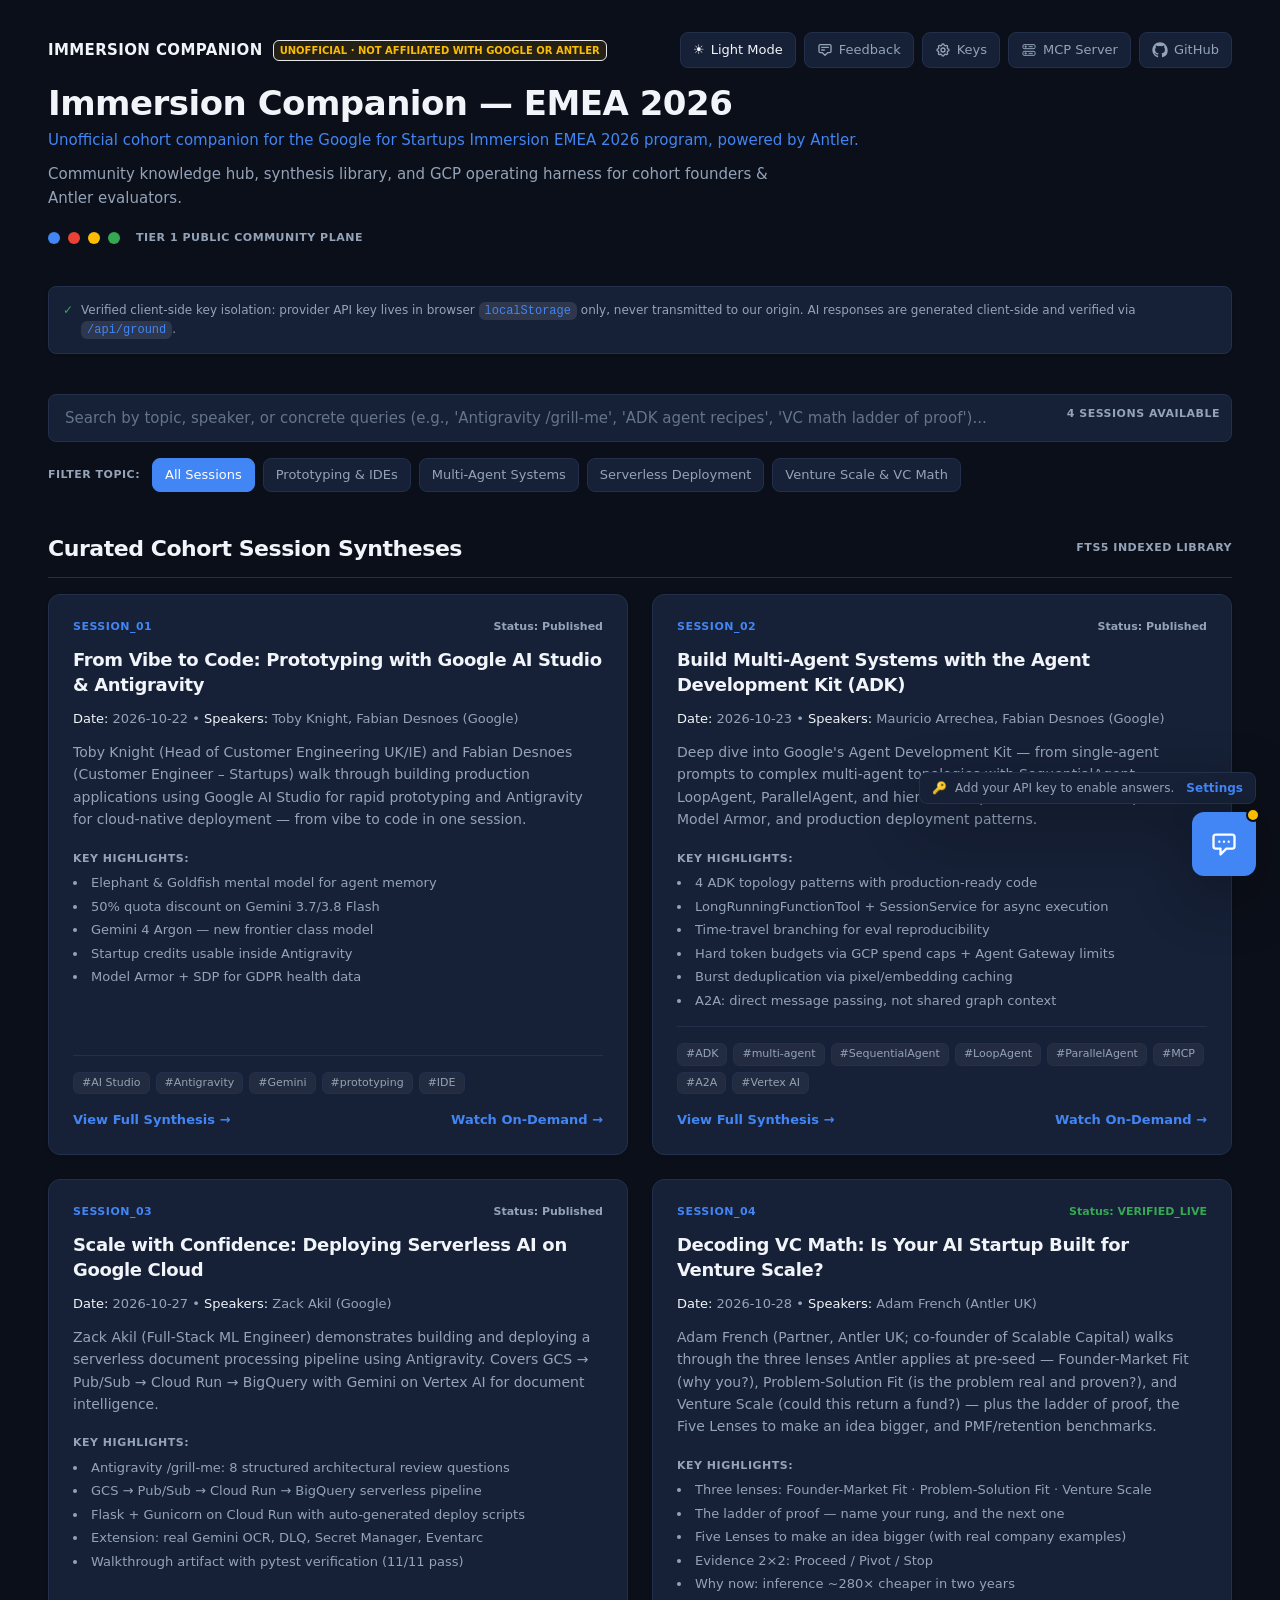
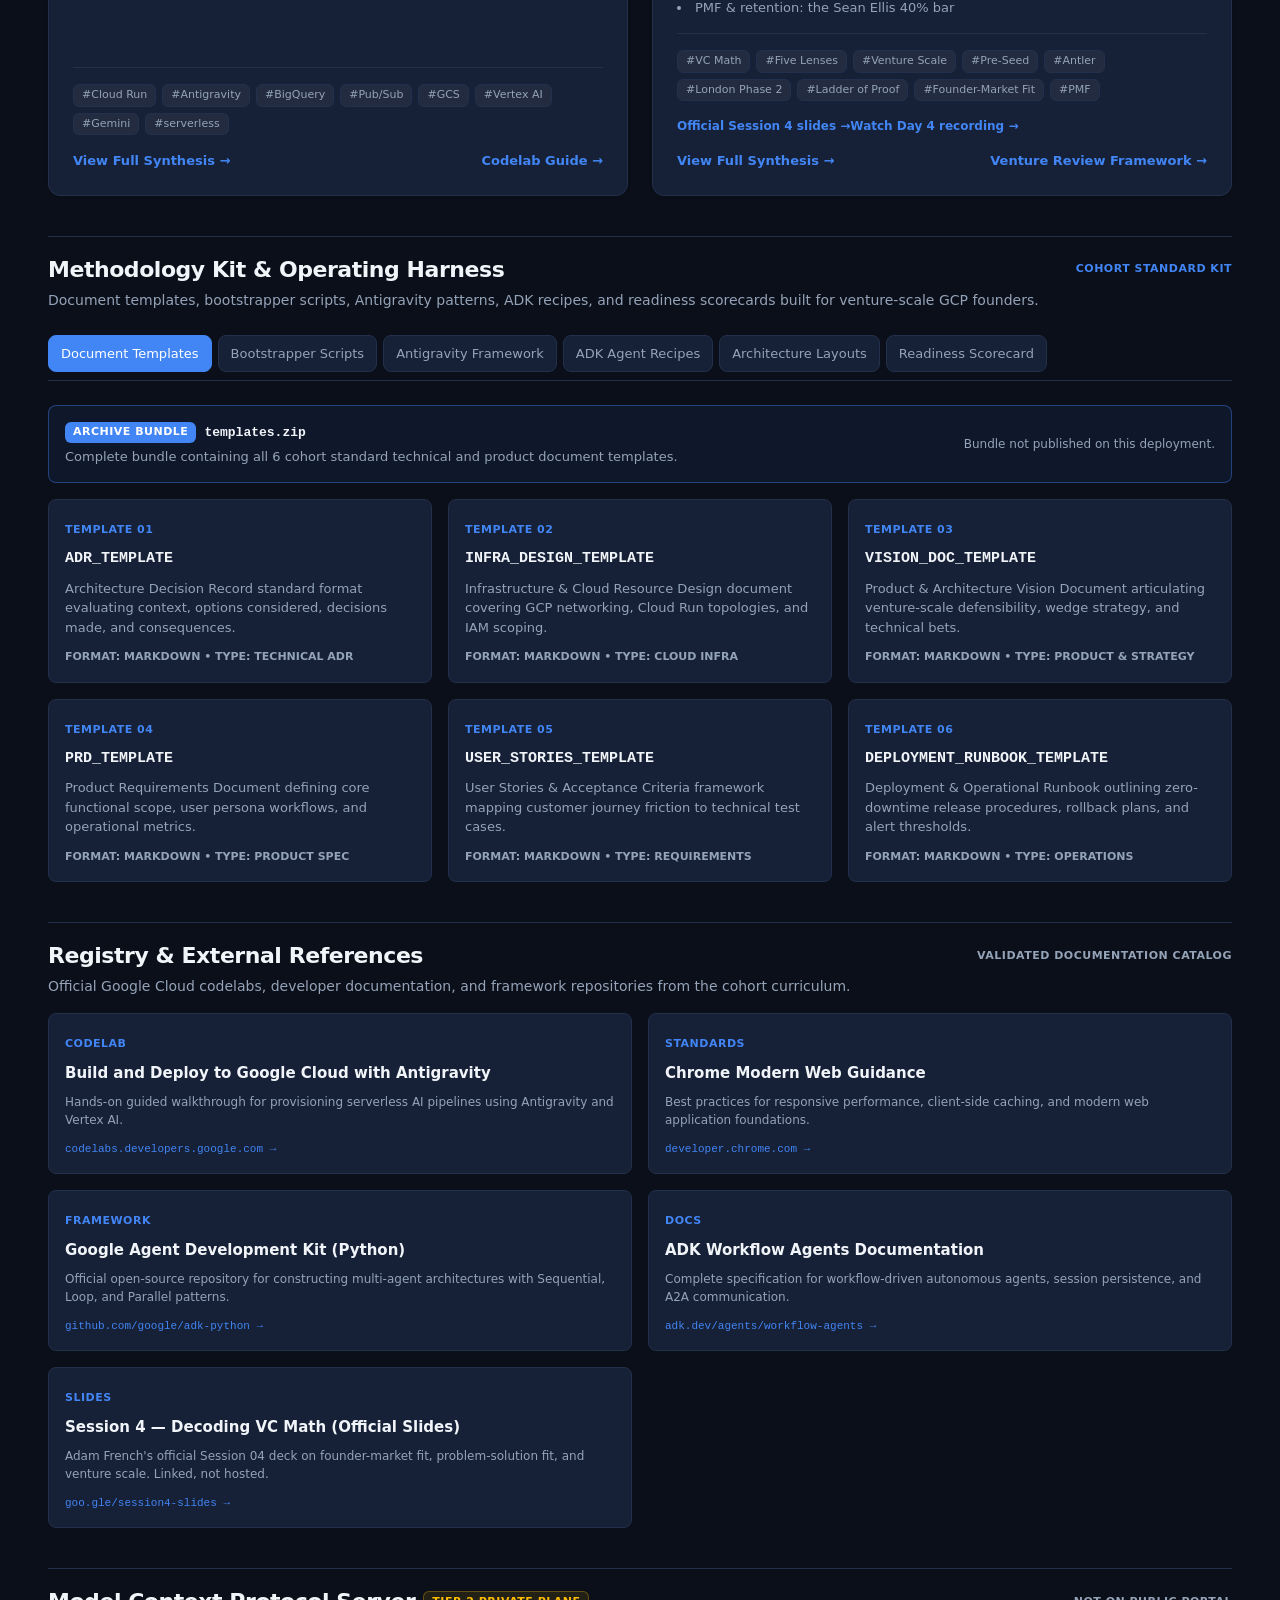
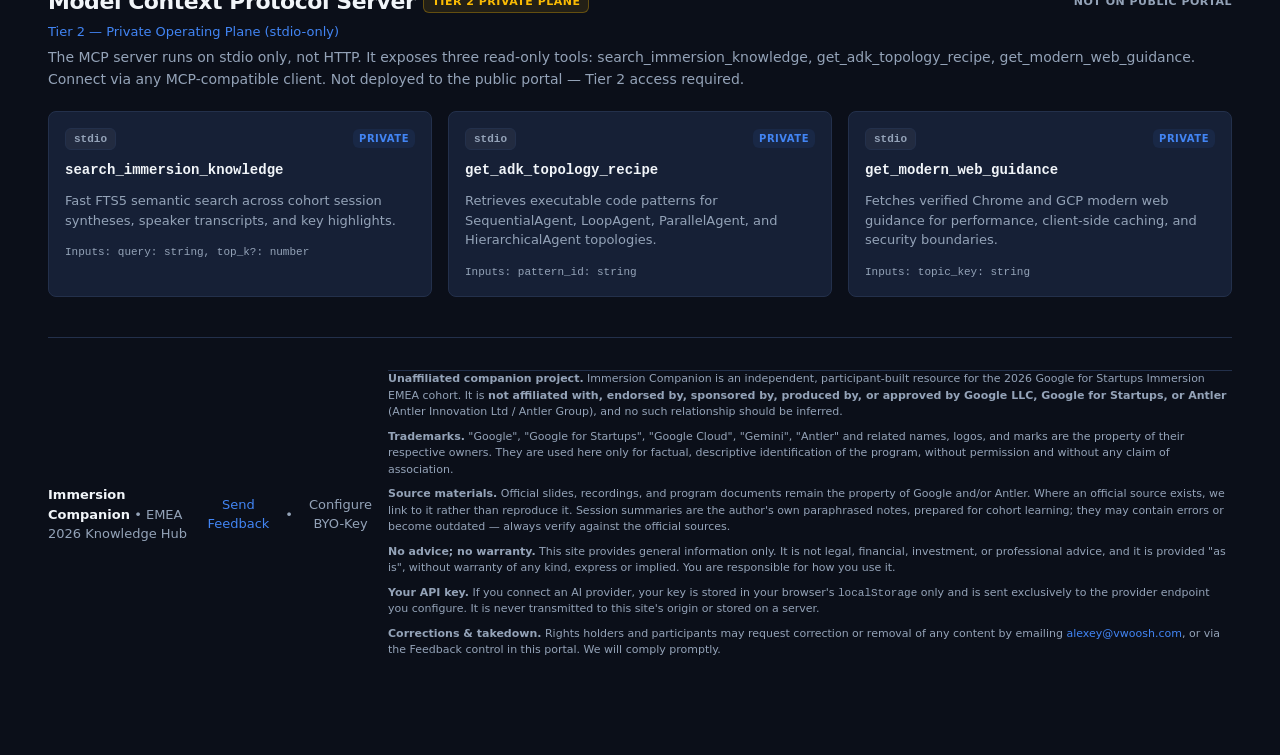
==== site/index.html @ 1f76edd1 "Sprint 12: restore the BYOK key boundary and the publish allowlist Single credential path: providerE" ====
<!DOCTYPE html>

<html data-theme="dark" lang="en"><head>
<meta charset="utf-8"/>
<meta content="width=device-width, initial-scale=1.0" name="viewport"/>
<title>Immersion Companion — EMEA 2026 | Unofficial cohort hub</title>
<!-- Self-hosted Tailwind CSS (compiled from the same config below) — no third-party CDN dependency -->
<link rel="stylesheet" href="compiled.css?v=20261106-local1">
<style>
    :root {
      --bg-canvas: #F8FAFC;
      --bg-surface: #FFFFFF;
      --bg-surface-raised: #FFFFFF;
      --border-color: #E2E8F0;
      --text-primary: #0F172A;
      --text-secondary: #475569;
      --text-muted: #94A3B8;
      --chat-asst-bg: #E8F0FE;
      --chat-asst-text: #0F172A;
    }
    html[data-theme="dark"] {
      --bg-canvas: #0B0F19;
      --bg-surface: #162036;
      --bg-surface-raised: #1E2B48;
      --border-color: #23304B;
      --text-primary: #F1F5F9;
      --text-secondary: #94A3B8;
      --text-muted: #64748B;
      --chat-asst-bg: #162036;
      --chat-asst-text: #F1F5F9;
    }
    body {
      background-color: var(--bg-canvas);
      color: var(--text-primary);
      font-family: 'Roboto', system-ui, -apple-system, sans-serif;
      margin: 0;
      padding: 0;
      min-height: 100vh;
      -webkit-font-smoothing: antialiased;
    }
    .custom-scroll::-webkit-scrollbar {
      width: 6px;
      height: 6px;
    }
    .custom-scroll::-webkit-scrollbar-track {
      background: transparent;
    }
    .custom-scroll::-webkit-scrollbar-thumb {
      background: #475569;
      border-radius: 4px;
    }
  </style>
</head>
<body class="transition-colors duration-200">
<!-- TOP WORDMARK: portal's own identity + always-visible Unofficial badge (doc 06 D-02/D-03). No Google/Antler marks. -->
<header class="max-w-[1440px] mx-auto px-6 md:px-12 pt-8 pb-4"><div class="flex items-center justify-between">
<div class="flex items-center gap-2.5 select-none">
<div class="text-[15px] font-semibold tracking-wide text-text-primary uppercase">
      Immersion Companion
    </div>
<span class="text-[10px] font-semibold px-1.5 py-0.5 rounded-sm border border-warning/40 bg-warning/10 text-warning uppercase tracking-[0.4px]">Unofficial · not affiliated with Google or Antler</span>
</div>
<div class="flex items-center gap-2">
<button class="h-9 px-3 rounded-[8px] border border-border bg-surface hover:border-accent text-text-primary text-[13px] font-medium flex items-center gap-1.5 transition-colors" id="theme-toggle-btn" onclick="toggleTheme()" title="Toggle Light / Dark mode">
<span class="" id="theme-icon">☀️</span>
<span class="" id="theme-text">Light Mode</span>
</button>
<button class="h-9 px-3 rounded-[8px] border border-border bg-surface hover:border-accent text-text-secondary hover:text-text-primary text-[13px] font-medium flex items-center gap-1.5 transition-colors" onclick="openFeedbackModal()" title="Send Feedback">
<svg class="w-4 h-4" fill="none" stroke="currentColor" viewbox="0 0 24 24">
<path d="M7 8h10M7 12h4m1 8l-4-4H5a2 2 0 01-2-2V6a2 2 0 012-2h14a2 2 0 012 2v8a2 2 0 01-2 2h-3l-4 4z" stroke-linecap="round" stroke-linejoin="round" stroke-width="2"></path>
</svg>
<span class="">Feedback</span>
</button>
<button class="h-9 px-3 rounded-[8px] border border-border bg-surface hover:border-accent text-text-secondary hover:text-text-primary text-[13px] font-medium flex items-center gap-1.5 transition-colors" onclick="openSettingsModal()" title="Configure Provider &amp; API Key">
<svg class="w-4 h-4" fill="none" stroke="currentColor" viewbox="0 0 24 24">
<path d="M10.325 4.317c.426-1.756 2.924-1.756 3.35 0a1.724 1.724 0 002.573 1.066c1.543-.94 3.31.826 2.37 2.37a1.724 1.724 0 001.065 2.572c1.756.426 1.756 2.924 0 3.35a1.724 1.724 0 00-1.066 2.573c.94 1.543-.826 3.31-2.37 2.37a1.724 1.724 0 00-2.572 1.065c-.426 1.756-2.924 1.756-3.35 0a1.724 1.724 0 00-2.573-1.066c-1.543.94-3.31-.826-2.37-2.37a1.724 1.724 0 00-1.065-2.572c-1.756-.426-1.756-2.924 0-3.35a1.724 1.724 0 001.066-2.573c-.94-1.543.826-3.31 2.37-2.37.996.608 2.296.07 2.572-1.065z" stroke-linecap="round" stroke-linejoin="round" stroke-width="2"></path>
<path d="M15 12a3 3 0 11-6 0 3 3 0 016 0z" stroke-linecap="round" stroke-linejoin="round" stroke-width="2"></path>
</svg>
<span class="">Keys</span>
</button>
<button class="h-9 px-3 rounded-[8px] border border-border bg-surface hover:border-accent text-text-secondary hover:text-text-primary text-[13px] font-medium flex items-center gap-1.5 transition-colors" onclick="document.getElementById('mcp-server')?.scrollIntoView({behavior: 'smooth'})" title="View Model Context Protocol Server Details">
<svg class="w-4 h-4" fill="none" stroke="currentColor" stroke-width="1.5" viewbox="0 0 24 24">
<rect height="6" rx="1.5" width="18" x="3" y="4"></rect>
<rect height="6" rx="1.5" width="18" x="3" y="14"></rect>
<circle cx="7" cy="7" fill="currentColor" r="1"></circle>
<circle cx="7" cy="17" fill="currentColor" r="1"></circle>
<path d="M12 7h5M12 17h5" stroke-linecap="round"></path>
</svg>
<span class="">MCP Server</span>
</button>
<a class="h-9 px-3 rounded-[8px] border border-border bg-surface hover:border-accent text-text-secondary hover:text-text-primary text-[13px] font-medium flex items-center gap-1.5 transition-colors" href="https://github.com/asoshnin/gfs_immersion_2026" target="_blank" rel="noopener" title="Source repository (MIT-licensed)">
<svg class="w-4 h-4" fill="currentColor" viewbox="0 0 24 24" aria-hidden="true"><path d="M12 .5C5.73.5.5 5.73.5 12c0 5.08 3.29 9.39 7.86 10.91.58.11.79-.25.79-.56v-2.17c-3.2.7-3.88-1.37-3.88-1.37-.53-1.34-1.29-1.7-1.29-1.7-1.05-.72.08-.7.08-.7 1.16.08 1.77 1.19 1.77 1.19 1.03 1.77 2.7 1.26 3.36.96.1-.75.4-1.26.73-1.55-2.55-.29-5.23-1.28-5.23-5.7 0-1.26.45-2.29 1.19-3.1-.12-.29-.52-1.46.11-3.05 0 0 .97-.31 3.18 1.18a11 11 0 0 1 5.79 0c2.2-1.49 3.17-1.18 3.17-1.18.63 1.59.23 2.76.11 3.05.74.81 1.19 1.84 1.19 3.1 0 4.43-2.69 5.41-5.25 5.69.41.36.78 1.06.78 2.14v3.17c0 .31.21.68.8.56A10.5 10.5 0 0 0 23.5 12C23.5 5.73 18.27.5 12 .5Z"/></svg>
<span class="">GitHub</span>
</a>
</div>
</div></header>
<!-- MAIN VIEWPORT CONTAINER -->
<main class="max-w-[1440px] mx-auto px-6 md:px-12 pb-24 space-y-10">
<!-- HERO SECTION -->
<section class="space-y-4">
<div class="flex flex-col gap-1.5">
<h1 class="text-[28px] md:text-[34px] font-bold leading-[1.15] tracking-[-0.5px] text-text-primary">
          Immersion Companion — EMEA 2026
        </h1>
<div class="text-[15px] font-medium text-accent">
          Unofficial cohort companion for the Google for Startups Immersion EMEA 2026 program, powered by Antler.
        </div>
<p class="text-[15px] leading-[1.6] text-text-secondary max-w-3xl pt-1">
          Community knowledge hub, synthesis library, and GCP operating harness for cohort founders &amp; Antler evaluators.
        </p>
</div>
<!-- GCP DOTS ROW -->
<div aria-label="GCP ecosystem markers" class="flex items-center gap-2 pt-1">
<span class="w-3 h-3 rounded-full bg-[#4285F4] inline-block" title="Google Blue"></span>
<span class="w-3 h-3 rounded-full bg-[#EA4335] inline-block" title="Google Red"></span>
<span class="w-3 h-3 rounded-full bg-[#FBBC04] inline-block" title="Google Yellow"></span>
<span class="w-3 h-3 rounded-full bg-[#34A853] inline-block" title="Google Green"></span>
<span class="text-[11px] font-semibold uppercase tracking-[0.5px] text-text-muted ml-2">Tier 1 Public Community Plane</span>
</div>
</section>
<!-- DISCLAIMER & VERIFIED ARCHITECTURE NOTE -->
<section class="p-3.5 rounded-md border border-border bg-surface text-[12px] leading-[1.5] text-text-secondary flex items-start gap-2 shadow-subtle">
<span class="text-success font-bold select-none">✓</span>
<div class="">
        Verified client-side key isolation: provider API key lives in browser <code class="px-1.5 py-0.5 rounded-sm bg-black/10 dark:bg-white/10 font-mono text-accent">localStorage</code> only, never transmitted to our origin. AI responses are generated client-side and verified via <code class="px-1.5 py-0.5 rounded-sm bg-black/10 dark:bg-white/10 font-mono text-accent">/api/ground</code>.
      </div>
</section>
<!-- SC-01 SEARCH & FILTER INTERACTION STRIP -->
<section class="space-y-4">
<div class="relative">
<label class="sr-only" for="session-search">Search syntheses and codelabs</label>
<input class="w-full h-12 px-4 rounded-md border border-border bg-surface text-text-primary placeholder:text-text-muted text-[15px] focus:outline-none focus:border-accent focus:ring-1 focus:ring-accent transition-colors duration-150" id="session-search" oninput="handleSearch(this.value)" placeholder="Search by topic, speaker, or concrete queries (e.g., 'Antigravity /grill-me', 'ADK agent recipes', 'VC math ladder of proof')..." type="text"/>
<div class="absolute right-3 top-3 text-[11px] font-semibold uppercase tracking-[0.5px] text-text-muted" id="search-count">
          4 sessions available
        </div>
</div>
<!-- EXACT TOPIC FILTER PILLS FROM CATALOG.JSON -->
<div class="flex items-center flex-wrap gap-2 text-[13px]">
<span class="text-[11px] font-semibold uppercase tracking-[0.5px] text-text-muted mr-1">Filter topic:</span>
<button class="topic-pill px-3 py-1.5 rounded-md border border-accent bg-accent text-white font-medium transition-colors duration-150" data-topic="all" onclick="filterTopic('all')">
          All Sessions
        </button>
<button class="topic-pill px-3 py-1.5 rounded-md border border-border bg-surface text-text-secondary hover:border-accent transition-colors duration-150" data-topic="Prototyping &amp; IDEs" onclick="filterTopic('Prototyping &amp; IDEs')">
          Prototyping &amp; IDEs
        </button>
<button class="topic-pill px-3 py-1.5 rounded-md border border-border bg-surface text-text-secondary hover:border-accent transition-colors duration-150" data-topic="Multi-Agent Systems" onclick="filterTopic('Multi-Agent Systems')">
          Multi-Agent Systems
        </button>
<button class="topic-pill px-3 py-1.5 rounded-md border border-border bg-surface text-text-secondary hover:border-accent transition-colors duration-150" data-topic="Serverless Deployment" onclick="filterTopic('Serverless Deployment')">
          Serverless Deployment
        </button>
<button class="topic-pill px-3 py-1.5 rounded-md border border-border bg-surface text-text-secondary hover:border-accent transition-colors duration-150" data-topic="Venture Scale &amp; VC Math" onclick="filterTopic('Venture Scale &amp; VC Math')">
          Venture Scale &amp; VC Math
        </button>
</div>
</section>
<!-- SC-01 SESSIONS GRID (Content Order: session id → title → meta → summary → highlights → tags → links) -->
<section class="space-y-4">
<div class="flex items-center justify-between border-b border-border pb-3">
<h2 class="text-[22px] font-bold tracking-[-0.45px] text-text-primary">
          Curated Cohort Session Syntheses
        </h2>
<span class="text-[11px] font-semibold uppercase tracking-[0.5px] text-text-secondary">
          FTS5 Indexed Library
        </span>
</div>
<!-- CARDS GRID -->
<div class="grid grid-cols-1 md:grid-cols-2 lg:grid-cols-2 gap-6" id="sessions-grid">
<!-- CARD 1: SESSION_01 -->
<article class="session-card p-6 rounded-lg border border-border bg-surface hover:border-accent transition-all duration-150 flex flex-col justify-between space-y-4 shadow-subtle group" data-search-content="session_01 toby knight fabian desnoes prototyping google ai studio antigravity elephant goldfish mental model 50% quota discount gemini 3.7 3.8 flash gemini 4 argon frontier model armor sdp gdpr health data" data-topic-category="Prototyping &amp; IDEs">
<div class="space-y-3">
<div class="flex items-center justify-between">
<span class="text-[11px] font-bold uppercase tracking-[0.5px] text-accent">SESSION_01</span>
<span class="text-[11px] font-semibold text-text-muted">Status: Published</span>
</div>
<h3 class="text-[18px] font-bold leading-[1.4] tracking-[-0.35px] text-text-primary group-hover:text-accent transition-colors cursor-pointer" onclick="openSessionModal('SESSION_01')">
              From Vibe to Code: Prototyping with Google AI Studio &amp; Antigravity
            </h3>
<div class="text-[13px] text-text-secondary">
<span class="font-medium text-text-primary">Date:</span> 2026-10-22 • 
              <span class="font-medium text-text-primary">Speakers:</span> Toby Knight, Fabian Desnoes (Google)
            </div>
<p class="text-[14px] leading-[1.6] text-text-secondary">
              Toby Knight (Head of Customer Engineering UK/IE) and Fabian Desnoes (Customer Engineer – Startups) walk through building production applications using Google AI Studio for rapid prototyping and Antigravity for cloud-native deployment — from vibe to code in one session.
            </p>
<div class="space-y-1.5 pt-2">
<div class="text-[11px] font-semibold uppercase tracking-[0.5px] text-text-muted">Key Highlights:</div>
<ul class="text-[13px] text-text-secondary space-y-1 list-disc list-inside">
<li class="">Elephant &amp; Goldfish mental model for agent memory</li>
<li class="">50% quota discount on Gemini 3.7/3.8 Flash</li>
<li class="">Gemini 4 Argon — new frontier class model</li>
<li class="">Startup credits usable inside Antigravity</li>
<li class="">Model Armor + SDP for GDPR health data</li>
</ul>
</div>
</div>
<div class="pt-4 border-t border-border space-y-3">
<div class="flex flex-wrap gap-1.5">
<span class="text-[11px] px-2 py-0.5 rounded-sm bg-black/5 dark:bg-white/5 border border-border text-text-secondary">#AI Studio</span>
<span class="text-[11px] px-2 py-0.5 rounded-sm bg-black/5 dark:bg-white/5 border border-border text-text-secondary">#Antigravity</span>
<span class="text-[11px] px-2 py-0.5 rounded-sm bg-black/5 dark:bg-white/5 border border-border text-text-secondary">#Gemini</span>
<span class="text-[11px] px-2 py-0.5 rounded-sm bg-black/5 dark:bg-white/5 border border-border text-text-secondary">#prototyping</span>
<span class="text-[11px] px-2 py-0.5 rounded-sm bg-black/5 dark:bg-white/5 border border-border text-text-secondary">#IDE</span>
</div>
<div class="flex items-center justify-between pt-1">
<button class="text-[13px] font-semibold text-accent hover:underline" onclick="openSessionModal('SESSION_01')">
                View Full Synthesis →
              </button>
<a class="text-[13px] font-semibold text-accent hover:underline" href="https://cloudonair.withgoogle.com/events/google-for-startups-x-antler-immersion/watch?talk=day1-session1" rel="noopener" target="_blank">
                Watch On-Demand →
              </a>
</div>
</div>
</article>
<!-- CARD 2: SESSION_02 -->
<article class="session-card p-6 rounded-lg border border-border bg-surface hover:border-accent transition-all duration-150 flex flex-col justify-between space-y-4 shadow-subtle group" data-search-content="session_02 mauricio arrechea fabian desnoes adk agent development kit multi-agent sequentialagent loopagent parallelagent mcp a2a vertex ai longrunningfunctiontool sessionservice time-travel token budgets spend caps burst deduplication" data-topic-category="Multi-Agent Systems">
<div class="space-y-3">
<div class="flex items-center justify-between">
<span class="text-[11px] font-bold uppercase tracking-[0.5px] text-accent">SESSION_02</span>
<span class="text-[11px] font-semibold text-text-muted">Status: Published</span>
</div>
<h3 class="text-[18px] font-bold leading-[1.4] tracking-[-0.35px] text-text-primary group-hover:text-accent transition-colors cursor-pointer" onclick="openSessionModal('SESSION_02')">
              Build Multi-Agent Systems with the Agent Development Kit (ADK)
            </h3>
<div class="text-[13px] text-text-secondary">
<span class="font-medium text-text-primary">Date:</span> 2026-10-23 • 
              <span class="font-medium text-text-primary">Speakers:</span> Mauricio Arrechea, Fabian Desnoes (Google)
            </div>
<p class="text-[14px] leading-[1.6] text-text-secondary">
              Deep dive into Google's Agent Development Kit — from single-agent prompts to complex multi-agent topologies with SequentialAgent, LoopAgent, ParallelAgent, and hierarchical patterns. Covers A2A protocol, Model Armor, and production deployment patterns.
            </p>
<div class="space-y-1.5 pt-2">
<div class="text-[11px] font-semibold uppercase tracking-[0.5px] text-text-muted">Key Highlights:</div>
<ul class="text-[13px] text-text-secondary space-y-1 list-disc list-inside">
<li class="">4 ADK topology patterns with production-ready code</li>
<li class="">LongRunningFunctionTool + SessionService for async execution</li>
<li class="">Time-travel branching for eval reproducibility</li>
<li class="">Hard token budgets via GCP spend caps + Agent Gateway limits</li>
<li class="">Burst deduplication via pixel/embedding caching</li>
<li class="">A2A: direct message passing, not shared graph context</li>
</ul>
</div>
</div>
<div class="pt-4 border-t border-border space-y-3">
<div class="flex flex-wrap gap-1.5">
<span class="text-[11px] px-2 py-0.5 rounded-sm bg-black/5 dark:bg-white/5 border border-border text-text-secondary">#ADK</span>
<span class="text-[11px] px-2 py-0.5 rounded-sm bg-black/5 dark:bg-white/5 border border-border text-text-secondary">#multi-agent</span>
<span class="text-[11px] px-2 py-0.5 rounded-sm bg-black/5 dark:bg-white/5 border border-border text-text-secondary">#SequentialAgent</span>
<span class="text-[11px] px-2 py-0.5 rounded-sm bg-black/5 dark:bg-white/5 border border-border text-text-secondary">#LoopAgent</span>
<span class="text-[11px] px-2 py-0.5 rounded-sm bg-black/5 dark:bg-white/5 border border-border text-text-secondary">#ParallelAgent</span>
<span class="text-[11px] px-2 py-0.5 rounded-sm bg-black/5 dark:bg-white/5 border border-border text-text-secondary">#MCP</span>
<span class="text-[11px] px-2 py-0.5 rounded-sm bg-black/5 dark:bg-white/5 border border-border text-text-secondary">#A2A</span>
<span class="text-[11px] px-2 py-0.5 rounded-sm bg-black/5 dark:bg-white/5 border border-border text-text-secondary">#Vertex AI</span>
</div>
<div class="flex items-center justify-between pt-1">
<button class="text-[13px] font-semibold text-accent hover:underline" onclick="openSessionModal('SESSION_02')">
                View Full Synthesis →
              </button>
<a class="text-[13px] font-semibold text-accent hover:underline" href="https://cloudonair.withgoogle.com/events/google-for-startups-x-antler-immersion/watch?talk=day2-session2" rel="noopener" target="_blank">
                Watch On-Demand →
              </a>
</div>
</div>
</article>
<!-- CARD 3: SESSION_03 -->
<article class="session-card p-6 rounded-lg border border-border bg-surface hover:border-accent transition-all duration-150 flex flex-col justify-between space-y-4 shadow-subtle group" data-search-content="session_03 zack akil antigravity cloud run bigquery pubsub gcs vertex ai gemini serverless document processing pipeline /grill-me 8 questions flask gunicorn pytest verification" data-topic-category="Serverless Deployment">
<div class="space-y-3">
<div class="flex items-center justify-between">
<span class="text-[11px] font-bold uppercase tracking-[0.5px] text-accent">SESSION_03</span>
<span class="text-[11px] font-semibold text-text-muted">Status: Published</span>
</div>
<h3 class="text-[18px] font-bold leading-[1.4] tracking-[-0.35px] text-text-primary group-hover:text-accent transition-colors cursor-pointer" onclick="openSessionModal('SESSION_03')">
              Scale with Confidence: Deploying Serverless AI on Google Cloud
            </h3>
<div class="text-[13px] text-text-secondary">
<span class="font-medium text-text-primary">Date:</span> 2026-10-27 • 
              <span class="font-medium text-text-primary">Speakers:</span> Zack Akil (Google)
            </div>
<p class="text-[14px] leading-[1.6] text-text-secondary">
              Zack Akil (Full-Stack ML Engineer) demonstrates building and deploying a serverless document processing pipeline using Antigravity. Covers GCS → Pub/Sub → Cloud Run → BigQuery with Gemini on Vertex AI for document intelligence.
            </p>
<div class="space-y-1.5 pt-2">
<div class="text-[11px] font-semibold uppercase tracking-[0.5px] text-text-muted">Key Highlights:</div>
<ul class="text-[13px] text-text-secondary space-y-1 list-disc list-inside">
<li class="">Antigravity /grill-me: 8 structured architectural review questions</li>
<li class="">GCS → Pub/Sub → Cloud Run → BigQuery serverless pipeline</li>
<li class="">Flask + Gunicorn on Cloud Run with auto-generated deploy scripts</li>
<li class="">Extension: real Gemini OCR, DLQ, Secret Manager, Eventarc</li>
<li class="">Walkthrough artifact with pytest verification (11/11 pass)</li>
</ul>
</div>
</div>
<div class="pt-4 border-t border-border space-y-3">
<div class="flex flex-wrap gap-1.5">
<span class="text-[11px] px-2 py-0.5 rounded-sm bg-black/5 dark:bg-white/5 border border-border text-text-secondary">#Cloud Run</span>
<span class="text-[11px] px-2 py-0.5 rounded-sm bg-black/5 dark:bg-white/5 border border-border text-text-secondary">#Antigravity</span>
<span class="text-[11px] px-2 py-0.5 rounded-sm bg-black/5 dark:bg-white/5 border border-border text-text-secondary">#BigQuery</span>
<span class="text-[11px] px-2 py-0.5 rounded-sm bg-black/5 dark:bg-white/5 border border-border text-text-secondary">#Pub/Sub</span>
<span class="text-[11px] px-2 py-0.5 rounded-sm bg-black/5 dark:bg-white/5 border border-border text-text-secondary">#GCS</span>
<span class="text-[11px] px-2 py-0.5 rounded-sm bg-black/5 dark:bg-white/5 border border-border text-text-secondary">#Vertex AI</span>
<span class="text-[11px] px-2 py-0.5 rounded-sm bg-black/5 dark:bg-white/5 border border-border text-text-secondary">#Gemini</span>
<span class="text-[11px] px-2 py-0.5 rounded-sm bg-black/5 dark:bg-white/5 border border-border text-text-secondary">#serverless</span>
</div>
<div class="flex items-center justify-between pt-1">
<button class="text-[13px] font-semibold text-accent hover:underline" onclick="openSessionModal('SESSION_03')">
                View Full Synthesis →
              </button>
<a class="text-[13px] font-semibold text-accent hover:underline" href="https://codelabs.developers.google.com/build-and-deploy-gcp-with-antigravity#0" rel="noopener" target="_blank">
                Codelab Guide →
              </a>
</div>
</div>
</article>
<!-- CARD 4: SESSION_04 -->
<article class="session-card p-6 rounded-lg border border-border bg-surface hover:border-accent transition-all duration-150 flex flex-col justify-between space-y-4 shadow-subtle group" data-search-content="session_04 adam french antler uk vc math five lenses venture scale pre-seed london phase 2 ladder of proof problem archetypes sean ellis power law retention mom test founder-market fit problem-solution fit earned secret" data-topic-category="Venture Scale &amp; VC Math">
<div class="space-y-3">
<div class="flex items-center justify-between">
<span class="text-[11px] font-bold uppercase tracking-[0.5px] text-accent">SESSION_04</span>
<span class="text-[11px] font-semibold text-success">Status: VERIFIED_LIVE</span>
</div>
<h3 class="text-[18px] font-bold leading-[1.4] tracking-[-0.35px] text-text-primary group-hover:text-accent transition-colors cursor-pointer" onclick="openSessionModal('SESSION_04')">
              Decoding VC Math: Is Your AI Startup Built for Venture Scale?
            </h3>
<div class="text-[13px] text-text-secondary">
<span class="font-medium text-text-primary">Date:</span> 2026-10-28 • 
              <span class="font-medium text-text-primary">Speakers:</span> Adam French (Antler UK)
            </div>
<p class="text-[14px] leading-[1.6] text-text-secondary">
              Adam French (Partner, Antler UK; co-founder of Scalable Capital) walks through the three lenses Antler applies at pre-seed — Founder-Market Fit (why you?), Problem-Solution Fit (is the problem real and proven?), and Venture Scale (could this return a fund?) — plus the ladder of proof, the Five Lenses to make an idea bigger, and PMF/retention benchmarks.
            </p>
<div class="space-y-1.5 pt-2">
<div class="text-[11px] font-semibold uppercase tracking-[0.5px] text-text-muted">Key Highlights:</div>
<ul class="text-[13px] text-text-secondary space-y-1 list-disc list-inside">
<li class="">Three lenses: Founder-Market Fit · Problem-Solution Fit · Venture Scale</li>
<li class="">The ladder of proof — name your rung, and the next one</li>
<li class="">Five Lenses to make an idea bigger (with real company examples)</li>
<li class="">Evidence 2×2: Proceed / Pivot / Stop</li>
<li class="">Why now: inference ~280× cheaper in two years</li>
<li class="">PMF &amp; retention: the Sean Ellis 40% bar</li>
</ul>
</div>
</div>
<div class="pt-4 border-t border-border space-y-3">
<div class="flex flex-wrap gap-1.5">
<span class="text-[11px] px-2 py-0.5 rounded-sm bg-black/5 dark:bg-white/5 border border-border text-text-secondary">#VC Math</span>
<span class="text-[11px] px-2 py-0.5 rounded-sm bg-black/5 dark:bg-white/5 border border-border text-text-secondary">#Five Lenses</span>
<span class="text-[11px] px-2 py-0.5 rounded-sm bg-black/5 dark:bg-white/5 border border-border text-text-secondary">#Venture Scale</span>
<span class="text-[11px] px-2 py-0.5 rounded-sm bg-black/5 dark:bg-white/5 border border-border text-text-secondary">#Pre-Seed</span>
<span class="text-[11px] px-2 py-0.5 rounded-sm bg-black/5 dark:bg-white/5 border border-border text-text-secondary">#Antler</span>
<span class="text-[11px] px-2 py-0.5 rounded-sm bg-black/5 dark:bg-white/5 border border-border text-text-secondary">#London Phase 2</span>
<span class="text-[11px] px-2 py-0.5 rounded-sm bg-black/5 dark:bg-white/5 border border-border text-text-secondary">#Ladder of Proof</span>
<span class="text-[11px] px-2 py-0.5 rounded-sm bg-black/5 dark:bg-white/5 border border-border text-text-secondary">#Founder-Market Fit</span>
<span class="text-[11px] px-2 py-0.5 rounded-sm bg-black/5 dark:bg-white/5 border border-border text-text-secondary">#PMF</span>
</div>
<div class="flex flex-wrap items-center gap-x-4 gap-y-1 pt-1 text-[12px]">
<a class="font-semibold text-accent hover:underline" href="https://goo.gle/session4-slides" rel="noopener" target="_blank">Official Session 4 slides →</a>
<a class="font-semibold text-accent hover:underline" href="https://cloudonair.withgoogle.com/events/google-for-startups-x-antler-immersion/watch?talk=day4-session4" rel="noopener" target="_blank">Watch Day 4 recording →</a>
</div>
<div class="flex items-center justify-between pt-1">
<button class="text-[13px] font-semibold text-accent hover:underline" onclick="openSessionModal('SESSION_04')">
                View Full Synthesis →
              </button>
<button class="text-[13px] font-semibold text-accent hover:underline" onclick="openSessionModal('SESSION_04')">
                Venture Review Framework →
              </button>
</div>
</div>
</article>
</div>
<!-- EMPTY STATE (Hidden by default) -->
<div class="hidden p-8 rounded-lg border border-border bg-surface text-center space-y-2" id="no-sessions-empty">
<p class="text-[16px] font-semibold text-text-primary">No sessions match your search criteria.</p>
<p class="text-[13px] text-text-secondary">Try searching for other terms like "Antigravity", "ADK", or "VC Math".</p>
<button class="mt-2 px-3 py-1.5 rounded-md border border-accent bg-accent text-white text-[13px] font-medium" onclick="resetFilters()">
          Reset Search Filters
        </button>
</div>
</section>
<!-- SC-03 METHODOLOGY KIT TABS SECTION (Exact 6 Tabs) -->
<section class="space-y-6 pt-4 border-t border-border">
<div class="space-y-1">
<div class="flex items-center justify-between">
<h2 class="text-[22px] font-bold tracking-[-0.45px] text-text-primary">
            Methodology Kit &amp; Operating Harness
          </h2>
<span class="text-[11px] font-semibold uppercase tracking-[0.5px] text-accent">Cohort Standard Kit</span>
</div>
<p class="text-[14px] text-text-secondary">
          Document templates, bootstrapper scripts, Antigravity patterns, ADK recipes, and readiness scorecards built for venture-scale GCP founders.
        </p>
</div>
<!-- 6-TAB SEGMENTED PILLS -->
<div class="flex items-center gap-1.5 overflow-x-auto pb-2 border-b border-border text-[13px] custom-scroll">
<button class="tab-btn px-3 py-2 rounded-md font-medium border border-accent bg-accent text-white whitespace-nowrap transition-colors" id="tab-btn-templates" onclick="switchTab('templates')">
          Document Templates
        </button>
<button class="tab-btn px-3 py-2 rounded-md font-medium border border-border bg-surface text-text-secondary hover:border-accent whitespace-nowrap transition-colors" id="tab-btn-bootstrapper" onclick="switchTab('bootstrapper')">
          Bootstrapper Scripts
        </button>
<button class="tab-btn px-3 py-2 rounded-md font-medium border border-border bg-surface text-text-secondary hover:border-accent whitespace-nowrap transition-colors" id="tab-btn-antigravity" onclick="switchTab('antigravity')">
          Antigravity Framework
        </button>
<button class="tab-btn px-3 py-2 rounded-md font-medium border border-border bg-surface text-text-secondary hover:border-accent whitespace-nowrap transition-colors" id="tab-btn-adk" onclick="switchTab('adk')">
          ADK Agent Recipes
        </button>
<button class="tab-btn px-3 py-2 rounded-md font-medium border border-border bg-surface text-text-secondary hover:border-accent whitespace-nowrap transition-colors" id="tab-btn-layout" onclick="switchTab('layout')">
          Architecture Layouts
        </button>
<button class="tab-btn px-3 py-2 rounded-md font-medium border border-border bg-surface text-text-secondary hover:border-accent whitespace-nowrap transition-colors" id="tab-btn-scorecard" onclick="switchTab('scorecard')">
          Readiness Scorecard
        </button>
</div>
<!-- TAB 1: TEMPLATES -->
<div class="tab-pane space-y-4" id="tab-content-templates"><div class="p-4 rounded-md border border-accent/40 bg-accent-tint flex flex-col md:flex-row items-start md:items-center justify-between gap-3"><div class="space-y-1"><div class="flex items-center gap-2"><span class="text-[11px] font-bold uppercase tracking-[0.5px] px-2 py-0.5 rounded-sm bg-accent text-white">Archive Bundle</span><span class="font-mono text-[13px] font-bold text-text-primary">templates.zip</span></div><p class="text-[13px] text-text-secondary">Complete bundle containing all 6 cohort standard technical and product document templates.</p></div><span class="text-[12px] text-text-muted">Bundle not published on this deployment.</span></div><div class="grid grid-cols-1 md:grid-cols-2 lg:grid-cols-3 gap-4"><div class="p-4 rounded-md border border-border bg-surface space-y-2"><span class="text-[11px] font-bold uppercase tracking-[0.5px] text-accent">TEMPLATE 01</span><h4 class="text-[15px] font-bold text-text-primary font-mono">ADR_TEMPLATE</h4><p class="text-[13px] text-text-secondary">Architecture Decision Record standard format evaluating context, options considered, decisions made, and consequences.</p><div class="pt-1 text-[11px] font-semibold text-text-muted uppercase">Format: Markdown • Type: Technical ADR</div></div><div class="p-4 rounded-md border border-border bg-surface space-y-2"><span class="text-[11px] font-bold uppercase tracking-[0.5px] text-accent">TEMPLATE 02</span><h4 class="text-[15px] font-bold text-text-primary font-mono">INFRA_DESIGN_TEMPLATE</h4><p class="text-[13px] text-text-secondary">Infrastructure &amp; Cloud Resource Design document covering GCP networking, Cloud Run topologies, and IAM scoping.</p><div class="pt-1 text-[11px] font-semibold text-text-muted uppercase">Format: Markdown • Type: Cloud Infra</div></div><div class="p-4 rounded-md border border-border bg-surface space-y-2"><span class="text-[11px] font-bold uppercase tracking-[0.5px] text-accent">TEMPLATE 03</span><h4 class="text-[15px] font-bold text-text-primary font-mono">VISION_DOC_TEMPLATE</h4><p class="text-[13px] text-text-secondary">Product &amp; Architecture Vision Document articulating venture-scale defensibility, wedge strategy, and technical bets.</p><div class="pt-1 text-[11px] font-semibold text-text-muted uppercase">Format: Markdown • Type: Product &amp; Strategy</div></div><div class="p-4 rounded-md border border-border bg-surface space-y-2"><span class="text-[11px] font-bold uppercase tracking-[0.5px] text-accent">TEMPLATE 04</span><h4 class="text-[15px] font-bold text-text-primary font-mono">PRD_TEMPLATE</h4><p class="text-[13px] text-text-secondary">Product Requirements Document defining core functional scope, user persona workflows, and operational metrics.</p><div class="pt-1 text-[11px] font-semibold text-text-muted uppercase">Format: Markdown • Type: Product Spec</div></div><div class="p-4 rounded-md border border-border bg-surface space-y-2"><span class="text-[11px] font-bold uppercase tracking-[0.5px] text-accent">TEMPLATE 05</span><h4 class="text-[15px] font-bold text-text-primary font-mono">USER_STORIES_TEMPLATE</h4><p class="text-[13px] text-text-secondary">User Stories &amp; Acceptance Criteria framework mapping customer journey friction to technical test cases.</p><div class="pt-1 text-[11px] font-semibold text-text-muted uppercase">Format: Markdown • Type: Requirements</div></div><div class="p-4 rounded-md border border-border bg-surface space-y-2"><span class="text-[11px] font-bold uppercase tracking-[0.5px] text-accent">TEMPLATE 06</span><h4 class="text-[15px] font-bold text-text-primary font-mono">DEPLOYMENT_RUNBOOK_TEMPLATE</h4><p class="text-[13px] text-text-secondary">Deployment &amp; Operational Runbook outlining zero-downtime release procedures, rollback plans, and alert thresholds.</p><div class="pt-1 text-[11px] font-semibold text-text-muted uppercase">Format: Markdown • Type: Operations</div></div></div></div>
<!-- TAB 2: BOOTSTRAPPER -->
<div class="tab-pane hidden space-y-4" id="tab-content-bootstrapper"><div class="grid grid-cols-1 md:grid-cols-2 gap-4"><div class="p-5 rounded-md border border-border bg-surface space-y-3"><div class="flex items-center justify-between"><span class="font-mono font-bold text-[14px] text-accent">gcp-project-init.sh</span><span class="text-[11px] font-semibold px-2 py-0.5 rounded-sm bg-black/5 dark:bg-white/5 border border-border text-text-muted font-mono">bash</span></div><h4 class="text-[15px] font-bold text-text-primary">GCP Project Setup &amp; Provisioning</h4><p class="text-[13px] text-text-secondary">Automates initial Google Cloud project configuration, enables Vertex AI and Cloud Run APIs, establishes IAM service accounts, and provisions least-privilege credentials.</p><pre class="p-3 rounded-md bg-black/90 text-[#34A853] font-mono text-[12px] overflow-x-auto">./scripts/gcp-project-init.sh --project-id=my-startup-2026 --region=europe-west1</pre></div><div class="p-5 rounded-md border border-border bg-surface space-y-3"><div class="flex items-center justify-between"><span class="font-mono font-bold text-[14px] text-accent">deploy-cloud-run.sh</span><span class="text-[11px] font-semibold px-2 py-0.5 rounded-sm bg-black/5 dark:bg-white/5 border border-border text-text-muted font-mono">bash</span></div><h4 class="text-[15px] font-bold text-text-primary">Zero-Ops Container Deployment</h4><p class="text-[13px] text-text-secondary">Automated build and zero-ops deployment container pipeline for Cloud Run microservices with environment secret injection and Cloud Build trigger verification.</p><pre class="p-3 rounded-md bg-black/90 text-[#34A853] font-mono text-[12px] overflow-x-auto">./scripts/deploy-cloud-run.sh --service=ai-processor --min-instances=0 --max-instances=5</pre></div></div></div>
<!-- TAB 3: ANTIGRAVITY -->
<div class="tab-pane hidden space-y-4" id="tab-content-antigravity"><div class="space-y-4"><div class="p-4 rounded-md border border-border bg-surface"><h4 class="text-[15px] font-bold text-text-primary">Antigravity 8-Question Review Harness (/grill-me)</h4><p class="text-[13px] text-text-secondary mt-1">Four production review modules derived from Session 03 (Zack Akil) to stress-test architecture before deploying to Google Cloud.</p></div><div class="grid grid-cols-1 md:grid-cols-2 gap-4"><div class="p-4 rounded-md border border-border bg-surface space-y-2"><div class="flex items-center justify-between"><span class="font-mono font-bold text-[13px] text-accent">grill-me-deploy-readiness</span><span class="text-[11px] font-semibold text-text-muted">Module 01</span></div><p class="text-[13px] text-text-secondary">Validates Cloud Run service configurations, container packaging size, startup probe readiness, and cold-start latency thresholds under traffic bursts.</p></div><div class="p-4 rounded-md border border-border bg-surface space-y-2"><div class="flex items-center justify-between"><span class="font-mono font-bold text-[13px] text-accent">grill-me-security</span><span class="text-[11px] font-semibold text-text-muted">Module 02</span></div><p class="text-[13px] text-text-secondary">Enforces IAM least-privilege scoping, dedicated non-root service accounts, Secret Manager isolation, and ingress network firewall rules.</p></div><div class="p-4 rounded-md border border-border bg-surface space-y-2"><div class="flex items-center justify-between"><span class="font-mono font-bold text-[13px] text-accent">grill-me-observability</span><span class="text-[11px] font-semibold text-text-muted">Module 03</span></div><p class="text-[13px] text-text-secondary">Inspects structured JSON Cloud Logging, OpenTelemetry tracing context propagation, and Cloud Monitoring alert policies for error budgets.</p></div><div class="p-4 rounded-md border border-border bg-surface space-y-2"><div class="flex items-center justify-between"><span class="font-mono font-bold text-[13px] text-accent">grill-me-architecture</span><span class="text-[11px] font-semibold text-text-muted">Module 04</span></div><p class="text-[13px] text-text-secondary">Evaluates Pub/Sub dead-letter queue (DLQ) topology, Eventarc event schema versioning, and BigQuery streaming sink partition design.</p></div></div></div></div>
<!-- TAB 4: ADK -->
<div class="tab-pane hidden space-y-4" id="tab-content-adk"><div class="space-y-4"><div class="p-4 rounded-md border border-border bg-surface"><h4 class="text-[15px] font-bold text-text-primary">ADK Production Topology Starters</h4><p class="text-[13px] text-text-secondary mt-1">Official starters based on Google's Agent Development Kit (Mauricio Arrechea &amp; Fabian Desnoes, Session 02) with state reconciliation and tool gating.</p></div><div class="grid grid-cols-1 md:grid-cols-2 gap-4"><div class="p-4 rounded-md border border-border bg-surface space-y-2"><div class="flex items-center justify-between"><span class="font-mono font-bold text-[13px] text-accent">sequential_agent_starter.py</span><span class="text-[11px] font-semibold text-text-muted">Pattern 1</span></div><p class="text-[13px] text-text-secondary">Linear step-by-step pipeline execution passing typed session state forward with deterministic validation gates between transitions.</p><div class="text-[11px] font-mono text-text-muted">Topologies: Linear • Stateful • Guarded</div></div><div class="p-4 rounded-md border border-border bg-surface space-y-2"><div class="flex items-center justify-between"><span class="font-mono font-bold text-[13px] text-accent">loop_agent_starter.py</span><span class="text-[11px] font-semibold text-text-muted">Pattern 2</span></div><p class="text-[13px] text-text-secondary">Iterative convergence and validation loop agent with hard iteration bounds, criteria evaluators, and backtrack support.</p><div class="text-[11px] font-mono text-text-muted">Topologies: Cyclic • Self-Refining • Bounded</div></div><div class="p-4 rounded-md border border-border bg-surface space-y-2"><div class="flex items-center justify-between"><span class="font-mono font-bold text-[13px] text-accent">parallel_agent_starter.py</span><span class="text-[11px] font-semibold text-text-muted">Pattern 3</span></div><p class="text-[13px] text-text-secondary">Concurrent sub-agent dispatch and fan-in result aggregation utilizing LongRunningFunctionTool for async execution.</p><div class="text-[11px] font-mono text-text-muted">Topologies: Fan-out • Concurrent • Fan-in</div></div><div class="p-4 rounded-md border border-border bg-surface space-y-2"><div class="flex items-center justify-between"><span class="font-mono font-bold text-[13px] text-accent">hierarchical_agent_starter.py</span><span class="text-[11px] font-semibold text-text-muted">Pattern 4</span></div><p class="text-[13px] text-text-secondary">Supervisor agent orchestrating specialized sub-agents with A2A protocol point-to-point messaging and centralized token spend caps.</p><div class="text-[11px] font-mono text-text-muted">Topologies: Supervisor • Delegation • A2A</div></div></div></div></div>
<!-- TAB 5: LAYOUT -->
<div class="tab-pane hidden space-y-4" id="tab-content-layout"><div class="space-y-4"><div class="p-4 rounded-md border border-border bg-surface"><h4 class="text-[15px] font-bold text-text-primary">Standard Cohort 7-Zone Repository Layout</h4><p class="text-[13px] text-text-secondary mt-1">Standardized project directory convention ensuring clean separation of architecture contracts, agent code, cloud infra, and evaluation test suites.</p></div><div class="grid grid-cols-1 md:grid-cols-2 lg:grid-cols-3 gap-3"><div class="p-3 rounded-md border border-border bg-surface space-y-1"><span class="font-mono text-accent font-bold text-[13px]">specs/</span><p class="text-[12px] text-text-secondary">Architecture Decision Records (ADRs), interface RFCs, requirements, and system boundary contracts.</p></div><div class="p-3 rounded-md border border-border bg-surface space-y-1"><span class="font-mono text-accent font-bold text-[13px]">design/</span><p class="text-[12px] text-text-secondary">System architecture diagrams, data models, interface wireframes, and schema specifications.</p></div><div class="p-3 rounded-md border border-border bg-surface space-y-1"><span class="font-mono text-accent font-bold text-[13px]">src/</span><p class="text-[12px] text-text-secondary">Core application source code, ADK multi-agent definitions, runtime handlers, and model clients.</p></div><div class="p-3 rounded-md border border-border bg-surface space-y-1"><span class="font-mono text-accent font-bold text-[13px]">infra/</span><p class="text-[12px] text-text-secondary">Terraform modules, IAM policies, and GCP infrastructure declarations for Cloud Run and Pub/Sub.</p></div><div class="p-3 rounded-md border border-border bg-surface space-y-1"><span class="font-mono text-accent font-bold text-[13px]">tests/</span><p class="text-[12px] text-text-secondary">Pytest test suites, eval verification harnesses, agent benchmark runs, and synthetic mock fixtures.</p></div><div class="p-3 rounded-md border border-border bg-surface space-y-1"><span class="font-mono text-accent font-bold text-[13px]">deploy/</span><p class="text-[12px] text-text-secondary">Container Dockerfiles, Cloud Run configurations, CI/CD pipeline triggers, and operational deploy scripts.</p></div><div class="p-3 rounded-md border border-border bg-surface space-y-1 md:col-span-2 lg:col-span-3"><span class="font-mono text-accent font-bold text-[13px]">docs/</span><p class="text-[12px] text-text-secondary">Operational runbooks, API specifications, developer onboarding guides, and Antler submission dossiers.</p></div></div></div></div>
<!-- TAB 6: SCORECARD -->
<div class="tab-pane hidden space-y-4" id="tab-content-scorecard"><div class="p-5 rounded-md border border-border bg-surface space-y-4"><div class="flex items-center justify-between"><h4 class="text-[16px] font-bold text-text-primary">Round-2 Self-Assessment — Adam French's Three Questions</h4></div><p class="text-[13px] text-text-secondary">A self-check based on the three lenses Adam French presented in Session 04. Not an Antler-published rubric.</p><div class="grid grid-cols-1 md:grid-cols-2 lg:grid-cols-4 gap-3 pt-2"><div class="p-4 rounded border border-border space-y-1"><div class="text-[14px] font-bold text-accent">Why you?</div><div class="text-[11px] font-bold uppercase text-text-primary">Founder-Market Fit</div><p class="text-[12px] text-text-secondary mt-1">What is your earned secret, in one sentence?</p></div><div class="p-4 rounded border border-border space-y-1"><div class="text-[14px] font-bold text-accent">Is it proven?</div><div class="text-[11px] font-bold uppercase text-text-primary">Problem-Solution Fit</div><p class="text-[12px] text-text-secondary mt-1">Name your rung on the ladder of proof, and the next one.</p></div><div class="p-4 rounded border border-border space-y-1"><div class="text-[14px] font-bold text-accent">Return a fund?</div><div class="text-[11px] font-bold uppercase text-text-primary">Venture Scale</div><p class="text-[12px] text-text-secondary mt-1">What does the wedge grow into — a credible path to hundreds of millions in revenue?</p></div><div class="p-4 rounded border border-border space-y-1"><div class="text-[14px] font-bold text-accent">Fake PMF?</div><div class="text-[11px] font-bold uppercase text-text-primary">Unit-Economics Check</div><p class="text-[12px] text-text-secondary mt-1">Do your costs grow linearly with revenue? If so, it's fake PMF.</p></div></div></div></div>
</section>
<!-- SC-04 REGISTRY & EXTERNAL REFERENCES (catalog items + Session 04 official slides; link, don't host) -->
<section class="space-y-4 pt-4 border-t border-border" id="registry">
<div class="space-y-1">
<div class="flex items-center justify-between">
<h2 class="text-[22px] font-bold tracking-[-0.45px] text-text-primary">
            Registry &amp; External References
          </h2>
<span class="text-[11px] font-semibold uppercase tracking-[0.5px] text-text-secondary">
            Validated Documentation Catalog
          </span>
</div>
<p class="text-[14px] text-text-secondary">
          Official Google Cloud codelabs, developer documentation, and framework repositories from the cohort curriculum.
        </p>
</div>
<div class="grid grid-cols-1 md:grid-cols-2 gap-4">
<!-- Item 1 -->
<a class="p-4 rounded-md border border-border bg-surface hover:border-accent transition-colors space-y-2 block" href="https://codelabs.developers.google.com/build-and-deploy-gcp-with-antigravity" rel="noopener" target="_blank">
<span class="text-[11px] font-bold uppercase tracking-[0.5px] text-accent">CODELAB</span>
<h4 class="text-[15px] font-bold text-text-primary">Build and Deploy to Google Cloud with Antigravity</h4>
<p class="text-[12px] text-text-secondary">Hands-on guided walkthrough for provisioning serverless AI pipelines using Antigravity and Vertex AI.</p>
<div class="text-[11px] font-mono text-accent pt-1">codelabs.developers.google.com →</div>
</a>
<!-- Item 2 -->
<a class="p-4 rounded-md border border-border bg-surface hover:border-accent transition-colors space-y-2 block" href="https://developer.chrome.com/docs/modern-web-guidance" rel="noopener" target="_blank">
<span class="text-[11px] font-bold uppercase tracking-[0.5px] text-accent">STANDARDS</span>
<h4 class="text-[15px] font-bold text-text-primary">Chrome Modern Web Guidance</h4>
<p class="text-[12px] text-text-secondary">Best practices for responsive performance, client-side caching, and modern web application foundations.</p>
<div class="text-[11px] font-mono text-accent pt-1">developer.chrome.com →</div>
</a>
<!-- Item 3 -->
<a class="p-4 rounded-md border border-border bg-surface hover:border-accent transition-colors space-y-2 block" href="https://github.com/google/adk-python" rel="noopener" target="_blank">
<span class="text-[11px] font-bold uppercase tracking-[0.5px] text-accent">FRAMEWORK</span>
<h4 class="text-[15px] font-bold text-text-primary">Google Agent Development Kit (Python)</h4>
<p class="text-[12px] text-text-secondary">Official open-source repository for constructing multi-agent architectures with Sequential, Loop, and Parallel patterns.</p>
<div class="text-[11px] font-mono text-accent pt-1">github.com/google/adk-python →</div>
</a>
<!-- Item 4 -->
<a class="p-4 rounded-md border border-border bg-surface hover:border-accent transition-colors space-y-2 block" href="https://adk.dev/agents/workflow-agents/" rel="noopener" target="_blank">
<span class="text-[11px] font-bold uppercase tracking-[0.5px] text-accent">DOCS</span>
<h4 class="text-[15px] font-bold text-text-primary">ADK Workflow Agents Documentation</h4>
<p class="text-[12px] text-text-secondary">Complete specification for workflow-driven autonomous agents, session persistence, and A2A communication.</p>
<div class="text-[11px] font-mono text-accent pt-1">adk.dev/agents/workflow-agents →</div>
</a>
<!-- Item 5 -->
<a class="p-4 rounded-md border border-border bg-surface hover:border-accent transition-colors space-y-2 block" href="https://goo.gle/session4-slides" rel="noopener" target="_blank">
<span class="text-[11px] font-bold uppercase tracking-[0.5px] text-accent">SLIDES</span>
<h4 class="text-[15px] font-bold text-text-primary">Session 4 — Decoding VC Math (Official Slides)</h4>
<p class="text-[12px] text-text-secondary">Adam French's official Session 04 deck on founder-market fit, problem-solution fit, and venture scale. Linked, not hosted.</p>
<div class="text-[11px] font-mono text-accent pt-1">goo.gle/session4-slides →</div>
</a>
</div>
</section><section class="space-y-4 pt-4 border-t border-border" id="mcp-server"><div class="space-y-1"><div class="flex items-center justify-between"><div class="flex items-center gap-2"><h2 class="text-[22px] font-bold tracking-[-0.45px] text-text-primary">Model Context Protocol Server</h2><span class="text-[11px] font-bold uppercase tracking-[0.5px] px-2 py-0.5 rounded-sm bg-warning/10 text-warning border border-warning/30">Tier 2 Private Plane</span></div><span class="text-[11px] font-semibold uppercase tracking-[0.5px] text-text-muted">Not on public portal</span></div><div class="text-[13px] font-medium text-accent">Tier 2 — Private Operating Plane (stdio-only)</div><p class="text-[14px] text-text-secondary leading-[1.6]">The MCP server runs on stdio only, not HTTP. It exposes three read-only tools: search_immersion_knowledge, get_adk_topology_recipe, get_modern_web_guidance. Connect via any MCP-compatible client. Not deployed to the public portal — Tier 2 access required.</p></div><div class="grid grid-cols-1 md:grid-cols-3 gap-4 pt-1"><div class="p-4 rounded-md border border-border bg-surface space-y-2.5"><div class="flex items-center justify-between"><span class="text-[11px] font-mono px-2 py-0.5 rounded-sm bg-black/5 dark:bg-white/5 border border-border text-text-secondary font-semibold">stdio</span><span class="text-[10px] font-bold uppercase tracking-[0.5px] px-1.5 py-0.5 rounded-sm bg-accent-tint text-accent">private</span></div><h4 class="font-mono font-bold text-[14px] text-text-primary">search_immersion_knowledge</h4><p class="text-[13px] text-text-secondary leading-[1.5]">Fast FTS5 semantic search across cohort session syntheses, speaker transcripts, and key highlights.</p><div class="text-[11px] text-text-muted font-mono pt-1">Inputs: query: string, top_k?: number</div></div><div class="p-4 rounded-md border border-border bg-surface space-y-2.5"><div class="flex items-center justify-between"><span class="text-[11px] font-mono px-2 py-0.5 rounded-sm bg-black/5 dark:bg-white/5 border border-border text-text-secondary font-semibold">stdio</span><span class="text-[10px] font-bold uppercase tracking-[0.5px] px-1.5 py-0.5 rounded-sm bg-accent-tint text-accent">private</span></div><h4 class="font-mono font-bold text-[14px] text-text-primary">get_adk_topology_recipe</h4><p class="text-[13px] text-text-secondary leading-[1.5]">Retrieves executable code patterns for SequentialAgent, LoopAgent, ParallelAgent, and HierarchicalAgent topologies.</p><div class="text-[11px] text-text-muted font-mono pt-1">Inputs: pattern_id: string</div></div><div class="p-4 rounded-md border border-border bg-surface space-y-2.5"><div class="flex items-center justify-between"><span class="text-[11px] font-mono px-2 py-0.5 rounded-sm bg-black/5 dark:bg-white/5 border border-border text-text-secondary font-semibold">stdio</span><span class="text-[10px] font-bold uppercase tracking-[0.5px] px-1.5 py-0.5 rounded-sm bg-accent-tint text-accent">private</span></div><h4 class="font-mono font-bold text-[14px] text-text-primary">get_modern_web_guidance</h4><p class="text-[13px] text-text-secondary leading-[1.5]">Fetches verified Chrome and GCP modern web guidance for performance, client-side caching, and security boundaries.</p><div class="text-[11px] text-text-muted font-mono pt-1">Inputs: topic_key: string</div></div></div></section>
<!-- FOOTER (Negative Block Compliant: minimal, no decorative claims or invented fiction) -->
<footer class="pt-8 border-t border-border flex flex-col md:flex-row items-center justify-between text-[13px] text-text-secondary gap-4">
<div class="">
<span class="font-semibold text-text-primary">Immersion Companion</span> • EMEA 2026 Knowledge Hub
      </div>
<div class="flex items-center gap-4">
<button class="text-accent hover:underline font-medium" onclick="openFeedbackModal()">
          Send Feedback
        </button>
<span class="text-text-muted">•</span>
<button class="text-text-secondary hover:text-text-primary" onclick="openSettingsModal()">
          Configure BYO-Key
        </button>
</div>
<!-- LEGAL / DISCLAIMER BLOCK (doc 06 D-07) -->
<section class="mt-8 pt-6 border-t border-border space-y-2 text-[11px] leading-[1.55] text-text-muted" id="disclaimer">
<p><strong class="text-text-secondary">Unaffiliated companion project.</strong> Immersion Companion is an independent, participant-built resource for the 2026 Google for Startups Immersion EMEA cohort. It is <strong>not affiliated with, endorsed by, sponsored by, produced by, or approved by Google LLC, Google for Startups, or Antler</strong> (Antler Innovation Ltd / Antler Group), and no such relationship should be inferred.</p>
<p><strong class="text-text-secondary">Trademarks.</strong> "Google", "Google for Startups", "Google Cloud", "Gemini", "Antler" and related names, logos, and marks are the property of their respective owners. They are used here only for factual, descriptive identification of the program, without permission and without any claim of association.</p>
<p><strong class="text-text-secondary">Source materials.</strong> Official slides, recordings, and program documents remain the property of Google and/or Antler. Where an official source exists, we link to it rather than reproduce it. Session summaries are the author's own paraphrased notes, prepared for cohort learning; they may contain errors or become outdated — always verify against the official sources.</p>
<p><strong class="text-text-secondary">No advice; no warranty.</strong> This site provides general information only. It is not legal, financial, investment, or professional advice, and it is provided "as is", without warranty of any kind, express or implied. You are responsible for how you use it.</p>
<p><strong class="text-text-secondary">Your API key.</strong> If you connect an AI provider, your key is stored in your browser's <code class="font-mono">localStorage</code> only and is sent exclusively to the provider endpoint you configure. It is never transmitted to this site's origin or stored on a server.</p>
<p><strong class="text-text-secondary">Corrections &amp; takedown.</strong> Rights holders and participants may request correction or removal of any content by emailing <a class="text-accent hover:underline" href="mailto:alexey@vwoosh.com">alexey@vwoosh.com</a>, or via the Feedback control in this portal. We will comply promptly.</p>
</section>
</footer>
</main>
<!-- ========================================================================= -->
<!-- FLOATING CHROME CONTROLS (SC-06 THEME TOGGLE & SC-02 CHAT FAB)            -->
<!-- ========================================================================= -->
<!-- SC-02 CHAT TRIGGER FAB & BYO-KEY STATUS -->
<aside class="fixed bottom-6 right-6 z-40 flex flex-col items-end gap-2" id="chat-fab-aside">
<!-- NO-KEY STATUS PILL (Shown when no API key is saved) -->
<div class="px-3 py-1.5 rounded-md border border-border bg-surface text-text-secondary text-[12px] shadow-ceiling flex items-center gap-2" id="no-key-status-pill">
<span class="text-warning">🔑</span>
<span class="">Add your API key to enable answers.</span>
<button class="text-accent font-semibold hover:underline ml-1" onclick="openSettingsModal()">Settings</button>
</div>
<!-- CHAT FAB (64px bottom-right) -->
<button aria-label="Toggle AI Assistant Panel" class="w-16 h-16 rounded-lg bg-accent hover:bg-accent-hover active:bg-accent-active text-white flex items-center justify-center shadow-ceiling transition-all duration-150 relative" id="chat-fab-btn" onclick="toggleChatPanel()">
<!-- Chat Icon SVG -->
<svg class="w-7 h-7" fill="none" stroke="currentColor" viewbox="0 0 24 24" xmlns="http://www.w3.org/2000/svg">
<path d="M8 10h.01M12 10h.01M16 10h.01M9 16H5a2 2 0 01-2-2V6a2 2 0 012-2h14a2 2 0 012 2v8a2 2 0 01-2 2h-5l-5 5v-5z" stroke-linecap="round" stroke-linejoin="round" stroke-width="2"></path>
</svg>
<span class="absolute -top-1 -right-1 w-3.5 h-3.5 rounded-full bg-warning border-2 border-white dark:border-[#0B0F19]" id="fab-key-indicator" title="Key not configured"></span>
</button>
</aside>
<!-- ========================================================================= -->
<!-- SC-02 CHAT ANSWER PANEL                                                   -->
<!-- ========================================================================= -->
<aside class="hidden fixed bottom-24 right-6 w-[92vw] sm:w-[460px] max-h-[70vh] rounded-lg border border-border bg-surface shadow-ceiling z-50 flex flex-col overflow-hidden transition-all duration-200" id="chat-panel">
<!-- CHAT HEADER -->
<div class="p-4 border-b border-border bg-surface-raised flex items-center justify-between">
<div class="flex items-center gap-2.5">
<div class="w-3 h-3 rounded-full bg-accent"></div>
<div>
<h3 class="text-[14px] font-bold text-text-primary leading-tight">GFS Immersion Assistant</h3>
<p class="text-[11px] text-text-muted" id="chat-header-model">google/gemini-2.5-flash-lite:free</p>
</div>
</div>
<div class="flex items-center gap-2">
          <!-- Clear Conversation -->
          <button class="p-1.5 rounded hover:bg-black/5 dark:hover:bg-white/5 text-text-secondary hover:text-text-primary transition-colors" onclick="clearChatSession()" title="Clear conversation" aria-label="Clear conversation">
            <svg class="w-4 h-4" fill="none" stroke="currentColor" viewbox="0 0 24 24"><path d="M3 6h18M8 6V4h8v2m-9 0 1 14h8l1-14" stroke-linecap="round" stroke-linejoin="round" stroke-width="2"></path></svg>
          </button>
          <!-- Settings Gear Icon -->
          <button class="p-1.5 rounded hover:bg-black/5 dark:hover:bg-white/5 text-text-secondary hover:text-text-primary transition-colors" onclick="openSettingsModal()" title="Configure Provider &amp; API Key">
<svg class="w-4 h-4" fill="none" stroke="currentColor" viewbox="0 0 24 24">
<path d="M10.325 4.317c.426-1.756 2.924-1.756 3.35 0a1.724 1.724 0 002.573 1.066c1.543-.94 3.31.826 2.37 2.37a1.724 1.724 0 001.065 2.572c1.756.426 1.756 2.924 0 3.35a1.724 1.724 0 00-1.066 2.573c.94 1.543-.826 3.31-2.37 2.37a1.724 1.724 0 00-2.572 1.065c-.426 1.756-2.924 1.756-3.35 0a1.724 1.724 0 00-2.573-1.066c-1.543.94-3.31-.826-2.37-2.37a1.724 1.724 0 00-1.065-2.572c-1.756-.426-1.756-2.924 0-3.35a1.724 1.724 0 001.066-2.573c-.94-1.543.826-3.31 2.37-2.37.996.608 2.296.07 2.572-1.065z" stroke-linecap="round" stroke-linejoin="round" stroke-width="2"></path>
<path d="M15 12a3 3 0 11-6 0 3 3 0 016 0z" stroke-linecap="round" stroke-linejoin="round" stroke-width="2"></path>
</svg>
</button>
<!-- Close Panel Button -->
<button class="p-1.5 rounded hover:bg-black/5 dark:hover:bg-white/5 text-text-secondary hover:text-text-primary transition-colors" onclick="toggleChatPanel()" title="Close Panel">
<svg class="w-4 h-4" fill="none" stroke="currentColor" viewbox="0 0 24 24">
<path d="M6 18L18 6M6 6l12 12" stroke-linecap="round" stroke-linejoin="round" stroke-width="2"></path>
</svg>
</button>
</div>
</div>
<!-- CHAT MESSAGES AREA -->
<div class="flex-1 p-4 overflow-y-auto space-y-3 custom-scroll text-[13px] leading-[1.5]" id="chat-messages">
<!-- Status Notice -->
<div class="p-2.5 rounded bg-warning/10 border border-warning/30 text-text-primary text-[12px] flex items-center justify-between" id="chat-status-banner">
<span class="">🔑 Add your API key to enable live grounding answers.</span>
<button class="text-accent font-semibold hover:underline ml-2" onclick="openSettingsModal()">Configure</button>
</div>
<!-- Assistant Welcome Message (lists the four real sessions) -->
<div class="flex items-start gap-2.5" id="chat-welcome">
<div class="w-6 h-6 rounded-full bg-accent text-white flex-shrink-0 flex items-center justify-center text-[10px] font-bold">G</div>
<div class="p-3 rounded-lg bg-[var(--chat-asst-bg)] text-[var(--chat-asst-text)] max-w-[85%] space-y-2 border border-border">
<p class="font-medium">Welcome to the GFS Immersion Assistant. I cite verified cohort knowledge across all four curriculum tracks:</p>
<ol class="list-decimal list-inside space-y-1 text-[12px] text-text-secondary">
<li class=""><strong>SESSION_01:</strong> Prototyping with Google AI Studio &amp; Antigravity (Toby Knight &amp; Fabian Desnoes)</li>
<li class=""><strong>SESSION_02:</strong> Build Multi-Agent Systems with the ADK (Mauricio Arrechea &amp; Fabian Desnoes)</li>
<li class=""><strong>SESSION_03:</strong> Deploying Serverless AI on Google Cloud (Zack Akil)</li>
<li class=""><strong>SESSION_04:</strong> Decoding VC Math: Built for Venture Scale? (Adam French)</li>
</ol>
<p class="text-[11px] text-text-muted">Ask any technical architecture, ADK recipe, or VC math query below.</p>
</div>
</div>
</div>
<!-- CHAT INPUT BAR -->
<div class="p-3 border-t border-border bg-surface space-y-2">
<div class="flex items-center gap-2">
<input class="flex-1 h-10 px-3 rounded-md border border-border bg-canvas text-text-primary placeholder:text-text-muted text-[13px] focus:outline-none focus:border-accent" id="chat-input" onkeydown="if(event.key==='Enter') sendMessage()" placeholder="Ask a question across the 4 syntheses..." type="text"/>
<button class="h-10 px-3.5 rounded-md bg-accent hover:bg-accent-hover text-white text-[13px] font-medium transition-colors disabled:opacity-50 disabled:cursor-not-allowed" id="chat-send-btn" onclick="sendMessage()">
          Send
        </button>
</div>
<div class="flex items-center justify-between text-[10px] text-text-muted">
<span class="">Security: Client-side retrieval • Server verification via /api/ground</span>
<span class="" id="chat-ground-state">Ground-check ready</span>
</div>
</div>
</aside>
<!-- ========================================================================= -->
<!-- MODAL 1: PROVIDER & API KEY MODAL                                          -->
<!-- ========================================================================= -->
<div aria-hidden="true" aria-modal="true" class="hidden fixed inset-0 z-50 bg-black/60 flex items-center justify-center p-4" id="settings-modal" role="dialog">
<div class="w-full max-w-[480px] rounded-lg border border-border bg-surface shadow-ceiling p-6 space-y-5">
<div class="flex items-center justify-between border-b border-border pb-3">
<h3 class="text-[18px] font-bold text-text-primary">Provider &amp; API Key</h3>
<button class="text-text-muted hover:text-text-primary" onclick="closeSettingsModal()">
<svg class="w-5 h-5" fill="none" stroke="currentColor" viewbox="0 0 24 24"><path d="M6 18L18 6M6 6l12 12" stroke-linecap="round" stroke-linejoin="round" stroke-width="2"></path></svg>
</button>
</div>
<div class="space-y-4 text-[13px]">
<div class="p-3 rounded bg-accent-tint border border-accent-border text-text-secondary text-[12px]">
<strong>Security guarantee:</strong> the key lives in localStorage only and is sent exclusively to your provider base URL. Never transmitted to our origin.
        </div>
<!-- Field 1: Provider Base URL -->
<div class="space-y-1">
<label class="block font-medium text-text-primary" for="provider-url">Provider Base URL</label>
<input class="w-full h-9 px-3 rounded-md border border-border bg-canvas text-text-primary font-mono text-[12px] focus:outline-none focus:border-accent" id="provider-url" type="text" value="https://openrouter.ai/api/v1"/>
</div>
<!-- Field 2: Model -->
<div class="space-y-1">
<label class="block font-medium text-text-primary" for="provider-model">Model ID</label>
<input class="w-full h-9 px-3 rounded-md border border-border bg-canvas text-text-primary font-mono text-[12px] focus:outline-none focus:border-accent" id="provider-model" type="text" value="google/gemini-2.5-flash-lite:free"/>
</div>
<!-- Field 3: API Key -->
<div class="space-y-1">
<label class="block font-medium text-text-primary" for="llm-key">API Key (Masked Password Field)</label>
<input class="w-full h-9 px-3 rounded-md border border-border bg-canvas text-text-primary font-mono text-[12px] focus:outline-none focus:border-accent" id="llm-key" placeholder="sk-or-v1-..." type="password" onkeydown="if(event.key==='Enter'){event.preventDefault();saveKeySettings();}"/>
</div>
<div class="text-[11px] text-text-muted" id="settings-status">Leave a field empty to keep its current value.</div>
</div>
<div class="flex items-center justify-between pt-2 border-t border-border">
<button class="px-3 py-1.5 rounded-md border border-danger/40 text-danger hover:bg-danger/10 text-[13px] font-medium transition-colors" onclick="forgetKey()">
          Forget Key
        </button>
<div class="flex items-center gap-2">
<button class="px-3 py-1.5 rounded-md border border-border text-text-secondary hover:text-text-primary text-[13px] font-medium" onclick="closeSettingsModal()">
            Cancel
          </button>
<button class="px-4 py-1.5 rounded-md bg-accent hover:bg-accent-hover text-white text-[13px] font-medium transition-colors" onclick="saveKeySettings()">
            Save Key
          </button>
</div>
</div>
</div>
</div>
<!-- ========================================================================= -->
<!-- MODAL 2: SC-05 FEEDBACK MODAL                                              -->
<!-- ========================================================================= -->
<div aria-hidden="true" aria-modal="true" class="hidden fixed inset-0 z-50 bg-black/60 flex items-center justify-center p-4" id="feedback-modal" role="dialog">
<div class="w-full max-w-[500px] rounded-lg border border-border bg-surface shadow-ceiling p-6 space-y-4">
<div class="flex items-center justify-between border-b border-border pb-3">
<h3 class="text-[18px] font-bold text-text-primary">Cohort Feedback</h3>
<button class="text-text-muted hover:text-text-primary" onclick="closeFeedbackModal()">
<svg class="w-5 h-5" fill="none" stroke="currentColor" viewbox="0 0 24 24"><path d="M6 18L18 6M6 6l12 12" stroke-linecap="round" stroke-linejoin="round" stroke-width="2"></path></svg>
</button>
</div>
<p class="text-[13px] text-text-secondary">
        Share feedback regarding synthesis accuracy, codelab recipes, or feature requests with the Google for Startups EMEA immersion operators.
      </p>
<div class="space-y-1">
<label class="block text-[12px] font-semibold uppercase text-text-muted" for="feedback-text">What's on your mind?</label>
<textarea class="w-full p-3 rounded-md border border-border bg-canvas text-text-primary placeholder:text-text-muted text-[13px] focus:outline-none focus:border-accent" id="feedback-text" placeholder="What's on your mind?" rows="4"></textarea>
</div>
<div class="text-[12px] text-text-muted" id="feedback-status">
        Status: Ready to submit
      </div>
<div class="flex items-center justify-end gap-2 pt-2 border-t border-border">
<button class="px-3 py-1.5 rounded-md border border-border text-text-secondary hover:text-text-primary text-[13px] font-medium" onclick="closeFeedbackModal()">
          Cancel
        </button>
<button class="px-4 py-1.5 rounded-md bg-accent hover:bg-accent-hover text-white text-[13px] font-medium transition-colors" id="feedback-submit-btn" onclick="submitFeedback()">
          Send
        </button>
</div>
</div>
</div>
<!-- ========================================================================= -->
<!-- MODAL 3: SESSION FULL DETAIL MODAL                                        -->
<!-- ========================================================================= -->
<div aria-hidden="true" aria-modal="true" class="hidden fixed inset-0 z-50 bg-black/60 flex items-center justify-center p-4" id="session-modal" role="dialog">
<div class="w-full max-w-[720px] max-h-[85vh] rounded-lg border border-border bg-surface shadow-ceiling p-6 flex flex-col space-y-4 overflow-hidden">
<div class="flex items-center justify-between border-b border-border pb-3">
<div>
<span class="text-[11px] font-bold uppercase tracking-[0.5px] text-accent" id="modal-session-id">SESSION_01</span>
<h3 class="text-[20px] font-bold text-text-primary mt-0.5" id="modal-session-title">Session Details</h3>
</div>
<button class="text-text-muted hover:text-text-primary" onclick="closeSessionModal()">
<svg class="w-5 h-5" fill="none" stroke="currentColor" viewbox="0 0 24 24"><path d="M6 18L18 6M6 6l12 12" stroke-linecap="round" stroke-linejoin="round" stroke-width="2"></path></svg>
</button>
</div>
<div class="flex-1 overflow-y-auto pr-2 space-y-4 custom-scroll text-[14px] leading-[1.6] text-text-secondary" id="modal-session-body">
<!-- Injected via openSessionModal() -->
</div>
<div class="pt-3 border-t border-border flex items-center justify-between">
<button class="px-4 py-1.5 rounded-md border border-border text-text-secondary hover:text-text-primary text-[13px] font-medium" onclick="closeSessionModal()">
          Close Synthesis
        </button>
<button class="px-4 py-1.5 rounded-md bg-accent hover:bg-accent-hover text-white text-[13px] font-medium" onclick="askAboutCurrentSession()">
          Ask Assistant About This Session →
        </button>
</div>
</div>
</div>
<!-- ========================================================================= -->
<!-- CLIENT-SIDE SCRIPT LOGIC                                                  -->
<!-- ========================================================================= -->
<script>
    // 1. THEME TOGGLE (SC-06: Persists to localStorage('gfs_theme'))
    // --- Safe storage ------------------------------------------------------
    // localStorage throws in private mode / blocked-site contexts; an
    // unguarded getItem here would abort initialisation for the whole page.
    const memStore = {};
    const store = {
      get(k) { try { return localStorage.getItem(k); } catch (e) { return memStore[k] !== undefined ? memStore[k] : null; } },
      set(k, v) { try { localStorage.setItem(k, v); } catch (e) { memStore[k] = v; } },
      del(k) { try { localStorage.removeItem(k); } catch (e) { delete memStore[k]; } }
    };

    function initTheme() {
      const savedTheme = store.get('gfs_theme') || 'dark';
      applyTheme(savedTheme);
    }

    function applyTheme(theme) {
      document.documentElement.setAttribute('data-theme', theme);
      store.set('gfs_theme', theme);
      const icon = document.getElementById('theme-icon');
      const text = document.getElementById('theme-text');
      if (!icon || !text) return;
      if (theme === 'dark') {
        icon.textContent = '☀️';
        text.textContent = 'Light Mode';
      } else {
        icon.textContent = '🌙';
        text.textContent = 'Dark Mode';
      }
    }

    function toggleTheme() {
      const current = document.documentElement.getAttribute('data-theme') || 'dark';
      const next = current === 'dark' ? 'light' : 'dark';
      applyTheme(next);
    }

    // 2. BYO-KEY SETTINGS — one namespace, one credential path.
    const LLM_STORAGE = { key: 'gfs_llm_key', base: 'gfs_llm_base', model: 'gfs_llm_model', origin: 'gfs_llm_origin' };

    // Legacy names are read once, folded into LLM_STORAGE, then removed so no
    // orphaned plaintext secret survives the rename.
    const LEGACY_STORAGE = {
      'gfs_llm_key': LLM_STORAGE.key,
      'gfs_llm_base': LLM_STORAGE.base,
      'gfs_llm_model': LLM_STORAGE.model,
      'gfs_llm_origin': LLM_STORAGE.origin,
      'gfs_last_origin': LLM_STORAGE.origin
    };
    let legacyMigrationDone = false;

    function migrateLegacyKeyStorage() {
      if (legacyMigrationDone) return;
      legacyMigrationDone = true;
      Object.keys(LEGACY_STORAGE).forEach((legacy) => {
        const target = LEGACY_STORAGE[legacy];
        let value = null;
        try { value = localStorage.getItem(legacy); } catch (e) { value = null; }
        if (value !== null && value !== '' && target !== legacy) {
          try { localStorage.setItem(target, value); } catch (e) {}
        }
        if (target !== legacy) {
          try { localStorage.removeItem(legacy); } catch (e) {}
        }
      });
    }

    function providerEndpoint(base) {
      const b = String(base || '').trim();
      let u;
      try { u = new URL(b); } catch (e) {
        throw new Error('provider base URL must be absolute');
      }
      const loopback = (u.hostname === 'localhost' || u.hostname === '127.0.0.1' || u.hostname === '[::1]');
      if (u.protocol !== 'https:' && !(u.protocol === 'http:' && loopback)) {
        throw new Error('provider base URL must be https (http allowed for loopback only)');
      }
      const n = b.replace(/\/+$/, '');
      return /\/chat\/completions$/.test(n) ? n : n + '/chat/completions';
    }

    function callProvider(cfg, body) {
      return fetch(providerEndpoint(cfg.base), {
        method: 'POST',
        headers: {
          'Content-Type': 'application/json',
          'Authorization': 'Bearer ' + cfg.key,
          'HTTP-Referer': location.origin,
          'X-Title': 'GFS Immersion Assistant'
        },
        body: JSON.stringify(body),
        signal: cfg.signal
      });
    }

    function setKeyStatus(state) {
      const el = document.getElementById('settings-status');
      if (!el) return;
      el.textContent = state === 'saved' ? 'Key saved' : 'Ready to submit';
      el.className = 'text-[12px] text-text-muted';
    }

    function initKeyStatus() {
      migrateLegacyKeyStorage();
      const storedKey = localStorage.getItem(LLM_STORAGE.key) || '';
      const url = localStorage.getItem(LLM_STORAGE.base) || 'https://openrouter.ai/api/v1';
      const model = localStorage.getItem(LLM_STORAGE.model) || 'google/gemini-2.5-flash-lite:free';

      const elUrl = document.getElementById('provider-url');
      const elModel = document.getElementById('provider-model');
      const llmKey = document.getElementById('llm-key');
      if (elUrl) elUrl.value = url;
      if (elModel) elModel.value = model;
      if (llmKey) llmKey.value = '';
      if (storedKey) setKeyStatus('saved');

      const pill = document.getElementById('no-key-status-pill');
      const indicator = document.getElementById('fab-key-indicator');
      const banner = document.getElementById('chat-status-banner');
      const headerModel = document.getElementById('chat-header-model');

      if (storedKey) {
        if (pill) pill.classList.add('hidden');
        if (indicator) {
          indicator.classList.remove('bg-warning');
          indicator.classList.add('bg-success');
          indicator.title = 'Key active';
        }
        if (banner) {
          banner.innerHTML = '<span>✅ API key configured for <code class="font-mono">' + escapeHtml(model) + '</code>.</span>'
            + '<button class="text-accent font-semibold hover:underline ml-2" onclick="openSettingsModal()">Change</button>';
          banner.className = 'p-2.5 rounded bg-success/10 border border-success/30 text-success text-[12px] flex items-center justify-between';
        }
      } else {
        if (pill) pill.classList.remove('hidden');
        if (indicator) {
          indicator.classList.add('bg-warning');
          indicator.classList.remove('bg-success');
          indicator.title = 'Key not configured';
        }
        if (banner) {
          banner.innerHTML = '<span>🔑 Add your API key to enable live grounding answers.</span>'
            + '<button class="text-accent font-semibold hover:underline ml-2" onclick="openSettingsModal()">Configure</button>';
          banner.className = 'p-2.5 rounded bg-warning/10 border border-warning/30 text-text-primary text-[12px] flex items-center justify-between';
        }
      }
      if (headerModel) headerModel.textContent = model;
      const active = document.getElementById('chat-active-model');
      if (active) active.textContent = storedKey ? ('Active: ' + model) : 'No provider key';
    }

    function saveKeySettings() {
      const urlEl = document.getElementById('provider-url');
      const modelEl = document.getElementById('provider-model');
      const llmKey = document.getElementById('llm-key');
      const url = urlEl ? urlEl.value.trim() : '';
      const model = modelEl ? modelEl.value.trim() : '';
      const keyInput = llmKey ? llmKey.value.trim() : '';

      // Normalise: strip trailing slashes; reject anything that is not http(s).
      if (url && !/^https?:\/\//i.test(url)) {
        showSettingsStatus('Base URL must start with http:// or https://', 'danger');
        return;
      }
      if (model && !/^[A-Za-z0-9._\-\/:@]+$/.test(model)) {
        showSettingsStatus('Model id contains unsupported characters.', 'danger');
        return;
      }

      if (url) localStorage.setItem(LLM_STORAGE.base, url.replace(/\/+$/, ''));
      if (model) localStorage.setItem(LLM_STORAGE.model, model);
      if (keyInput) localStorage.setItem(LLM_STORAGE.key, keyInput);
      localStorage.setItem(LLM_STORAGE.origin, location.origin);

      initKeyStatus();
      showSettingsStatus('Saved — ' + (model || 'default model') + ' is now active.', 'success');
      setTimeout(closeSettingsModal, 700);
    }

    function showSettingsStatus(msg, tone) {
      const el = document.getElementById('settings-status');
      if (!el) return;
      el.textContent = msg;
      el.className = 'text-[12px] ' + (tone === 'danger' ? 'text-danger' : 'text-success');
    }

    function forgetKey() {
      localStorage.removeItem(LLM_STORAGE.key);
      initKeyStatus();
      closeSettingsModal();
    }

    function openSettingsModal() {
      const m = document.getElementById('settings-modal');
      if (!m) return;
      m.classList.remove('hidden');
      m.setAttribute('aria-hidden', 'false');
      const first = m.querySelector('input');
      if (first) first.focus();
    }

    function closeSettingsModal() {
      const m = document.getElementById('settings-modal');
      if (!m) return;
      m.classList.add('hidden');
      m.setAttribute('aria-hidden', 'true');
    }

    // 3. CHAT PANEL INTERACTIONS
    function toggleChatPanel() {
      const panel = document.getElementById('chat-panel');
      if (!panel) return;
      const willOpen = panel.classList.contains('hidden');
      panel.classList.toggle('hidden');
      // Hide the floating launcher while the panel is open: it is anchored to
      // the viewport and would otherwise sit on top of the panel footer.
      document.body.classList.toggle('chat-open', willOpen);
      if (willOpen) {
        const input = document.getElementById('chat-input');
        if (input) input.focus();
      }
    }

    // Escape closes any open dialog; clicking the backdrop closes it too.
    document.addEventListener('keydown', (e) => {
      if (e.key !== 'Escape') return;
      ['settings-modal', 'feedback-modal', 'session-modal'].forEach((id) => {
        const el = document.getElementById(id);
        if (el && !el.classList.contains('hidden')) el.classList.add('hidden');
      });
    });
    document.addEventListener('click', (e) => {
      if (e.target && e.target.id && e.target.id.endsWith('-modal')) {
        e.target.classList.add('hidden');
      }
    });

    // --- Chat state -------------------------------------------------------
    // One in-flight request at a time. Each request owns unique DOM ids so
    // concurrent renders can never remove or overwrite each other's bubbles.
    let activeRequest = null;   // { id, controller }
    const RETRIEVAL_TIMEOUT_MS = 15000;
    const PROVIDER_TIMEOUT_MS = 45000;

    function newRequestId() {
      return (window.crypto && crypto.randomUUID)
        ? crypto.randomUUID()
        : 'r' + Date.now().toString(36) + Math.random().toString(36).slice(2, 8);
    }

    function getSendBtn() { return document.getElementById('chat-send-btn'); }

    function setSendState(busy) {
      const btn = getSendBtn();
      if (btn) {
        btn.disabled = busy;
        btn.textContent = busy ? 'Working…' : 'Send';
      }
    }

    function assistantBubble(html) {
      const wrap = document.createElement('div');
      wrap.className = 'flex items-start gap-2.5';
      wrap.innerHTML = '<div class="w-6 h-6 rounded-full bg-accent text-white flex-shrink-0 flex items-center justify-center text-[10px] font-bold">G</div>'
        + '<div class="p-3 rounded-lg bg-[var(--chat-asst-bg)] text-[var(--chat-asst-text)] max-w-[85%] space-y-1.5 border border-border">' + html + '</div>';
      return wrap;
    }

    function appendAssistant(html) {
      const box = document.getElementById('chat-messages');
      const el = assistantBubble(html);
      box.appendChild(el);
      box.scrollTop = box.scrollHeight;
      return el;
    }

    function clearChatSession() {
      if (activeRequest) {
        try { activeRequest.controller.abort(); } catch (e) {}
        activeRequest = null;
      }
      const box = document.getElementById('chat-messages');
      const welcome = document.getElementById('chat-welcome');
      const welcomeHTML = welcome ? welcome.outerHTML : '';
      box.innerHTML = welcomeHTML;   // capture BEFORE clearing the container
      setSendState(false);
      const input = document.getElementById('chat-input');
      if (input) { input.value = ''; input.focus(); }
      const state = document.getElementById('chat-ground-state');
      if (state) state.textContent = 'Ground-check ready';
    }

    function sendMessage() {
      const input = document.getElementById('chat-input');
      const query = input.value.trim();
      if (!query) return;
      if (activeRequest) return;              // one in-flight request at a time

      const messagesContainer = document.getElementById('chat-messages');

      // User bubble — escaped, never interpolated raw
      const userBubble = document.createElement('div');
      userBubble.className = 'flex justify-end';
      const userInner = document.createElement('div');
      userInner.className = 'p-3 rounded-lg bg-accent text-white max-w-[85%]';
      userInner.textContent = query;
      userBubble.appendChild(userInner);
      messagesContainer.appendChild(userBubble);
      input.value = '';
      messagesContainer.scrollTop = messagesContainer.scrollHeight;

      const key = localStorage.getItem(LLM_STORAGE.key);
      const base = (localStorage.getItem(LLM_STORAGE.base) || 'https://openrouter.ai/api/v1').trim();
      const model = (localStorage.getItem(LLM_STORAGE.model) || 'google/gemini-2.5-flash-lite:free').trim();

      const reqId = newRequestId();
      const controller = new AbortController();
      activeRequest = { id: reqId, controller };
      setSendState(true);

      const loadingBubble = assistantBubble(
        '<div class="flex items-center gap-1 text-[11px] text-accent font-medium animate-pulse"><span>●</span><span>Retrieving knowledge…</span></div>'
      );
      loadingBubble.dataset.reqId = reqId;
      messagesContainer.appendChild(loadingBubble);
      messagesContainer.scrollTop = messagesContainer.scrollHeight;

      const finish = () => {
        if (loadingBubble.isConnected) loadingBubble.remove();
        if (activeRequest && activeRequest.id === reqId) {
          activeRequest = null;
          setSendState(false);
        }
      };

      const withTimeout = (ms) => {
        const t = setTimeout(() => controller.abort(), ms);
        return () => clearTimeout(t);
      };

      (async () => {
        const stopRetrievalTimer = withTimeout(RETRIEVAL_TIMEOUT_MS);
        let data;
        try {
          const res = await fetch('/api/chat', {
            method: 'POST',
            headers: { 'Content-Type': 'application/json' },
            body: JSON.stringify({ message: query }),
            signal: controller.signal
          });
          stopRetrievalTimer();
          if (!res.ok) {
            throw new Error(res.status === 404 || res.status === 501
              ? 'The knowledge service is not available on this deployment (HTTP ' + res.status + ').'
              : 'Knowledge retrieval failed (HTTP ' + res.status + ').');
          }
          const ct = res.headers.get('content-type') || '';
          if (!ct.includes('application/json')) {
            throw new Error('The knowledge service returned an unexpected response (expected JSON).');
          }
          data = await res.json();
        } catch (err) {
          stopRetrievalTimer();
          finish();
          const msg = (err && err.name === 'AbortError')
            ? 'Knowledge retrieval timed out after ' + (RETRIEVAL_TIMEOUT_MS / 1000) + 's.'
            : (err && err.message) || 'Unknown retrieval error.';
          appendAssistant('<p class="font-medium text-danger">⚠️ Retrieval unavailable</p>'
            + '<p class="text-[12px] text-text-secondary">' + escapeHtml(msg) + '</p>'
            + '<p class="text-[11px] text-text-muted">This portal needs a /api/chat backend. Without it the assistant runs in static mode — the session syntheses above are the source of truth.</p>');
          return;
        }

        if (!data || !data.answerable) {
          finish();
          appendAssistant('<p class="font-medium text-warning">🔍 No grounded material found</p>'
            + '<p class="text-[12px] text-text-secondary">There is not enough verified knowledge in this hub to answer that reliably. Try asking about ADK, SequentialAgent, Cloud Run, Antigravity, or VC math.</p>');
          return;
        }

        if (!key) {
          finish();
          appendAssistant('<p class="font-medium text-warning">🔑 Missing provider API key</p>'
            + '<p class="text-[12px] text-text-secondary">Add your API key in Settings to generate answers with your own key.</p>'
            + '<button onclick="openSettingsModal()" class="text-accent text-[12px] font-bold hover:underline">Open Settings →</button>');
          return;
        }

        const excerpts = data.excerpts || [];
        const sources = data.sources || [];
        const systemPrompt = data.system_prompt || '';
        const promptVersion = data.prompt_version || '';

        const fullSystemPrompt = 'You are an unofficial cohort companion tool. Never state or imply that you are an official Google or Antler product, and always attribute official material to its source.\n\n' + systemPrompt + '\n\nGround every claim in the excerpts above. Cite each claim with the excerpt\'s fusion_key in square brackets (e.g. [doc:655f3836#0000]) or its excerpt number (e.g. [1]). Never invent a citation or a URL. If the excerpts do not support an answer, say so instead of guessing.';

        loadingBubble.remove();
        if (!loadingBubble.isConnected) { /* already replaced */ }

        const genBubble = assistantBubble(
          '<div class="flex items-center gap-1 text-[11px] text-accent font-medium animate-pulse"><span>●</span><span>Generating grounded answer…</span></div>'
        );
        genBubble.dataset.reqId = reqId;
        messagesContainer.appendChild(genBubble);

        if (excerpts.length) {
          const hintBox = document.createElement('div');
          hintBox.className = 'flex flex-wrap gap-1';
          excerpts.slice(0, 5).forEach(function (excerpt, idx) {
            const chip = document.createElement('span');
            chip.className = 'px-2 py-1 rounded-md border border-accent/30 bg-accent-tint text-[10px] text-accent font-medium';
            chip.textContent = '[' + (idx + 1) + '] ' + (excerpt && excerpt.title ? excerpt.title : 'source');
            hintBox.appendChild(chip);
          });
          genBubble.querySelector('div').appendChild(hintBox);
        }
        messagesContainer.scrollTop = messagesContainer.scrollHeight;

        // --- Provider call ---------------------------------------------------
        const stopProviderTimer = withTimeout(PROVIDER_TIMEOUT_MS);
        let answer;
        try {
          const genRes = await callProvider({ base: base, key: key, signal: controller.signal }, {
            model: model,
            messages: [
              { role: 'system', content: fullSystemPrompt },
              { role: 'user', content: query }
            ],
            temperature: 0.2,
            max_tokens: 1500
          });
          stopProviderTimer();

          if (!genRes.ok) {
            let detail = '';
            try {
              const body = await genRes.json();
              detail = (body && body.error && (body.error.message || body.error)) || '';
            } catch (e) { /* non-JSON error body */ }
            const hint = genRes.status === 401 ? 'Your API key was rejected — check it in Settings.'
              : genRes.status === 402 ? 'The provider reports insufficient credit for this key.'
              : genRes.status === 429 ? 'Rate limited by the provider — wait a moment and retry.'
              : genRes.status === 404 ? 'The provider does not recognise this model id: ' + model
              : 'The provider rejected the request.';
            throw new Error(hint + (detail ? ' (' + String(detail).slice(0, 200) + ')' : ' (' + genRes.status + ')'));
          }

          const ct = genRes.headers.get('content-type') || '';
          if (!ct.includes('application/json')) {
            throw new Error('The provider returned a non-JSON response — check the base URL (' + base + ').');
          }
          const genData = await genRes.json();
          answer = (genData.choices && genData.choices[0] && genData.choices[0].message && genData.choices[0].message.content) || '';
          if (!answer.trim()) {
            throw new Error('The provider returned an empty message for model "' + model + '".');
          }
        } catch (err) {
          stopProviderTimer();
          if (genBubble.isConnected) genBubble.remove();
          if (activeRequest && activeRequest.id === reqId) {
            activeRequest = null;
            setSendState(false);
          }
          const msg = (err && err.name === 'AbortError')
            ? 'The provider did not respond within ' + (PROVIDER_TIMEOUT_MS / 1000) + 's.'
            : (err && err.message) || 'Unknown provider error.';
          appendAssistant('<p class="font-medium text-danger">⚠️ Generation failed</p>'
            + '<p class="text-[12px] text-text-secondary">' + escapeHtml(msg) + '</p>');
          return;
        }

        // --- Render the answer FIRST ----------------------------------------
        if (genBubble.isConnected) genBubble.remove();
        const answerEl = appendAssistant(
          '<div class="flex items-center gap-1.5 text-[11px] text-text-muted font-semibold" data-role="ground"><span>◌</span><span>Verifying claims…</span></div>'
          + '<div class="text-[13px] leading-[1.6] whitespace-pre-wrap"></div>'
          + '<div class="text-[11px] text-text-muted pt-1 border-t border-border"></div>'
        );
        answerEl.querySelector('.whitespace-pre-wrap').textContent = answer;

        if (activeRequest && activeRequest.id === reqId) {
          activeRequest = null;
          setSendState(false);
        }

        const groundEl = answerEl.querySelector('[data-role="ground"]');
        const footEl = answerEl.querySelector('.pt-1.border-t');

        // --- Grounding is advisory: never destroy a valid answer ------------
        let grounded = null;
        try {
          const groundRes = await fetch('/api/ground', {
            method: 'POST',
            headers: { 'Content-Type': 'application/json' },
            body: JSON.stringify({ answer: answer, citations: sources })
          });
          if (groundRes.ok) {
            const groundData = await groundRes.json();
            grounded = groundData.ok !== false;
            if (groundData.answer) answerEl.querySelector('.whitespace-pre-wrap').textContent = groundData.answer;
          }
        } catch (e) { grounded = null; }

        if (grounded === true) {
          groundEl.innerHTML = '<span class="text-success">✓ Grounding check passed</span> · <span>Sources: ' + sources.length + '</span>';
          groundEl.className = 'flex items-center gap-1.5 text-[11px] font-semibold';
        } else if (grounded === false) {
          groundEl.innerHTML = '<span class="text-warning">⚠ Grounding check failed</span> · <span>verify against the official sources</span>';
          groundEl.className = 'flex items-center gap-1.5 text-[11px] font-semibold';
        } else {
          groundEl.innerHTML = '<span class="text-text-muted">— Not verified (grounding service unavailable)</span>';
          groundEl.className = 'flex items-center gap-1.5 text-[11px]';
        }
        footEl.textContent = promptVersion ? ('Prompt v' + String(promptVersion).slice(0, 8)) : '';
      })();
    }

    function escapeHtml(text) {
      const div = document.createElement('div');
      div.textContent = text;
      return div.innerHTML;
    }

    // 4. METHODOLOGY KIT TABS (SC-03)
    function switchTab(tabId) {
      document.querySelectorAll('.tab-pane').forEach(el => el.classList.add('hidden'));
      document.querySelectorAll('.tab-btn').forEach(btn => {
        btn.classList.remove('bg-accent', 'text-white', 'border-accent');
        btn.classList.add('bg-surface', 'text-text-secondary', 'border-border');
      });

      const targetPane = document.getElementById('tab-content-' + tabId);
      const targetBtn = document.getElementById('tab-btn-' + tabId);

      if (targetPane) targetPane.classList.remove('hidden');
      if (targetBtn) {
        targetBtn.classList.remove('bg-surface', 'text-text-secondary', 'border-border');
        targetBtn.classList.add('bg-accent', 'text-white', 'border-accent');
      }
    }

    // 5. SEARCH & FILTERING (catalog.json topics)
    let currentFilterTopic = 'all';

    function handleSearch(term) {
      const filter = term.toLowerCase().trim();
      const cards = document.querySelectorAll('.session-card');
      let visibleCount = 0;

      cards.forEach(card => {
        const text = (card.textContent + ' ' + (card.getAttribute('data-search-content') || '')).toLowerCase();
        const matchesSearch = text.includes(filter);
        const cardTopic = card.getAttribute('data-topic-category');
        const matchesTopic = currentFilterTopic === 'all' || cardTopic === currentFilterTopic;

        if (matchesSearch && matchesTopic) {
          card.classList.remove('hidden');
          visibleCount++;
        } else {
          card.classList.add('hidden');
        }
      });

      const emptyEl = document.getElementById('no-sessions-empty');
      const countEl = document.getElementById('search-count');
      countEl.textContent = `${visibleCount} session${visibleCount === 1 ? '' : 's'} matching`;

      if (visibleCount === 0) {
        emptyEl.classList.remove('hidden');
      } else {
        emptyEl.classList.add('hidden');
      }
    }

    function filterTopic(topic) {
      currentFilterTopic = topic;
      document.querySelectorAll('.topic-pill').forEach(btn => {
        if (btn.getAttribute('data-topic') === topic) {
          btn.classList.remove('bg-surface', 'text-text-secondary', 'border-border');
          btn.classList.add('bg-accent', 'text-white', 'border-accent');
        } else {
          btn.classList.remove('bg-accent', 'text-white', 'border-accent');
          btn.classList.add('bg-surface', 'text-text-secondary', 'border-border');
        }
      });
      const searchVal = document.getElementById('session-search').value;
      handleSearch(searchVal);
    }

    function resetFilters() {
      document.getElementById('session-search').value = '';
      filterTopic('all');
    }

    // 6. EXACT SESSION DETAILS FROM CATALOG.JSON
    const sessionDetails = {
      'SESSION_01': {
        title: 'From Vibe to Code: Prototyping with Google AI Studio & Antigravity',
        date: '2026-10-22',
        speakers: 'Toby Knight, Fabian Desnoes (Google)',
        content: `
          <h4 class="font-bold text-text-primary text-[15px]">Executive Synthesis</h4>
          <p>Toby Knight (Head of Customer Engineering UK/IE) and Fabian Desnoes (Customer Engineer – Startups) walk through building production applications using Google AI Studio for rapid prototyping and Antigravity for cloud-native deployment — from vibe to code in one session.</p>
          <h4 class="font-bold text-text-primary text-[15px] mt-4">Key Takeaways</h4>
          <ul class="list-disc list-inside space-y-1.5">
            <li><strong>Elephant &amp; Goldfish:</strong> Mental model for agent memory architecture separating short-term and persistent recall.</li>
            <li><strong>50% Quota Discount:</strong> Applied on Gemini 3.7/3.8 Flash models for cohort startups.</li>
            <li><strong>Gemini 4 Argon:</strong> New frontier-class model showcased for complex multimodal reasoning.</li>
            <li><strong>Startup Credits:</strong> Direct consumption of Google Cloud startup credits within the Antigravity IDE harness.</li>
            <li><strong>Model Armor + SDP:</strong> Sensitive Data Protection and Model Armor filtering for GDPR-compliant health data workloads.</li>
          </ul>
          <div class="pt-3">
            <a href="https://cloudonair.withgoogle.com/events/google-for-startups-x-antler-immersion/watch?talk=day1-session1" target="_blank" rel="noopener" class="text-accent font-semibold hover:underline">Watch Day 1 Recording on Cloud OnAir &rarr;</a>
          </div>
        `
      },
      'SESSION_02': {
        title: 'Build Multi-Agent Systems with the Agent Development Kit (ADK)',
        date: '2026-10-23',
        speakers: 'Mauricio Arrechea, Fabian Desnoes (Google)',
        content: `
          <h4 class="font-bold text-text-primary text-[15px]">Executive Synthesis</h4>
          <p>Deep dive into Google's Agent Development Kit — from single-agent prompts to complex multi-agent topologies with SequentialAgent, LoopAgent, ParallelAgent, and hierarchical patterns. Covers A2A protocol, Model Armor, and production deployment patterns.</p>
          <h4 class="font-bold text-text-primary text-[15px] mt-4">Architecture Matrix</h4>
          <ul class="list-disc list-inside space-y-1.5">
            <li><strong>4 ADK Patterns:</strong> SequentialAgent, LoopAgent, ParallelAgent, and hierarchical coordinator implementations.</li>
            <li><strong>LongRunningFunctionTool + SessionService:</strong> Structured asynchronous tool invocation with state reconciliation.</li>
            <li><strong>Time-Travel Branching:</strong> Deterministic session replay for evaluation reproducibility.</li>
            <li><strong>Hard Token Budgets:</strong> Enforcing strict GCP spend caps and Agent Gateway limiters.</li>
            <li><strong>Burst Deduplication:</strong> Eliminating redundant queries using pixel and vector embedding cache lookups.</li>
            <li><strong>A2A Protocol:</strong> Direct point-to-point message passing without bloated shared graph context.</li>
          </ul>
          <div class="pt-3">
            <a href="https://cloudonair.withgoogle.com/events/google-for-startups-x-antler-immersion/watch?talk=day2-session2" target="_blank" rel="noopener" class="text-accent font-semibold hover:underline">Watch Day 2 Recording on Cloud OnAir &rarr;</a>
          </div>
        `
      },
      'SESSION_03': {
        title: 'Scale with Confidence: Deploying Serverless AI on Google Cloud',
        date: '2026-10-27',
        speakers: 'Zack Akil (Google)',
        content: `
          <h4 class="font-bold text-text-primary text-[15px]">Executive Synthesis</h4>
          <p>Zack Akil (Full-Stack ML Engineer) demonstrates building and deploying a serverless document processing pipeline using Antigravity. Covers GCS &rarr; Pub/Sub &rarr; Cloud Run &rarr; BigQuery with Gemini on Vertex AI for document intelligence.</p>
          <h4 class="font-bold text-text-primary text-[15px] mt-4">Pipeline Blueprint</h4>
          <ul class="list-disc list-inside space-y-1.5">
            <li><strong>Antigravity /grill-me:</strong> 8 structured architectural review questions to eliminate failure modes.</li>
            <li><strong>Serverless Pipeline:</strong> Zero-maintenance ingestion flow from Cloud Storage via Pub/Sub to Cloud Run.</li>
            <li><strong>Container Runtime:</strong> Flask + Gunicorn deployed to Cloud Run with auto-generated CI/CD scripts.</li>
            <li><strong>Resilience Extensions:</strong> Gemini OCR extraction, Dead-Letter Queues (DLQ), Secret Manager, and Eventarc triggers.</li>
            <li><strong>Pytest Verification:</strong> Comprehensive test artifact with all 11 unit tests passing.</li>
          </ul>
          <div class="pt-3">
            <a href="https://codelabs.developers.google.com/build-and-deploy-gcp-with-antigravity#0" target="_blank" rel="noopener" class="text-accent font-semibold hover:underline">Open Official Antigravity Codelab Guide &rarr;</a>
          </div>
        `
      },
      'SESSION_04': {
        title: 'Decoding VC Math: Is Your AI Startup Built for Venture Scale?',
        date: '2026-10-28',
        speakers: 'Adam French (Antler UK)',
        content: `
          <h4 class="font-bold text-text-primary text-[15px]">Executive Synthesis</h4>
          <p>Adam French (Partner, Antler UK; co-founder of Scalable Capital) sets out the three lenses Antler applies to an idea at the earliest stage — <strong>founder-market fit (why you?), problem-solution fit (is the problem real, and proven?), and venture scale (could this return a fund?)</strong> — and shows how to pressure-test and then <em>enlarge</em> a problem statement.</p>
          <h4 class="font-bold text-text-primary text-[15px] mt-4">The Three Lenses</h4>
          <ul class="list-disc list-inside space-y-1.5">
            <li><strong>Founder-Market Fit — "Why you?"</strong> Earned secret · unfair access · the right spike · durability · proof in motion. "Pedigree is not founder-market fit."</li>
            <li><strong>Problem-Solution Fit — "Is it real and proven?"</strong> Six attributes (Painful · Popular · Frequent · Urgent · Growing · Unavoidable); problem archetypes (Hair on Fire / Hard Fact / Future Vision); the evidence 2×2 (Proceed / Pivot / Stop); the ladder of proof.</li>
            <li><strong>Venture Scale — "Could this return a fund?"</strong> Power law (~6% of investments → ~60% of returns; need $1B+ outcomes); a credible path to hundreds of millions in revenue; 10× better, not 10% better.</li>
          </ul>
          <h4 class="font-bold text-text-primary text-[15px] mt-4">Tools You Can Reuse</h4>
          <ul class="list-disc list-inside space-y-1.5">
            <li><strong>Ladder of proof:</strong> name your rung, and the next one you'll climb.</li>
            <li><strong>Five Lenses to make an idea bigger:</strong> 10× more places · replace the legacy system · become the market standard · 10× more differentiated · beat the competition outright.</li>
            <li><strong>The Mom Test:</strong> ask about their life and past specifics; talk less, listen more.</li>
            <li><strong>Why now:</strong> inference cost for a GPT-3.5-level system fell ~280× (Nov 2022 → Oct 2024, Stanford HAI).</li>
            <li><strong>PMF shows in retention:</strong> Sean Ellis 40%+ "very disappointed"; 6-month retention — consumer social ~25%, SMB SaaS ~45%, enterprise SaaS 70–90%. <em>"If your costs grow linearly with revenue, it's fake PMF."</em></li>
          </ul>
          <h4 class="font-bold text-text-primary text-[15px] mt-4">Case Studies</h4>
          <p>Scalable Capital (€1.5bn valuation 2025) · Capsa AI ($18M Series A, 122%+ NDR) · Lovable ($600M+ ARR) · Peec AI ($10M ARR).</p>
          <h4 class="font-bold text-text-primary text-[15px] mt-4">Antler Answers — Session 4 Q&amp;A</h4>
          <p class="text-[12px] text-text-muted">Paraphrased from the session Q&amp;A, attributed to the Antler moderators.</p>
          <ul class="list-disc list-inside space-y-1.5">
            <li><strong>Paid pilots vs free trials</strong> — push for paid, even nominal (£5–10k); money forces procurement and proves urgency <em>(Richard Baillie)</em>.</li>
            <li><strong>Moat at pre-seed</strong> — distribution first, then proprietary data; orchestration alone is the easiest layer to copy <em>(Richard Baillie)</em>.</li>
            <li><strong>Red flag</strong> — when the buyer's internal team wants to build it themselves <em>(Bazil Azmil)</em>.</li>
            <li><strong>Market sizing</strong> — bottom-up; hidden labour spend, cheaper-making, or wedge into an adjacent budget; the test is a credible route to $100M+ revenue without heroic assumptions <em>(Richard Baillie)</em>.</li>
            <li><strong>Solo founders</strong> — Antler primarily backs teams; backs solo founders only in exceptional cases, with a plan to add co-founders <em>(Bazil Azmil)</em>.</li>
            <li><strong>How to reach Antler</strong> — antler.co/apply / antler.co/pitch <em>(Richard Baillie)</em>.</li>
          </ul>
          <h4 class="font-bold text-text-primary text-[15px] mt-4">Official Resources</h4>
          <p><a class="text-accent hover:underline" href="https://goo.gle/session4-slides" rel="noopener" target="_blank">Session 4 slides</a> · <a class="text-accent hover:underline" href="https://cloudonair.withgoogle.com/events/google-for-startups-x-antler-immersion/watch?talk=day4-session4" rel="noopener" target="_blank">Day 4 recording</a> · <a class="text-accent hover:underline" href="https://goo.gle/session4_feedback" rel="noopener" target="_blank">Feedback</a></p>
        `
      }
    };

    let activeSessionKey = 'SESSION_01';

    function openSessionModal(sessionId) {
      activeSessionKey = sessionId;
      const data = sessionDetails[sessionId];
      if (!data) return;

      document.getElementById('modal-session-id').textContent = sessionId;
      document.getElementById('modal-session-title').textContent = data.title;
      document.getElementById('modal-session-body').innerHTML = `
        <div class="text-[13px] text-text-muted pb-2 border-b border-border">
          Date: ${data.date} &bull; Speakers: ${data.speakers}
        </div>
        ${data.content}
      `;
      document.getElementById('session-modal').classList.remove('hidden');
    }

    function closeSessionModal() {
      document.getElementById('session-modal').classList.add('hidden');
    }

    function askAboutCurrentSession() {
      closeSessionModal();
      toggleChatPanel();
      const input = document.getElementById('chat-input');
      input.value = `Summarize key highlights and architecture from ${activeSessionKey}`;
      sendMessage();
    }

    // 7. FEEDBACK MODAL (SC-05)
    function openFeedbackModal() {
      document.getElementById('feedback-modal').classList.remove('hidden');
    }

    function closeFeedbackModal() {
      document.getElementById('feedback-modal').classList.add('hidden');
    }

    function submitFeedback() {
      const textEl = document.getElementById('feedback-text');
      const statusEl = document.getElementById('feedback-status');
      const submitBtn = document.getElementById('feedback-submit-btn');
      const text = textEl ? textEl.value.trim() : '';

      if (!text) {
        if (statusEl) {
          statusEl.textContent = 'Status: Please write feedback text before submitting.';
          statusEl.className = 'text-[12px] text-danger';
        }
        return;
      }

      // Prefer the real backend. Only claim success when the server confirmed it.
      // On any failure, fall back to the clipboard and say exactly that.
      const copyFallback = (why) => {
        const note = why ? 'Server unavailable (' + why + ') — ' : '';
        const stop = () => { if (submitBtn) submitBtn.disabled = false; };
        if (navigator.clipboard && navigator.clipboard.writeText) {
          navigator.clipboard.writeText(text).then(() => {
            if (statusEl) {
              statusEl.textContent = note + 'copied to clipboard — paste it into the cohort channel or send it to the organisers.';
              statusEl.className = 'text-[12px] text-warning';
            }
            stop();
          }).catch(() => {
            if (statusEl) {
              statusEl.textContent = note + 'clipboard unavailable — please copy the text manually.';
              statusEl.className = 'text-[12px] text-warning';
            }
            stop();
          });
        } else {
          if (statusEl) {
            statusEl.textContent = note + 'clipboard unavailable — please copy the text manually.';
            statusEl.className = 'text-[12px] text-warning';
          }
          stop();
        }
      };

      if (submitBtn) submitBtn.disabled = true;
      if (statusEl) {
        statusEl.textContent = 'Status: Sending feedback...';
        statusEl.className = 'text-[12px] text-accent';
      }

      fetch('/api/feedback', {
        method: 'POST',
        headers: { 'Content-Type': 'application/json' },
        body: JSON.stringify({ type: 'general', message: text })
      }).then((res) => {
        if (!res.ok) throw new Error('HTTP ' + res.status);
        return res.json();
      }).then((data) => {
        if (!data || data.ok !== true) throw new Error('not accepted');
        if (statusEl) {
          statusEl.textContent = 'Sent — thank you!';
          statusEl.className = 'text-[12px] text-success';
        }
        if (textEl) textEl.value = '';
        if (submitBtn) submitBtn.disabled = false;
        setTimeout(() => {
          if (typeof closeFeedbackModal === 'function') closeFeedbackModal();
          if (statusEl) {
            statusEl.textContent = 'Status: Ready to submit';
            statusEl.className = 'text-[12px] text-text-muted';
          }
        }, 1200);
      }).catch((err) => {
        copyFallback(err && err.message ? err.message : 'network error');
      });
    }

    // 7. REGISTRY CATALOG — static manifest first, live endpoint as fallback.
    async function loadCatalog() {
      try {
        const r = await fetch('data/catalog.json');
        if (r.ok) return await r.json();
      } catch (e) { /* fall through to the live endpoint */ }
      const live = await fetch('/api/catalog');
      if (!live.ok) throw new Error('catalog unavailable');
      return live.json();
    }

    async function renderRegistry() {
      try {
        const catalog = await loadCatalog();
        const host = document.getElementById('registry');
        if (!host || !catalog) return;
        const sessions = Array.isArray(catalog.sessions) ? catalog.sessions : [];
        const registry = Array.isArray(catalog.registry) ? catalog.registry : [];
        host.setAttribute('data-catalog-sessions', String(sessions.length));
        host.setAttribute('data-catalog-registry', String(registry.length));
      } catch (e) {
        // The static registry list remains the authoritative fallback.
      }
    }

    // INITIALIZATION
    window.addEventListener('DOMContentLoaded', () => {
      initTheme();
      initKeyStatus();
      renderRegistry();
    });
  </script>
</body></html>
---- site/compiled.css ----
/*! tailwindcss v3.4.11 | MIT License | https://tailwindcss.com*/*,:after,:before{box-sizing:border-box;border:0 solid #e5e7eb}:after,:before{--tw-content:""}:host,html{line-height:1.5;-webkit-text-size-adjust:100%;-moz-tab-size:4;-o-tab-size:4;tab-size:4;font-family:Roboto,system-ui,-apple-system,Segoe UI,sans-serif;font-feature-settings:normal;font-variation-settings:normal;-webkit-tap-highlight-color:transparent}body{margin:0;line-height:inherit}hr{height:0;color:inherit;border-top-width:1px}abbr:where([title]){-webkit-text-decoration:underline dotted;text-decoration:underline dotted}h1,h2,h3,h4,h5,h6{font-size:inherit;font-weight:inherit}a{color:inherit;text-decoration:inherit}b,strong{font-weight:bolder}code,kbd,pre,samp{font-family:ui-monospace,SFMono-Regular,Menlo,Monaco,Consolas,Liberation Mono,Courier New,monospace;font-feature-settings:normal;font-variation-settings:normal;font-size:1em}small{font-size:80%}sub,sup{font-size:75%;line-height:0;position:relative;vertical-align:baseline}sub{bottom:-.25em}sup{top:-.5em}table{text-indent:0;border-color:inherit;border-collapse:collapse}button,input,optgroup,select,textarea{font-family:inherit;font-feature-settings:inherit;font-variation-settings:inherit;font-size:100%;font-weight:inherit;line-height:inherit;letter-spacing:inherit;color:inherit;margin:0;padding:0}button,select{text-transform:none}button,input:where([type=button]),input:where([type=reset]),input:where([type=submit]){-webkit-appearance:button;background-color:transparent;background-image:none}:-moz-focusring{outline:auto}:-moz-ui-invalid{box-shadow:none}progress{vertical-align:baseline}::-webkit-inner-spin-button,::-webkit-outer-spin-button{height:auto}[type=search]{-webkit-appearance:textfield;outline-offset:-2px}::-webkit-search-decoration{-webkit-appearance:none}::-webkit-file-upload-button{-webkit-appearance:button;font:inherit}summary{display:list-item}blockquote,dd,dl,figure,h1,h2,h3,h4,h5,h6,hr,p,pre{margin:0}fieldset{margin:0}fieldset,legend{padding:0}menu,ol,ul{list-style:none;margin:0;padding:0}dialog{padding:0}textarea{resize:vertical}input::-moz-placeholder,textarea::-moz-placeholder{opacity:1;color:#9ca3af}input::placeholder,textarea::placeholder{opacity:1;color:#9ca3af}[role=button],button{cursor:pointer}:disabled{cursor:default}audio,canvas,embed,iframe,img,object,svg,video{display:block;vertical-align:middle}img,video{max-width:100%;height:auto}[hidden]{display:none}*,:after,:before{--tw-border-spacing-x:0;--tw-border-spacing-y:0;--tw-translate-x:0;--tw-translate-y:0;--tw-rotate:0;--tw-skew-x:0;--tw-skew-y:0;--tw-scale-x:1;--tw-scale-y:1;--tw-pan-x: ;--tw-pan-y: ;--tw-pinch-zoom: ;--tw-scroll-snap-strictness:proximity;--tw-gradient-from-position: ;--tw-gradient-via-position: ;--tw-gradient-to-position: ;--tw-ordinal: ;--tw-slashed-zero: ;--tw-numeric-figure: ;--tw-numeric-spacing: ;--tw-numeric-fraction: ;--tw-ring-inset: ;--tw-ring-offset-width:0px;--tw-ring-offset-color:#fff;--tw-ring-color:rgba(59,130,246,.5);--tw-ring-offset-shadow:0 0 #0000;--tw-ring-shadow:0 0 #0000;--tw-shadow:0 0 #0000;--tw-shadow-colored:0 0 #0000;--tw-blur: ;--tw-brightness: ;--tw-contrast: ;--tw-grayscale: ;--tw-hue-rotate: ;--tw-invert: ;--tw-saturate: ;--tw-sepia: ;--tw-drop-shadow: ;--tw-backdrop-blur: ;--tw-backdrop-brightness: ;--tw-backdrop-contrast: ;--tw-backdrop-grayscale: ;--tw-backdrop-hue-rotate: ;--tw-backdrop-invert: ;--tw-backdrop-opacity: ;--tw-backdrop-saturate: ;--tw-backdrop-sepia: ;--tw-contain-size: ;--tw-contain-layout: ;--tw-contain-paint: ;--tw-contain-style: }::backdrop{--tw-border-spacing-x:0;--tw-border-spacing-y:0;--tw-translate-x:0;--tw-translate-y:0;--tw-rotate:0;--tw-skew-x:0;--tw-skew-y:0;--tw-scale-x:1;--tw-scale-y:1;--tw-pan-x: ;--tw-pan-y: ;--tw-pinch-zoom: ;--tw-scroll-snap-strictness:proximity;--tw-gradient-from-position: ;--tw-gradient-via-position: ;--tw-gradient-to-position: ;--tw-ordinal: ;--tw-slashed-zero: ;--tw-numeric-figure: ;--tw-numeric-spacing: ;--tw-numeric-fraction: ;--tw-ring-inset: ;--tw-ring-offset-width:0px;--tw-ring-offset-color:#fff;--tw-ring-color:rgba(59,130,246,.5);--tw-ring-offset-shadow:0 0 #0000;--tw-ring-shadow:0 0 #0000;--tw-shadow:0 0 #0000;--tw-shadow-colored:0 0 #0000;--tw-blur: ;--tw-brightness: ;--tw-contrast: ;--tw-grayscale: ;--tw-hue-rotate: ;--tw-invert: ;--tw-saturate: ;--tw-sepia: ;--tw-drop-shadow: ;--tw-backdrop-blur: ;--tw-backdrop-brightness: ;--tw-backdrop-contrast: ;--tw-backdrop-grayscale: ;--tw-backdrop-hue-rotate: ;--tw-backdrop-invert: ;--tw-backdrop-opacity: ;--tw-backdrop-saturate: ;--tw-backdrop-sepia: ;--tw-contain-size: ;--tw-contain-layout: ;--tw-contain-paint: ;--tw-contain-style: }.container{width:100%}@media (min-width:640px){.container{max-width:640px}}@media (min-width:768px){.container{max-width:768px}}@media (min-width:1024px){.container{max-width:1024px}}@media (min-width:1280px){.container{max-width:1280px}}@media (min-width:1536px){.container{max-width:1536px}}.sr-only{position:absolute;width:1px;height:1px;padding:0;margin:-1px;overflow:hidden;clip:rect(0,0,0,0);white-space:nowrap;border-width:0}.fixed{position:fixed}.absolute{position:absolute}.relative{position:relative}.inset-0{inset:0}.-right-1{right:-.25rem}.-top-1{top:-.25rem}.bottom-24{bottom:6rem}.bottom-6{bottom:1.5rem}.right-3{right:.75rem}.right-6{right:1.5rem}.top-3{top:.75rem}.z-40{z-index:40}.z-50{z-index:50}.mx-auto{margin-left:auto;margin-right:auto}.ml-1{margin-left:.25rem}.ml-2{margin-left:.5rem}.mr-1{margin-right:.25rem}.mt-0\.5{margin-top:.125rem}.mt-1{margin-top:.25rem}.mt-2{margin-top:.5rem}.mt-4{margin-top:1rem}.block{display:block}.inline-block{display:inline-block}.flex{display:flex}.grid{display:grid}.hidden{display:none}.h-10{height:2.5rem}.h-12{height:3rem}.h-16{height:4rem}.h-3{height:.75rem}.h-3\.5{height:.875rem}.h-4{height:1rem}.h-5{height:1.25rem}.h-6{height:1.5rem}.h-7{height:1.75rem}.h-9{height:2.25rem}.max-h-\[70vh\]{max-height:70vh}.max-h-\[85vh\]{max-height:85vh}.w-16{width:4rem}.w-3{width:.75rem}.w-3\.5{width:.875rem}.w-4{width:1rem}.w-5{width:1.25rem}.w-6{width:1.5rem}.w-7{width:1.75rem}.w-\[92vw\]{width:92vw}.w-full{width:100%}.max-w-3xl{max-width:48rem}.max-w-\[1440px\]{max-width:1440px}.max-w-\[480px\]{max-width:480px}.max-w-\[500px\]{max-width:500px}.max-w-\[720px\]{max-width:720px}.max-w-\[85\%\]{max-width:85%}.flex-1{flex:1 1 0%}.flex-shrink-0{flex-shrink:0}.cursor-pointer{cursor:pointer}.select-none{-webkit-user-select:none;-moz-user-select:none;user-select:none}.list-inside{list-style-position:inside}.list-decimal{list-style-type:decimal}.list-disc{list-style-type:disc}.grid-cols-1{grid-template-columns:repeat(1,minmax(0,1fr))}.flex-col{flex-direction:column}.flex-wrap{flex-wrap:wrap}.items-start{align-items:flex-start}.items-end{align-items:flex-end}.items-center{align-items:center}.justify-end{justify-content:flex-end}.justify-center{justify-content:center}.justify-between{justify-content:space-between}.gap-1\.5{gap:.375rem}.gap-2{gap:.5rem}.gap-2\.5{gap:.625rem}.gap-3{gap:.75rem}.gap-4{gap:1rem}.gap-6{gap:1.5rem}.space-y-1>:not([hidden])~:not([hidden]){--tw-space-y-reverse:0;margin-top:calc(.25rem*(1 - var(--tw-space-y-reverse)));margin-bottom:calc(.25rem*var(--tw-space-y-reverse))}.space-y-1\.5>:not([hidden])~:not([hidden]){--tw-space-y-reverse:0;margin-top:calc(.375rem*(1 - var(--tw-space-y-reverse)));margin-bottom:calc(.375rem*var(--tw-space-y-reverse))}.space-y-10>:not([hidden])~:not([hidden]){--tw-space-y-reverse:0;margin-top:calc(2.5rem*(1 - var(--tw-space-y-reverse)));margin-bottom:calc(2.5rem*var(--tw-space-y-reverse))}.space-y-2>:not([hidden])~:not([hidden]){--tw-space-y-reverse:0;margin-top:calc(.5rem*(1 - var(--tw-space-y-reverse)));margin-bottom:calc(.5rem*var(--tw-space-y-reverse))}.space-y-2\.5>:not([hidden])~:not([hidden]){--tw-space-y-reverse:0;margin-top:calc(.625rem*(1 - var(--tw-space-y-reverse)));margin-bottom:calc(.625rem*var(--tw-space-y-reverse))}.space-y-3>:not([hidden])~:not([hidden]){--tw-space-y-reverse:0;margin-top:calc(.75rem*(1 - var(--tw-space-y-reverse)));margin-bottom:calc(.75rem*var(--tw-space-y-reverse))}.space-y-4>:not([hidden])~:not([hidden]){--tw-space-y-reverse:0;margin-top:calc(1rem*(1 - var(--tw-space-y-reverse)));margin-bottom:calc(1rem*var(--tw-space-y-reverse))}.space-y-5>:not([hidden])~:not([hidden]){--tw-space-y-reverse:0;margin-top:calc(1.25rem*(1 - var(--tw-space-y-reverse)));margin-bottom:calc(1.25rem*var(--tw-space-y-reverse))}.space-y-6>:not([hidden])~:not([hidden]){--tw-space-y-reverse:0;margin-top:calc(1.5rem*(1 - var(--tw-space-y-reverse)));margin-bottom:calc(1.5rem*var(--tw-space-y-reverse))}.overflow-hidden{overflow:hidden}.overflow-x-auto{overflow-x:auto}.overflow-y-auto{overflow-y:auto}.whitespace-nowrap{white-space:nowrap}.rounded{border-radius:.25rem}.rounded-\[8px\]{border-radius:8px}.rounded-full{border-radius:9999px}.rounded-lg{border-radius:12px}.rounded-md{border-radius:8px}.rounded-sm{border-radius:6px}.border{border-width:1px}.border-2{border-width:2px}.border-b{border-bottom-width:1px}.border-t{border-top-width:1px}.border-accent{--tw-border-opacity:1;border-color:rgb(66 133 244/var(--tw-border-opacity))}.border-accent-border{border-color:rgba(66,133,244,.2)}.border-accent\/40{border-color:rgba(66,133,244,.4)}.border-danger\/40{border-color:rgba(234,67,53,.4)}.border-success\/30{border-color:rgba(52,168,83,.3)}.border-warning\/30{border-color:rgba(251,188,4,.3)}.border-white{--tw-border-opacity:1;border-color:rgb(255 255 255/var(--tw-border-opacity))}.bg-\[\#34A853\]{--tw-bg-opacity:1;background-color:rgb(52 168 83/var(--tw-bg-opacity))}.bg-\[\#4285F4\]{--tw-bg-opacity:1;background-color:rgb(66 133 244/var(--tw-bg-opacity))}.bg-\[\#EA4335\]{--tw-bg-opacity:1;background-color:rgb(234 67 53/var(--tw-bg-opacity))}.bg-\[\#FBBC04\]{--tw-bg-opacity:1;background-color:rgb(251 188 4/var(--tw-bg-opacity))}.bg-\[var\(--chat-asst-bg\)\]{background-color:var(--chat-asst-bg)}.bg-accent{--tw-bg-opacity:1;background-color:rgb(66 133 244/var(--tw-bg-opacity))}.bg-accent-tint{background-color:rgba(66,133,244,.08)}.bg-black\/10{background-color:rgba(0,0,0,.1)}.bg-black\/5{background-color:rgba(0,0,0,.05)}.bg-black\/60{background-color:rgba(0,0,0,.6)}.bg-black\/90{background-color:rgba(0,0,0,.9)}.bg-success{--tw-bg-opacity:1;background-color:rgb(52 168 83/var(--tw-bg-opacity))}.bg-success\/10{background-color:rgba(52,168,83,.1)}.bg-warning{--tw-bg-opacity:1;background-color:rgb(251 188 4/var(--tw-bg-opacity))}.bg-warning\/10{background-color:rgba(251,188,4,.1)}.p-1\.5{padding:.375rem}.p-2\.5{padding:.625rem}.p-3{padding:.75rem}.p-3\.5{padding:.875rem}.p-4{padding:1rem}.p-5{padding:1.25rem}.p-6{padding:1.5rem}.p-8{padding:2rem}.px-1\.5{padding-left:.375rem;padding-right:.375rem}.px-2{padding-left:.5rem;padding-right:.5rem}.px-3{padding-left:.75rem;padding-right:.75rem}.px-3\.5{padding-left:.875rem;padding-right:.875rem}.px-4{padding-left:1rem;padding-right:1rem}.px-6{padding-left:1.5rem;padding-right:1.5rem}.py-0\.5{padding-top:.125rem;padding-bottom:.125rem}.py-1\.5{padding-top:.375rem;padding-bottom:.375rem}.py-2{padding-top:.5rem}.pb-2,.py-2{padding-bottom:.5rem}.pb-24{padding-bottom:6rem}.pb-3{padding-bottom:.75rem}.pb-4{padding-bottom:1rem}.pr-2{padding-right:.5rem}.pt-1{padding-top:.25rem}.pt-2{padding-top:.5rem}.pt-3{padding-top:.75rem}.pt-4{padding-top:1rem}.pt-8{padding-top:2rem}.text-center{text-align:center}.font-mono{font-family:ui-monospace,SFMono-Regular,Menlo,Monaco,Consolas,Liberation Mono,Courier New,monospace}.text-\[10px\]{font-size:10px}.text-\[11px\]{font-size:11px}.text-\[12px\]{font-size:12px}.text-\[13px\]{font-size:13px}.text-\[14px\]{font-size:14px}.text-\[15px\]{font-size:15px}.text-\[16px\]{font-size:16px}.text-\[18px\]{font-size:18px}.text-\[20px\]{font-size:20px}.text-\[22px\]{font-size:22px}.text-\[28px\]{font-size:28px}.font-bold{font-weight:700}.font-medium{font-weight:500}.font-semibold{font-weight:600}.uppercase{text-transform:uppercase}.leading-\[1\.15\]{line-height:1.15}.leading-\[1\.4\]{line-height:1.4}.leading-\[1\.5\]{line-height:1.5}.leading-\[1\.6\]{line-height:1.6}.leading-tight{line-height:1.25}.tracking-\[-0\.35px\]{letter-spacing:-.35px}.tracking-\[-0\.45px\]{letter-spacing:-.45px}.tracking-\[-0\.5px\]{letter-spacing:-.5px}.tracking-\[0\.5px\]{letter-spacing:.5px}.tracking-wide{letter-spacing:.025em}.text-\[\#34A853\]{--tw-text-opacity:1;color:rgb(52 168 83/var(--tw-text-opacity))}.text-\[var\(--chat-asst-text\)\]{color:var(--chat-asst-text)}.text-accent{--tw-text-opacity:1;color:rgb(66 133 244/var(--tw-text-opacity))}.text-danger{--tw-text-opacity:1;color:rgb(234 67 53/var(--tw-text-opacity))}.text-success{--tw-text-opacity:1;color:rgb(52 168 83/var(--tw-text-opacity))}.text-text-muted{--tw-text-opacity:1;color:rgb(148 163 184/var(--tw-text-opacity))}.text-warning{--tw-text-opacity:1;color:rgb(251 188 4/var(--tw-text-opacity))}.text-white{--tw-text-opacity:1;color:rgb(255 255 255/var(--tw-text-opacity))}.antialiased{-webkit-font-smoothing:antialiased;-moz-osx-font-smoothing:grayscale}.shadow-ceiling{--tw-shadow:0 20px 60px rgba(0,0,0,.3);--tw-shadow-colored:0 20px 60px var(--tw-shadow-color)}.shadow-ceiling,.shadow-subtle{box-shadow:var(--tw-ring-offset-shadow,0 0 #0000),var(--tw-ring-shadow,0 0 #0000),var(--tw-shadow)}.shadow-subtle{--tw-shadow:0 1px 3px rgba(0,0,0,.1);--tw-shadow-colored:0 1px 3px var(--tw-shadow-color)}.filter{filter:var(--tw-blur) var(--tw-brightness) var(--tw-contrast) var(--tw-grayscale) var(--tw-hue-rotate) var(--tw-invert) var(--tw-saturate) var(--tw-sepia) var(--tw-drop-shadow)}.transition-all{transition-property:all;transition-timing-function:cubic-bezier(.4,0,.2,1);transition-duration:.15s}.transition-colors{transition-property:color,background-color,border-color,text-decoration-color,fill,stroke;transition-timing-function:cubic-bezier(.4,0,.2,1)}.duration-150,.transition-colors{transition-duration:.15s}.duration-200{transition-duration:.2s}.placeholder\:text-text-muted::-moz-placeholder{--tw-text-opacity:1;color:rgb(148 163 184/var(--tw-text-opacity))}.placeholder\:text-text-muted::placeholder{--tw-text-opacity:1;color:rgb(148 163 184/var(--tw-text-opacity))}.hover\:border-accent:hover{--tw-border-opacity:1;border-color:rgb(66 133 244/var(--tw-border-opacity))}.hover\:bg-accent-hover:hover{--tw-bg-opacity:1;background-color:rgb(51 103 214/var(--tw-bg-opacity))}.hover\:bg-black\/5:hover{background-color:rgba(0,0,0,.05)}.hover\:bg-danger\/10:hover{background-color:rgba(234,67,53,.1)}.hover\:underline:hover{text-decoration-line:underline}.focus\:border-accent:focus{--tw-border-opacity:1;border-color:rgb(66 133 244/var(--tw-border-opacity))}.focus\:outline-none:focus{outline:2px solid transparent;outline-offset:2px}.focus\:ring-1:focus{--tw-ring-offset-shadow:var(--tw-ring-inset) 0 0 0 var(--tw-ring-offset-width) var(--tw-ring-offset-color);--tw-ring-shadow:var(--tw-ring-inset) 0 0 0 calc(1px + var(--tw-ring-offset-width)) var(--tw-ring-color);box-shadow:var(--tw-ring-offset-shadow),var(--tw-ring-shadow),var(--tw-shadow,0 0 #0000)}.focus\:ring-accent:focus{--tw-ring-opacity:1;--tw-ring-color:rgb(66 133 244/var(--tw-ring-opacity))}.active\:bg-accent-active:active{--tw-bg-opacity:1;background-color:rgb(40 98 184/var(--tw-bg-opacity))}.group:hover .group-hover\:text-accent{--tw-text-opacity:1;color:rgb(66 133 244/var(--tw-text-opacity))}.dark\:border-\[\#0B0F19\]:is([data-theme=dark] *){--tw-border-opacity:1;border-color:rgb(11 15 25/var(--tw-border-opacity))}.dark\:bg-white\/10:is([data-theme=dark] *){background-color:hsla(0,0%,100%,.1)}.dark\:bg-white\/5:is([data-theme=dark] *){background-color:hsla(0,0%,100%,.05)}.dark\:hover\:bg-white\/5:hover:is([data-theme=dark] *){background-color:hsla(0,0%,100%,.05)}@media (min-width:640px){.sm\:w-\[460px\]{width:460px}}@media (min-width:768px){.md\:col-span-2{grid-column:span 2/span 2}.md\:grid-cols-2{grid-template-columns:repeat(2,minmax(0,1fr))}.md\:grid-cols-3{grid-template-columns:repeat(3,minmax(0,1fr))}.md\:flex-row{flex-direction:row}.md\:items-center{align-items:center}.md\:px-12{padding-left:3rem;padding-right:3rem}.md\:text-\[34px\]{font-size:34px}}@media (min-width:1024px){.lg\:col-span-3{grid-column:span 3/span 3}.lg\:grid-cols-2{grid-template-columns:repeat(2,minmax(0,1fr))}.lg\:grid-cols-3{grid-template-columns:repeat(3,minmax(0,1fr))}.lg\:grid-cols-4{grid-template-columns:repeat(4,minmax(0,1fr))}}

/* ============================================================
   THEME SURFACE LAYER (2026-11-06)
   The Tailwind build omitted these semantic utilities, so panels,
   cards and inputs rendered with background:transparent and the
   preflight border colour. The design tokens themselves already
   exist in the inline <style> block of code.html (--bg-surface,
   --text-primary, ...). This layer simply wires the missing
   utilities to those tokens.
   ============================================================ */
.bg-surface        { background-color: var(--bg-surface); }
.bg-surface-raised { background-color: var(--bg-surface-raised); }
.bg-canvas         { background-color: var(--bg-canvas); }
.border-border     { border-color: var(--border-color); }
.text-text-primary   { color: var(--text-primary); }
.text-text-secondary { color: var(--text-secondary); }
.hover\:text-text-primary:hover { color: var(--text-primary); }
.placeholder\:text-text-muted::placeholder { color: var(--text-muted); }
.bg-danger  { background-color: #EA4335; }
.border-danger\/40 { border-color: rgba(234, 67, 53, .4); }
.hover\:bg-danger\/10:hover { background-color: rgba(234, 67, 53, .1); }
.animate-pulse { animation: gfs-pulse 2s cubic-bezier(.4,0,.6,1) infinite; }
@keyframes gfs-pulse { 0%,100% { opacity: 1 } 50% { opacity: .5 } }
.whitespace-pre-wrap { white-space: pre-wrap; }
@media (prefers-reduced-motion: reduce) { .animate-pulse { animation: none; } }

/* Floating launcher must never overlap the open chat panel. */
body.chat-open #chat-fab-aside { display: none !important; }
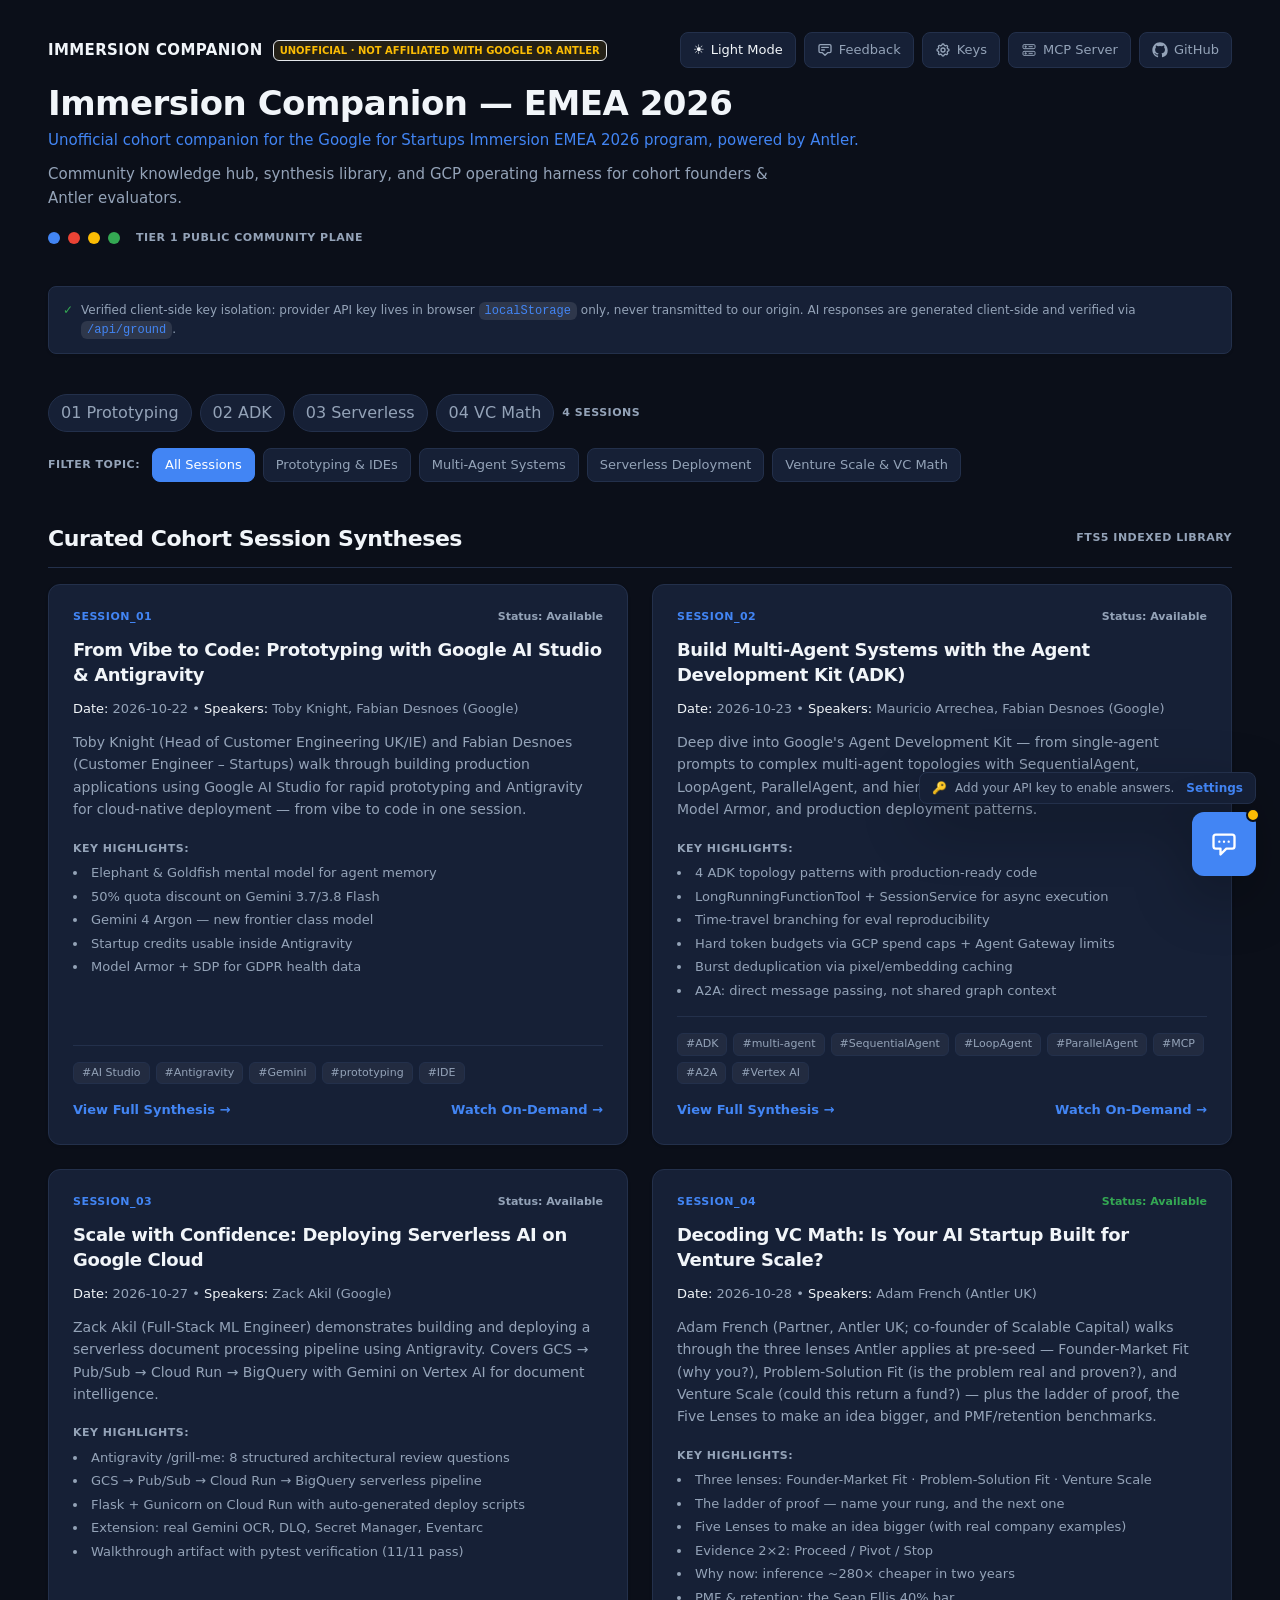
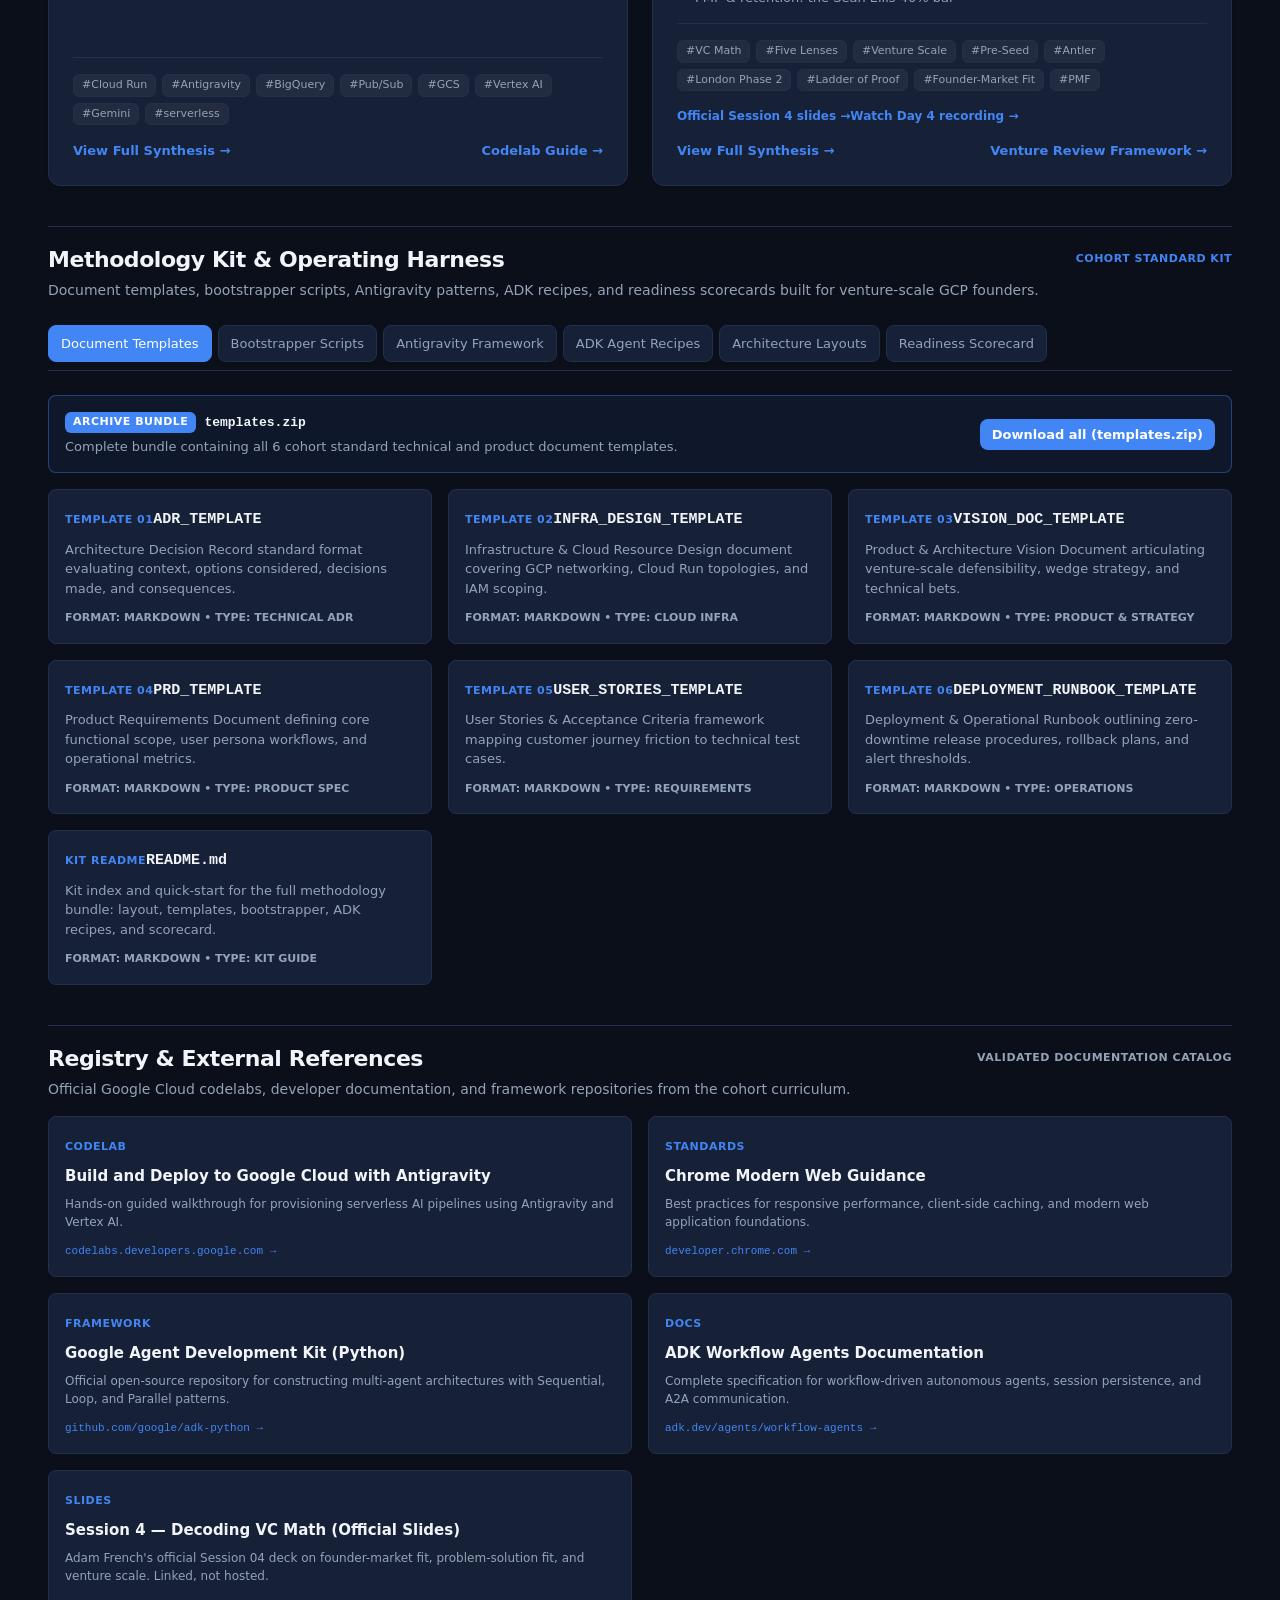
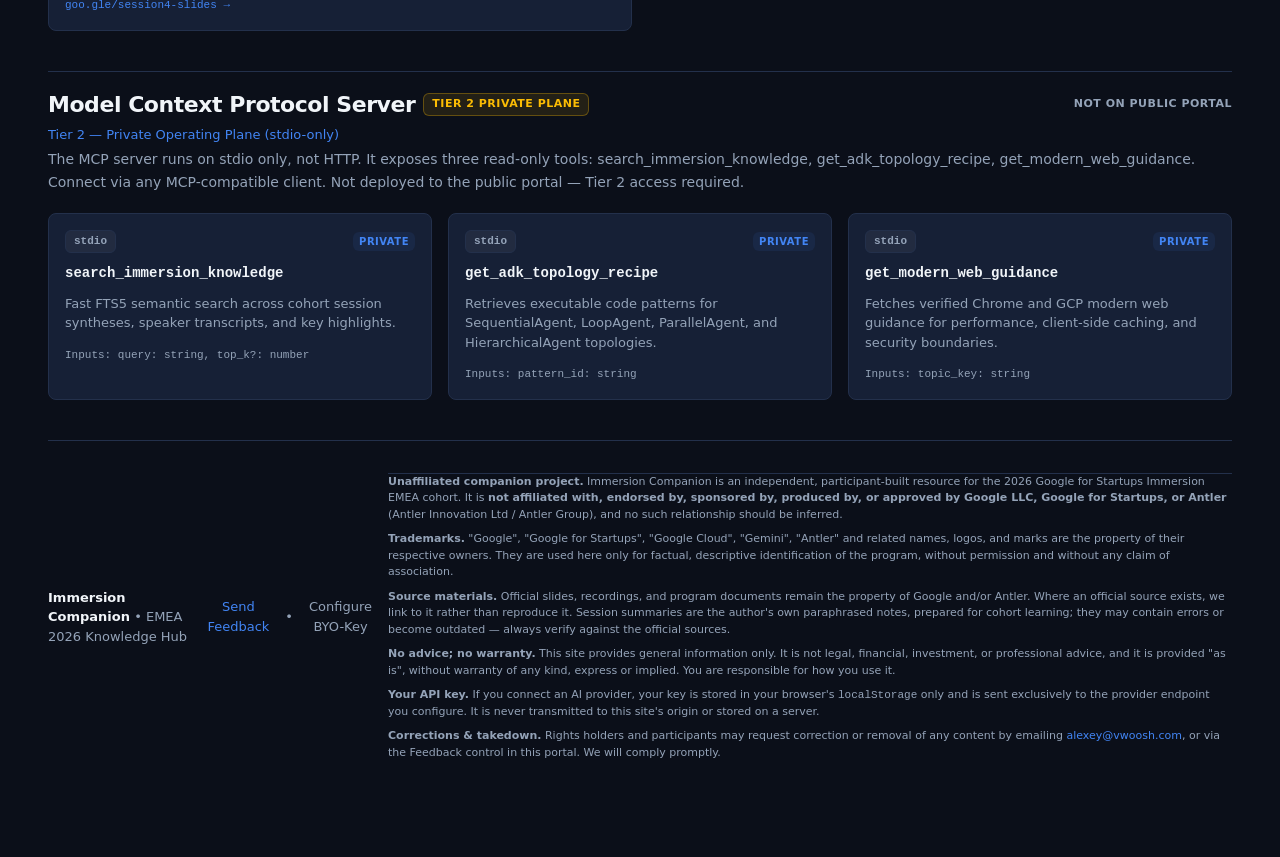
==== commit 4d42bf6e: "wave-a: Sprint 14 Portal Polish — remove the untrue (search, not-published claim, feedback copy, sta" ====
--- a/site/index.html
+++ b/site/index.html
@@ -125,15 +125,15 @@
         Verified client-side key isolation: provider API key lives in browser <code class="px-1.5 py-0.5 rounded-sm bg-black/10 dark:bg-white/10 font-mono text-accent">localStorage</code> only, never transmitted to our origin. AI responses are generated client-side and verified via <code class="px-1.5 py-0.5 rounded-sm bg-black/10 dark:bg-white/10 font-mono text-accent">/api/ground</code>.
       </div>
 </section>
-<!-- SC-01 SEARCH & FILTER INTERACTION STRIP -->
+<!-- SC-01 SESSION JUMP ROW (replaces the non-functional search box) -->
 <section class="space-y-4">
-<div class="relative">
-<label class="sr-only" for="session-search">Search syntheses and codelabs</label>
-<input class="w-full h-12 px-4 rounded-md border border-border bg-surface text-text-primary placeholder:text-text-muted text-[15px] focus:outline-none focus:border-accent focus:ring-1 focus:ring-accent transition-colors duration-150" id="session-search" oninput="handleSearch(this.value)" placeholder="Search by topic, speaker, or concrete queries (e.g., 'Antigravity /grill-me', 'ADK agent recipes', 'VC math ladder of proof')..." type="text"/>
-<div class="absolute right-3 top-3 text-[11px] font-semibold uppercase tracking-[0.5px] text-text-muted" id="search-count">
-          4 sessions available
-        </div>
-</div>
+<nav class="flex flex-wrap items-center gap-2" aria-label="Jump to session">
+<a class="px-3 py-1.5 rounded-full border border-border bg-surface text-text-secondary hover:border-accent transition-colors duration-150" href="#session-01">01 Prototyping</a>
+<a class="px-3 py-1.5 rounded-full border border-border bg-surface text-text-secondary hover:border-accent transition-colors duration-150" href="#session-02">02 ADK</a>
+<a class="px-3 py-1.5 rounded-full border border-border bg-surface text-text-secondary hover:border-accent transition-colors duration-150" href="#session-03">03 Serverless</a>
+<a class="px-3 py-1.5 rounded-full border border-border bg-surface text-text-secondary hover:border-accent transition-colors duration-150" href="#session-04">04 VC Math</a>
+<span class="text-[11px] font-semibold uppercase tracking-[0.5px] text-text-muted" id="session-count"></span>
+</nav>
 <!-- EXACT TOPIC FILTER PILLS FROM CATALOG.JSON -->
 <div class="flex items-center flex-wrap gap-2 text-[13px]">
 <span class="text-[11px] font-semibold uppercase tracking-[0.5px] text-text-muted mr-1">Filter topic:</span>
@@ -167,11 +167,11 @@
 <!-- CARDS GRID -->
 <div class="grid grid-cols-1 md:grid-cols-2 lg:grid-cols-2 gap-6" id="sessions-grid">
 <!-- CARD 1: SESSION_01 -->
-<article class="session-card p-6 rounded-lg border border-border bg-surface hover:border-accent transition-all duration-150 flex flex-col justify-between space-y-4 shadow-subtle group" data-search-content="session_01 toby knight fabian desnoes prototyping google ai studio antigravity elephant goldfish mental model 50% quota discount gemini 3.7 3.8 flash gemini 4 argon frontier model armor sdp gdpr health data" data-topic-category="Prototyping &amp; IDEs">
+<article class="session-card p-6 rounded-lg border border-border bg-surface hover:border-accent transition-all duration-150 flex flex-col justify-between space-y-4 shadow-subtle group" data-topic-category="Prototyping &amp; IDEs" id="session-01">
 <div class="space-y-3">
 <div class="flex items-center justify-between">
 <span class="text-[11px] font-bold uppercase tracking-[0.5px] text-accent">SESSION_01</span>
-<span class="text-[11px] font-semibold text-text-muted">Status: Published</span>
+<span class="text-[11px] font-semibold text-text-muted">Status: Available</span>
 </div>
 <h3 class="text-[18px] font-bold leading-[1.4] tracking-[-0.35px] text-text-primary group-hover:text-accent transition-colors cursor-pointer" onclick="openSessionModal('SESSION_01')">
               From Vibe to Code: Prototyping with Google AI Studio &amp; Antigravity
@@ -213,11 +213,11 @@
 </div>
 </article>
 <!-- CARD 2: SESSION_02 -->
-<article class="session-card p-6 rounded-lg border border-border bg-surface hover:border-accent transition-all duration-150 flex flex-col justify-between space-y-4 shadow-subtle group" data-search-content="session_02 mauricio arrechea fabian desnoes adk agent development kit multi-agent sequentialagent loopagent parallelagent mcp a2a vertex ai longrunningfunctiontool sessionservice time-travel token budgets spend caps burst deduplication" data-topic-category="Multi-Agent Systems">
+<article class="session-card p-6 rounded-lg border border-border bg-surface hover:border-accent transition-all duration-150 flex flex-col justify-between space-y-4 shadow-subtle group" data-topic-category="Multi-Agent Systems" id="session-02">
 <div class="space-y-3">
 <div class="flex items-center justify-between">
 <span class="text-[11px] font-bold uppercase tracking-[0.5px] text-accent">SESSION_02</span>
-<span class="text-[11px] font-semibold text-text-muted">Status: Published</span>
+<span class="text-[11px] font-semibold text-text-muted">Status: Available</span>
 </div>
 <h3 class="text-[18px] font-bold leading-[1.4] tracking-[-0.35px] text-text-primary group-hover:text-accent transition-colors cursor-pointer" onclick="openSessionModal('SESSION_02')">
               Build Multi-Agent Systems with the Agent Development Kit (ADK)
@@ -263,11 +263,11 @@
 </div>
 </article>
 <!-- CARD 3: SESSION_03 -->
-<article class="session-card p-6 rounded-lg border border-border bg-surface hover:border-accent transition-all duration-150 flex flex-col justify-between space-y-4 shadow-subtle group" data-search-content="session_03 zack akil antigravity cloud run bigquery pubsub gcs vertex ai gemini serverless document processing pipeline /grill-me 8 questions flask gunicorn pytest verification" data-topic-category="Serverless Deployment">
+<article class="session-card p-6 rounded-lg border border-border bg-surface hover:border-accent transition-all duration-150 flex flex-col justify-between space-y-4 shadow-subtle group" data-topic-category="Serverless Deployment" id="session-03">
 <div class="space-y-3">
 <div class="flex items-center justify-between">
 <span class="text-[11px] font-bold uppercase tracking-[0.5px] text-accent">SESSION_03</span>
-<span class="text-[11px] font-semibold text-text-muted">Status: Published</span>
+<span class="text-[11px] font-semibold text-text-muted">Status: Available</span>
 </div>
 <h3 class="text-[18px] font-bold leading-[1.4] tracking-[-0.35px] text-text-primary group-hover:text-accent transition-colors cursor-pointer" onclick="openSessionModal('SESSION_03')">
               Scale with Confidence: Deploying Serverless AI on Google Cloud
@@ -312,11 +312,11 @@
 </div>
 </article>
 <!-- CARD 4: SESSION_04 -->
-<article class="session-card p-6 rounded-lg border border-border bg-surface hover:border-accent transition-all duration-150 flex flex-col justify-between space-y-4 shadow-subtle group" data-search-content="session_04 adam french antler uk vc math five lenses venture scale pre-seed london phase 2 ladder of proof problem archetypes sean ellis power law retention mom test founder-market fit problem-solution fit earned secret" data-topic-category="Venture Scale &amp; VC Math">
+<article class="session-card p-6 rounded-lg border border-border bg-surface hover:border-accent transition-all duration-150 flex flex-col justify-between space-y-4 shadow-subtle group" data-topic-category="Venture Scale &amp; VC Math" id="session-04">
 <div class="space-y-3">
 <div class="flex items-center justify-between">
 <span class="text-[11px] font-bold uppercase tracking-[0.5px] text-accent">SESSION_04</span>
-<span class="text-[11px] font-semibold text-success">Status: VERIFIED_LIVE</span>
+<span class="text-[11px] font-semibold text-success">Status: Available</span>
 </div>
 <h3 class="text-[18px] font-bold leading-[1.4] tracking-[-0.35px] text-text-primary group-hover:text-accent transition-colors cursor-pointer" onclick="openSessionModal('SESSION_04')">
               Decoding VC Math: Is Your AI Startup Built for Venture Scale?
@@ -367,14 +367,6 @@
 </div>
 </article>
 </div>
-<!-- EMPTY STATE (Hidden by default) -->
-<div class="hidden p-8 rounded-lg border border-border bg-surface text-center space-y-2" id="no-sessions-empty">
-<p class="text-[16px] font-semibold text-text-primary">No sessions match your search criteria.</p>
-<p class="text-[13px] text-text-secondary">Try searching for other terms like "Antigravity", "ADK", or "VC Math".</p>
-<button class="mt-2 px-3 py-1.5 rounded-md border border-accent bg-accent text-white text-[13px] font-medium" onclick="resetFilters()">
-          Reset Search Filters
-        </button>
-</div>
 </section>
 <!-- SC-03 METHODOLOGY KIT TABS SECTION (Exact 6 Tabs) -->
 <section class="space-y-6 pt-4 border-t border-border">
@@ -411,17 +403,17 @@
         </button>
 </div>
 <!-- TAB 1: TEMPLATES -->
-<div class="tab-pane space-y-4" id="tab-content-templates"><div class="p-4 rounded-md border border-accent/40 bg-accent-tint flex flex-col md:flex-row items-start md:items-center justify-between gap-3"><div class="space-y-1"><div class="flex items-center gap-2"><span class="text-[11px] font-bold uppercase tracking-[0.5px] px-2 py-0.5 rounded-sm bg-accent text-white">Archive Bundle</span><span class="font-mono text-[13px] font-bold text-text-primary">templates.zip</span></div><p class="text-[13px] text-text-secondary">Complete bundle containing all 6 cohort standard technical and product document templates.</p></div><span class="text-[12px] text-text-muted">Bundle not published on this deployment.</span></div><div class="grid grid-cols-1 md:grid-cols-2 lg:grid-cols-3 gap-4"><div class="p-4 rounded-md border border-border bg-surface space-y-2"><span class="text-[11px] font-bold uppercase tracking-[0.5px] text-accent">TEMPLATE 01</span><h4 class="text-[15px] font-bold text-text-primary font-mono">ADR_TEMPLATE</h4><p class="text-[13px] text-text-secondary">Architecture Decision Record standard format evaluating context, options considered, decisions made, and consequences.</p><div class="pt-1 text-[11px] font-semibold text-text-muted uppercase">Format: Markdown • Type: Technical ADR</div></div><div class="p-4 rounded-md border border-border bg-surface space-y-2"><span class="text-[11px] font-bold uppercase tracking-[0.5px] text-accent">TEMPLATE 02</span><h4 class="text-[15px] font-bold text-text-primary font-mono">INFRA_DESIGN_TEMPLATE</h4><p class="text-[13px] text-text-secondary">Infrastructure &amp; Cloud Resource Design document covering GCP networking, Cloud Run topologies, and IAM scoping.</p><div class="pt-1 text-[11px] font-semibold text-text-muted uppercase">Format: Markdown • Type: Cloud Infra</div></div><div class="p-4 rounded-md border border-border bg-surface space-y-2"><span class="text-[11px] font-bold uppercase tracking-[0.5px] text-accent">TEMPLATE 03</span><h4 class="text-[15px] font-bold text-text-primary font-mono">VISION_DOC_TEMPLATE</h4><p class="text-[13px] text-text-secondary">Product &amp; Architecture Vision Document articulating venture-scale defensibility, wedge strategy, and technical bets.</p><div class="pt-1 text-[11px] font-semibold text-text-muted uppercase">Format: Markdown • Type: Product &amp; Strategy</div></div><div class="p-4 rounded-md border border-border bg-surface space-y-2"><span class="text-[11px] font-bold uppercase tracking-[0.5px] text-accent">TEMPLATE 04</span><h4 class="text-[15px] font-bold text-text-primary font-mono">PRD_TEMPLATE</h4><p class="text-[13px] text-text-secondary">Product Requirements Document defining core functional scope, user persona workflows, and operational metrics.</p><div class="pt-1 text-[11px] font-semibold text-text-muted uppercase">Format: Markdown • Type: Product Spec</div></div><div class="p-4 rounded-md border border-border bg-surface space-y-2"><span class="text-[11px] font-bold uppercase tracking-[0.5px] text-accent">TEMPLATE 05</span><h4 class="text-[15px] font-bold text-text-primary font-mono">USER_STORIES_TEMPLATE</h4><p class="text-[13px] text-text-secondary">User Stories &amp; Acceptance Criteria framework mapping customer journey friction to technical test cases.</p><div class="pt-1 text-[11px] font-semibold text-text-muted uppercase">Format: Markdown • Type: Requirements</div></div><div class="p-4 rounded-md border border-border bg-surface space-y-2"><span class="text-[11px] font-bold uppercase tracking-[0.5px] text-accent">TEMPLATE 06</span><h4 class="text-[15px] font-bold text-text-primary font-mono">DEPLOYMENT_RUNBOOK_TEMPLATE</h4><p class="text-[13px] text-text-secondary">Deployment &amp; Operational Runbook outlining zero-downtime release procedures, rollback plans, and alert thresholds.</p><div class="pt-1 text-[11px] font-semibold text-text-muted uppercase">Format: Markdown • Type: Operations</div></div></div></div>
+<div class="tab-pane space-y-4" id="tab-content-templates"><div class="p-4 rounded-md border border-accent/40 bg-accent-tint flex flex-col md:flex-row items-start md:items-center justify-between gap-3"><div class="space-y-1"><div class="flex items-center gap-2"><span class="text-[11px] font-bold uppercase tracking-[0.5px] px-2 py-0.5 rounded-sm bg-accent text-white">Archive Bundle</span><span class="font-mono text-[13px] font-bold text-text-primary">templates.zip</span></div><p class="text-[13px] text-text-secondary">Complete bundle containing all 6 cohort standard technical and product document templates.</p></div><a download="templates.zip" class="px-3 py-1.5 rounded-md bg-accent hover:bg-accent-hover text-white text-[13px] font-semibold transition-colors" href="methodology/templates/templates.zip">Download all (templates.zip)</a></div><div class="grid grid-cols-1 md:grid-cols-2 lg:grid-cols-3 gap-4"><div class="p-4 rounded-md border border-border bg-surface space-y-2"><span class="text-[11px] font-bold uppercase tracking-[0.5px] text-accent">TEMPLATE 01</span><a class="text-[15px] font-bold text-text-primary font-mono hover:text-accent" href="methodology/templates/ADR_TEMPLATE.md" rel="noopener" target="_blank">ADR_TEMPLATE</a><p class="text-[13px] text-text-secondary">Architecture Decision Record standard format evaluating context, options considered, decisions made, and consequences.</p><div class="pt-1 text-[11px] font-semibold text-text-muted uppercase">Format: Markdown • Type: Technical ADR</div></div><div class="p-4 rounded-md border border-border bg-surface space-y-2"><span class="text-[11px] font-bold uppercase tracking-[0.5px] text-accent">TEMPLATE 02</span><a class="text-[15px] font-bold text-text-primary font-mono hover:text-accent" href="methodology/templates/INFRA_DESIGN_TEMPLATE.md" rel="noopener" target="_blank">INFRA_DESIGN_TEMPLATE</a><p class="text-[13px] text-text-secondary">Infrastructure &amp; Cloud Resource Design document covering GCP networking, Cloud Run topologies, and IAM scoping.</p><div class="pt-1 text-[11px] font-semibold text-text-muted uppercase">Format: Markdown • Type: Cloud Infra</div></div><div class="p-4 rounded-md border border-border bg-surface space-y-2"><span class="text-[11px] font-bold uppercase tracking-[0.5px] text-accent">TEMPLATE 03</span><a class="text-[15px] font-bold text-text-primary font-mono hover:text-accent" href="methodology/templates/VISION_DOC_TEMPLATE.md" rel="noopener" target="_blank">VISION_DOC_TEMPLATE</a><p class="text-[13px] text-text-secondary">Product &amp; Architecture Vision Document articulating venture-scale defensibility, wedge strategy, and technical bets.</p><div class="pt-1 text-[11px] font-semibold text-text-muted uppercase">Format: Markdown • Type: Product &amp; Strategy</div></div><div class="p-4 rounded-md border border-border bg-surface space-y-2"><span class="text-[11px] font-bold uppercase tracking-[0.5px] text-accent">TEMPLATE 04</span><a class="text-[15px] font-bold text-text-primary font-mono hover:text-accent" href="methodology/templates/PRD_TEMPLATE.md" rel="noopener" target="_blank">PRD_TEMPLATE</a><p class="text-[13px] text-text-secondary">Product Requirements Document defining core functional scope, user persona workflows, and operational metrics.</p><div class="pt-1 text-[11px] font-semibold text-text-muted uppercase">Format: Markdown • Type: Product Spec</div></div><div class="p-4 rounded-md border border-border bg-surface space-y-2"><span class="text-[11px] font-bold uppercase tracking-[0.5px] text-accent">TEMPLATE 05</span><a class="text-[15px] font-bold text-text-primary font-mono hover:text-accent" href="methodology/templates/USER_STORIES_TEMPLATE.md" rel="noopener" target="_blank">USER_STORIES_TEMPLATE</a><p class="text-[13px] text-text-secondary">User Stories &amp; Acceptance Criteria framework mapping customer journey friction to technical test cases.</p><div class="pt-1 text-[11px] font-semibold text-text-muted uppercase">Format: Markdown • Type: Requirements</div></div><div class="p-4 rounded-md border border-border bg-surface space-y-2"><span class="text-[11px] font-bold uppercase tracking-[0.5px] text-accent">TEMPLATE 06</span><a class="text-[15px] font-bold text-text-primary font-mono hover:text-accent" href="methodology/templates/DEPLOYMENT_RUNBOOK_TEMPLATE.md" rel="noopener" target="_blank">DEPLOYMENT_RUNBOOK_TEMPLATE</a><p class="text-[13px] text-text-secondary">Deployment &amp; Operational Runbook outlining zero-downtime release procedures, rollback plans, and alert thresholds.</p><div class="pt-1 text-[11px] font-semibold text-text-muted uppercase">Format: Markdown • Type: Operations</div></div><div class="p-4 rounded-md border border-border bg-surface space-y-2"><span class="text-[11px] font-bold uppercase tracking-[0.5px] text-accent">KIT README</span><a class="text-[15px] font-bold text-text-primary font-mono hover:text-accent" href="methodology/README.md" rel="noopener" target="_blank">README.md</a><p class="text-[13px] text-text-secondary">Kit index and quick-start for the full methodology bundle: layout, templates, bootstrapper, ADK recipes, and scorecard.</p><div class="pt-1 text-[11px] font-semibold text-text-muted uppercase">Format: Markdown • Type: Kit Guide</div></div></div></div>
 <!-- TAB 2: BOOTSTRAPPER -->
-<div class="tab-pane hidden space-y-4" id="tab-content-bootstrapper"><div class="grid grid-cols-1 md:grid-cols-2 gap-4"><div class="p-5 rounded-md border border-border bg-surface space-y-3"><div class="flex items-center justify-between"><span class="font-mono font-bold text-[14px] text-accent">gcp-project-init.sh</span><span class="text-[11px] font-semibold px-2 py-0.5 rounded-sm bg-black/5 dark:bg-white/5 border border-border text-text-muted font-mono">bash</span></div><h4 class="text-[15px] font-bold text-text-primary">GCP Project Setup &amp; Provisioning</h4><p class="text-[13px] text-text-secondary">Automates initial Google Cloud project configuration, enables Vertex AI and Cloud Run APIs, establishes IAM service accounts, and provisions least-privilege credentials.</p><pre class="p-3 rounded-md bg-black/90 text-[#34A853] font-mono text-[12px] overflow-x-auto">./scripts/gcp-project-init.sh --project-id=my-startup-2026 --region=europe-west1</pre></div><div class="p-5 rounded-md border border-border bg-surface space-y-3"><div class="flex items-center justify-between"><span class="font-mono font-bold text-[14px] text-accent">deploy-cloud-run.sh</span><span class="text-[11px] font-semibold px-2 py-0.5 rounded-sm bg-black/5 dark:bg-white/5 border border-border text-text-muted font-mono">bash</span></div><h4 class="text-[15px] font-bold text-text-primary">Zero-Ops Container Deployment</h4><p class="text-[13px] text-text-secondary">Automated build and zero-ops deployment container pipeline for Cloud Run microservices with environment secret injection and Cloud Build trigger verification.</p><pre class="p-3 rounded-md bg-black/90 text-[#34A853] font-mono text-[12px] overflow-x-auto">./scripts/deploy-cloud-run.sh --service=ai-processor --min-instances=0 --max-instances=5</pre></div></div></div>
+<div class="tab-pane hidden space-y-4" id="tab-content-bootstrapper"><div class="grid grid-cols-1 md:grid-cols-2 gap-4"><div class="p-5 rounded-md border border-border bg-surface space-y-3"><div class="flex items-center justify-between"><a class="font-mono font-bold text-[14px] text-accent hover:underline" href="methodology/scripts/gcp-project-init.sh" rel="noopener" target="_blank">gcp-project-init.sh</a><span class="text-[11px] font-semibold px-2 py-0.5 rounded-sm bg-black/5 dark:bg-white/5 border border-border text-text-muted font-mono">bash</span></div><h4 class="text-[15px] font-bold text-text-primary">GCP Project Setup &amp; Provisioning</h4><p class="text-[13px] text-text-secondary">Automates initial Google Cloud project configuration, enables Vertex AI and Cloud Run APIs, establishes IAM service accounts, and provisions least-privilege credentials.</p><pre class="p-3 rounded-md bg-black/90 text-[#34A853] font-mono text-[12px] overflow-x-auto">./scripts/gcp-project-init.sh --project-id=my-startup-2026 --region=europe-west1</pre></div><div class="p-5 rounded-md border border-border bg-surface space-y-3"><div class="flex items-center justify-between"><a class="font-mono font-bold text-[14px] text-accent hover:underline" href="methodology/scripts/deploy-cloud-run.sh" rel="noopener" target="_blank">deploy-cloud-run.sh</a><span class="text-[11px] font-semibold px-2 py-0.5 rounded-sm bg-black/5 dark:bg-white/5 border border-border text-text-muted font-mono">bash</span></div><h4 class="text-[15px] font-bold text-text-primary">Zero-Ops Container Deployment</h4><p class="text-[13px] text-text-secondary">Automated build and zero-ops deployment container pipeline for Cloud Run microservices with environment secret injection and Cloud Build trigger verification.</p><pre class="p-3 rounded-md bg-black/90 text-[#34A853] font-mono text-[12px] overflow-x-auto">./scripts/deploy-cloud-run.sh --service=ai-processor --min-instances=0 --max-instances=5</pre></div></div></div>
 <!-- TAB 3: ANTIGRAVITY -->
-<div class="tab-pane hidden space-y-4" id="tab-content-antigravity"><div class="space-y-4"><div class="p-4 rounded-md border border-border bg-surface"><h4 class="text-[15px] font-bold text-text-primary">Antigravity 8-Question Review Harness (/grill-me)</h4><p class="text-[13px] text-text-secondary mt-1">Four production review modules derived from Session 03 (Zack Akil) to stress-test architecture before deploying to Google Cloud.</p></div><div class="grid grid-cols-1 md:grid-cols-2 gap-4"><div class="p-4 rounded-md border border-border bg-surface space-y-2"><div class="flex items-center justify-between"><span class="font-mono font-bold text-[13px] text-accent">grill-me-deploy-readiness</span><span class="text-[11px] font-semibold text-text-muted">Module 01</span></div><p class="text-[13px] text-text-secondary">Validates Cloud Run service configurations, container packaging size, startup probe readiness, and cold-start latency thresholds under traffic bursts.</p></div><div class="p-4 rounded-md border border-border bg-surface space-y-2"><div class="flex items-center justify-between"><span class="font-mono font-bold text-[13px] text-accent">grill-me-security</span><span class="text-[11px] font-semibold text-text-muted">Module 02</span></div><p class="text-[13px] text-text-secondary">Enforces IAM least-privilege scoping, dedicated non-root service accounts, Secret Manager isolation, and ingress network firewall rules.</p></div><div class="p-4 rounded-md border border-border bg-surface space-y-2"><div class="flex items-center justify-between"><span class="font-mono font-bold text-[13px] text-accent">grill-me-observability</span><span class="text-[11px] font-semibold text-text-muted">Module 03</span></div><p class="text-[13px] text-text-secondary">Inspects structured JSON Cloud Logging, OpenTelemetry tracing context propagation, and Cloud Monitoring alert policies for error budgets.</p></div><div class="p-4 rounded-md border border-border bg-surface space-y-2"><div class="flex items-center justify-between"><span class="font-mono font-bold text-[13px] text-accent">grill-me-architecture</span><span class="text-[11px] font-semibold text-text-muted">Module 04</span></div><p class="text-[13px] text-text-secondary">Evaluates Pub/Sub dead-letter queue (DLQ) topology, Eventarc event schema versioning, and BigQuery streaming sink partition design.</p></div></div></div></div>
+<div class="tab-pane hidden space-y-4" id="tab-content-antigravity"><div class="space-y-4"><div class="p-4 rounded-md border border-border bg-surface"><h4 class="text-[15px] font-bold text-text-primary">Antigravity 8-Question Review Harness (/grill-me)</h4><p class="text-[13px] text-text-secondary mt-1">Four production review modules derived from Session 03 (Zack Akil) to stress-test architecture before deploying to Google Cloud.</p></div><div class="grid grid-cols-1 md:grid-cols-2 gap-4"><div class="p-4 rounded-md border border-border bg-surface space-y-2"><div class="flex items-center justify-between"><a class="font-mono font-bold text-[13px] text-accent hover:underline" href="methodology/antigravity/grill-me-deploy-readiness.md" rel="noopener" target="_blank">grill-me-deploy-readiness</a><span class="text-[11px] font-semibold text-text-muted">Module 01</span></div><p class="text-[13px] text-text-secondary">Validates Cloud Run service configurations, container packaging size, startup probe readiness, and cold-start latency thresholds under traffic bursts.</p></div><div class="p-4 rounded-md border border-border bg-surface space-y-2"><div class="flex items-center justify-between"><a class="font-mono font-bold text-[13px] text-accent hover:underline" href="methodology/antigravity/grill-me-security.md" rel="noopener" target="_blank">grill-me-security</a><span class="text-[11px] font-semibold text-text-muted">Module 02</span></div><p class="text-[13px] text-text-secondary">Enforces IAM least-privilege scoping, dedicated non-root service accounts, Secret Manager isolation, and ingress network firewall rules.</p></div><div class="p-4 rounded-md border border-border bg-surface space-y-2"><div class="flex items-center justify-between"><a class="font-mono font-bold text-[13px] text-accent hover:underline" href="methodology/antigravity/grill-me-observability.md" rel="noopener" target="_blank">grill-me-observability</a><span class="text-[11px] font-semibold text-text-muted">Module 03</span></div><p class="text-[13px] text-text-secondary">Inspects structured JSON Cloud Logging, OpenTelemetry tracing context propagation, and Cloud Monitoring alert policies for error budgets.</p></div><div class="p-4 rounded-md border border-border bg-surface space-y-2"><div class="flex items-center justify-between"><a class="font-mono font-bold text-[13px] text-accent hover:underline" href="methodology/antigravity/grill-me-architecture.md" rel="noopener" target="_blank">grill-me-architecture</a><span class="text-[11px] font-semibold text-text-muted">Module 04</span></div><p class="text-[13px] text-text-secondary">Evaluates Pub/Sub dead-letter queue (DLQ) topology, Eventarc event schema versioning, and BigQuery streaming sink partition design.</p></div></div></div></div>
 <!-- TAB 4: ADK -->
-<div class="tab-pane hidden space-y-4" id="tab-content-adk"><div class="space-y-4"><div class="p-4 rounded-md border border-border bg-surface"><h4 class="text-[15px] font-bold text-text-primary">ADK Production Topology Starters</h4><p class="text-[13px] text-text-secondary mt-1">Official starters based on Google's Agent Development Kit (Mauricio Arrechea &amp; Fabian Desnoes, Session 02) with state reconciliation and tool gating.</p></div><div class="grid grid-cols-1 md:grid-cols-2 gap-4"><div class="p-4 rounded-md border border-border bg-surface space-y-2"><div class="flex items-center justify-between"><span class="font-mono font-bold text-[13px] text-accent">sequential_agent_starter.py</span><span class="text-[11px] font-semibold text-text-muted">Pattern 1</span></div><p class="text-[13px] text-text-secondary">Linear step-by-step pipeline execution passing typed session state forward with deterministic validation gates between transitions.</p><div class="text-[11px] font-mono text-text-muted">Topologies: Linear • Stateful • Guarded</div></div><div class="p-4 rounded-md border border-border bg-surface space-y-2"><div class="flex items-center justify-between"><span class="font-mono font-bold text-[13px] text-accent">loop_agent_starter.py</span><span class="text-[11px] font-semibold text-text-muted">Pattern 2</span></div><p class="text-[13px] text-text-secondary">Iterative convergence and validation loop agent with hard iteration bounds, criteria evaluators, and backtrack support.</p><div class="text-[11px] font-mono text-text-muted">Topologies: Cyclic • Self-Refining • Bounded</div></div><div class="p-4 rounded-md border border-border bg-surface space-y-2"><div class="flex items-center justify-between"><span class="font-mono font-bold text-[13px] text-accent">parallel_agent_starter.py</span><span class="text-[11px] font-semibold text-text-muted">Pattern 3</span></div><p class="text-[13px] text-text-secondary">Concurrent sub-agent dispatch and fan-in result aggregation utilizing LongRunningFunctionTool for async execution.</p><div class="text-[11px] font-mono text-text-muted">Topologies: Fan-out • Concurrent • Fan-in</div></div><div class="p-4 rounded-md border border-border bg-surface space-y-2"><div class="flex items-center justify-between"><span class="font-mono font-bold text-[13px] text-accent">hierarchical_agent_starter.py</span><span class="text-[11px] font-semibold text-text-muted">Pattern 4</span></div><p class="text-[13px] text-text-secondary">Supervisor agent orchestrating specialized sub-agents with A2A protocol point-to-point messaging and centralized token spend caps.</p><div class="text-[11px] font-mono text-text-muted">Topologies: Supervisor • Delegation • A2A</div></div></div></div></div>
+<div class="tab-pane hidden space-y-4" id="tab-content-adk"><div class="space-y-4"><div class="p-4 rounded-md border border-border bg-surface"><h4 class="text-[15px] font-bold text-text-primary">ADK Production Topology Starters</h4><p class="text-[13px] text-text-secondary mt-1">Official starters based on Google's Agent Development Kit (Mauricio Arrechea &amp; Fabian Desnoes, Session 02) with state reconciliation and tool gating.</p></div><div class="grid grid-cols-1 md:grid-cols-2 gap-4"><div class="p-4 rounded-md border border-border bg-surface space-y-2"><div class="flex items-center justify-between"><a class="font-mono font-bold text-[13px] text-accent hover:underline" href="methodology/adk/sequential_agent_starter.py" rel="noopener" target="_blank">sequential_agent_starter.py</a><span class="text-[11px] font-semibold text-text-muted">Pattern 1</span></div><p class="text-[13px] text-text-secondary">Linear step-by-step pipeline execution passing typed session state forward with deterministic validation gates between transitions.</p><div class="text-[11px] font-mono text-text-muted">Topologies: Linear • Stateful • Guarded</div></div><div class="p-4 rounded-md border border-border bg-surface space-y-2"><div class="flex items-center justify-between"><a class="font-mono font-bold text-[13px] text-accent hover:underline" href="methodology/adk/loop_agent_starter.py" rel="noopener" target="_blank">loop_agent_starter.py</a><span class="text-[11px] font-semibold text-text-muted">Pattern 2</span></div><p class="text-[13px] text-text-secondary">Iterative convergence and validation loop agent with hard iteration bounds, criteria evaluators, and backtrack support.</p><div class="text-[11px] font-mono text-text-muted">Topologies: Cyclic • Self-Refining • Bounded</div></div><div class="p-4 rounded-md border border-border bg-surface space-y-2"><div class="flex items-center justify-between"><a class="font-mono font-bold text-[13px] text-accent hover:underline" href="methodology/adk/parallel_agent_starter.py" rel="noopener" target="_blank">parallel_agent_starter.py</a><span class="text-[11px] font-semibold text-text-muted">Pattern 3</span></div><p class="text-[13px] text-text-secondary">Concurrent sub-agent dispatch and fan-in result aggregation utilizing LongRunningFunctionTool for async execution.</p><div class="text-[11px] font-mono text-text-muted">Topologies: Fan-out • Concurrent • Fan-in</div></div><div class="p-4 rounded-md border border-border bg-surface space-y-2"><div class="flex items-center justify-between"><a class="font-mono font-bold text-[13px] text-accent hover:underline" href="methodology/adk/hierarchical_agent_starter.py" rel="noopener" target="_blank">hierarchical_agent_starter.py</a><span class="text-[11px] font-semibold text-text-muted">Pattern 4</span></div><p class="text-[13px] text-text-secondary">Supervisor agent orchestrating specialized sub-agents with A2A protocol point-to-point messaging and centralized token spend caps.</p><div class="text-[11px] font-mono text-text-muted">Topologies: Supervisor • Delegation • A2A</div></div></div></div></div>
 <!-- TAB 5: LAYOUT -->
-<div class="tab-pane hidden space-y-4" id="tab-content-layout"><div class="space-y-4"><div class="p-4 rounded-md border border-border bg-surface"><h4 class="text-[15px] font-bold text-text-primary">Standard Cohort 7-Zone Repository Layout</h4><p class="text-[13px] text-text-secondary mt-1">Standardized project directory convention ensuring clean separation of architecture contracts, agent code, cloud infra, and evaluation test suites.</p></div><div class="grid grid-cols-1 md:grid-cols-2 lg:grid-cols-3 gap-3"><div class="p-3 rounded-md border border-border bg-surface space-y-1"><span class="font-mono text-accent font-bold text-[13px]">specs/</span><p class="text-[12px] text-text-secondary">Architecture Decision Records (ADRs), interface RFCs, requirements, and system boundary contracts.</p></div><div class="p-3 rounded-md border border-border bg-surface space-y-1"><span class="font-mono text-accent font-bold text-[13px]">design/</span><p class="text-[12px] text-text-secondary">System architecture diagrams, data models, interface wireframes, and schema specifications.</p></div><div class="p-3 rounded-md border border-border bg-surface space-y-1"><span class="font-mono text-accent font-bold text-[13px]">src/</span><p class="text-[12px] text-text-secondary">Core application source code, ADK multi-agent definitions, runtime handlers, and model clients.</p></div><div class="p-3 rounded-md border border-border bg-surface space-y-1"><span class="font-mono text-accent font-bold text-[13px]">infra/</span><p class="text-[12px] text-text-secondary">Terraform modules, IAM policies, and GCP infrastructure declarations for Cloud Run and Pub/Sub.</p></div><div class="p-3 rounded-md border border-border bg-surface space-y-1"><span class="font-mono text-accent font-bold text-[13px]">tests/</span><p class="text-[12px] text-text-secondary">Pytest test suites, eval verification harnesses, agent benchmark runs, and synthetic mock fixtures.</p></div><div class="p-3 rounded-md border border-border bg-surface space-y-1"><span class="font-mono text-accent font-bold text-[13px]">deploy/</span><p class="text-[12px] text-text-secondary">Container Dockerfiles, Cloud Run configurations, CI/CD pipeline triggers, and operational deploy scripts.</p></div><div class="p-3 rounded-md border border-border bg-surface space-y-1 md:col-span-2 lg:col-span-3"><span class="font-mono text-accent font-bold text-[13px]">docs/</span><p class="text-[12px] text-text-secondary">Operational runbooks, API specifications, developer onboarding guides, and Antler submission dossiers.</p></div></div></div></div>
+<div class="tab-pane hidden space-y-4" id="tab-content-layout"><div class="space-y-4"><div class="p-4 rounded-md border border-border bg-surface"><div class="flex items-center justify-between"><h4 class="text-[15px] font-bold text-text-primary">Standard Cohort 7-Zone Repository Layout</h4><a class="font-mono text-[12px] text-accent hover:underline" href="methodology/structure/folder-layout.md" rel="noopener" target="_blank">folder-layout.md →</a></div><p class="text-[13px] text-text-secondary mt-1">Standardized project directory convention ensuring clean separation of architecture contracts, agent code, cloud infra, and evaluation test suites.</p></div><div class="grid grid-cols-1 md:grid-cols-2 lg:grid-cols-3 gap-3"><div class="p-3 rounded-md border border-border bg-surface space-y-1"><a class="font-mono text-accent font-bold text-[13px] hover:underline" href="methodology/structure/zone-readmes/01_specs_README.md" rel="noopener" target="_blank">specs/</a><p class="text-[12px] text-text-secondary">Architecture Decision Records (ADRs), interface RFCs, requirements, and system boundary contracts.</p></div><div class="p-3 rounded-md border border-border bg-surface space-y-1"><a class="font-mono text-accent font-bold text-[13px] hover:underline" href="methodology/structure/zone-readmes/02_design_README.md" rel="noopener" target="_blank">design/</a><p class="text-[12px] text-text-secondary">System architecture diagrams, data models, interface wireframes, and schema specifications.</p></div><div class="p-3 rounded-md border border-border bg-surface space-y-1"><a class="font-mono text-accent font-bold text-[13px] hover:underline" href="methodology/structure/zone-readmes/03_src_README.md" rel="noopener" target="_blank">src/</a><p class="text-[12px] text-text-secondary">Core application source code, ADK multi-agent definitions, runtime handlers, and model clients.</p></div><div class="p-3 rounded-md border border-border bg-surface space-y-1"><a class="font-mono text-accent font-bold text-[13px] hover:underline" href="methodology/structure/zone-readmes/04_infra_README.md" rel="noopener" target="_blank">infra/</a><p class="text-[12px] text-text-secondary">Terraform modules, IAM policies, and GCP infrastructure declarations for Cloud Run and Pub/Sub.</p></div><div class="p-3 rounded-md border border-border bg-surface space-y-1"><a class="font-mono text-accent font-bold text-[13px] hover:underline" href="methodology/structure/zone-readmes/05_tests_README.md" rel="noopener" target="_blank">tests/</a><p class="text-[12px] text-text-secondary">Pytest test suites, eval verification harnesses, agent benchmark runs, and synthetic mock fixtures.</p></div><div class="p-3 rounded-md border border-border bg-surface space-y-1"><a class="font-mono text-accent font-bold text-[13px] hover:underline" href="methodology/structure/zone-readmes/06_deploy_README.md" rel="noopener" target="_blank">deploy/</a><p class="text-[12px] text-text-secondary">Container Dockerfiles, Cloud Run configurations, CI/CD pipeline triggers, and operational deploy scripts.</p></div><div class="p-3 rounded-md border border-border bg-surface space-y-1 md:col-span-2 lg:col-span-3"><a class="font-mono text-accent font-bold text-[13px] hover:underline" href="methodology/structure/zone-readmes/07_docs_README.md" rel="noopener" target="_blank">docs/</a><p class="text-[12px] text-text-secondary">Operational runbooks, API specifications, developer onboarding guides, and Antler submission dossiers.</p></div></div></div></div>
 <!-- TAB 6: SCORECARD -->
-<div class="tab-pane hidden space-y-4" id="tab-content-scorecard"><div class="p-5 rounded-md border border-border bg-surface space-y-4"><div class="flex items-center justify-between"><h4 class="text-[16px] font-bold text-text-primary">Round-2 Self-Assessment — Adam French's Three Questions</h4></div><p class="text-[13px] text-text-secondary">A self-check based on the three lenses Adam French presented in Session 04. Not an Antler-published rubric.</p><div class="grid grid-cols-1 md:grid-cols-2 lg:grid-cols-4 gap-3 pt-2"><div class="p-4 rounded border border-border space-y-1"><div class="text-[14px] font-bold text-accent">Why you?</div><div class="text-[11px] font-bold uppercase text-text-primary">Founder-Market Fit</div><p class="text-[12px] text-text-secondary mt-1">What is your earned secret, in one sentence?</p></div><div class="p-4 rounded border border-border space-y-1"><div class="text-[14px] font-bold text-accent">Is it proven?</div><div class="text-[11px] font-bold uppercase text-text-primary">Problem-Solution Fit</div><p class="text-[12px] text-text-secondary mt-1">Name your rung on the ladder of proof, and the next one.</p></div><div class="p-4 rounded border border-border space-y-1"><div class="text-[14px] font-bold text-accent">Return a fund?</div><div class="text-[11px] font-bold uppercase text-text-primary">Venture Scale</div><p class="text-[12px] text-text-secondary mt-1">What does the wedge grow into — a credible path to hundreds of millions in revenue?</p></div><div class="p-4 rounded border border-border space-y-1"><div class="text-[14px] font-bold text-accent">Fake PMF?</div><div class="text-[11px] font-bold uppercase text-text-primary">Unit-Economics Check</div><p class="text-[12px] text-text-secondary mt-1">Do your costs grow linearly with revenue? If so, it's fake PMF.</p></div></div></div></div>
+<div class="tab-pane hidden space-y-4" id="tab-content-scorecard"><div class="p-5 rounded-md border border-border bg-surface space-y-4"><div class="flex items-center justify-between"><h4 class="text-[16px] font-bold text-text-primary">Round-2 Self-Assessment — Adam French's Three Questions</h4><a class="font-mono text-[12px] text-accent hover:underline" href="methodology/vc/scorecard.html" rel="noopener" target="_blank">scorecard.html →</a></div><p class="text-[13px] text-text-secondary">A self-check based on the three lenses Adam French presented in Session 04. Not an Antler-published rubric.</p><div class="grid grid-cols-1 md:grid-cols-2 lg:grid-cols-4 gap-3 pt-2"><div class="p-4 rounded border border-border space-y-1"><div class="text-[14px] font-bold text-accent">Why you?</div><div class="text-[11px] font-bold uppercase text-text-primary">Founder-Market Fit</div><p class="text-[12px] text-text-secondary mt-1">What is your earned secret, in one sentence?</p></div><div class="p-4 rounded border border-border space-y-1"><div class="text-[14px] font-bold text-accent">Is it proven?</div><div class="text-[11px] font-bold uppercase text-text-primary">Problem-Solution Fit</div><p class="text-[12px] text-text-secondary mt-1">Name your rung on the ladder of proof, and the next one.</p></div><div class="p-4 rounded border border-border space-y-1"><div class="text-[14px] font-bold text-accent">Return a fund?</div><div class="text-[11px] font-bold uppercase text-text-primary">Venture Scale</div><p class="text-[12px] text-text-secondary mt-1">What does the wedge grow into — a credible path to hundreds of millions in revenue?</p></div><div class="p-4 rounded border border-border space-y-1"><div class="text-[14px] font-bold text-accent">Fake PMF?</div><div class="text-[11px] font-bold uppercase text-text-primary">Unit-Economics Check</div><p class="text-[12px] text-text-secondary mt-1">Do your costs grow linearly with revenue? If so, it's fake PMF.</p></div></div></div></div>
 </section>
 <!-- SC-04 REGISTRY & EXTERNAL REFERENCES (catalog items + Session 04 official slides; link, don't host) -->
 <section class="space-y-4 pt-4 border-t border-border" id="registry">
@@ -649,7 +641,7 @@
 </button>
 </div>
 <p class="text-[13px] text-text-secondary">
-        Share feedback regarding synthesis accuracy, codelab recipes, or feature requests with the Google for Startups EMEA immersion operators.
+        Share feedback regarding synthesis accuracy, codelab recipes, or feature requests. Your note is sent to the site maintainer (an independent cohort participant).
       </p>
 <div class="space-y-1">
 <label class="block text-[12px] font-semibold uppercase text-text-muted" for="feedback-text">What's on your mind?</label>
@@ -1239,37 +1231,24 @@
       }
     }
 
-    // 5. SEARCH & FILTERING (catalog.json topics)
+    // 5. TOPIC FILTERING (catalog.json topics) + computed session count
     let currentFilterTopic = 'all';
 
     function handleSearch(term) {
       const filter = term.toLowerCase().trim();
       const cards = document.querySelectorAll('.session-card');
-      let visibleCount = 0;
 
       cards.forEach(card => {
-        const text = (card.textContent + ' ' + (card.getAttribute('data-search-content') || '')).toLowerCase();
-        const matchesSearch = text.includes(filter);
         const cardTopic = card.getAttribute('data-topic-category');
         const matchesTopic = currentFilterTopic === 'all' || cardTopic === currentFilterTopic;
-
-        if (matchesSearch && matchesTopic) {
-          card.classList.remove('hidden');
-          visibleCount++;
-        } else {
-          card.classList.add('hidden');
-        }
+        card.classList.toggle('hidden', !matchesTopic);
       });
-
-      const emptyEl = document.getElementById('no-sessions-empty');
-      const countEl = document.getElementById('search-count');
-      countEl.textContent = `${visibleCount} session${visibleCount === 1 ? '' : 's'} matching`;
-
-      if (visibleCount === 0) {
-        emptyEl.classList.remove('hidden');
-      } else {
-        emptyEl.classList.add('hidden');
-      }
+    }
+
+    function updateSessionCount() {
+      const count = document.querySelectorAll('.session-card').length;
+      const countEl = document.getElementById('session-count');
+      if (countEl) countEl.textContent = count + ' sessions';
     }
 
     function filterTopic(topic) {
@@ -1283,12 +1262,10 @@
           btn.classList.add('bg-surface', 'text-text-secondary', 'border-border');
         }
       });
-      const searchVal = document.getElementById('session-search').value;
-      handleSearch(searchVal);
+      handleSearch('');
     }
 
     function resetFilters() {
-      document.getElementById('session-search').value = '';
       filterTopic('all');
     }
 
@@ -1538,6 +1515,7 @@
       initTheme();
       initKeyStatus();
       renderRegistry();
+      updateSessionCount();
     });
   </script>
 </body></html>
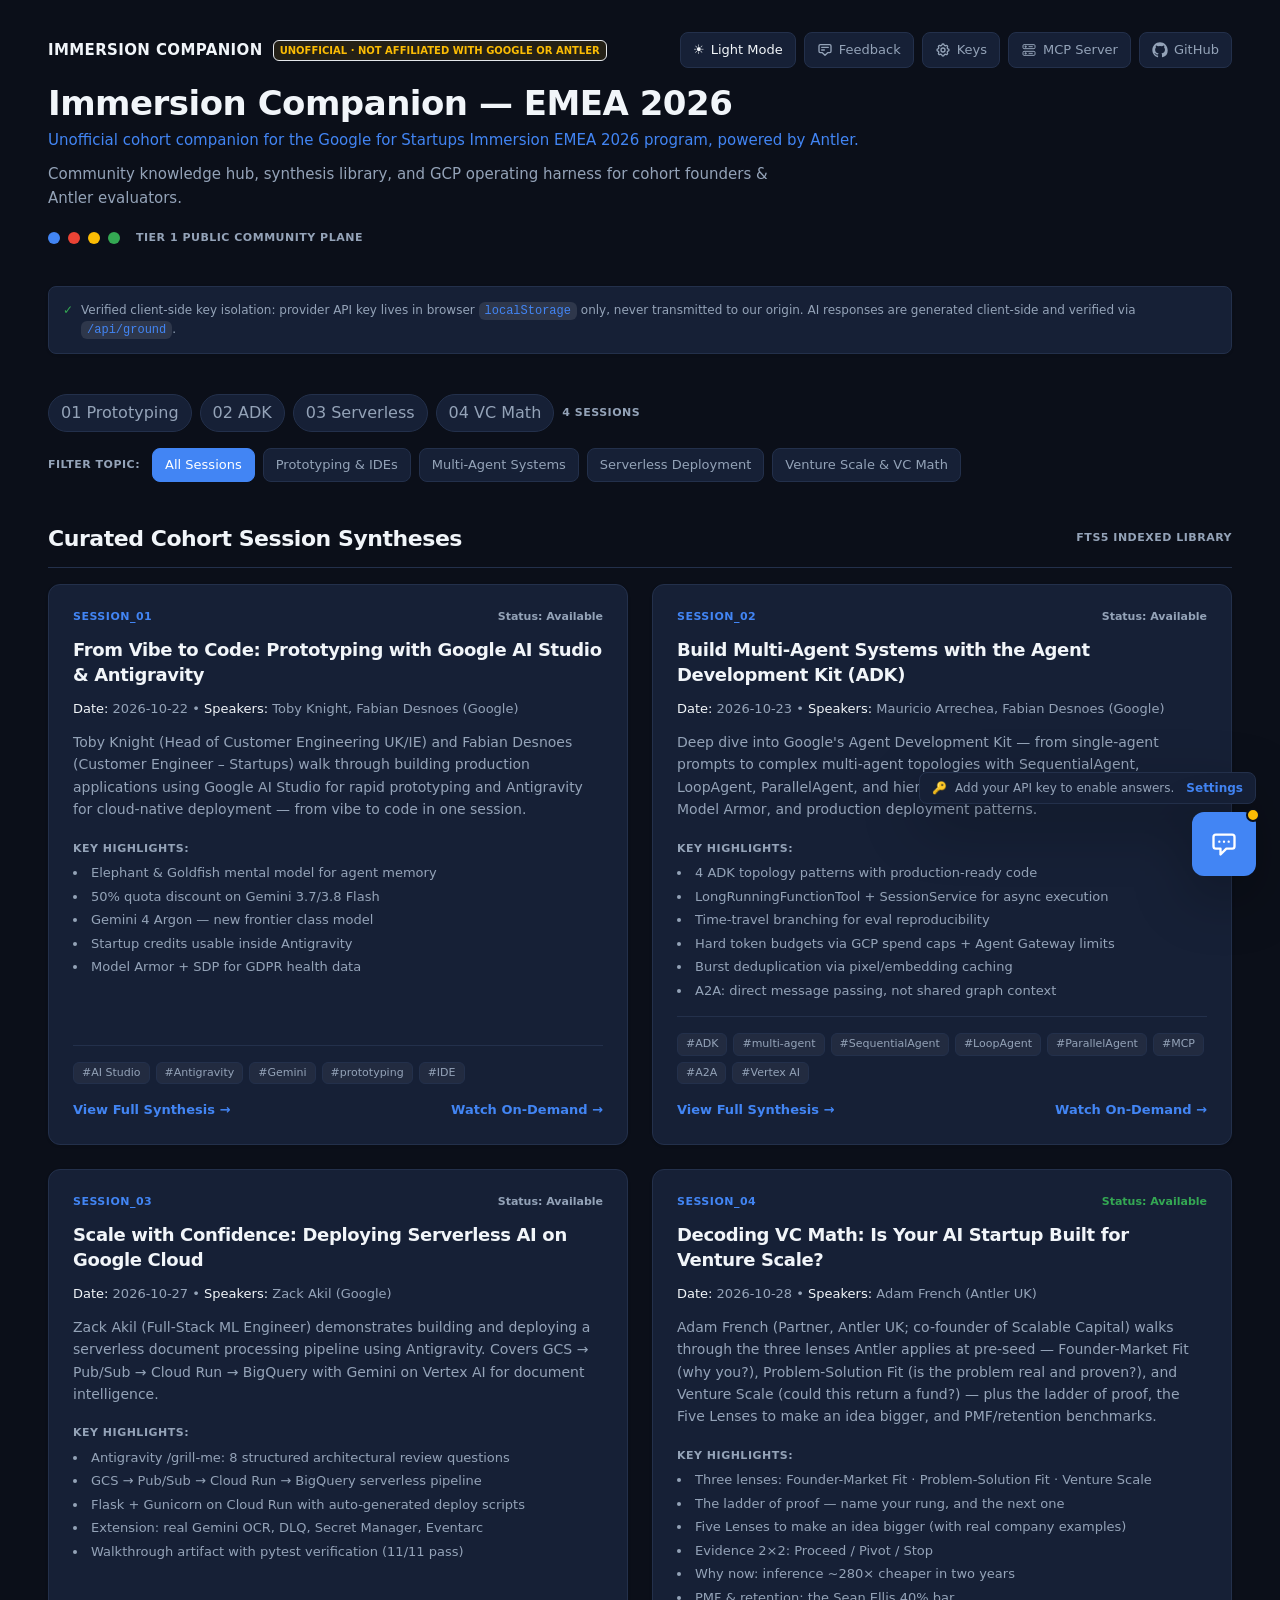
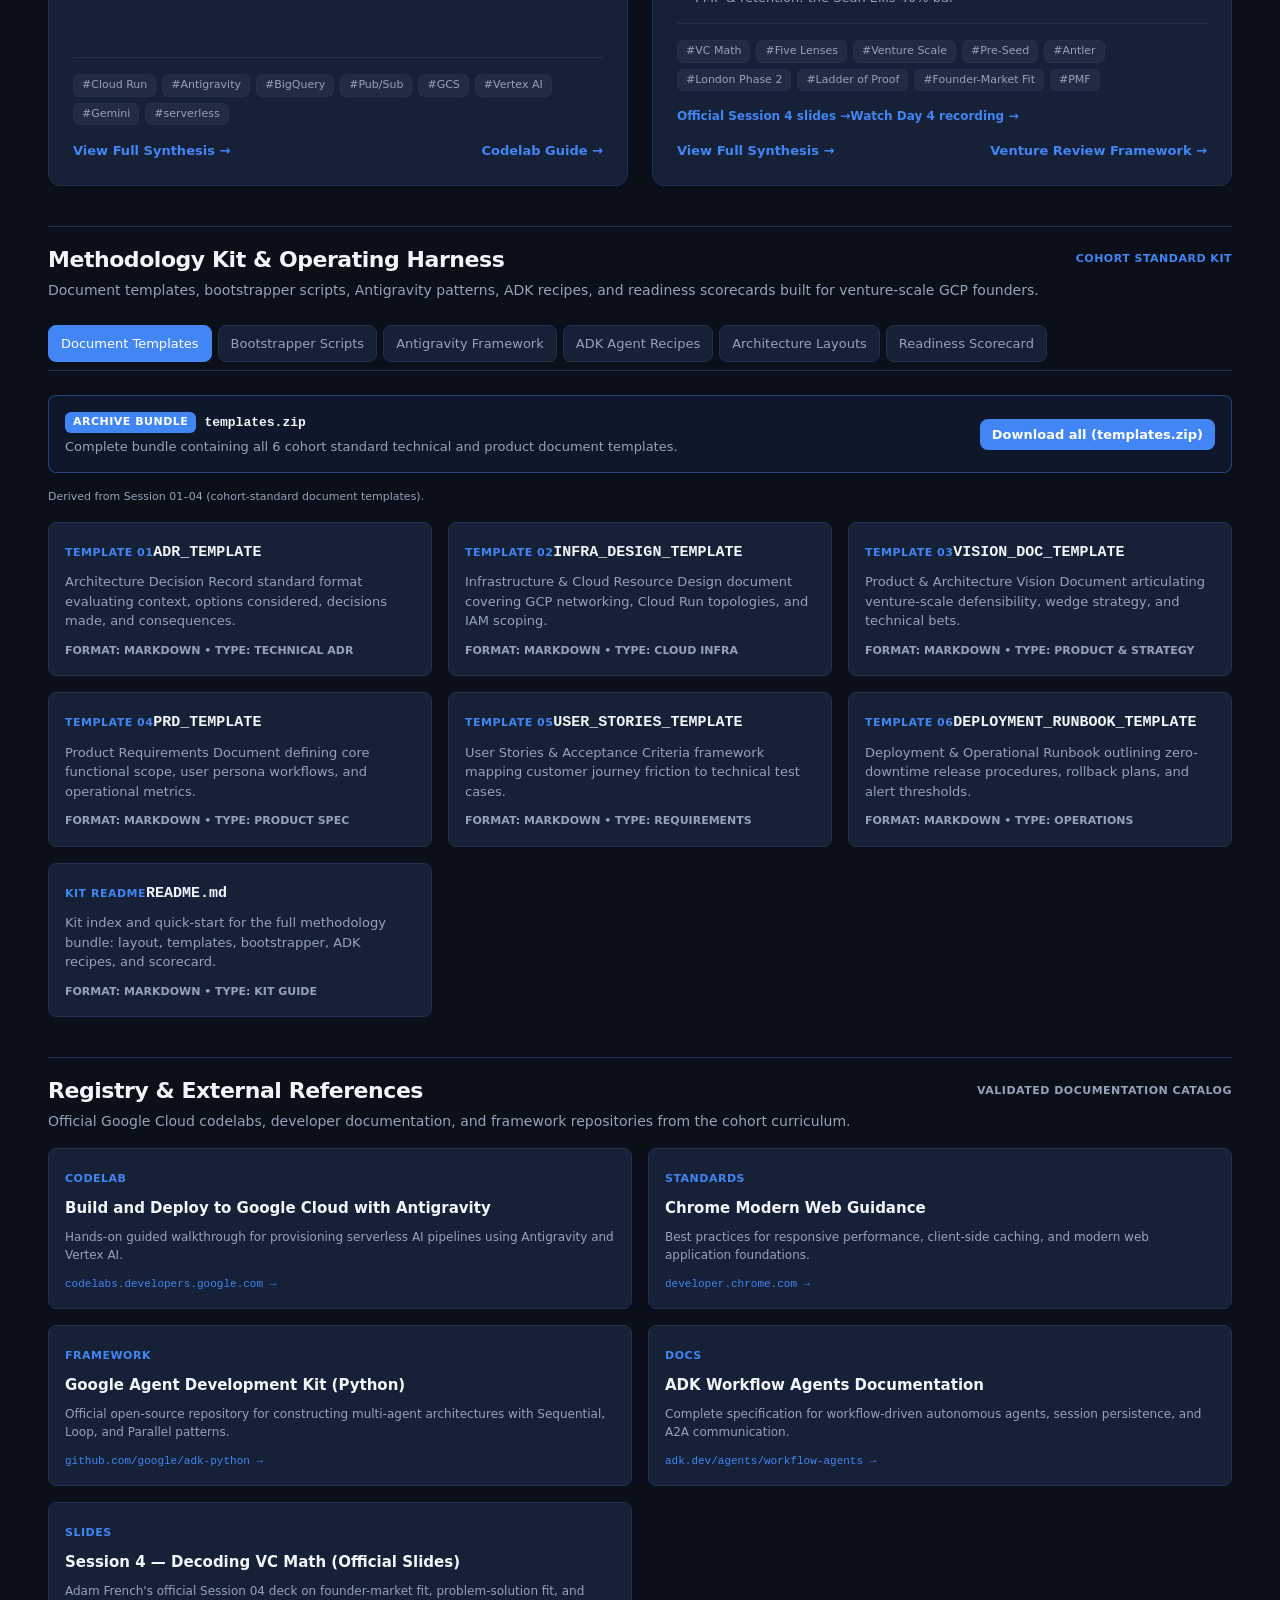
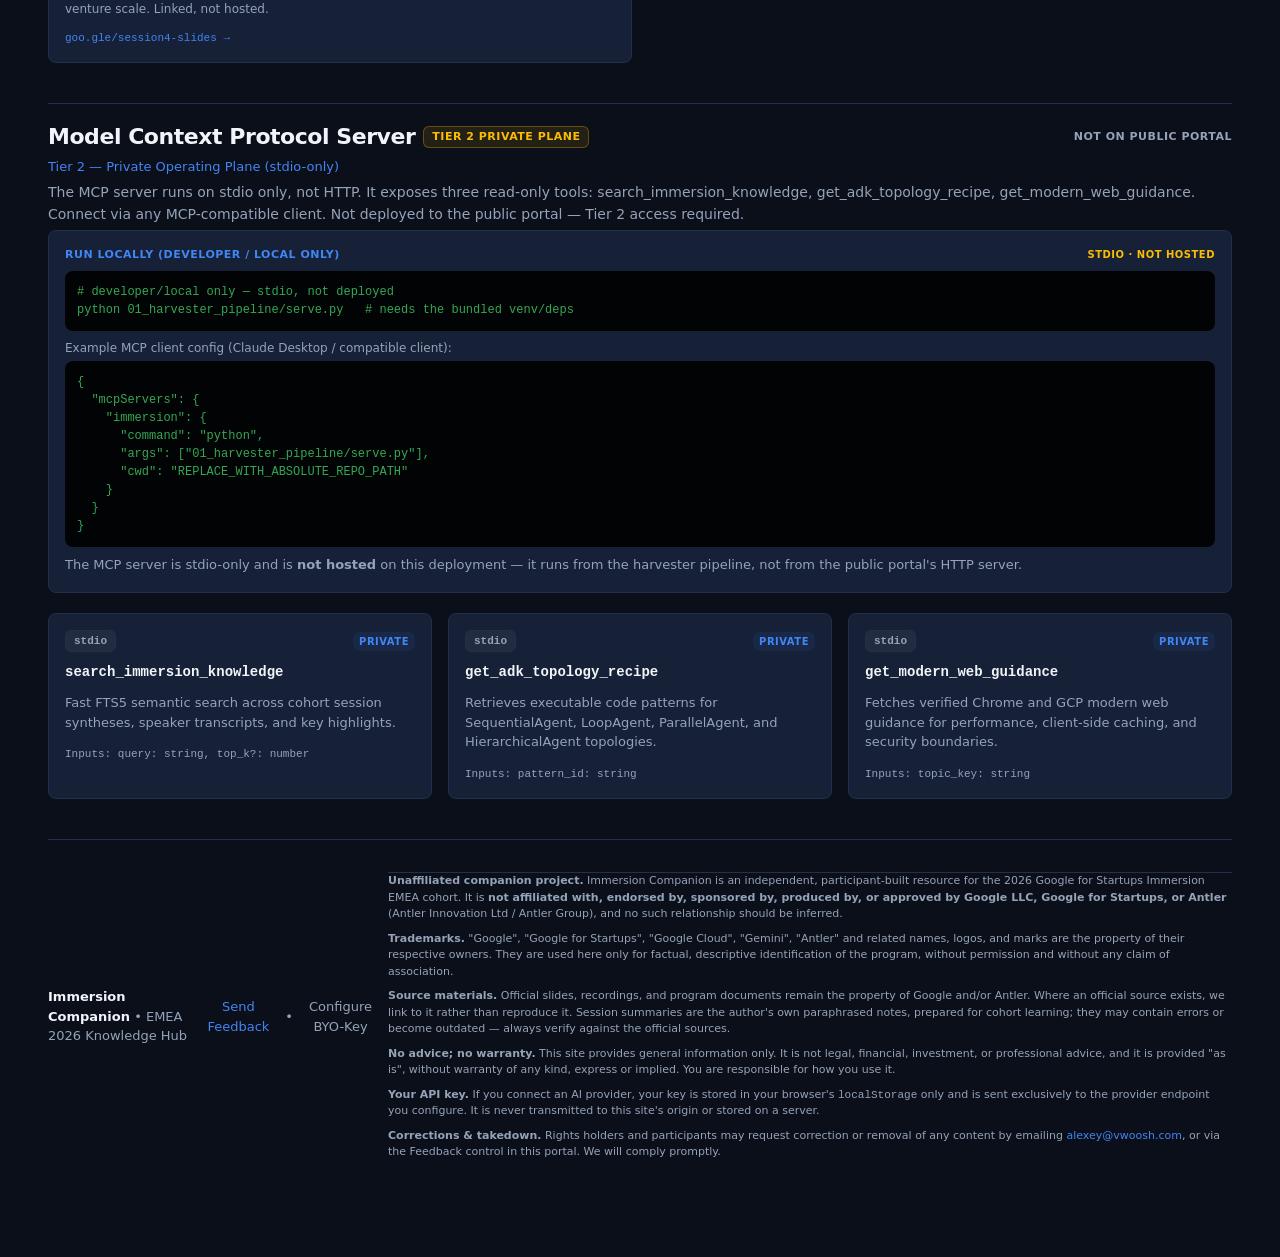
==== commit f1f2a6a9: "wave-b: Sprint 14 Portal Polish — add what was missing (sources, OG, prefill, scorecard, provenance," ====
--- a/site/index.html
+++ b/site/index.html
@@ -4,6 +4,13 @@
 <meta charset="utf-8"/>
 <meta content="width=device-width, initial-scale=1.0" name="viewport"/>
 <title>Immersion Companion — EMEA 2026 | Unofficial cohort hub</title>
+<meta property="og:type" content="website">
+<meta property="og:title" content="Immersion Companion — EMEA 2026">
+<meta property="og:description" content="Unofficial cohort companion for the Google for Startups Immersion EMEA 2026 program: session syntheses, ADK recipes, and a grounded assistant.">
+<meta property="og:image" content="assets/og.png">
+<meta property="og:image:width" content="1200">
+<meta property="og:image:height" content="630">
+<meta name="twitter:card" content="summary_large_image">
 <!-- Self-hosted Tailwind CSS (compiled from the same config below) — no third-party CDN dependency -->
 <link rel="stylesheet" href="compiled.css?v=20261106-local1">
 <style>
@@ -403,17 +410,17 @@
         </button>
 </div>
 <!-- TAB 1: TEMPLATES -->
-<div class="tab-pane space-y-4" id="tab-content-templates"><div class="p-4 rounded-md border border-accent/40 bg-accent-tint flex flex-col md:flex-row items-start md:items-center justify-between gap-3"><div class="space-y-1"><div class="flex items-center gap-2"><span class="text-[11px] font-bold uppercase tracking-[0.5px] px-2 py-0.5 rounded-sm bg-accent text-white">Archive Bundle</span><span class="font-mono text-[13px] font-bold text-text-primary">templates.zip</span></div><p class="text-[13px] text-text-secondary">Complete bundle containing all 6 cohort standard technical and product document templates.</p></div><a download="templates.zip" class="px-3 py-1.5 rounded-md bg-accent hover:bg-accent-hover text-white text-[13px] font-semibold transition-colors" href="methodology/templates/templates.zip">Download all (templates.zip)</a></div><div class="grid grid-cols-1 md:grid-cols-2 lg:grid-cols-3 gap-4"><div class="p-4 rounded-md border border-border bg-surface space-y-2"><span class="text-[11px] font-bold uppercase tracking-[0.5px] text-accent">TEMPLATE 01</span><a class="text-[15px] font-bold text-text-primary font-mono hover:text-accent" href="methodology/templates/ADR_TEMPLATE.md" rel="noopener" target="_blank">ADR_TEMPLATE</a><p class="text-[13px] text-text-secondary">Architecture Decision Record standard format evaluating context, options considered, decisions made, and consequences.</p><div class="pt-1 text-[11px] font-semibold text-text-muted uppercase">Format: Markdown • Type: Technical ADR</div></div><div class="p-4 rounded-md border border-border bg-surface space-y-2"><span class="text-[11px] font-bold uppercase tracking-[0.5px] text-accent">TEMPLATE 02</span><a class="text-[15px] font-bold text-text-primary font-mono hover:text-accent" href="methodology/templates/INFRA_DESIGN_TEMPLATE.md" rel="noopener" target="_blank">INFRA_DESIGN_TEMPLATE</a><p class="text-[13px] text-text-secondary">Infrastructure &amp; Cloud Resource Design document covering GCP networking, Cloud Run topologies, and IAM scoping.</p><div class="pt-1 text-[11px] font-semibold text-text-muted uppercase">Format: Markdown • Type: Cloud Infra</div></div><div class="p-4 rounded-md border border-border bg-surface space-y-2"><span class="text-[11px] font-bold uppercase tracking-[0.5px] text-accent">TEMPLATE 03</span><a class="text-[15px] font-bold text-text-primary font-mono hover:text-accent" href="methodology/templates/VISION_DOC_TEMPLATE.md" rel="noopener" target="_blank">VISION_DOC_TEMPLATE</a><p class="text-[13px] text-text-secondary">Product &amp; Architecture Vision Document articulating venture-scale defensibility, wedge strategy, and technical bets.</p><div class="pt-1 text-[11px] font-semibold text-text-muted uppercase">Format: Markdown • Type: Product &amp; Strategy</div></div><div class="p-4 rounded-md border border-border bg-surface space-y-2"><span class="text-[11px] font-bold uppercase tracking-[0.5px] text-accent">TEMPLATE 04</span><a class="text-[15px] font-bold text-text-primary font-mono hover:text-accent" href="methodology/templates/PRD_TEMPLATE.md" rel="noopener" target="_blank">PRD_TEMPLATE</a><p class="text-[13px] text-text-secondary">Product Requirements Document defining core functional scope, user persona workflows, and operational metrics.</p><div class="pt-1 text-[11px] font-semibold text-text-muted uppercase">Format: Markdown • Type: Product Spec</div></div><div class="p-4 rounded-md border border-border bg-surface space-y-2"><span class="text-[11px] font-bold uppercase tracking-[0.5px] text-accent">TEMPLATE 05</span><a class="text-[15px] font-bold text-text-primary font-mono hover:text-accent" href="methodology/templates/USER_STORIES_TEMPLATE.md" rel="noopener" target="_blank">USER_STORIES_TEMPLATE</a><p class="text-[13px] text-text-secondary">User Stories &amp; Acceptance Criteria framework mapping customer journey friction to technical test cases.</p><div class="pt-1 text-[11px] font-semibold text-text-muted uppercase">Format: Markdown • Type: Requirements</div></div><div class="p-4 rounded-md border border-border bg-surface space-y-2"><span class="text-[11px] font-bold uppercase tracking-[0.5px] text-accent">TEMPLATE 06</span><a class="text-[15px] font-bold text-text-primary font-mono hover:text-accent" href="methodology/templates/DEPLOYMENT_RUNBOOK_TEMPLATE.md" rel="noopener" target="_blank">DEPLOYMENT_RUNBOOK_TEMPLATE</a><p class="text-[13px] text-text-secondary">Deployment &amp; Operational Runbook outlining zero-downtime release procedures, rollback plans, and alert thresholds.</p><div class="pt-1 text-[11px] font-semibold text-text-muted uppercase">Format: Markdown • Type: Operations</div></div><div class="p-4 rounded-md border border-border bg-surface space-y-2"><span class="text-[11px] font-bold uppercase tracking-[0.5px] text-accent">KIT README</span><a class="text-[15px] font-bold text-text-primary font-mono hover:text-accent" href="methodology/README.md" rel="noopener" target="_blank">README.md</a><p class="text-[13px] text-text-secondary">Kit index and quick-start for the full methodology bundle: layout, templates, bootstrapper, ADK recipes, and scorecard.</p><div class="pt-1 text-[11px] font-semibold text-text-muted uppercase">Format: Markdown • Type: Kit Guide</div></div></div></div>
+<div class="tab-pane space-y-4" id="tab-content-templates"><div class="p-4 rounded-md border border-accent/40 bg-accent-tint flex flex-col md:flex-row items-start md:items-center justify-between gap-3"><div class="space-y-1"><div class="flex items-center gap-2"><span class="text-[11px] font-bold uppercase tracking-[0.5px] px-2 py-0.5 rounded-sm bg-accent text-white">Archive Bundle</span><span class="font-mono text-[13px] font-bold text-text-primary">templates.zip</span></div><p class="text-[13px] text-text-secondary">Complete bundle containing all 6 cohort standard technical and product document templates.</p></div><a download="templates.zip" class="px-3 py-1.5 rounded-md bg-accent hover:bg-accent-hover text-white text-[13px] font-semibold transition-colors" href="methodology/templates/templates.zip">Download all (templates.zip)</a></div><p class="text-[11px] text-text-muted">Derived from Session 01–04 (cohort-standard document templates).</p><div class="grid grid-cols-1 md:grid-cols-2 lg:grid-cols-3 gap-4"><div class="p-4 rounded-md border border-border bg-surface space-y-2"><span class="text-[11px] font-bold uppercase tracking-[0.5px] text-accent">TEMPLATE 01</span><a class="text-[15px] font-bold text-text-primary font-mono hover:text-accent" href="methodology/templates/ADR_TEMPLATE.md" rel="noopener" target="_blank">ADR_TEMPLATE</a><p class="text-[13px] text-text-secondary">Architecture Decision Record standard format evaluating context, options considered, decisions made, and consequences.</p><div class="pt-1 text-[11px] font-semibold text-text-muted uppercase">Format: Markdown • Type: Technical ADR</div></div><div class="p-4 rounded-md border border-border bg-surface space-y-2"><span class="text-[11px] font-bold uppercase tracking-[0.5px] text-accent">TEMPLATE 02</span><a class="text-[15px] font-bold text-text-primary font-mono hover:text-accent" href="methodology/templates/INFRA_DESIGN_TEMPLATE.md" rel="noopener" target="_blank">INFRA_DESIGN_TEMPLATE</a><p class="text-[13px] text-text-secondary">Infrastructure &amp; Cloud Resource Design document covering GCP networking, Cloud Run topologies, and IAM scoping.</p><div class="pt-1 text-[11px] font-semibold text-text-muted uppercase">Format: Markdown • Type: Cloud Infra</div></div><div class="p-4 rounded-md border border-border bg-surface space-y-2"><span class="text-[11px] font-bold uppercase tracking-[0.5px] text-accent">TEMPLATE 03</span><a class="text-[15px] font-bold text-text-primary font-mono hover:text-accent" href="methodology/templates/VISION_DOC_TEMPLATE.md" rel="noopener" target="_blank">VISION_DOC_TEMPLATE</a><p class="text-[13px] text-text-secondary">Product &amp; Architecture Vision Document articulating venture-scale defensibility, wedge strategy, and technical bets.</p><div class="pt-1 text-[11px] font-semibold text-text-muted uppercase">Format: Markdown • Type: Product &amp; Strategy</div></div><div class="p-4 rounded-md border border-border bg-surface space-y-2"><span class="text-[11px] font-bold uppercase tracking-[0.5px] text-accent">TEMPLATE 04</span><a class="text-[15px] font-bold text-text-primary font-mono hover:text-accent" href="methodology/templates/PRD_TEMPLATE.md" rel="noopener" target="_blank">PRD_TEMPLATE</a><p class="text-[13px] text-text-secondary">Product Requirements Document defining core functional scope, user persona workflows, and operational metrics.</p><div class="pt-1 text-[11px] font-semibold text-text-muted uppercase">Format: Markdown • Type: Product Spec</div></div><div class="p-4 rounded-md border border-border bg-surface space-y-2"><span class="text-[11px] font-bold uppercase tracking-[0.5px] text-accent">TEMPLATE 05</span><a class="text-[15px] font-bold text-text-primary font-mono hover:text-accent" href="methodology/templates/USER_STORIES_TEMPLATE.md" rel="noopener" target="_blank">USER_STORIES_TEMPLATE</a><p class="text-[13px] text-text-secondary">User Stories &amp; Acceptance Criteria framework mapping customer journey friction to technical test cases.</p><div class="pt-1 text-[11px] font-semibold text-text-muted uppercase">Format: Markdown • Type: Requirements</div></div><div class="p-4 rounded-md border border-border bg-surface space-y-2"><span class="text-[11px] font-bold uppercase tracking-[0.5px] text-accent">TEMPLATE 06</span><a class="text-[15px] font-bold text-text-primary font-mono hover:text-accent" href="methodology/templates/DEPLOYMENT_RUNBOOK_TEMPLATE.md" rel="noopener" target="_blank">DEPLOYMENT_RUNBOOK_TEMPLATE</a><p class="text-[13px] text-text-secondary">Deployment &amp; Operational Runbook outlining zero-downtime release procedures, rollback plans, and alert thresholds.</p><div class="pt-1 text-[11px] font-semibold text-text-muted uppercase">Format: Markdown • Type: Operations</div></div><div class="p-4 rounded-md border border-border bg-surface space-y-2"><span class="text-[11px] font-bold uppercase tracking-[0.5px] text-accent">KIT README</span><a class="text-[15px] font-bold text-text-primary font-mono hover:text-accent" href="methodology/README.md" rel="noopener" target="_blank">README.md</a><p class="text-[13px] text-text-secondary">Kit index and quick-start for the full methodology bundle: layout, templates, bootstrapper, ADK recipes, and scorecard.</p><div class="pt-1 text-[11px] font-semibold text-text-muted uppercase">Format: Markdown • Type: Kit Guide</div></div></div></div>
 <!-- TAB 2: BOOTSTRAPPER -->
-<div class="tab-pane hidden space-y-4" id="tab-content-bootstrapper"><div class="grid grid-cols-1 md:grid-cols-2 gap-4"><div class="p-5 rounded-md border border-border bg-surface space-y-3"><div class="flex items-center justify-between"><a class="font-mono font-bold text-[14px] text-accent hover:underline" href="methodology/scripts/gcp-project-init.sh" rel="noopener" target="_blank">gcp-project-init.sh</a><span class="text-[11px] font-semibold px-2 py-0.5 rounded-sm bg-black/5 dark:bg-white/5 border border-border text-text-muted font-mono">bash</span></div><h4 class="text-[15px] font-bold text-text-primary">GCP Project Setup &amp; Provisioning</h4><p class="text-[13px] text-text-secondary">Automates initial Google Cloud project configuration, enables Vertex AI and Cloud Run APIs, establishes IAM service accounts, and provisions least-privilege credentials.</p><pre class="p-3 rounded-md bg-black/90 text-[#34A853] font-mono text-[12px] overflow-x-auto">./scripts/gcp-project-init.sh --project-id=my-startup-2026 --region=europe-west1</pre></div><div class="p-5 rounded-md border border-border bg-surface space-y-3"><div class="flex items-center justify-between"><a class="font-mono font-bold text-[14px] text-accent hover:underline" href="methodology/scripts/deploy-cloud-run.sh" rel="noopener" target="_blank">deploy-cloud-run.sh</a><span class="text-[11px] font-semibold px-2 py-0.5 rounded-sm bg-black/5 dark:bg-white/5 border border-border text-text-muted font-mono">bash</span></div><h4 class="text-[15px] font-bold text-text-primary">Zero-Ops Container Deployment</h4><p class="text-[13px] text-text-secondary">Automated build and zero-ops deployment container pipeline for Cloud Run microservices with environment secret injection and Cloud Build trigger verification.</p><pre class="p-3 rounded-md bg-black/90 text-[#34A853] font-mono text-[12px] overflow-x-auto">./scripts/deploy-cloud-run.sh --service=ai-processor --min-instances=0 --max-instances=5</pre></div></div></div>
+<div class="tab-pane hidden space-y-4" id="tab-content-bootstrapper"><p class="text-[11px] text-text-muted">Derived from Session 03 (Zack Akil, 27 Oct 2026) — GCP provisioning and Cloud Run deployment.</p><div class="grid grid-cols-1 md:grid-cols-2 gap-4"><div class="p-5 rounded-md border border-border bg-surface space-y-3"><div class="flex items-center justify-between"><a class="font-mono font-bold text-[14px] text-accent hover:underline" href="methodology/scripts/gcp-project-init.sh" rel="noopener" target="_blank">gcp-project-init.sh</a><span class="text-[11px] font-semibold px-2 py-0.5 rounded-sm bg-black/5 dark:bg-white/5 border border-border text-text-muted font-mono">bash</span></div><h4 class="text-[15px] font-bold text-text-primary">GCP Project Setup &amp; Provisioning</h4><p class="text-[13px] text-text-secondary">Automates initial Google Cloud project configuration, enables Vertex AI and Cloud Run APIs, establishes IAM service accounts, and provisions least-privilege credentials.</p><pre class="p-3 rounded-md bg-black/90 text-[#34A853] font-mono text-[12px] overflow-x-auto">./scripts/gcp-project-init.sh --project-id=my-startup-2026 --region=europe-west1</pre></div><div class="p-5 rounded-md border border-border bg-surface space-y-3"><div class="flex items-center justify-between"><a class="font-mono font-bold text-[14px] text-accent hover:underline" href="methodology/scripts/deploy-cloud-run.sh" rel="noopener" target="_blank">deploy-cloud-run.sh</a><span class="text-[11px] font-semibold px-2 py-0.5 rounded-sm bg-black/5 dark:bg-white/5 border border-border text-text-muted font-mono">bash</span></div><h4 class="text-[15px] font-bold text-text-primary">Zero-Ops Container Deployment</h4><p class="text-[13px] text-text-secondary">Automated build and zero-ops deployment container pipeline for Cloud Run microservices with environment secret injection and Cloud Build trigger verification.</p><pre class="p-3 rounded-md bg-black/90 text-[#34A853] font-mono text-[12px] overflow-x-auto">./scripts/deploy-cloud-run.sh --service=ai-processor --min-instances=0 --max-instances=5</pre></div></div></div>
 <!-- TAB 3: ANTIGRAVITY -->
-<div class="tab-pane hidden space-y-4" id="tab-content-antigravity"><div class="space-y-4"><div class="p-4 rounded-md border border-border bg-surface"><h4 class="text-[15px] font-bold text-text-primary">Antigravity 8-Question Review Harness (/grill-me)</h4><p class="text-[13px] text-text-secondary mt-1">Four production review modules derived from Session 03 (Zack Akil) to stress-test architecture before deploying to Google Cloud.</p></div><div class="grid grid-cols-1 md:grid-cols-2 gap-4"><div class="p-4 rounded-md border border-border bg-surface space-y-2"><div class="flex items-center justify-between"><a class="font-mono font-bold text-[13px] text-accent hover:underline" href="methodology/antigravity/grill-me-deploy-readiness.md" rel="noopener" target="_blank">grill-me-deploy-readiness</a><span class="text-[11px] font-semibold text-text-muted">Module 01</span></div><p class="text-[13px] text-text-secondary">Validates Cloud Run service configurations, container packaging size, startup probe readiness, and cold-start latency thresholds under traffic bursts.</p></div><div class="p-4 rounded-md border border-border bg-surface space-y-2"><div class="flex items-center justify-between"><a class="font-mono font-bold text-[13px] text-accent hover:underline" href="methodology/antigravity/grill-me-security.md" rel="noopener" target="_blank">grill-me-security</a><span class="text-[11px] font-semibold text-text-muted">Module 02</span></div><p class="text-[13px] text-text-secondary">Enforces IAM least-privilege scoping, dedicated non-root service accounts, Secret Manager isolation, and ingress network firewall rules.</p></div><div class="p-4 rounded-md border border-border bg-surface space-y-2"><div class="flex items-center justify-between"><a class="font-mono font-bold text-[13px] text-accent hover:underline" href="methodology/antigravity/grill-me-observability.md" rel="noopener" target="_blank">grill-me-observability</a><span class="text-[11px] font-semibold text-text-muted">Module 03</span></div><p class="text-[13px] text-text-secondary">Inspects structured JSON Cloud Logging, OpenTelemetry tracing context propagation, and Cloud Monitoring alert policies for error budgets.</p></div><div class="p-4 rounded-md border border-border bg-surface space-y-2"><div class="flex items-center justify-between"><a class="font-mono font-bold text-[13px] text-accent hover:underline" href="methodology/antigravity/grill-me-architecture.md" rel="noopener" target="_blank">grill-me-architecture</a><span class="text-[11px] font-semibold text-text-muted">Module 04</span></div><p class="text-[13px] text-text-secondary">Evaluates Pub/Sub dead-letter queue (DLQ) topology, Eventarc event schema versioning, and BigQuery streaming sink partition design.</p></div></div></div></div>
+<div class="tab-pane hidden space-y-4" id="tab-content-antigravity"><div class="space-y-4"><div class="p-4 rounded-md border border-border bg-surface"><h4 class="text-[15px] font-bold text-text-primary">Antigravity 8-Question Review Harness (/grill-me)</h4><p class="text-[13px] text-text-secondary mt-1">Four production review modules derived from Session 03 (Zack Akil) to stress-test architecture before deploying to Google Cloud.</p><p class="text-[11px] text-text-muted mt-1">Derived from Session 03 (Zack Akil, 27 Oct 2026).</p></div><div class="grid grid-cols-1 md:grid-cols-2 gap-4"><div class="p-4 rounded-md border border-border bg-surface space-y-2"><div class="flex items-center justify-between"><a class="font-mono font-bold text-[13px] text-accent hover:underline" href="methodology/antigravity/grill-me-deploy-readiness.md" rel="noopener" target="_blank">grill-me-deploy-readiness</a><span class="text-[11px] font-semibold text-text-muted">Module 01</span></div><p class="text-[13px] text-text-secondary">Validates Cloud Run service configurations, container packaging size, startup probe readiness, and cold-start latency thresholds under traffic bursts.</p></div><div class="p-4 rounded-md border border-border bg-surface space-y-2"><div class="flex items-center justify-between"><a class="font-mono font-bold text-[13px] text-accent hover:underline" href="methodology/antigravity/grill-me-security.md" rel="noopener" target="_blank">grill-me-security</a><span class="text-[11px] font-semibold text-text-muted">Module 02</span></div><p class="text-[13px] text-text-secondary">Enforces IAM least-privilege scoping, dedicated non-root service accounts, Secret Manager isolation, and ingress network firewall rules.</p></div><div class="p-4 rounded-md border border-border bg-surface space-y-2"><div class="flex items-center justify-between"><a class="font-mono font-bold text-[13px] text-accent hover:underline" href="methodology/antigravity/grill-me-observability.md" rel="noopener" target="_blank">grill-me-observability</a><span class="text-[11px] font-semibold text-text-muted">Module 03</span></div><p class="text-[13px] text-text-secondary">Inspects structured JSON Cloud Logging, OpenTelemetry tracing context propagation, and Cloud Monitoring alert policies for error budgets.</p></div><div class="p-4 rounded-md border border-border bg-surface space-y-2"><div class="flex items-center justify-between"><a class="font-mono font-bold text-[13px] text-accent hover:underline" href="methodology/antigravity/grill-me-architecture.md" rel="noopener" target="_blank">grill-me-architecture</a><span class="text-[11px] font-semibold text-text-muted">Module 04</span></div><p class="text-[13px] text-text-secondary">Evaluates Pub/Sub dead-letter queue (DLQ) topology, Eventarc event schema versioning, and BigQuery streaming sink partition design.</p></div></div></div></div>
 <!-- TAB 4: ADK -->
-<div class="tab-pane hidden space-y-4" id="tab-content-adk"><div class="space-y-4"><div class="p-4 rounded-md border border-border bg-surface"><h4 class="text-[15px] font-bold text-text-primary">ADK Production Topology Starters</h4><p class="text-[13px] text-text-secondary mt-1">Official starters based on Google's Agent Development Kit (Mauricio Arrechea &amp; Fabian Desnoes, Session 02) with state reconciliation and tool gating.</p></div><div class="grid grid-cols-1 md:grid-cols-2 gap-4"><div class="p-4 rounded-md border border-border bg-surface space-y-2"><div class="flex items-center justify-between"><a class="font-mono font-bold text-[13px] text-accent hover:underline" href="methodology/adk/sequential_agent_starter.py" rel="noopener" target="_blank">sequential_agent_starter.py</a><span class="text-[11px] font-semibold text-text-muted">Pattern 1</span></div><p class="text-[13px] text-text-secondary">Linear step-by-step pipeline execution passing typed session state forward with deterministic validation gates between transitions.</p><div class="text-[11px] font-mono text-text-muted">Topologies: Linear • Stateful • Guarded</div></div><div class="p-4 rounded-md border border-border bg-surface space-y-2"><div class="flex items-center justify-between"><a class="font-mono font-bold text-[13px] text-accent hover:underline" href="methodology/adk/loop_agent_starter.py" rel="noopener" target="_blank">loop_agent_starter.py</a><span class="text-[11px] font-semibold text-text-muted">Pattern 2</span></div><p class="text-[13px] text-text-secondary">Iterative convergence and validation loop agent with hard iteration bounds, criteria evaluators, and backtrack support.</p><div class="text-[11px] font-mono text-text-muted">Topologies: Cyclic • Self-Refining • Bounded</div></div><div class="p-4 rounded-md border border-border bg-surface space-y-2"><div class="flex items-center justify-between"><a class="font-mono font-bold text-[13px] text-accent hover:underline" href="methodology/adk/parallel_agent_starter.py" rel="noopener" target="_blank">parallel_agent_starter.py</a><span class="text-[11px] font-semibold text-text-muted">Pattern 3</span></div><p class="text-[13px] text-text-secondary">Concurrent sub-agent dispatch and fan-in result aggregation utilizing LongRunningFunctionTool for async execution.</p><div class="text-[11px] font-mono text-text-muted">Topologies: Fan-out • Concurrent • Fan-in</div></div><div class="p-4 rounded-md border border-border bg-surface space-y-2"><div class="flex items-center justify-between"><a class="font-mono font-bold text-[13px] text-accent hover:underline" href="methodology/adk/hierarchical_agent_starter.py" rel="noopener" target="_blank">hierarchical_agent_starter.py</a><span class="text-[11px] font-semibold text-text-muted">Pattern 4</span></div><p class="text-[13px] text-text-secondary">Supervisor agent orchestrating specialized sub-agents with A2A protocol point-to-point messaging and centralized token spend caps.</p><div class="text-[11px] font-mono text-text-muted">Topologies: Supervisor • Delegation • A2A</div></div></div></div></div>
+<div class="tab-pane hidden space-y-4" id="tab-content-adk"><div class="space-y-4"><div class="p-4 rounded-md border border-border bg-surface"><h4 class="text-[15px] font-bold text-text-primary">ADK Production Topology Starters</h4><p class="text-[13px] text-text-secondary mt-1">Official starters based on Google's Agent Development Kit (Mauricio Arrechea &amp; Fabian Desnoes, Session 02) with state reconciliation and tool gating.</p><p class="text-[11px] text-text-muted mt-1">Derived from Session 02 (Mauricio Arrechea &amp; Fabian Desnoes, 23 Oct 2026).</p></div><div class="grid grid-cols-1 md:grid-cols-2 gap-4"><div class="p-4 rounded-md border border-border bg-surface space-y-2"><div class="flex items-center justify-between"><a class="font-mono font-bold text-[13px] text-accent hover:underline" href="methodology/adk/sequential_agent_starter.py" rel="noopener" target="_blank">sequential_agent_starter.py</a><span class="text-[11px] font-semibold text-text-muted">Pattern 1</span></div><p class="text-[13px] text-text-secondary">Linear step-by-step pipeline execution passing typed session state forward with deterministic validation gates between transitions.</p><div class="text-[11px] font-mono text-text-muted">Topologies: Linear • Stateful • Guarded</div></div><div class="p-4 rounded-md border border-border bg-surface space-y-2"><div class="flex items-center justify-between"><a class="font-mono font-bold text-[13px] text-accent hover:underline" href="methodology/adk/loop_agent_starter.py" rel="noopener" target="_blank">loop_agent_starter.py</a><span class="text-[11px] font-semibold text-text-muted">Pattern 2</span></div><p class="text-[13px] text-text-secondary">Iterative convergence and validation loop agent with hard iteration bounds, criteria evaluators, and backtrack support.</p><div class="text-[11px] font-mono text-text-muted">Topologies: Cyclic • Self-Refining • Bounded</div></div><div class="p-4 rounded-md border border-border bg-surface space-y-2"><div class="flex items-center justify-between"><a class="font-mono font-bold text-[13px] text-accent hover:underline" href="methodology/adk/parallel_agent_starter.py" rel="noopener" target="_blank">parallel_agent_starter.py</a><span class="text-[11px] font-semibold text-text-muted">Pattern 3</span></div><p class="text-[13px] text-text-secondary">Concurrent sub-agent dispatch and fan-in result aggregation utilizing LongRunningFunctionTool for async execution.</p><div class="text-[11px] font-mono text-text-muted">Topologies: Fan-out • Concurrent • Fan-in</div></div><div class="p-4 rounded-md border border-border bg-surface space-y-2"><div class="flex items-center justify-between"><a class="font-mono font-bold text-[13px] text-accent hover:underline" href="methodology/adk/hierarchical_agent_starter.py" rel="noopener" target="_blank">hierarchical_agent_starter.py</a><span class="text-[11px] font-semibold text-text-muted">Pattern 4</span></div><p class="text-[13px] text-text-secondary">Supervisor agent orchestrating specialized sub-agents with A2A protocol point-to-point messaging and centralized token spend caps.</p><div class="text-[11px] font-mono text-text-muted">Topologies: Supervisor • Delegation • A2A</div></div></div></div></div>
 <!-- TAB 5: LAYOUT -->
-<div class="tab-pane hidden space-y-4" id="tab-content-layout"><div class="space-y-4"><div class="p-4 rounded-md border border-border bg-surface"><div class="flex items-center justify-between"><h4 class="text-[15px] font-bold text-text-primary">Standard Cohort 7-Zone Repository Layout</h4><a class="font-mono text-[12px] text-accent hover:underline" href="methodology/structure/folder-layout.md" rel="noopener" target="_blank">folder-layout.md →</a></div><p class="text-[13px] text-text-secondary mt-1">Standardized project directory convention ensuring clean separation of architecture contracts, agent code, cloud infra, and evaluation test suites.</p></div><div class="grid grid-cols-1 md:grid-cols-2 lg:grid-cols-3 gap-3"><div class="p-3 rounded-md border border-border bg-surface space-y-1"><a class="font-mono text-accent font-bold text-[13px] hover:underline" href="methodology/structure/zone-readmes/01_specs_README.md" rel="noopener" target="_blank">specs/</a><p class="text-[12px] text-text-secondary">Architecture Decision Records (ADRs), interface RFCs, requirements, and system boundary contracts.</p></div><div class="p-3 rounded-md border border-border bg-surface space-y-1"><a class="font-mono text-accent font-bold text-[13px] hover:underline" href="methodology/structure/zone-readmes/02_design_README.md" rel="noopener" target="_blank">design/</a><p class="text-[12px] text-text-secondary">System architecture diagrams, data models, interface wireframes, and schema specifications.</p></div><div class="p-3 rounded-md border border-border bg-surface space-y-1"><a class="font-mono text-accent font-bold text-[13px] hover:underline" href="methodology/structure/zone-readmes/03_src_README.md" rel="noopener" target="_blank">src/</a><p class="text-[12px] text-text-secondary">Core application source code, ADK multi-agent definitions, runtime handlers, and model clients.</p></div><div class="p-3 rounded-md border border-border bg-surface space-y-1"><a class="font-mono text-accent font-bold text-[13px] hover:underline" href="methodology/structure/zone-readmes/04_infra_README.md" rel="noopener" target="_blank">infra/</a><p class="text-[12px] text-text-secondary">Terraform modules, IAM policies, and GCP infrastructure declarations for Cloud Run and Pub/Sub.</p></div><div class="p-3 rounded-md border border-border bg-surface space-y-1"><a class="font-mono text-accent font-bold text-[13px] hover:underline" href="methodology/structure/zone-readmes/05_tests_README.md" rel="noopener" target="_blank">tests/</a><p class="text-[12px] text-text-secondary">Pytest test suites, eval verification harnesses, agent benchmark runs, and synthetic mock fixtures.</p></div><div class="p-3 rounded-md border border-border bg-surface space-y-1"><a class="font-mono text-accent font-bold text-[13px] hover:underline" href="methodology/structure/zone-readmes/06_deploy_README.md" rel="noopener" target="_blank">deploy/</a><p class="text-[12px] text-text-secondary">Container Dockerfiles, Cloud Run configurations, CI/CD pipeline triggers, and operational deploy scripts.</p></div><div class="p-3 rounded-md border border-border bg-surface space-y-1 md:col-span-2 lg:col-span-3"><a class="font-mono text-accent font-bold text-[13px] hover:underline" href="methodology/structure/zone-readmes/07_docs_README.md" rel="noopener" target="_blank">docs/</a><p class="text-[12px] text-text-secondary">Operational runbooks, API specifications, developer onboarding guides, and Antler submission dossiers.</p></div></div></div></div>
+<div class="tab-pane hidden space-y-4" id="tab-content-layout"><div class="space-y-4"><div class="p-4 rounded-md border border-border bg-surface"><div class="flex items-center justify-between"><h4 class="text-[15px] font-bold text-text-primary">Standard Cohort 7-Zone Repository Layout</h4><a class="font-mono text-[12px] text-accent hover:underline" href="methodology/structure/folder-layout.md" rel="noopener" target="_blank">folder-layout.md →</a></div><p class="text-[13px] text-text-secondary mt-1">Standardized project directory convention ensuring clean separation of architecture contracts, agent code, cloud infra, and evaluation test suites.</p><p class="text-[11px] text-text-muted mt-1">Derived from Session 01 &amp; 03 — cohort-standard 7-zone repository layout.</p></div><div class="grid grid-cols-1 md:grid-cols-2 lg:grid-cols-3 gap-3"><div class="p-3 rounded-md border border-border bg-surface space-y-1"><a class="font-mono text-accent font-bold text-[13px] hover:underline" href="methodology/structure/zone-readmes/01_specs_README.md" rel="noopener" target="_blank">specs/</a><p class="text-[12px] text-text-secondary">Architecture Decision Records (ADRs), interface RFCs, requirements, and system boundary contracts.</p></div><div class="p-3 rounded-md border border-border bg-surface space-y-1"><a class="font-mono text-accent font-bold text-[13px] hover:underline" href="methodology/structure/zone-readmes/02_design_README.md" rel="noopener" target="_blank">design/</a><p class="text-[12px] text-text-secondary">System architecture diagrams, data models, interface wireframes, and schema specifications.</p></div><div class="p-3 rounded-md border border-border bg-surface space-y-1"><a class="font-mono text-accent font-bold text-[13px] hover:underline" href="methodology/structure/zone-readmes/03_src_README.md" rel="noopener" target="_blank">src/</a><p class="text-[12px] text-text-secondary">Core application source code, ADK multi-agent definitions, runtime handlers, and model clients.</p></div><div class="p-3 rounded-md border border-border bg-surface space-y-1"><a class="font-mono text-accent font-bold text-[13px] hover:underline" href="methodology/structure/zone-readmes/04_infra_README.md" rel="noopener" target="_blank">infra/</a><p class="text-[12px] text-text-secondary">Terraform modules, IAM policies, and GCP infrastructure declarations for Cloud Run and Pub/Sub.</p></div><div class="p-3 rounded-md border border-border bg-surface space-y-1"><a class="font-mono text-accent font-bold text-[13px] hover:underline" href="methodology/structure/zone-readmes/05_tests_README.md" rel="noopener" target="_blank">tests/</a><p class="text-[12px] text-text-secondary">Pytest test suites, eval verification harnesses, agent benchmark runs, and synthetic mock fixtures.</p></div><div class="p-3 rounded-md border border-border bg-surface space-y-1"><a class="font-mono text-accent font-bold text-[13px] hover:underline" href="methodology/structure/zone-readmes/06_deploy_README.md" rel="noopener" target="_blank">deploy/</a><p class="text-[12px] text-text-secondary">Container Dockerfiles, Cloud Run configurations, CI/CD pipeline triggers, and operational deploy scripts.</p></div><div class="p-3 rounded-md border border-border bg-surface space-y-1 md:col-span-2 lg:col-span-3"><a class="font-mono text-accent font-bold text-[13px] hover:underline" href="methodology/structure/zone-readmes/07_docs_README.md" rel="noopener" target="_blank">docs/</a><p class="text-[12px] text-text-secondary">Operational runbooks, API specifications, developer onboarding guides, and Antler submission dossiers.</p></div></div></div></div>
 <!-- TAB 6: SCORECARD -->
-<div class="tab-pane hidden space-y-4" id="tab-content-scorecard"><div class="p-5 rounded-md border border-border bg-surface space-y-4"><div class="flex items-center justify-between"><h4 class="text-[16px] font-bold text-text-primary">Round-2 Self-Assessment — Adam French's Three Questions</h4><a class="font-mono text-[12px] text-accent hover:underline" href="methodology/vc/scorecard.html" rel="noopener" target="_blank">scorecard.html →</a></div><p class="text-[13px] text-text-secondary">A self-check based on the three lenses Adam French presented in Session 04. Not an Antler-published rubric.</p><div class="grid grid-cols-1 md:grid-cols-2 lg:grid-cols-4 gap-3 pt-2"><div class="p-4 rounded border border-border space-y-1"><div class="text-[14px] font-bold text-accent">Why you?</div><div class="text-[11px] font-bold uppercase text-text-primary">Founder-Market Fit</div><p class="text-[12px] text-text-secondary mt-1">What is your earned secret, in one sentence?</p></div><div class="p-4 rounded border border-border space-y-1"><div class="text-[14px] font-bold text-accent">Is it proven?</div><div class="text-[11px] font-bold uppercase text-text-primary">Problem-Solution Fit</div><p class="text-[12px] text-text-secondary mt-1">Name your rung on the ladder of proof, and the next one.</p></div><div class="p-4 rounded border border-border space-y-1"><div class="text-[14px] font-bold text-accent">Return a fund?</div><div class="text-[11px] font-bold uppercase text-text-primary">Venture Scale</div><p class="text-[12px] text-text-secondary mt-1">What does the wedge grow into — a credible path to hundreds of millions in revenue?</p></div><div class="p-4 rounded border border-border space-y-1"><div class="text-[14px] font-bold text-accent">Fake PMF?</div><div class="text-[11px] font-bold uppercase text-text-primary">Unit-Economics Check</div><p class="text-[12px] text-text-secondary mt-1">Do your costs grow linearly with revenue? If so, it's fake PMF.</p></div></div></div></div>
+<div class="tab-pane hidden space-y-4" id="tab-content-scorecard"><div class="p-5 rounded-md border border-border bg-surface space-y-4"><div class="flex items-center justify-between"><h4 class="text-[16px] font-bold text-text-primary">Round-2 Self-Assessment — Adam French's Three Questions</h4><a class="font-mono text-[12px] text-accent hover:underline" href="methodology/vc/scorecard.html" rel="noopener" target="_blank">scorecard.html →</a></div><p class="text-[13px] text-text-secondary">A self-check based on the three lenses Adam French presented in Session 04. Not an Antler-published rubric.</p><p class="text-[11px] text-text-muted">Derived from Session 04 — VC Math (Adam French, 28 Oct 2026).</p><ul class="space-y-2 list-none"><li class="p-4 rounded border border-border space-y-1"><div class="text-[11px] font-bold uppercase text-text-primary">1 · Founder-Market Fit — “Why you?”</div><p class="text-[12px] text-text-secondary mt-1">What is your earned secret, in one sentence?</p></li><li class="p-4 rounded border border-border space-y-1"><div class="text-[11px] font-bold uppercase text-text-primary">2 · Problem-Solution Fit — “Is it proven?”</div><p class="text-[12px] text-text-secondary mt-1">Name your rung on the ladder of proof, and the next one.</p></li><li class="p-4 rounded border border-border space-y-1"><div class="text-[11px] font-bold uppercase text-text-primary">3 · Venture Scale — “Return a fund?”</div><p class="text-[12px] text-text-secondary mt-1">What does the wedge grow into — a credible path to hundreds of millions in revenue?</p></li><li class="p-4 rounded border border-border space-y-1"><div class="text-[11px] font-bold uppercase text-text-primary">4 · Unit-Economics Check — “Fake PMF?”</div><p class="text-[12px] text-text-secondary mt-1">Do your costs grow linearly with revenue? If so, it's fake PMF.</p></li></ul></div></div>
 </section>
 <!-- SC-04 REGISTRY & EXTERNAL REFERENCES (catalog items + Session 04 official slides; link, don't host) -->
 <section class="space-y-4 pt-4 border-t border-border" id="registry">
@@ -467,7 +474,16 @@
 <div class="text-[11px] font-mono text-accent pt-1">goo.gle/session4-slides →</div>
 </a>
 </div>
-</section><section class="space-y-4 pt-4 border-t border-border" id="mcp-server"><div class="space-y-1"><div class="flex items-center justify-between"><div class="flex items-center gap-2"><h2 class="text-[22px] font-bold tracking-[-0.45px] text-text-primary">Model Context Protocol Server</h2><span class="text-[11px] font-bold uppercase tracking-[0.5px] px-2 py-0.5 rounded-sm bg-warning/10 text-warning border border-warning/30">Tier 2 Private Plane</span></div><span class="text-[11px] font-semibold uppercase tracking-[0.5px] text-text-muted">Not on public portal</span></div><div class="text-[13px] font-medium text-accent">Tier 2 — Private Operating Plane (stdio-only)</div><p class="text-[14px] text-text-secondary leading-[1.6]">The MCP server runs on stdio only, not HTTP. It exposes three read-only tools: search_immersion_knowledge, get_adk_topology_recipe, get_modern_web_guidance. Connect via any MCP-compatible client. Not deployed to the public portal — Tier 2 access required.</p></div><div class="grid grid-cols-1 md:grid-cols-3 gap-4 pt-1"><div class="p-4 rounded-md border border-border bg-surface space-y-2.5"><div class="flex items-center justify-between"><span class="text-[11px] font-mono px-2 py-0.5 rounded-sm bg-black/5 dark:bg-white/5 border border-border text-text-secondary font-semibold">stdio</span><span class="text-[10px] font-bold uppercase tracking-[0.5px] px-1.5 py-0.5 rounded-sm bg-accent-tint text-accent">private</span></div><h4 class="font-mono font-bold text-[14px] text-text-primary">search_immersion_knowledge</h4><p class="text-[13px] text-text-secondary leading-[1.5]">Fast FTS5 semantic search across cohort session syntheses, speaker transcripts, and key highlights.</p><div class="text-[11px] text-text-muted font-mono pt-1">Inputs: query: string, top_k?: number</div></div><div class="p-4 rounded-md border border-border bg-surface space-y-2.5"><div class="flex items-center justify-between"><span class="text-[11px] font-mono px-2 py-0.5 rounded-sm bg-black/5 dark:bg-white/5 border border-border text-text-secondary font-semibold">stdio</span><span class="text-[10px] font-bold uppercase tracking-[0.5px] px-1.5 py-0.5 rounded-sm bg-accent-tint text-accent">private</span></div><h4 class="font-mono font-bold text-[14px] text-text-primary">get_adk_topology_recipe</h4><p class="text-[13px] text-text-secondary leading-[1.5]">Retrieves executable code patterns for SequentialAgent, LoopAgent, ParallelAgent, and HierarchicalAgent topologies.</p><div class="text-[11px] text-text-muted font-mono pt-1">Inputs: pattern_id: string</div></div><div class="p-4 rounded-md border border-border bg-surface space-y-2.5"><div class="flex items-center justify-between"><span class="text-[11px] font-mono px-2 py-0.5 rounded-sm bg-black/5 dark:bg-white/5 border border-border text-text-secondary font-semibold">stdio</span><span class="text-[10px] font-bold uppercase tracking-[0.5px] px-1.5 py-0.5 rounded-sm bg-accent-tint text-accent">private</span></div><h4 class="font-mono font-bold text-[14px] text-text-primary">get_modern_web_guidance</h4><p class="text-[13px] text-text-secondary leading-[1.5]">Fetches verified Chrome and GCP modern web guidance for performance, client-side caching, and security boundaries.</p><div class="text-[11px] text-text-muted font-mono pt-1">Inputs: topic_key: string</div></div></div></section>
+</section><section class="space-y-4 pt-4 border-t border-border" id="mcp-server"><div class="space-y-1"><div class="flex items-center justify-between"><div class="flex items-center gap-2"><h2 class="text-[22px] font-bold tracking-[-0.45px] text-text-primary">Model Context Protocol Server</h2><span class="text-[11px] font-bold uppercase tracking-[0.5px] px-2 py-0.5 rounded-sm bg-warning/10 text-warning border border-warning/30">Tier 2 Private Plane</span></div><span class="text-[11px] font-semibold uppercase tracking-[0.5px] text-text-muted">Not on public portal</span></div><div class="text-[13px] font-medium text-accent">Tier 2 — Private Operating Plane (stdio-only)</div><p class="text-[14px] text-text-secondary leading-[1.6]">The MCP server runs on stdio only, not HTTP. It exposes three read-only tools: search_immersion_knowledge, get_adk_topology_recipe, get_modern_web_guidance. Connect via any MCP-compatible client. Not deployed to the public portal — Tier 2 access required.</p><div class="p-4 rounded-md border border-border bg-surface space-y-2"><div class="flex items-center justify-between"><span class="text-[11px] font-bold uppercase tracking-[0.5px] text-accent">Run locally (developer / local only)</span><span class="text-[10px] font-bold uppercase tracking-[0.5px] text-warning">stdio · not hosted</span></div><pre class="p-3 rounded-md bg-black/90 text-[#34A853] font-mono text-[12px] overflow-x-auto"># developer/local only — stdio, not deployed
+python 01_harvester_pipeline/serve.py   # needs the bundled venv/deps</pre><div class="text-[12px] text-text-secondary space-y-1"><p>Example MCP client config (Claude Desktop / compatible client):</p><pre class="p-3 rounded-md bg-black/90 text-[#34A853] font-mono text-[12px] overflow-x-auto">{
+  "mcpServers": {
+    "immersion": {
+      "command": "python",
+      "args": ["01_harvester_pipeline/serve.py"],
+      "cwd": "REPLACE_WITH_ABSOLUTE_REPO_PATH"
+    }
+  }
+}</pre></div><p class="text-[13px] text-text-secondary leading-[1.6]">The MCP server is stdio-only and is <strong>not hosted</strong> on this deployment — it runs from the harvester pipeline, not from the public portal's HTTP server.</p></div></div><div class="grid grid-cols-1 md:grid-cols-3 gap-4 pt-1"><div class="p-4 rounded-md border border-border bg-surface space-y-2.5"><div class="flex items-center justify-between"><span class="text-[11px] font-mono px-2 py-0.5 rounded-sm bg-black/5 dark:bg-white/5 border border-border text-text-secondary font-semibold">stdio</span><span class="text-[10px] font-bold uppercase tracking-[0.5px] px-1.5 py-0.5 rounded-sm bg-accent-tint text-accent">private</span></div><h4 class="font-mono font-bold text-[14px] text-text-primary">search_immersion_knowledge</h4><p class="text-[13px] text-text-secondary leading-[1.5]">Fast FTS5 semantic search across cohort session syntheses, speaker transcripts, and key highlights.</p><div class="text-[11px] text-text-muted font-mono pt-1">Inputs: query: string, top_k?: number</div></div><div class="p-4 rounded-md border border-border bg-surface space-y-2.5"><div class="flex items-center justify-between"><span class="text-[11px] font-mono px-2 py-0.5 rounded-sm bg-black/5 dark:bg-white/5 border border-border text-text-secondary font-semibold">stdio</span><span class="text-[10px] font-bold uppercase tracking-[0.5px] px-1.5 py-0.5 rounded-sm bg-accent-tint text-accent">private</span></div><h4 class="font-mono font-bold text-[14px] text-text-primary">get_adk_topology_recipe</h4><p class="text-[13px] text-text-secondary leading-[1.5]">Retrieves executable code patterns for SequentialAgent, LoopAgent, ParallelAgent, and HierarchicalAgent topologies.</p><div class="text-[11px] text-text-muted font-mono pt-1">Inputs: pattern_id: string</div></div><div class="p-4 rounded-md border border-border bg-surface space-y-2.5"><div class="flex items-center justify-between"><span class="text-[11px] font-mono px-2 py-0.5 rounded-sm bg-black/5 dark:bg-white/5 border border-border text-text-secondary font-semibold">stdio</span><span class="text-[10px] font-bold uppercase tracking-[0.5px] px-1.5 py-0.5 rounded-sm bg-accent-tint text-accent">private</span></div><h4 class="font-mono font-bold text-[14px] text-text-primary">get_modern_web_guidance</h4><p class="text-[13px] text-text-secondary leading-[1.5]">Fetches verified Chrome and GCP modern web guidance for performance, client-side caching, and security boundaries.</p><div class="text-[11px] text-text-muted font-mono pt-1">Inputs: topic_key: string</div></div></div></section>
 <!-- FOOTER (Negative Block Compliant: minimal, no decorative claims or invented fiction) -->
 <footer class="pt-8 border-t border-border flex flex-col md:flex-row items-center justify-between text-[13px] text-text-secondary gap-4">
 <div class="">
@@ -983,7 +999,7 @@
       if (state) state.textContent = 'Ground-check ready';
     }
 
-    function sendMessage() {
+    function sendMessage(scope) {
       const input = document.getElementById('chat-input');
       const query = input.value.trim();
       if (!query) return;
@@ -1038,7 +1054,7 @@
           const res = await fetch('/api/chat', {
             method: 'POST',
             headers: { 'Content-Type': 'application/json' },
-            body: JSON.stringify({ message: query }),
+            body: JSON.stringify(scope ? { message: query, scope: scope } : { message: query }),
             signal: controller.signal
           });
           stopRetrievalTimer();
@@ -1203,7 +1219,48 @@
           groundEl.innerHTML = '<span class="text-text-muted">— Not verified (grounding service unavailable)</span>';
           groundEl.className = 'flex items-center gap-1.5 text-[11px]';
         }
-        footEl.textContent = promptVersion ? ('Prompt v' + String(promptVersion).slice(0, 8)) : '';
+
+        // B1: canonical clickable source links from the excerpts the API returns.
+        // http(s)-only scheme guard + reuses the existing escapeHtml. [n] numbering
+        // derived from the filtered array (the server drops url-less rows).
+        const srcEls = excerpts
+          .filter(e => e && e.url)
+          .map((e, i) => {
+            const href = /^https?:\/\//i.test(e.url) ? e.url : null;   // http(s) only; block javascript:/data:
+            if (!href) return '';
+            return '<a href="' + escapeHtml(href) + '" target="_blank" rel="noopener">[' + (i + 1) + '] ' + escapeHtml(e.title) + '</a>';
+          })
+          .filter(Boolean);
+        const srcHtml = srcEls.length
+          ? '<div class="mt-2 text-xs">Sources: ' + srcEls.join('  ·  ') + '</div>'
+          : '<div class="mt-2 text-xs text-text-muted">No citable source</div>';
+        if (footEl) {
+          footEl.appendChild(document.createElement('div'));
+          footEl.lastChild.innerHTML = srcHtml;
+          const versionPart = promptVersion ? '<div class="text-[11px] text-text-muted">Prompt v' + String(promptVersion).slice(0, 8) + '</div>' : '';
+          const verWrap = document.createElement('div');
+          verWrap.innerHTML = versionPart;
+          if (versionPart) footEl.appendChild(verWrap.firstChild);
+
+          // B7: copy button (mounted in the answer footer, so error bubbles are excluded).
+          const btn = document.createElement('button');
+          btn.type = 'button';
+          btn.className = 'text-[11px] font-semibold text-accent hover:underline';
+          btn.textContent = 'Copy';
+          btn.addEventListener('click', async () => {
+            const answerText = answerEl.querySelector('.whitespace-pre-wrap').textContent;
+            if (!(navigator.clipboard && navigator.clipboard.writeText)) {
+              btn.textContent = 'Press Ctrl/Cmd+C'; return;
+            }
+            try { await navigator.clipboard.writeText(answerText); btn.textContent = 'Copied'; }
+            catch { btn.textContent = 'Press Ctrl/Cmd+C'; }
+            setTimeout(() => { btn.textContent = 'Copy'; }, 1500);
+          });
+          const bar = document.createElement('div');
+          bar.className = 'flex items-center gap-2 pt-1';
+          bar.appendChild(btn);
+          footEl.appendChild(bar);
+        }
       })();
     }
 
@@ -1286,6 +1343,8 @@
             <li><strong>Startup Credits:</strong> Direct consumption of Google Cloud startup credits within the Antigravity IDE harness.</li>
             <li><strong>Model Armor + SDP:</strong> Sensitive Data Protection and Model Armor filtering for GDPR-compliant health data workloads.</li>
           </ul>
+          <h4 class="font-bold text-text-primary text-[15px] mt-4">Top Questions</h4>
+          <p class="text-[12px] text-text-muted">No public Q&A was published for this session.</p>
           <div class="pt-3">
             <a href="https://cloudonair.withgoogle.com/events/google-for-startups-x-antler-immersion/watch?talk=day1-session1" target="_blank" rel="noopener" class="text-accent font-semibold hover:underline">Watch Day 1 Recording on Cloud OnAir &rarr;</a>
           </div>
@@ -1307,6 +1366,8 @@
             <li><strong>Burst Deduplication:</strong> Eliminating redundant queries using pixel and vector embedding cache lookups.</li>
             <li><strong>A2A Protocol:</strong> Direct point-to-point message passing without bloated shared graph context.</li>
           </ul>
+          <h4 class="font-bold text-text-primary text-[15px] mt-4">Top Questions</h4>
+          <p class="text-[12px] text-text-muted">No public Q&A was published for this session.</p>
           <div class="pt-3">
             <a href="https://cloudonair.withgoogle.com/events/google-for-startups-x-antler-immersion/watch?talk=day2-session2" target="_blank" rel="noopener" class="text-accent font-semibold hover:underline">Watch Day 2 Recording on Cloud OnAir &rarr;</a>
           </div>
@@ -1327,6 +1388,8 @@
             <li><strong>Resilience Extensions:</strong> Gemini OCR extraction, Dead-Letter Queues (DLQ), Secret Manager, and Eventarc triggers.</li>
             <li><strong>Pytest Verification:</strong> Comprehensive test artifact with all 11 unit tests passing.</li>
           </ul>
+          <h4 class="font-bold text-text-primary text-[15px] mt-4">Top Questions</h4>
+          <p class="text-[12px] text-text-muted">No public Q&A was published for this session.</p>
           <div class="pt-3">
             <a href="https://codelabs.developers.google.com/build-and-deploy-gcp-with-antigravity#0" target="_blank" rel="noopener" class="text-accent font-semibold hover:underline">Open Official Antigravity Codelab Guide &rarr;</a>
           </div>
@@ -1356,14 +1419,14 @@
           <h4 class="font-bold text-text-primary text-[15px] mt-4">Case Studies</h4>
           <p>Scalable Capital (€1.5bn valuation 2025) · Capsa AI ($18M Series A, 122%+ NDR) · Lovable ($600M+ ARR) · Peec AI ($10M ARR).</p>
           <h4 class="font-bold text-text-primary text-[15px] mt-4">Antler Answers — Session 4 Q&amp;A</h4>
-          <p class="text-[12px] text-text-muted">Paraphrased from the session Q&amp;A, attributed to the Antler moderators.</p>
+          <p class="text-[12px] text-text-muted">Paraphrased from the session Q&amp;A, attributed to the Antler moderators. Traceable to the public <a class="text-accent hover:underline" href="https://cloudonair.withgoogle.com/events/google-for-startups-x-antler-immersion/watch?talk=day4-session4" rel="noopener" target="_blank">Day 4 recording</a>.</p>
           <ul class="list-disc list-inside space-y-1.5">
-            <li><strong>Paid pilots vs free trials</strong> — push for paid, even nominal (£5–10k); money forces procurement and proves urgency <em>(Richard Baillie)</em>.</li>
-            <li><strong>Moat at pre-seed</strong> — distribution first, then proprietary data; orchestration alone is the easiest layer to copy <em>(Richard Baillie)</em>.</li>
-            <li><strong>Red flag</strong> — when the buyer's internal team wants to build it themselves <em>(Bazil Azmil)</em>.</li>
-            <li><strong>Market sizing</strong> — bottom-up; hidden labour spend, cheaper-making, or wedge into an adjacent budget; the test is a credible route to $100M+ revenue without heroic assumptions <em>(Richard Baillie)</em>.</li>
-            <li><strong>Solo founders</strong> — Antler primarily backs teams; backs solo founders only in exceptional cases, with a plan to add co-founders <em>(Bazil Azmil)</em>.</li>
-            <li><strong>How to reach Antler</strong> — antler.co/apply / antler.co/pitch <em>(Richard Baillie)</em>.</li>
+            <li><strong>Paid pilots vs free trials</strong> — push for paid, even nominal (£5–10k); money forces procurement and proves urgency <a class="text-accent hover:underline" href="https://cloudonair.withgoogle.com/events/google-for-startups-x-antler-immersion/watch?talk=day4-session4" rel="noopener" target="_blank"><em>(Richard Baillie)</em></a>.</li>
+            <li><strong>Moat at pre-seed</strong> — distribution first, then proprietary data; orchestration alone is the easiest layer to copy <a class="text-accent hover:underline" href="https://cloudonair.withgoogle.com/events/google-for-startups-x-antler-immersion/watch?talk=day4-session4" rel="noopener" target="_blank"><em>(Richard Baillie)</em></a>.</li>
+            <li><strong>Red flag</strong> — when the buyer's internal team wants to build it themselves <a class="text-accent hover:underline" href="https://cloudonair.withgoogle.com/events/google-for-startups-x-antler-immersion/watch?talk=day4-session4" rel="noopener" target="_blank"><em>(Bazil Azmil)</em></a>.</li>
+            <li><strong>Market sizing</strong> — bottom-up; hidden labour spend, cheaper-making, or wedge into an adjacent budget; the test is a credible route to $100M+ revenue without heroic assumptions <a class="text-accent hover:underline" href="https://cloudonair.withgoogle.com/events/google-for-startups-x-antler-immersion/watch?talk=day4-session4" rel="noopener" target="_blank"><em>(Richard Baillie)</em></a>.</li>
+            <li><strong>Solo founders</strong> — Antler primarily backs teams; backs solo founders only in exceptional cases, with a plan to add co-founders <a class="text-accent hover:underline" href="https://cloudonair.withgoogle.com/events/google-for-startups-x-antler-immersion/watch?talk=day4-session4" rel="noopener" target="_blank"><em>(Bazil Azmil)</em></a>.</li>
+            <li><strong>How to reach Antler</strong> — antler.co/apply / antler.co/pitch <a class="text-accent hover:underline" href="https://cloudonair.withgoogle.com/events/google-for-startups-x-antler-immersion/watch?talk=day4-session4" rel="noopener" target="_blank"><em>(Richard Baillie)</em></a>.</li>
           </ul>
           <h4 class="font-bold text-text-primary text-[15px] mt-4">Official Resources</h4>
           <p><a class="text-accent hover:underline" href="https://goo.gle/session4-slides" rel="noopener" target="_blank">Session 4 slides</a> · <a class="text-accent hover:underline" href="https://cloudonair.withgoogle.com/events/google-for-startups-x-antler-immersion/watch?talk=day4-session4" rel="noopener" target="_blank">Day 4 recording</a> · <a class="text-accent hover:underline" href="https://goo.gle/session4_feedback" rel="noopener" target="_blank">Feedback</a></p>
@@ -1393,12 +1456,21 @@
       document.getElementById('session-modal').classList.add('hidden');
     }
 
+    const SESSION_PREFILLS = {
+      'SESSION_01': 'What did Toby Knight and Fabian Desnoes say about the Elephant &amp; Goldfish mental model for agent memory and prototyping with Google AI Studio?',
+      'SESSION_02': 'How does the Agent Development Kit (ADK) compose SequentialAgent, LoopAgent and ParallelAgent topologies, and when should I use each?',
+      'SESSION_03': 'Walk me through the serverless GCS to Pub/Sub to Cloud Run to BigQuery pipeline that Zack Akil demonstrated, including the /grill-me review and dead-letter queue handling.',
+      'SESSION_04': 'What are the three lenses Antler applies at pre-seed (founder-market fit, problem-solution fit, venture scale) and how does the ladder of proof fit in?'
+    };
+
     function askAboutCurrentSession() {
       closeSessionModal();
       toggleChatPanel();
       const input = document.getElementById('chat-input');
-      input.value = `Summarize key highlights and architecture from ${activeSessionKey}`;
-      sendMessage();
+      // Prefill a natural, cohort-wide question drawn from this session's content.
+      // The /api/chat scope is cohort-wide (auto|cohort|docs) — there is no per-session scope.
+      input.value = SESSION_PREFILLS[activeSessionKey] || 'Ask about this session across the cohort knowledge base.';
+      sendMessage('cohort');
     }
 
     // 7. FEEDBACK MODAL (SC-05)
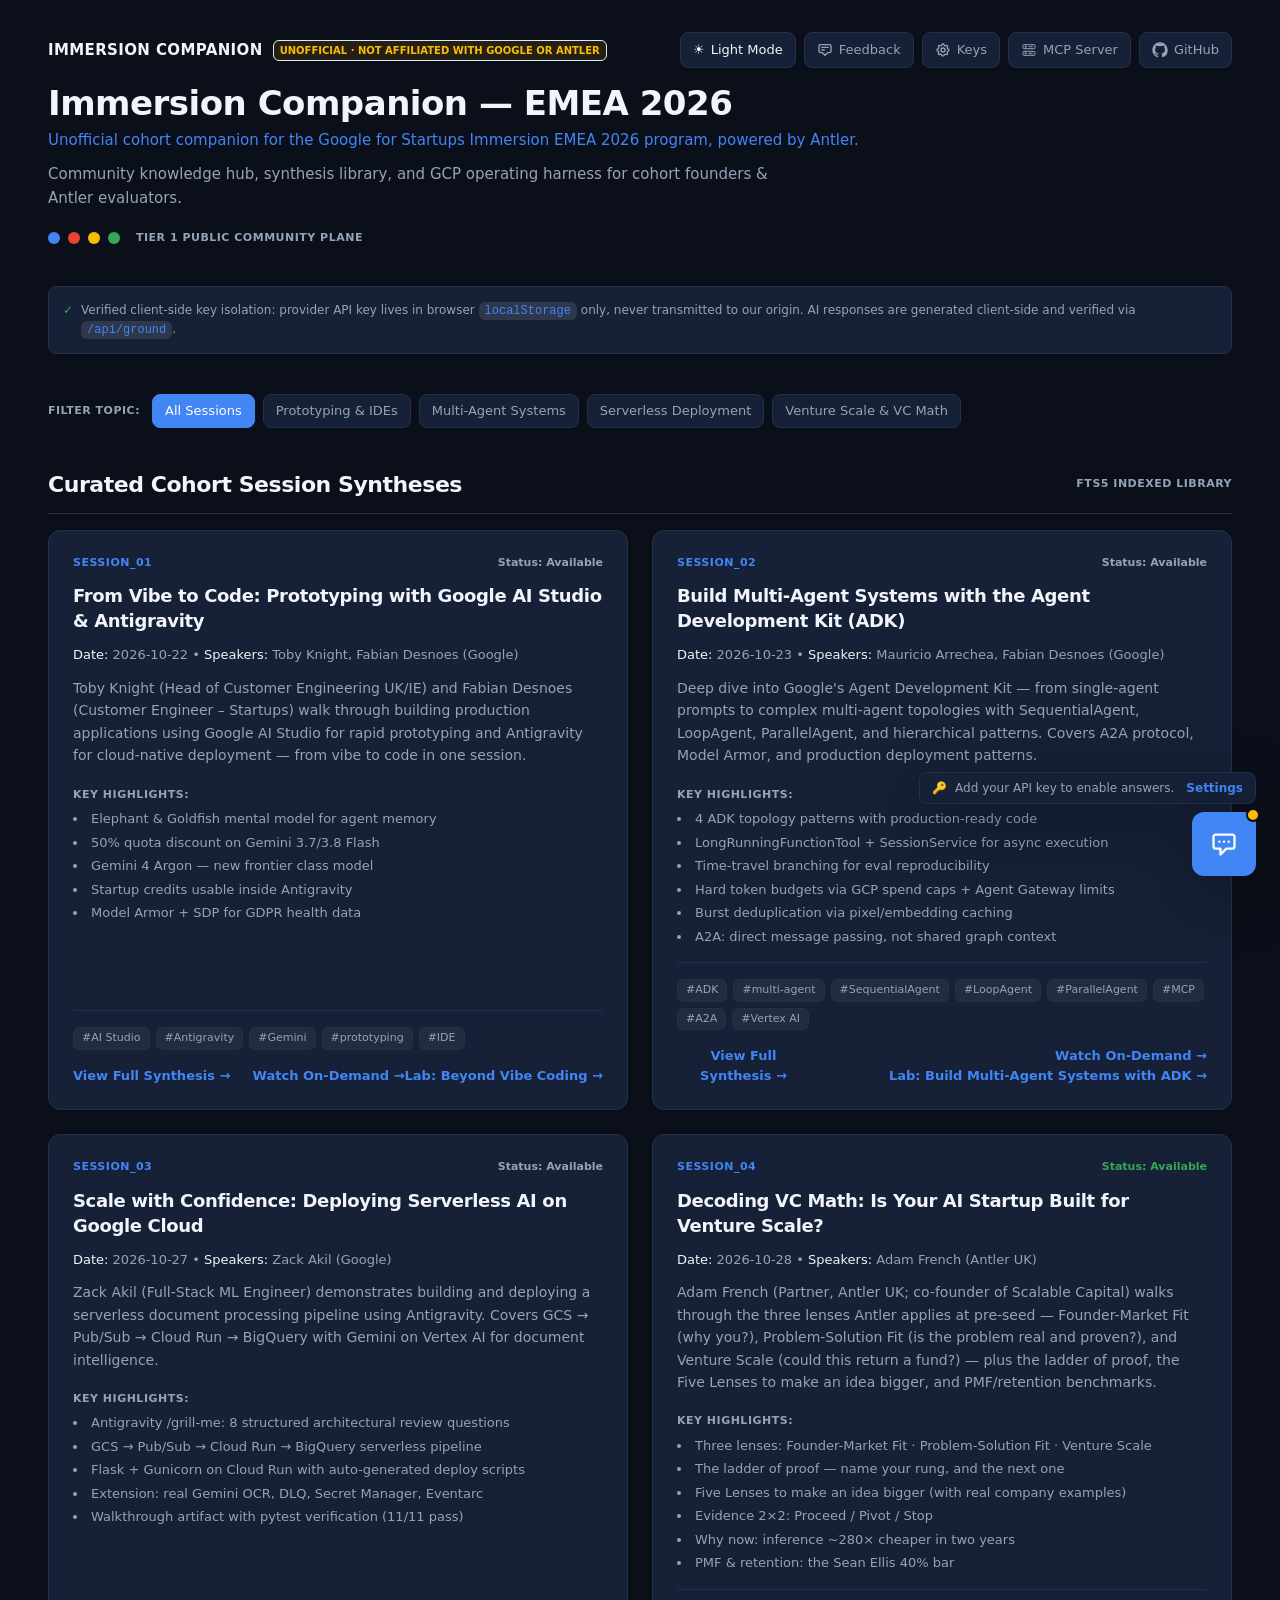
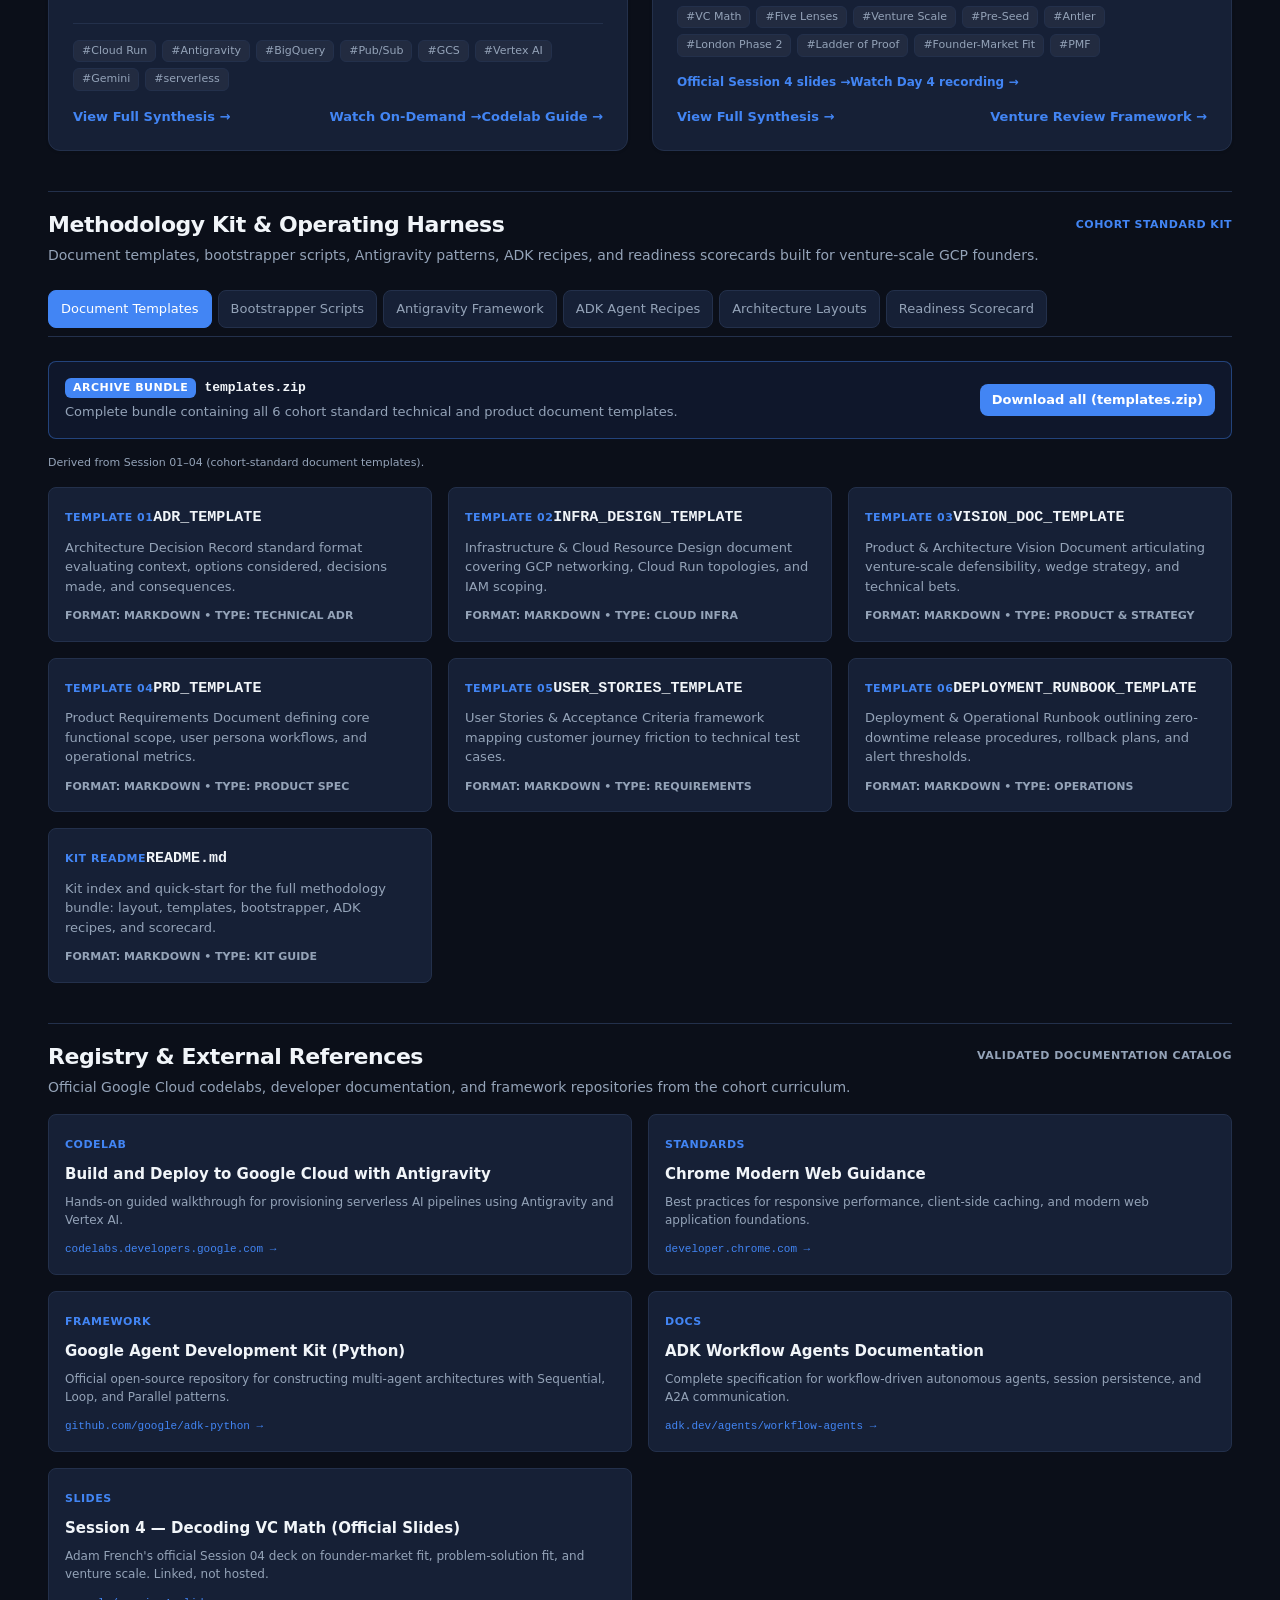
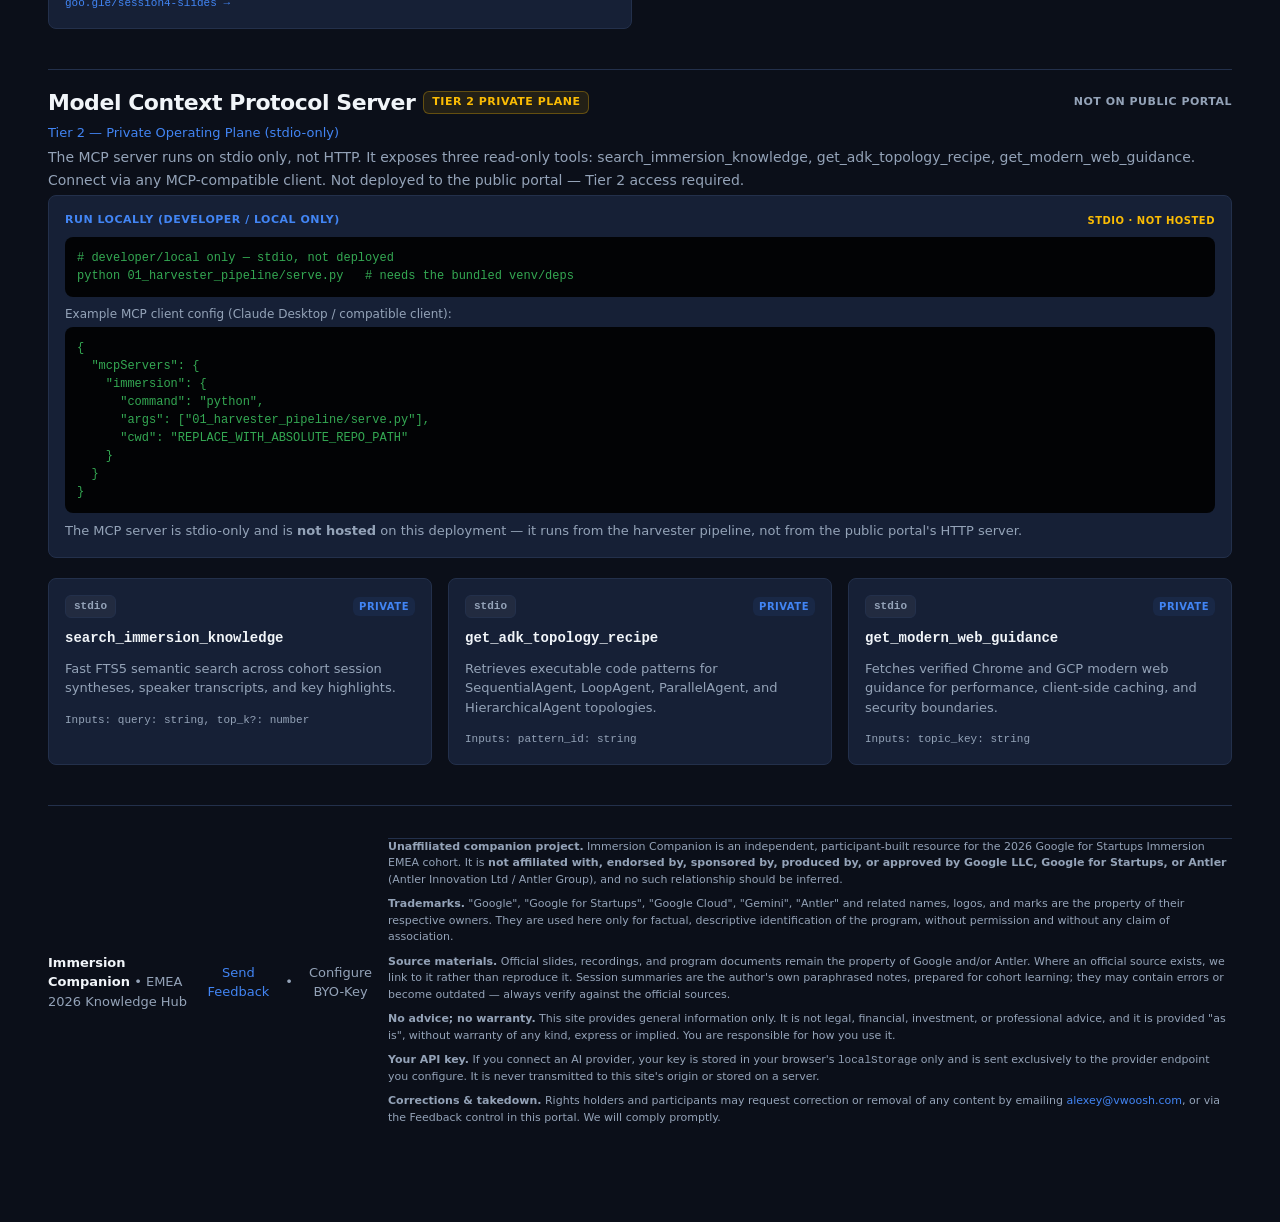
==== commit e261b6e8: "sprint14-followup: session Q&A/recordings/labs + remove redundant jump nav - Sessions 01-03: replace" ====
--- a/site/index.html
+++ b/site/index.html
@@ -132,16 +132,7 @@
         Verified client-side key isolation: provider API key lives in browser <code class="px-1.5 py-0.5 rounded-sm bg-black/10 dark:bg-white/10 font-mono text-accent">localStorage</code> only, never transmitted to our origin. AI responses are generated client-side and verified via <code class="px-1.5 py-0.5 rounded-sm bg-black/10 dark:bg-white/10 font-mono text-accent">/api/ground</code>.
       </div>
 </section>
-<!-- SC-01 SESSION JUMP ROW (replaces the non-functional search box) -->
-<section class="space-y-4">
-<nav class="flex flex-wrap items-center gap-2" aria-label="Jump to session">
-<a class="px-3 py-1.5 rounded-full border border-border bg-surface text-text-secondary hover:border-accent transition-colors duration-150" href="#session-01">01 Prototyping</a>
-<a class="px-3 py-1.5 rounded-full border border-border bg-surface text-text-secondary hover:border-accent transition-colors duration-150" href="#session-02">02 ADK</a>
-<a class="px-3 py-1.5 rounded-full border border-border bg-surface text-text-secondary hover:border-accent transition-colors duration-150" href="#session-03">03 Serverless</a>
-<a class="px-3 py-1.5 rounded-full border border-border bg-surface text-text-secondary hover:border-accent transition-colors duration-150" href="#session-04">04 VC Math</a>
-<span class="text-[11px] font-semibold uppercase tracking-[0.5px] text-text-muted" id="session-count"></span>
-</nav>
-<!-- EXACT TOPIC FILTER PILLS FROM CATALOG.JSON -->
+<!-- SC-01 EXACT TOPIC FILTER PILLS FROM CATALOG.JSON -->
 <div class="flex items-center flex-wrap gap-2 text-[13px]">
 <span class="text-[11px] font-semibold uppercase tracking-[0.5px] text-text-muted mr-1">Filter topic:</span>
 <button class="topic-pill px-3 py-1.5 rounded-md border border-accent bg-accent text-white font-medium transition-colors duration-150" data-topic="all" onclick="filterTopic('all')">
@@ -160,7 +151,6 @@
           Venture Scale &amp; VC Math
         </button>
 </div>
-</section>
 <!-- SC-01 SESSIONS GRID (Content Order: session id → title → meta → summary → highlights → tags → links) -->
 <section class="space-y-4">
 <div class="flex items-center justify-between border-b border-border pb-3">
@@ -213,9 +203,14 @@
 <button class="text-[13px] font-semibold text-accent hover:underline" onclick="openSessionModal('SESSION_01')">
                 View Full Synthesis →
               </button>
+<div class="flex flex-wrap items-center justify-end gap-x-4 gap-y-1">
 <a class="text-[13px] font-semibold text-accent hover:underline" href="https://cloudonair.withgoogle.com/events/google-for-startups-x-antler-immersion/watch?talk=day1-session1" rel="noopener" target="_blank">
                 Watch On-Demand →
               </a>
+<a class="text-[13px] font-semibold text-accent hover:underline" href="https://codelabs.developers.google.com/codelabs/beyond-vibe-coding-for-the-web?hl=en#2" rel="noopener" target="_blank">
+                Lab: Beyond Vibe Coding →
+              </a>
+</div>
 </div>
 </div>
 </article>
@@ -263,9 +258,14 @@
 <button class="text-[13px] font-semibold text-accent hover:underline" onclick="openSessionModal('SESSION_02')">
                 View Full Synthesis →
               </button>
-<a class="text-[13px] font-semibold text-accent hover:underline" href="https://cloudonair.withgoogle.com/events/google-for-startups-x-antler-immersion/watch?talk=day2-session2" rel="noopener" target="_blank">
+<div class="flex flex-wrap items-center justify-end gap-x-4 gap-y-1">
+<a class="text-[13px] font-semibold text-accent hover:underline" href="https://cloudonair.withgoogle.com/events/google-for-startups-x-antler-immersion/watch?talk=day3-session2" rel="noopener" target="_blank">
                 Watch On-Demand →
               </a>
+<a class="text-[13px] font-semibold text-accent hover:underline" href="https://www.skills.google/focuses/125061?parent=catalog" rel="noopener" target="_blank">
+                Lab: Build Multi-Agent Systems with ADK →
+              </a>
+</div>
 </div>
 </div>
 </article>
@@ -312,9 +312,14 @@
 <button class="text-[13px] font-semibold text-accent hover:underline" onclick="openSessionModal('SESSION_03')">
                 View Full Synthesis →
               </button>
+<div class="flex flex-wrap items-center justify-end gap-x-4 gap-y-1">
+<a class="text-[13px] font-semibold text-accent hover:underline" href="https://cloudonair.withgoogle.com/events/google-for-startups-x-antler-immersion/watch?talk=day1-session3" rel="noopener" target="_blank">
+                Watch On-Demand →
+              </a>
 <a class="text-[13px] font-semibold text-accent hover:underline" href="https://codelabs.developers.google.com/build-and-deploy-gcp-with-antigravity#0" rel="noopener" target="_blank">
                 Codelab Guide →
               </a>
+</div>
 </div>
 </div>
 </article>
@@ -361,7 +366,7 @@
 </div>
 <div class="flex flex-wrap items-center gap-x-4 gap-y-1 pt-1 text-[12px]">
 <a class="font-semibold text-accent hover:underline" href="https://goo.gle/session4-slides" rel="noopener" target="_blank">Official Session 4 slides →</a>
-<a class="font-semibold text-accent hover:underline" href="https://cloudonair.withgoogle.com/events/google-for-startups-x-antler-immersion/watch?talk=day4-session4" rel="noopener" target="_blank">Watch Day 4 recording →</a>
+<a class="font-semibold text-accent hover:underline" href="https://cloudonair.withgoogle.com/events/google-for-startups-x-antler-immersion/watch?talk=day1-session4" rel="noopener" target="_blank">Watch Day 4 recording →</a>
 </div>
 <div class="flex items-center justify-between pt-1">
 <button class="text-[13px] font-semibold text-accent hover:underline" onclick="openSessionModal('SESSION_04')">
@@ -420,7 +425,7 @@
 <!-- TAB 5: LAYOUT -->
 <div class="tab-pane hidden space-y-4" id="tab-content-layout"><div class="space-y-4"><div class="p-4 rounded-md border border-border bg-surface"><div class="flex items-center justify-between"><h4 class="text-[15px] font-bold text-text-primary">Standard Cohort 7-Zone Repository Layout</h4><a class="font-mono text-[12px] text-accent hover:underline" href="methodology/structure/folder-layout.md" rel="noopener" target="_blank">folder-layout.md →</a></div><p class="text-[13px] text-text-secondary mt-1">Standardized project directory convention ensuring clean separation of architecture contracts, agent code, cloud infra, and evaluation test suites.</p><p class="text-[11px] text-text-muted mt-1">Derived from Session 01 &amp; 03 — cohort-standard 7-zone repository layout.</p></div><div class="grid grid-cols-1 md:grid-cols-2 lg:grid-cols-3 gap-3"><div class="p-3 rounded-md border border-border bg-surface space-y-1"><a class="font-mono text-accent font-bold text-[13px] hover:underline" href="methodology/structure/zone-readmes/01_specs_README.md" rel="noopener" target="_blank">specs/</a><p class="text-[12px] text-text-secondary">Architecture Decision Records (ADRs), interface RFCs, requirements, and system boundary contracts.</p></div><div class="p-3 rounded-md border border-border bg-surface space-y-1"><a class="font-mono text-accent font-bold text-[13px] hover:underline" href="methodology/structure/zone-readmes/02_design_README.md" rel="noopener" target="_blank">design/</a><p class="text-[12px] text-text-secondary">System architecture diagrams, data models, interface wireframes, and schema specifications.</p></div><div class="p-3 rounded-md border border-border bg-surface space-y-1"><a class="font-mono text-accent font-bold text-[13px] hover:underline" href="methodology/structure/zone-readmes/03_src_README.md" rel="noopener" target="_blank">src/</a><p class="text-[12px] text-text-secondary">Core application source code, ADK multi-agent definitions, runtime handlers, and model clients.</p></div><div class="p-3 rounded-md border border-border bg-surface space-y-1"><a class="font-mono text-accent font-bold text-[13px] hover:underline" href="methodology/structure/zone-readmes/04_infra_README.md" rel="noopener" target="_blank">infra/</a><p class="text-[12px] text-text-secondary">Terraform modules, IAM policies, and GCP infrastructure declarations for Cloud Run and Pub/Sub.</p></div><div class="p-3 rounded-md border border-border bg-surface space-y-1"><a class="font-mono text-accent font-bold text-[13px] hover:underline" href="methodology/structure/zone-readmes/05_tests_README.md" rel="noopener" target="_blank">tests/</a><p class="text-[12px] text-text-secondary">Pytest test suites, eval verification harnesses, agent benchmark runs, and synthetic mock fixtures.</p></div><div class="p-3 rounded-md border border-border bg-surface space-y-1"><a class="font-mono text-accent font-bold text-[13px] hover:underline" href="methodology/structure/zone-readmes/06_deploy_README.md" rel="noopener" target="_blank">deploy/</a><p class="text-[12px] text-text-secondary">Container Dockerfiles, Cloud Run configurations, CI/CD pipeline triggers, and operational deploy scripts.</p></div><div class="p-3 rounded-md border border-border bg-surface space-y-1 md:col-span-2 lg:col-span-3"><a class="font-mono text-accent font-bold text-[13px] hover:underline" href="methodology/structure/zone-readmes/07_docs_README.md" rel="noopener" target="_blank">docs/</a><p class="text-[12px] text-text-secondary">Operational runbooks, API specifications, developer onboarding guides, and Antler submission dossiers.</p></div></div></div></div>
 <!-- TAB 6: SCORECARD -->
-<div class="tab-pane hidden space-y-4" id="tab-content-scorecard"><div class="p-5 rounded-md border border-border bg-surface space-y-4"><div class="flex items-center justify-between"><h4 class="text-[16px] font-bold text-text-primary">Round-2 Self-Assessment — Adam French's Three Questions</h4><a class="font-mono text-[12px] text-accent hover:underline" href="methodology/vc/scorecard.html" rel="noopener" target="_blank">scorecard.html →</a></div><p class="text-[13px] text-text-secondary">A self-check based on the three lenses Adam French presented in Session 04. Not an Antler-published rubric.</p><p class="text-[11px] text-text-muted">Derived from Session 04 — VC Math (Adam French, 28 Oct 2026).</p><ul class="space-y-2 list-none"><li class="p-4 rounded border border-border space-y-1"><div class="text-[11px] font-bold uppercase text-text-primary">1 · Founder-Market Fit — “Why you?”</div><p class="text-[12px] text-text-secondary mt-1">What is your earned secret, in one sentence?</p></li><li class="p-4 rounded border border-border space-y-1"><div class="text-[11px] font-bold uppercase text-text-primary">2 · Problem-Solution Fit — “Is it proven?”</div><p class="text-[12px] text-text-secondary mt-1">Name your rung on the ladder of proof, and the next one.</p></li><li class="p-4 rounded border border-border space-y-1"><div class="text-[11px] font-bold uppercase text-text-primary">3 · Venture Scale — “Return a fund?”</div><p class="text-[12px] text-text-secondary mt-1">What does the wedge grow into — a credible path to hundreds of millions in revenue?</p></li><li class="p-4 rounded border border-border space-y-1"><div class="text-[11px] font-bold uppercase text-text-primary">4 · Unit-Economics Check — “Fake PMF?”</div><p class="text-[12px] text-text-secondary mt-1">Do your costs grow linearly with revenue? If so, it's fake PMF.</p></li></ul></div></div>
+<div class="tab-pane hidden space-y-4" id="tab-content-scorecard"><div class="p-5 rounded-md border border-border bg-surface space-y-4"><div class="flex items-center justify-between"><h4 class="text-[16px] font-bold text-text-primary">Session 04 Self-Assessment</h4><a class="font-mono text-[12px] text-accent hover:underline" href="methodology/vc/scorecard.html" rel="noopener" target="_blank">Interactive Five-Lenses scorecard →</a></div><p class="text-[13px] text-text-secondary">A self-check inspired by Adam French's Session 04 frameworks (the Three Lenses and the Five Lenses to Make an Idea Bigger). The linked tool implements the <strong>Five Lenses</strong>; the static list below captures the three pre-seed lenses. Not an Antler-published rubric.</p><p class="text-[11px] text-text-muted">Derived from Session 04 — VC Math (Adam French, 28 Oct 2026).</p><ul class="space-y-2 list-none"><li class="p-4 rounded border border-border space-y-1"><div class="text-[11px] font-bold uppercase text-text-primary">1 · Founder-Market Fit — “Why you?”</div><p class="text-[12px] text-text-secondary mt-1">What is your earned secret, in one sentence?</p></li><li class="p-4 rounded border border-border space-y-1"><div class="text-[11px] font-bold uppercase text-text-primary">2 · Problem-Solution Fit — “Is it proven?”</div><p class="text-[12px] text-text-secondary mt-1">Name your rung on the ladder of proof, and the next one.</p></li><li class="p-4 rounded border border-border space-y-1"><div class="text-[11px] font-bold uppercase text-text-primary">3 · Venture Scale — “Return a fund?”</div><p class="text-[12px] text-text-secondary mt-1">What does the wedge grow into — a credible path to hundreds of millions in revenue?</p></li><li class="p-4 rounded border border-border space-y-1"><div class="text-[11px] font-bold uppercase text-text-primary">4 · Unit-Economics Check — “Fake PMF?”</div><p class="text-[12px] text-text-secondary mt-1">Do your costs grow linearly with revenue? If so, it's fake PMF.</p></li></ul></div></div>
 </section>
 <!-- SC-04 REGISTRY & EXTERNAL REFERENCES (catalog items + Session 04 official slides; link, don't host) -->
 <section class="space-y-4 pt-4 border-t border-border" id="registry">
@@ -1344,7 +1349,18 @@
             <li><strong>Model Armor + SDP:</strong> Sensitive Data Protection and Model Armor filtering for GDPR-compliant health data workloads.</li>
           </ul>
           <h4 class="font-bold text-text-primary text-[15px] mt-4">Top Questions</h4>
-          <p class="text-[12px] text-text-muted">No public Q&A was published for this session.</p>
+          <p class="text-[12px] text-text-muted">Culled from the public Cloud OnAir Q&amp;A (Toby Knight, Fabian Desnoes). Traceable to the <a class="text-accent hover:underline" href="https://cloudonair.withgoogle.com/events/google-for-startups-x-antler-immersion/watch?talk=day1-session1" rel="noopener" target="_blank">Day 1 recording</a>.</p>
+          <ul class="list-disc list-inside space-y-1.5">
+            <li><strong>Slides?</strong> Not shared — the on-demand recording is the record of the session.</li>
+            <li><strong>Deploying AI-generated code safely</strong> — keep secrets out of the repo (Secret Manager + an allow-list deploy so a <code>.env</code> can never slip through); run under its own least-privilege service account and verify the public URL returns 403; pin dependencies and run <code>pip/npm audit</code>; have a fresh, separate session review the plan as a “goldfish critic” <a class="text-accent hover:underline" href="https://cloudonair.withgoogle.com/events/google-for-startups-x-antler-immersion/watch?talk=day1-session1" rel="noopener" target="_blank"><em>(community)</em></a>.</li>
+            <li><strong>Can the Antigravity CLI run security audits?</strong> Yes — prompt the agent to grill the critical points of your app/infra and use a frontier model; Gemini 4 Argon has proven strong results. Gemini 3.8 Flash Cyber is available via the <a class="text-accent hover:underline" href="https://deepmind.google/fairwind-program/" rel="noopener" target="_blank">Fairwind program</a> <a class="text-accent hover:underline" href="https://cloudonair.withgoogle.com/events/google-for-startups-x-antler-immersion/watch?talk=day1-session1" rel="noopener" target="_blank"><em>(moderator)</em></a>.</li>
+            <li><strong>50% quota discount</strong> on Gemini 3.7/3.8 Flash applies to <em>all</em> API traffic, not just inside Antigravity <a class="text-accent hover:underline" href="https://cloudonair.withgoogle.com/events/google-for-startups-x-antler-immersion/watch?talk=day1-session1" rel="noopener" target="_blank"><em>(moderator)</em></a>.</li>
+            <li><strong>Non-determinism at temperature zero</strong> — temperature is being removed on newer models (reasoning is the new norm); Gemini has a default request cache that raises determinism for close-together calls <a class="text-accent hover:underline" href="https://cloudonair.withgoogle.com/events/google-for-startups-x-antler-immersion/watch?talk=day1-session1" rel="noopener" target="_blank"><em>(moderator)</em></a>.</li>
+            <li><strong>Multi-model + multi-cloud</strong> — the Antigravity SDK runs with non-Gemini models and outside Google Cloud; see <a class="text-accent hover:underline" href="https://antigravity.google/docs/sdk/overview" rel="noopener" target="_blank">antigravity.google/docs/sdk</a> <a class="text-accent hover:underline" href="https://cloudonair.withgoogle.com/events/google-for-startups-x-antler-immersion/watch?talk=day1-session1" rel="noopener" target="_blank"><em>(community)</em></a>.</li>
+          </ul>
+          <div class="pt-3">
+            <a href="https://codelabs.developers.google.com/codelabs/beyond-vibe-coding-for-the-web?hl=en#2" target="_blank" rel="noopener" class="text-accent font-semibold hover:underline">Lab: Beyond Vibe Coding — Prototyping with AI Studio &amp; Antigravity &rarr;</a>
+          </div>
           <div class="pt-3">
             <a href="https://cloudonair.withgoogle.com/events/google-for-startups-x-antler-immersion/watch?talk=day1-session1" target="_blank" rel="noopener" class="text-accent font-semibold hover:underline">Watch Day 1 Recording on Cloud OnAir &rarr;</a>
           </div>
@@ -1367,9 +1383,24 @@
             <li><strong>A2A Protocol:</strong> Direct point-to-point message passing without bloated shared graph context.</li>
           </ul>
           <h4 class="font-bold text-text-primary text-[15px] mt-4">Top Questions</h4>
-          <p class="text-[12px] text-text-muted">No public Q&A was published for this session.</p>
+          <p class="text-[12px] text-text-muted">Culled from the public Cloud OnAir Q&amp;A (Mauricio Arrechea, Fabian Desnoes). Traceable to the <a class="text-accent hover:underline" href="https://cloudonair.withgoogle.com/events/google-for-startups-x-antler-immersion/watch?talk=day3-session2" rel="noopener" target="_blank">Day 2 recording</a>.</p>
+          <ul class="list-disc list-inside space-y-1.5">
+            <li><strong>Self-healing on failure</strong> — ADK pipes schema-validation errors and stack traces back into the model context for an immediate conversational self-correction loop, so standard failure modes need no custom fallback routing <a class="text-accent hover:underline" href="https://cloudonair.withgoogle.com/events/google-for-startups-x-antler-immersion/watch?talk=day3-session2" rel="noopener" target="_blank"><em>(moderator)</em></a>.</li>
+            <li><strong>Turn a customer failure into a test</strong> — use session serialization + time-travel replay to re-run the exact trajectory, tool responses and intermediate state in your suite <a class="text-accent hover:underline" href="https://cloudonair.withgoogle.com/events/google-for-startups-x-antler-immersion/watch?talk=day3-session2" rel="noopener" target="_blank"><em>(moderator)</em></a>.</li>
+            <li><strong>Hard token budget per tenant</strong> — enforce GCP-level spend caps or Agent Gateway limits that stop the agent mid-run <a class="text-accent hover:underline" href="https://cloudonair.withgoogle.com/events/google-for-startups-x-antler-immersion/watch?talk=day3-session2" rel="noopener" target="_blank"><em>(Fabian Desnoes)</em></a>.</li>
+            <li><strong>100+ tools</strong> — split the catalog into specialized domain sub-agents behind a top-level router for traceability; a monolithic 100-tool catalog makes wrong-tool picks nearly impossible to debug <a class="text-accent hover:underline" href="https://cloudonair.withgoogle.com/events/google-for-startups-x-antler-immersion/watch?talk=day3-session2" rel="noopener" target="_blank"><em>(Fabian Desnoes)</em></a>.</li>
+            <li><strong>Human-in-the-loop mid-run</strong> — use tool-confirmation hooks + externalized session persistence: serialize the snapshot, suspend (freeing compute), then rehydrate when a webhook signals approval <a class="text-accent hover:underline" href="https://cloudonair.withgoogle.com/events/google-for-startups-x-antler-immersion/watch?talk=day3-session2" rel="noopener" target="_blank"><em>(moderator)</em></a>.</li>
+            <li><strong>Dynamic model routing</strong> — configure policies so high-frequency tool selection runs on Flash and escalates to Pro for deep synthesis (developer-defined, not guessed) <a class="text-accent hover:underline" href="https://cloudonair.withgoogle.com/events/google-for-startups-x-antler-immersion/watch?talk=day3-session2" rel="noopener" target="_blank"><em>(moderator)</em></a>.</li>
+            <li><strong>Evals in CI</strong> — the Eval tab test cases run headlessly via ADK CLI/SDK in CI/CD to catch routing regressions on each prompt/model change <a class="text-accent hover:underline" href="https://cloudonair.withgoogle.com/events/google-for-startups-x-antler-immersion/watch?talk=day3-session2" rel="noopener" target="_blank"><em>(moderator)</em></a>.</li>
+            <li><strong>Context caching</strong> — register large stable context (system prompts, codebase snapshots) as cached tokens; break-even after ~2–4 queries for &gt;32K-token prompts <a class="text-accent hover:underline" href="https://cloudonair.withgoogle.com/events/google-for-startups-x-antler-immersion/watch?talk=day3-session2" rel="noopener" target="_blank"><em>(Mauricio Arrechea)</em></a>.</li>
+            <li><strong>Non-Google models</strong> — ADK has a modular model-provider interface, so you can orchestrate non-Google or open-weight models like Gemma <a class="text-accent hover:underline" href="https://cloudonair.withgoogle.com/events/google-for-startups-x-antler-immersion/watch?talk=day3-session2" rel="noopener" target="_blank"><em>(Mauricio Arrechea)</em></a>.</li>
+            <li><strong>Runs fully locally</strong> — ADK supports full agent execution, interactive debugging and local state without any GCP deployment <a class="text-accent hover:underline" href="https://cloudonair.withgoogle.com/events/google-for-startups-x-antler-immersion/watch?talk=day3-session2" rel="noopener" target="_blank"><em>(Mauricio Arrechea)</em></a>.</li>
+          </ul>
           <div class="pt-3">
-            <a href="https://cloudonair.withgoogle.com/events/google-for-startups-x-antler-immersion/watch?talk=day2-session2" target="_blank" rel="noopener" class="text-accent font-semibold hover:underline">Watch Day 2 Recording on Cloud OnAir &rarr;</a>
+            <a href="https://www.skills.google/focuses/125061?parent=catalog" target="_blank" rel="noopener" class="text-accent font-semibold hover:underline">Lab: Build Multi-Agent Systems with ADK (Google Skills) &rarr;</a>
+          </div>
+          <div class="pt-3">
+            <a href="https://cloudonair.withgoogle.com/events/google-for-startups-x-antler-immersion/watch?talk=day3-session2" target="_blank" rel="noopener" class="text-accent font-semibold hover:underline">Watch Day 2 Recording on Cloud OnAir &rarr;</a>
           </div>
         `
       },
@@ -1389,9 +1420,23 @@
             <li><strong>Pytest Verification:</strong> Comprehensive test artifact with all 11 unit tests passing.</li>
           </ul>
           <h4 class="font-bold text-text-primary text-[15px] mt-4">Top Questions</h4>
-          <p class="text-[12px] text-text-muted">No public Q&A was published for this session.</p>
+          <p class="text-[12px] text-text-muted">Culled from the public Cloud OnAir Q&amp;A (Zack Akil, Fabian Desnoes, Mauricio Arrechea). Traceable to the <a class="text-accent hover:underline" href="https://cloudonair.withgoogle.com/events/google-for-startups-x-antler-immersion/watch?talk=day1-session3" rel="noopener" target="_blank">Day 3 recording</a>.</p>
+          <ul class="list-disc list-inside space-y-1.5">
+            <li><strong>Reliability on spiky / low-bandwidth traffic</strong> — set scaling, retries and timeouts first; for jobs &gt;15 min use Cloud Run retries with a re-connecting client, or switch to Cloud Run Jobs <a class="text-accent hover:underline" href="https://cloudonair.withgoogle.com/events/google-for-startups-x-antler-immersion/watch?talk=day1-session3" rel="noopener" target="_blank"><em>(Fabian Desnoes)</em></a>.</li>
+            <li><strong>Cloud Run concurrency</strong> — up to 250 concurrent requests per instance and ~1,000 instances by default, so tens of thousands of concurrent tasks are feasible subject to CPU/GPU quotas <a class="text-accent hover:underline" href="https://cloudonair.withgoogle.com/events/google-for-startups-x-antler-immersion/watch?talk=day1-session3" rel="noopener" target="_blank"><em>(moderator)</em></a>.</li>
+            <li><strong>Gemini 429 rate-limit handling</strong> — put Cloud Tasks or Pub/Sub with rate limiting in front of Cloud Run to queue asynchronously, throttle to your exact Gemini limits, and retry with exponential backoff <a class="text-accent hover:underline" href="https://cloudonair.withgoogle.com/events/google-for-startups-x-antler-immersion/watch?talk=day1-session3" rel="noopener" target="_blank"><em>(Mauricio Arrechea)</em></a>.</li>
+            <li><strong>Cold starts for GPU/agents</strong> — keep a low-cost front Cloud Run and spin the heavy GPU/API instance on demand so it boots while the user is interacting <a class="text-accent hover:underline" href="https://cloudonair.withgoogle.com/events/google-for-startups-x-antler-immersion/watch?talk=day1-session3" rel="noopener" target="_blank"><em>(community)</em></a>.</li>
+            <li><strong>Security controls for regulated (fintech) pipelines</strong> — VPC Service Controls for strict perimeters + Private Service Connect so Cloud Run↔Vertex AI↔BigQuery never traverse the public internet, plus Customer-Managed Encryption Keys via Cloud KMS <a class="text-accent hover:underline" href="https://cloudonair.withgoogle.com/events/google-for-startups-x-antler-immersion/watch?talk=day1-session3" rel="noopener" target="_blank"><em>(moderator)</em></a>.</li>
+            <li><strong>Data residency (UK/EU GDPR)</strong> — the <em>global</em> Gemini location can process data outside the UK/EU; pin region-specific models (e.g. Gemini 4 Argon and 3.5 Flash are UK-deployed) or the EU multi-region <a class="text-accent hover:underline" href="https://cloudonair.withgoogle.com/events/google-for-startups-x-antler-immersion/watch?talk=day1-session3" rel="noopener" target="_blank"><em>(Mauricio Arrechea)</em></a>.</li>
+            <li><strong>Arabic / complex-script text in generated images</strong> — use a compositing pipeline: generate the background without text, then programmatically overlay SSR text with correct fonts/diacritics <a class="text-accent hover:underline" href="https://cloudonair.withgoogle.com/events/google-for-startups-x-antler-immersion/watch?talk=day1-session3" rel="noopener" target="_blank"><em>(moderator)</em></a>.</li>
+            <li><strong>Always-on agent team without 24/7 compute</strong> — combine event-driven Cloud Run (scales to zero) with persistent state in BigQuery/Firestore <a class="text-accent hover:underline" href="https://cloudonair.withgoogle.com/events/google-for-startups-x-antler-immersion/watch?talk=day1-session3" rel="noopener" target="_blank"><em>(Mauricio Arrechea)</em></a>.</li>
+            <li><strong>Antigravity-generated infra</strong> — audit generated code before deploy for invalid config and over-broad IAM before applying it <a class="text-accent hover:underline" href="https://cloudonair.withgoogle.com/events/google-for-startups-x-antler-immersion/watch?talk=day1-session3" rel="noopener" target="_blank"><em>(community)</em></a>.</li>
+          </ul>
           <div class="pt-3">
             <a href="https://codelabs.developers.google.com/build-and-deploy-gcp-with-antigravity#0" target="_blank" rel="noopener" class="text-accent font-semibold hover:underline">Open Official Antigravity Codelab Guide &rarr;</a>
+          </div>
+          <div class="pt-3">
+            <a href="https://cloudonair.withgoogle.com/events/google-for-startups-x-antler-immersion/watch?talk=day1-session3" target="_blank" rel="noopener" class="text-accent font-semibold hover:underline">Watch Day 3 Recording on Cloud OnAir &rarr;</a>
           </div>
         `
       },
@@ -1419,17 +1464,17 @@
           <h4 class="font-bold text-text-primary text-[15px] mt-4">Case Studies</h4>
           <p>Scalable Capital (€1.5bn valuation 2025) · Capsa AI ($18M Series A, 122%+ NDR) · Lovable ($600M+ ARR) · Peec AI ($10M ARR).</p>
           <h4 class="font-bold text-text-primary text-[15px] mt-4">Antler Answers — Session 4 Q&amp;A</h4>
-          <p class="text-[12px] text-text-muted">Paraphrased from the session Q&amp;A, attributed to the Antler moderators. Traceable to the public <a class="text-accent hover:underline" href="https://cloudonair.withgoogle.com/events/google-for-startups-x-antler-immersion/watch?talk=day4-session4" rel="noopener" target="_blank">Day 4 recording</a>.</p>
+          <p class="text-[12px] text-text-muted">Paraphrased from the session Q&amp;A, attributed to the Antler moderators. Traceable to the public <a class="text-accent hover:underline" href="https://cloudonair.withgoogle.com/events/google-for-startups-x-antler-immersion/watch?talk=day1-session4" rel="noopener" target="_blank">Day 4 recording</a>.</p>
           <ul class="list-disc list-inside space-y-1.5">
-            <li><strong>Paid pilots vs free trials</strong> — push for paid, even nominal (£5–10k); money forces procurement and proves urgency <a class="text-accent hover:underline" href="https://cloudonair.withgoogle.com/events/google-for-startups-x-antler-immersion/watch?talk=day4-session4" rel="noopener" target="_blank"><em>(Richard Baillie)</em></a>.</li>
-            <li><strong>Moat at pre-seed</strong> — distribution first, then proprietary data; orchestration alone is the easiest layer to copy <a class="text-accent hover:underline" href="https://cloudonair.withgoogle.com/events/google-for-startups-x-antler-immersion/watch?talk=day4-session4" rel="noopener" target="_blank"><em>(Richard Baillie)</em></a>.</li>
-            <li><strong>Red flag</strong> — when the buyer's internal team wants to build it themselves <a class="text-accent hover:underline" href="https://cloudonair.withgoogle.com/events/google-for-startups-x-antler-immersion/watch?talk=day4-session4" rel="noopener" target="_blank"><em>(Bazil Azmil)</em></a>.</li>
-            <li><strong>Market sizing</strong> — bottom-up; hidden labour spend, cheaper-making, or wedge into an adjacent budget; the test is a credible route to $100M+ revenue without heroic assumptions <a class="text-accent hover:underline" href="https://cloudonair.withgoogle.com/events/google-for-startups-x-antler-immersion/watch?talk=day4-session4" rel="noopener" target="_blank"><em>(Richard Baillie)</em></a>.</li>
-            <li><strong>Solo founders</strong> — Antler primarily backs teams; backs solo founders only in exceptional cases, with a plan to add co-founders <a class="text-accent hover:underline" href="https://cloudonair.withgoogle.com/events/google-for-startups-x-antler-immersion/watch?talk=day4-session4" rel="noopener" target="_blank"><em>(Bazil Azmil)</em></a>.</li>
-            <li><strong>How to reach Antler</strong> — antler.co/apply / antler.co/pitch <a class="text-accent hover:underline" href="https://cloudonair.withgoogle.com/events/google-for-startups-x-antler-immersion/watch?talk=day4-session4" rel="noopener" target="_blank"><em>(Richard Baillie)</em></a>.</li>
+            <li><strong>Paid pilots vs free trials</strong> — push for paid, even nominal (£5–10k); money forces procurement and proves urgency <a class="text-accent hover:underline" href="https://cloudonair.withgoogle.com/events/google-for-startups-x-antler-immersion/watch?talk=day1-session4" rel="noopener" target="_blank"><em>(Richard Baillie)</em></a>.</li>
+            <li><strong>Moat at pre-seed</strong> — distribution first, then proprietary data; orchestration alone is the easiest layer to copy <a class="text-accent hover:underline" href="https://cloudonair.withgoogle.com/events/google-for-startups-x-antler-immersion/watch?talk=day1-session4" rel="noopener" target="_blank"><em>(Richard Baillie)</em></a>.</li>
+            <li><strong>Red flag</strong> — when the buyer's internal team wants to build it themselves <a class="text-accent hover:underline" href="https://cloudonair.withgoogle.com/events/google-for-startups-x-antler-immersion/watch?talk=day1-session4" rel="noopener" target="_blank"><em>(Bazil Azmil)</em></a>.</li>
+            <li><strong>Market sizing</strong> — bottom-up; hidden labour spend, cheaper-making, or wedge into an adjacent budget; the test is a credible route to $100M+ revenue without heroic assumptions <a class="text-accent hover:underline" href="https://cloudonair.withgoogle.com/events/google-for-startups-x-antler-immersion/watch?talk=day1-session4" rel="noopener" target="_blank"><em>(Richard Baillie)</em></a>.</li>
+            <li><strong>Solo founders</strong> — Antler primarily backs teams; backs solo founders only in exceptional cases, with a plan to add co-founders <a class="text-accent hover:underline" href="https://cloudonair.withgoogle.com/events/google-for-startups-x-antler-immersion/watch?talk=day1-session4" rel="noopener" target="_blank"><em>(Bazil Azmil)</em></a>.</li>
+            <li><strong>How to reach Antler</strong> — antler.co/apply / antler.co/pitch <a class="text-accent hover:underline" href="https://cloudonair.withgoogle.com/events/google-for-startups-x-antler-immersion/watch?talk=day1-session4" rel="noopener" target="_blank"><em>(Richard Baillie)</em></a>.</li>
           </ul>
           <h4 class="font-bold text-text-primary text-[15px] mt-4">Official Resources</h4>
-          <p><a class="text-accent hover:underline" href="https://goo.gle/session4-slides" rel="noopener" target="_blank">Session 4 slides</a> · <a class="text-accent hover:underline" href="https://cloudonair.withgoogle.com/events/google-for-startups-x-antler-immersion/watch?talk=day4-session4" rel="noopener" target="_blank">Day 4 recording</a> · <a class="text-accent hover:underline" href="https://goo.gle/session4_feedback" rel="noopener" target="_blank">Feedback</a></p>
+          <p><a class="text-accent hover:underline" href="https://goo.gle/session4-slides" rel="noopener" target="_blank">Session 4 slides</a> · <a class="text-accent hover:underline" href="https://cloudonair.withgoogle.com/events/google-for-startups-x-antler-immersion/watch?talk=day1-session4" rel="noopener" target="_blank">Day 4 recording</a> · <a class="text-accent hover:underline" href="https://goo.gle/session4_feedback" rel="noopener" target="_blank">Feedback</a></p>
         `
       }
     };
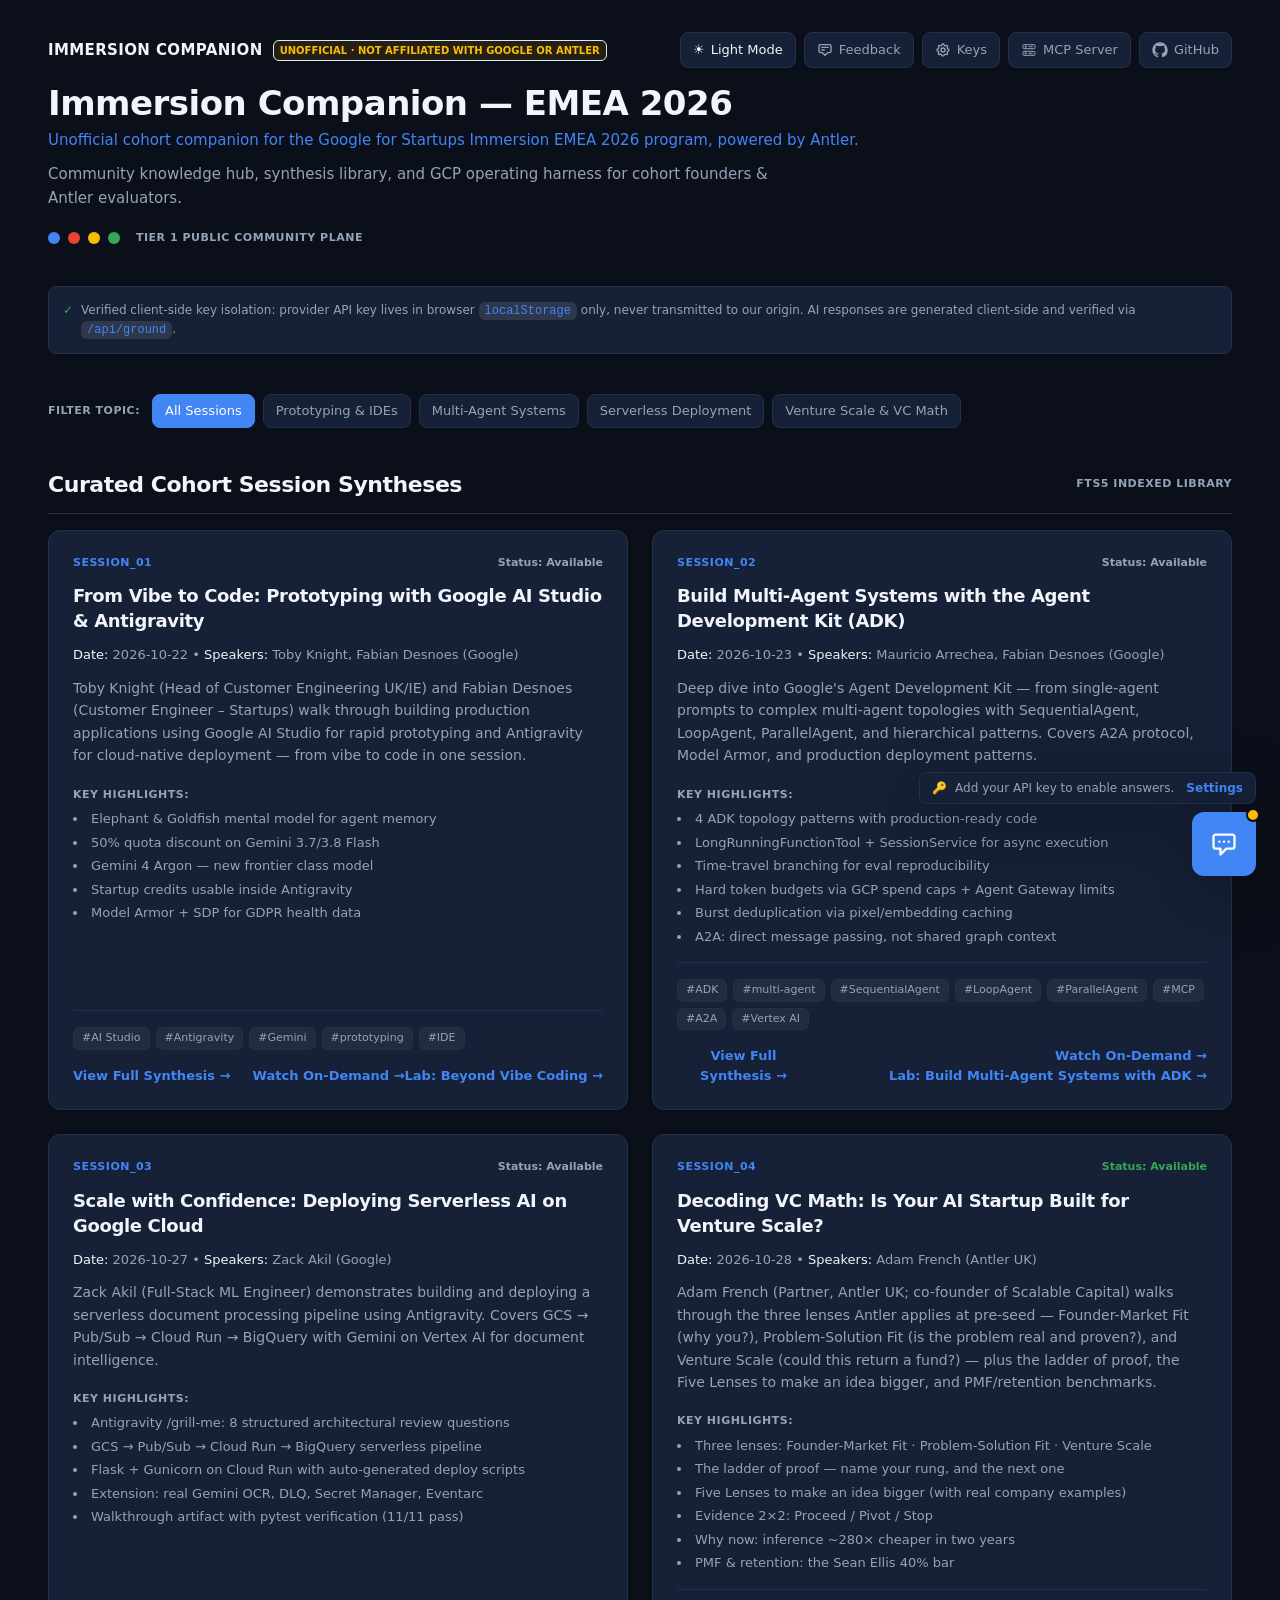
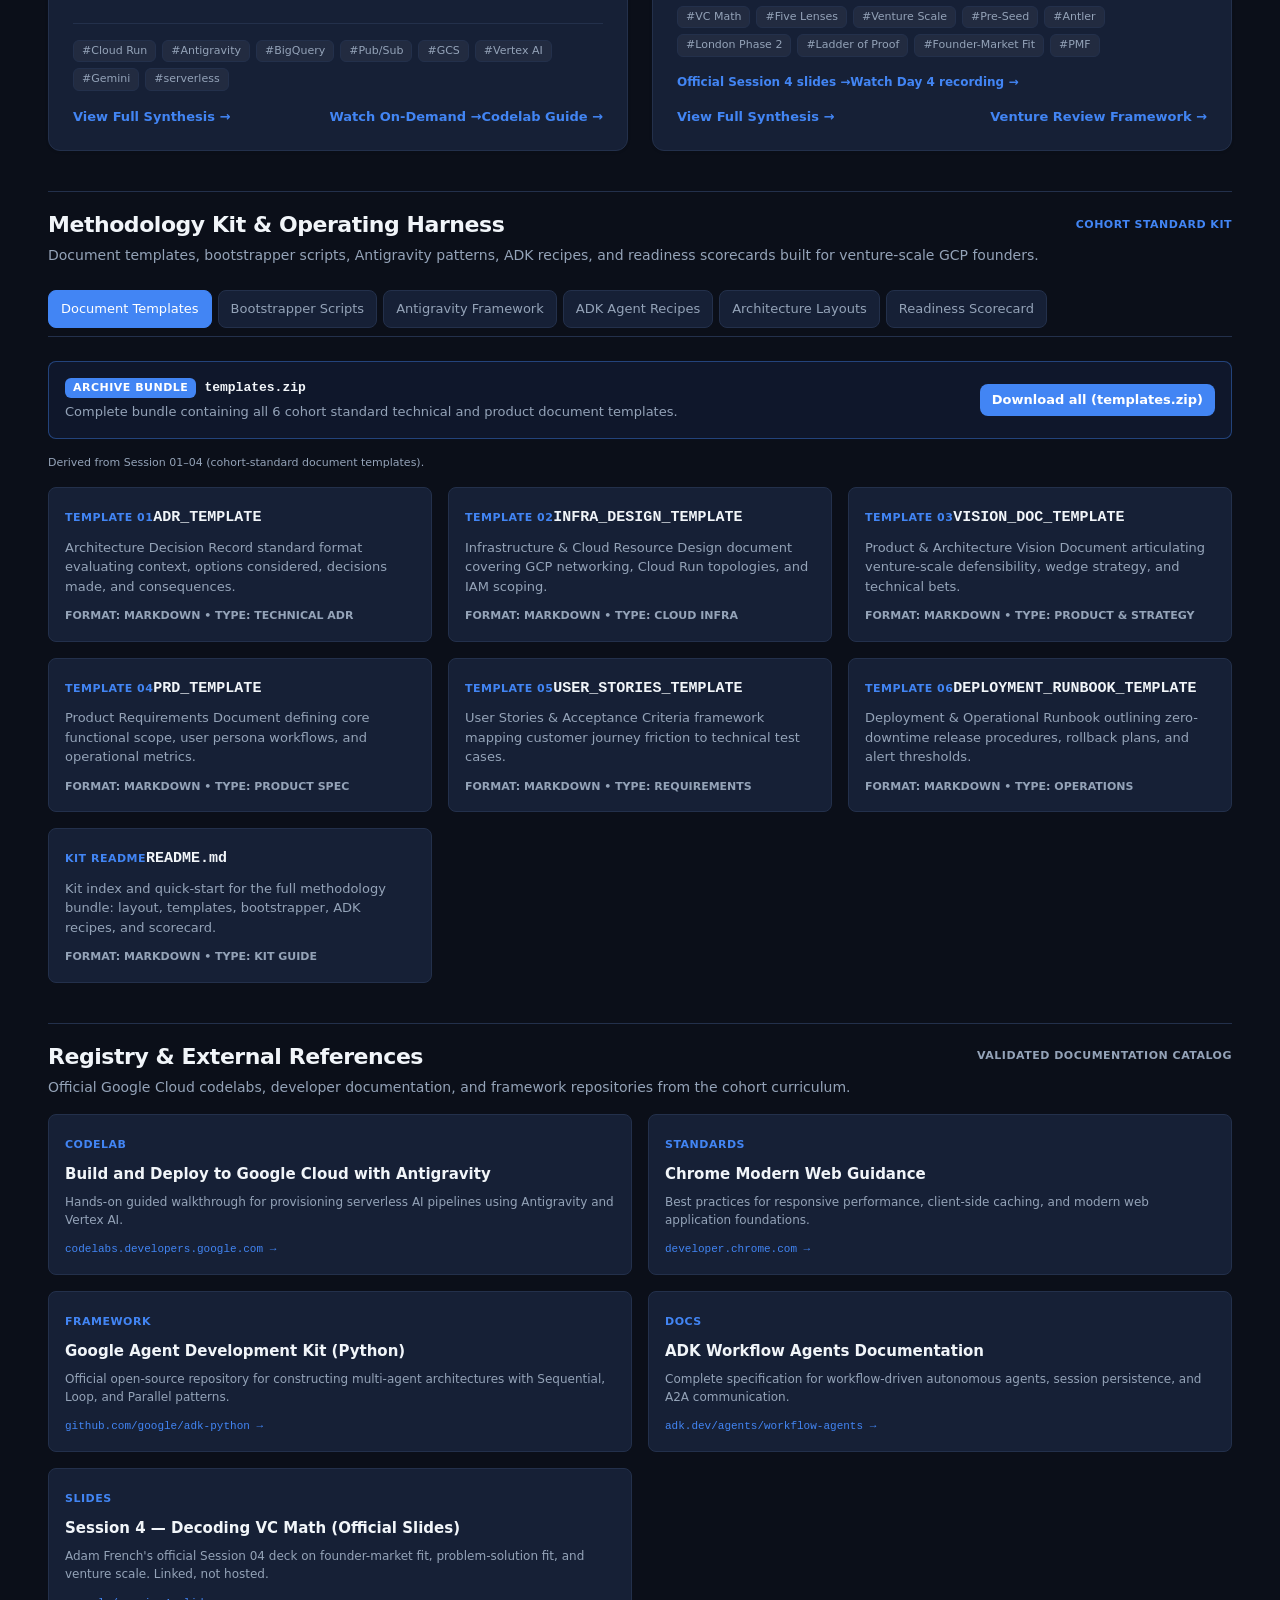
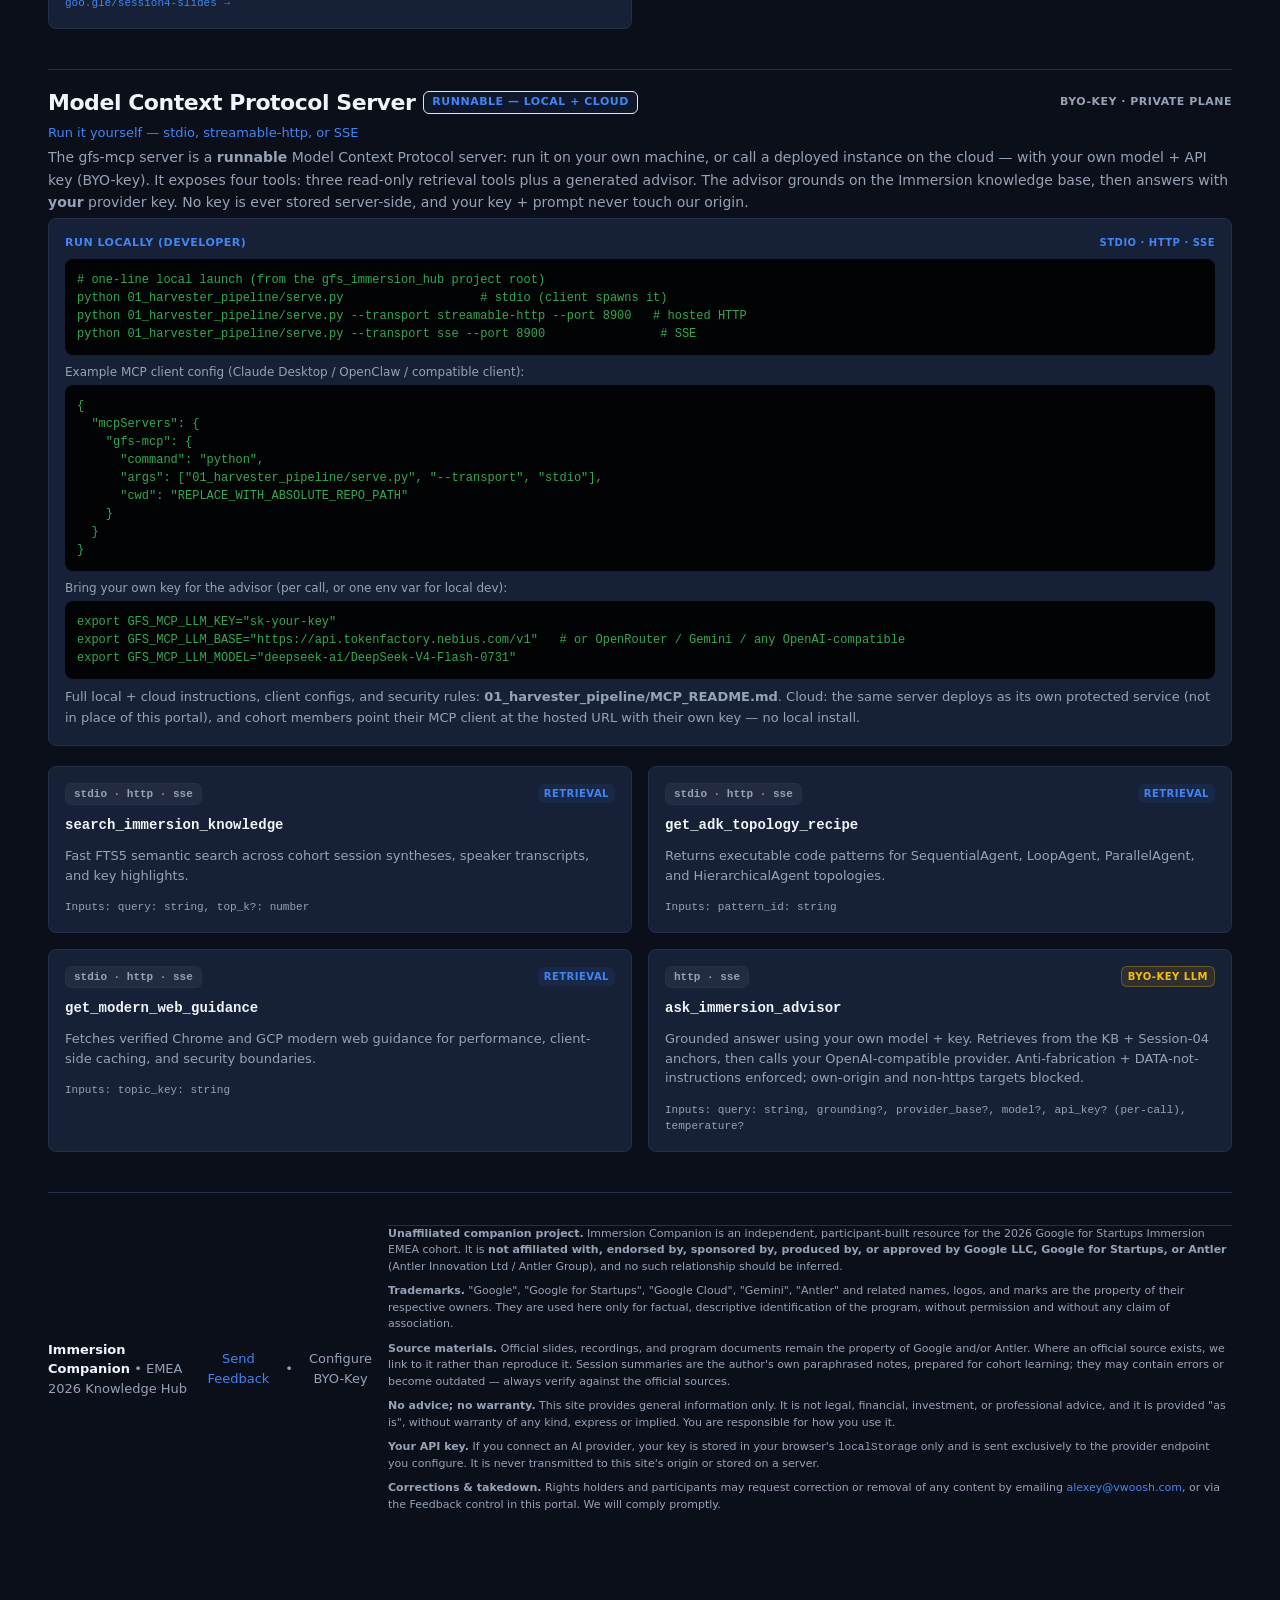
==== commit baf0c33d: "sprint15-followup: MCP server now runnable (local+cloud, BYO-key) — portal MCP section rewrite; keep" ====
--- a/site/index.html
+++ b/site/index.html
@@ -425,7 +425,7 @@
 <!-- TAB 5: LAYOUT -->
 <div class="tab-pane hidden space-y-4" id="tab-content-layout"><div class="space-y-4"><div class="p-4 rounded-md border border-border bg-surface"><div class="flex items-center justify-between"><h4 class="text-[15px] font-bold text-text-primary">Standard Cohort 7-Zone Repository Layout</h4><a class="font-mono text-[12px] text-accent hover:underline" href="methodology/structure/folder-layout.md" rel="noopener" target="_blank">folder-layout.md →</a></div><p class="text-[13px] text-text-secondary mt-1">Standardized project directory convention ensuring clean separation of architecture contracts, agent code, cloud infra, and evaluation test suites.</p><p class="text-[11px] text-text-muted mt-1">Derived from Session 01 &amp; 03 — cohort-standard 7-zone repository layout.</p></div><div class="grid grid-cols-1 md:grid-cols-2 lg:grid-cols-3 gap-3"><div class="p-3 rounded-md border border-border bg-surface space-y-1"><a class="font-mono text-accent font-bold text-[13px] hover:underline" href="methodology/structure/zone-readmes/01_specs_README.md" rel="noopener" target="_blank">specs/</a><p class="text-[12px] text-text-secondary">Architecture Decision Records (ADRs), interface RFCs, requirements, and system boundary contracts.</p></div><div class="p-3 rounded-md border border-border bg-surface space-y-1"><a class="font-mono text-accent font-bold text-[13px] hover:underline" href="methodology/structure/zone-readmes/02_design_README.md" rel="noopener" target="_blank">design/</a><p class="text-[12px] text-text-secondary">System architecture diagrams, data models, interface wireframes, and schema specifications.</p></div><div class="p-3 rounded-md border border-border bg-surface space-y-1"><a class="font-mono text-accent font-bold text-[13px] hover:underline" href="methodology/structure/zone-readmes/03_src_README.md" rel="noopener" target="_blank">src/</a><p class="text-[12px] text-text-secondary">Core application source code, ADK multi-agent definitions, runtime handlers, and model clients.</p></div><div class="p-3 rounded-md border border-border bg-surface space-y-1"><a class="font-mono text-accent font-bold text-[13px] hover:underline" href="methodology/structure/zone-readmes/04_infra_README.md" rel="noopener" target="_blank">infra/</a><p class="text-[12px] text-text-secondary">Terraform modules, IAM policies, and GCP infrastructure declarations for Cloud Run and Pub/Sub.</p></div><div class="p-3 rounded-md border border-border bg-surface space-y-1"><a class="font-mono text-accent font-bold text-[13px] hover:underline" href="methodology/structure/zone-readmes/05_tests_README.md" rel="noopener" target="_blank">tests/</a><p class="text-[12px] text-text-secondary">Pytest test suites, eval verification harnesses, agent benchmark runs, and synthetic mock fixtures.</p></div><div class="p-3 rounded-md border border-border bg-surface space-y-1"><a class="font-mono text-accent font-bold text-[13px] hover:underline" href="methodology/structure/zone-readmes/06_deploy_README.md" rel="noopener" target="_blank">deploy/</a><p class="text-[12px] text-text-secondary">Container Dockerfiles, Cloud Run configurations, CI/CD pipeline triggers, and operational deploy scripts.</p></div><div class="p-3 rounded-md border border-border bg-surface space-y-1 md:col-span-2 lg:col-span-3"><a class="font-mono text-accent font-bold text-[13px] hover:underline" href="methodology/structure/zone-readmes/07_docs_README.md" rel="noopener" target="_blank">docs/</a><p class="text-[12px] text-text-secondary">Operational runbooks, API specifications, developer onboarding guides, and Antler submission dossiers.</p></div></div></div></div>
 <!-- TAB 6: SCORECARD -->
-<div class="tab-pane hidden space-y-4" id="tab-content-scorecard"><div class="p-5 rounded-md border border-border bg-surface space-y-4"><div class="flex items-center justify-between"><h4 class="text-[16px] font-bold text-text-primary">Session 04 Self-Assessment</h4><a class="font-mono text-[12px] text-accent hover:underline" href="methodology/vc/scorecard.html" rel="noopener" target="_blank">Interactive Five-Lenses scorecard →</a></div><p class="text-[13px] text-text-secondary">A self-check inspired by Adam French's Session 04 frameworks (the Three Lenses and the Five Lenses to Make an Idea Bigger). The linked tool implements the <strong>Five Lenses</strong>; the static list below captures the three pre-seed lenses. Not an Antler-published rubric.</p><p class="text-[11px] text-text-muted">Derived from Session 04 — VC Math (Adam French, 28 Oct 2026).</p><ul class="space-y-2 list-none"><li class="p-4 rounded border border-border space-y-1"><div class="text-[11px] font-bold uppercase text-text-primary">1 · Founder-Market Fit — “Why you?”</div><p class="text-[12px] text-text-secondary mt-1">What is your earned secret, in one sentence?</p></li><li class="p-4 rounded border border-border space-y-1"><div class="text-[11px] font-bold uppercase text-text-primary">2 · Problem-Solution Fit — “Is it proven?”</div><p class="text-[12px] text-text-secondary mt-1">Name your rung on the ladder of proof, and the next one.</p></li><li class="p-4 rounded border border-border space-y-1"><div class="text-[11px] font-bold uppercase text-text-primary">3 · Venture Scale — “Return a fund?”</div><p class="text-[12px] text-text-secondary mt-1">What does the wedge grow into — a credible path to hundreds of millions in revenue?</p></li><li class="p-4 rounded border border-border space-y-1"><div class="text-[11px] font-bold uppercase text-text-primary">4 · Unit-Economics Check — “Fake PMF?”</div><p class="text-[12px] text-text-secondary mt-1">Do your costs grow linearly with revenue? If so, it's fake PMF.</p></li></ul></div></div>
+<div class="tab-pane hidden space-y-4" id="tab-content-scorecard"><div class="p-5 rounded-md border border-border bg-surface space-y-4"><div class="flex items-center justify-between"><h4 class="text-[16px] font-bold text-text-primary">Session 04 Self-Assessment</h4><a class="font-mono text-[12px] text-accent hover:underline" href="methodology/vc/scorecard.html" rel="noopener" target="_blank">Interactive Five-Lenses scorecard →</a><a class="font-mono text-[12px] text-accent hover:underline ml-3" href="methodology/vc/ai-coach.html" rel="noopener" target="_blank">Open AI Venture Coach →</a></div><p class="text-[13px] text-text-secondary">A self-check inspired by Adam French's Session 04 frameworks (the Three Lenses and the Five Lenses to Make an Idea Bigger). The linked tool implements the <strong>Five Lenses</strong>; the static list below captures the three pre-seed lenses. Not an Antler-published rubric.</p><p class="text-[11px] text-text-muted">Derived from Session 04 — VC Math (Adam French, 28 Oct 2026).</p><ul class="space-y-2 list-none"><li class="p-4 rounded border border-border space-y-1"><div class="text-[11px] font-bold uppercase text-text-primary">1 · Founder-Market Fit — “Why you?”</div><p class="text-[12px] text-text-secondary mt-1">What is your earned secret, in one sentence?</p></li><li class="p-4 rounded border border-border space-y-1"><div class="text-[11px] font-bold uppercase text-text-primary">2 · Problem-Solution Fit — “Is it proven?”</div><p class="text-[12px] text-text-secondary mt-1">Name your rung on the ladder of proof, and the next one.</p></li><li class="p-4 rounded border border-border space-y-1"><div class="text-[11px] font-bold uppercase text-text-primary">3 · Venture Scale — “Return a fund?”</div><p class="text-[12px] text-text-secondary mt-1">What does the wedge grow into — a credible path to hundreds of millions in revenue?</p></li><li class="p-4 rounded border border-border space-y-1"><div class="text-[11px] font-bold uppercase text-text-primary">4 · Unit-Economics Check — “Fake PMF?”</div><p class="text-[12px] text-text-secondary mt-1">Do your costs grow linearly with revenue? If so, it's fake PMF.</p></li></ul></div></div>
 </section>
 <!-- SC-04 REGISTRY & EXTERNAL REFERENCES (catalog items + Session 04 official slides; link, don't host) -->
 <section class="space-y-4 pt-4 border-t border-border" id="registry">
@@ -479,16 +479,20 @@
 <div class="text-[11px] font-mono text-accent pt-1">goo.gle/session4-slides →</div>
 </a>
 </div>
-</section><section class="space-y-4 pt-4 border-t border-border" id="mcp-server"><div class="space-y-1"><div class="flex items-center justify-between"><div class="flex items-center gap-2"><h2 class="text-[22px] font-bold tracking-[-0.45px] text-text-primary">Model Context Protocol Server</h2><span class="text-[11px] font-bold uppercase tracking-[0.5px] px-2 py-0.5 rounded-sm bg-warning/10 text-warning border border-warning/30">Tier 2 Private Plane</span></div><span class="text-[11px] font-semibold uppercase tracking-[0.5px] text-text-muted">Not on public portal</span></div><div class="text-[13px] font-medium text-accent">Tier 2 — Private Operating Plane (stdio-only)</div><p class="text-[14px] text-text-secondary leading-[1.6]">The MCP server runs on stdio only, not HTTP. It exposes three read-only tools: search_immersion_knowledge, get_adk_topology_recipe, get_modern_web_guidance. Connect via any MCP-compatible client. Not deployed to the public portal — Tier 2 access required.</p><div class="p-4 rounded-md border border-border bg-surface space-y-2"><div class="flex items-center justify-between"><span class="text-[11px] font-bold uppercase tracking-[0.5px] text-accent">Run locally (developer / local only)</span><span class="text-[10px] font-bold uppercase tracking-[0.5px] text-warning">stdio · not hosted</span></div><pre class="p-3 rounded-md bg-black/90 text-[#34A853] font-mono text-[12px] overflow-x-auto"># developer/local only — stdio, not deployed
-python 01_harvester_pipeline/serve.py   # needs the bundled venv/deps</pre><div class="text-[12px] text-text-secondary space-y-1"><p>Example MCP client config (Claude Desktop / compatible client):</p><pre class="p-3 rounded-md bg-black/90 text-[#34A853] font-mono text-[12px] overflow-x-auto">{
+</section><section class="space-y-4 pt-4 border-t border-border" id="mcp-server"><div class="space-y-1"><div class="flex items-center justify-between"><div class="flex items-center gap-2"><h2 class="text-[22px] font-bold tracking-[-0.45px] text-text-primary">Model Context Protocol Server</h2><span class="text-[11px] font-bold uppercase tracking-[0.5px] px-2 py-0.5 rounded-sm bg-accent-tint text-accent border border-accent/30">Runnable — local + cloud</span></div><span class="text-[11px] font-semibold uppercase tracking-[0.5px] text-text-muted">BYO-key · private plane</span></div><div class="text-[13px] font-medium text-accent">Run it yourself — stdio, streamable-http, or SSE</div><p class="text-[14px] text-text-secondary leading-[1.6]">The gfs-mcp server is a <strong>runnable</strong> Model Context Protocol server: run it on your own machine, or call a deployed instance on the cloud — with your own model + API key (BYO-key). It exposes four tools: three read-only retrieval tools plus a generated advisor. The advisor grounds on the Immersion knowledge base, then answers with <strong>your</strong> provider key. No key is ever stored server-side, and your key + prompt never touch our origin.</p><div class="p-4 rounded-md border border-border bg-surface space-y-2"><div class="flex items-center justify-between"><span class="text-[11px] font-bold uppercase tracking-[0.5px] text-accent">Run locally (developer)</span><span class="text-[10px] font-bold uppercase tracking-[0.5px] text-accent">stdio · http · sse</span></div><pre class="p-3 rounded-md bg-black/90 text-[#34A853] font-mono text-[12px] overflow-x-auto"># one-line local launch (from the gfs_immersion_hub project root)
+python 01_harvester_pipeline/serve.py                   # stdio (client spawns it)
+python 01_harvester_pipeline/serve.py --transport streamable-http --port 8900   # hosted HTTP
+python 01_harvester_pipeline/serve.py --transport sse --port 8900                # SSE</pre><div class="text-[12px] text-text-secondary space-y-1"><p>Example MCP client config (Claude Desktop / OpenClaw / compatible client):</p><pre class="p-3 rounded-md bg-black/90 text-[#34A853] font-mono text-[12px] overflow-x-auto">{
   "mcpServers": {
-    "immersion": {
+    "gfs-mcp": {
       "command": "python",
-      "args": ["01_harvester_pipeline/serve.py"],
+      "args": ["01_harvester_pipeline/serve.py", "--transport", "stdio"],
       "cwd": "REPLACE_WITH_ABSOLUTE_REPO_PATH"
     }
   }
-}</pre></div><p class="text-[13px] text-text-secondary leading-[1.6]">The MCP server is stdio-only and is <strong>not hosted</strong> on this deployment — it runs from the harvester pipeline, not from the public portal's HTTP server.</p></div></div><div class="grid grid-cols-1 md:grid-cols-3 gap-4 pt-1"><div class="p-4 rounded-md border border-border bg-surface space-y-2.5"><div class="flex items-center justify-between"><span class="text-[11px] font-mono px-2 py-0.5 rounded-sm bg-black/5 dark:bg-white/5 border border-border text-text-secondary font-semibold">stdio</span><span class="text-[10px] font-bold uppercase tracking-[0.5px] px-1.5 py-0.5 rounded-sm bg-accent-tint text-accent">private</span></div><h4 class="font-mono font-bold text-[14px] text-text-primary">search_immersion_knowledge</h4><p class="text-[13px] text-text-secondary leading-[1.5]">Fast FTS5 semantic search across cohort session syntheses, speaker transcripts, and key highlights.</p><div class="text-[11px] text-text-muted font-mono pt-1">Inputs: query: string, top_k?: number</div></div><div class="p-4 rounded-md border border-border bg-surface space-y-2.5"><div class="flex items-center justify-between"><span class="text-[11px] font-mono px-2 py-0.5 rounded-sm bg-black/5 dark:bg-white/5 border border-border text-text-secondary font-semibold">stdio</span><span class="text-[10px] font-bold uppercase tracking-[0.5px] px-1.5 py-0.5 rounded-sm bg-accent-tint text-accent">private</span></div><h4 class="font-mono font-bold text-[14px] text-text-primary">get_adk_topology_recipe</h4><p class="text-[13px] text-text-secondary leading-[1.5]">Retrieves executable code patterns for SequentialAgent, LoopAgent, ParallelAgent, and HierarchicalAgent topologies.</p><div class="text-[11px] text-text-muted font-mono pt-1">Inputs: pattern_id: string</div></div><div class="p-4 rounded-md border border-border bg-surface space-y-2.5"><div class="flex items-center justify-between"><span class="text-[11px] font-mono px-2 py-0.5 rounded-sm bg-black/5 dark:bg-white/5 border border-border text-text-secondary font-semibold">stdio</span><span class="text-[10px] font-bold uppercase tracking-[0.5px] px-1.5 py-0.5 rounded-sm bg-accent-tint text-accent">private</span></div><h4 class="font-mono font-bold text-[14px] text-text-primary">get_modern_web_guidance</h4><p class="text-[13px] text-text-secondary leading-[1.5]">Fetches verified Chrome and GCP modern web guidance for performance, client-side caching, and security boundaries.</p><div class="text-[11px] text-text-muted font-mono pt-1">Inputs: topic_key: string</div></div></div></section>
+}</pre></div><div class="text-[12px] text-text-secondary space-y-1"><p>Bring your own key for the advisor (per call, or one env var for local dev):</p><pre class="p-3 rounded-md bg-black/90 text-[#34A853] font-mono text-[12px] overflow-x-auto">export GFS_MCP_LLM_KEY="sk-your-key"
+export GFS_MCP_LLM_BASE="https://api.tokenfactory.nebius.com/v1"   # or OpenRouter / Gemini / any OpenAI-compatible
+export GFS_MCP_LLM_MODEL="deepseek-ai/DeepSeek-V4-Flash-0731"</pre></div><p class="text-[13px] text-text-secondary leading-[1.6]">Full local + cloud instructions, client configs, and security rules: <strong>01_harvester_pipeline/MCP_README.md</strong>. Cloud: the same server deploys as its own protected service (not in place of this portal), and cohort members point their MCP client at the hosted URL with their own key — no local install.</p></div></div><div class="grid grid-cols-1 md:grid-cols-2 gap-4 pt-1"><div class="p-4 rounded-md border border-border bg-surface space-y-2.5"><div class="flex items-center justify-between"><span class="text-[11px] font-mono px-2 py-0.5 rounded-sm bg-black/5 dark:bg-white/5 border border-border text-text-secondary font-semibold">stdio · http · sse</span><span class="text-[10px] font-bold uppercase tracking-[0.5px] px-1.5 py-0.5 rounded-sm bg-accent-tint text-accent">retrieval</span></div><h4 class="font-mono font-bold text-[14px] text-text-primary">search_immersion_knowledge</h4><p class="text-[13px] text-text-secondary leading-[1.5]">Fast FTS5 semantic search across cohort session syntheses, speaker transcripts, and key highlights.</p><div class="text-[11px] text-text-muted font-mono pt-1">Inputs: query: string, top_k?: number</div></div><div class="p-4 rounded-md border border-border bg-surface space-y-2.5"><div class="flex items-center justify-between"><span class="text-[11px] font-mono px-2 py-0.5 rounded-sm bg-black/5 dark:bg-white/5 border border-border text-text-secondary font-semibold">stdio · http · sse</span><span class="text-[10px] font-bold uppercase tracking-[0.5px] px-1.5 py-0.5 rounded-sm bg-accent-tint text-accent">retrieval</span></div><h4 class="font-mono font-bold text-[14px] text-text-primary">get_adk_topology_recipe</h4><p class="text-[13px] text-text-secondary leading-[1.5]">Returns executable code patterns for SequentialAgent, LoopAgent, ParallelAgent, and HierarchicalAgent topologies.</p><div class="text-[11px] text-text-muted font-mono pt-1">Inputs: pattern_id: string</div></div><div class="p-4 rounded-md border border-border bg-surface space-y-2.5"><div class="flex items-center justify-between"><span class="text-[11px] font-mono px-2 py-0.5 rounded-sm bg-black/5 dark:bg-white/5 border border-border text-text-secondary font-semibold">stdio · http · sse</span><span class="text-[10px] font-bold uppercase tracking-[0.5px] px-1.5 py-0.5 rounded-sm bg-accent-tint text-accent">retrieval</span></div><h4 class="font-mono font-bold text-[14px] text-text-primary">get_modern_web_guidance</h4><p class="text-[13px] text-text-secondary leading-[1.5]">Fetches verified Chrome and GCP modern web guidance for performance, client-side caching, and security boundaries.</p><div class="text-[11px] text-text-muted font-mono pt-1">Inputs: topic_key: string</div></div><div class="p-4 rounded-md border border-border bg-surface space-y-2.5"><div class="flex items-center justify-between"><span class="text-[11px] font-mono px-2 py-0.5 rounded-sm bg-black/5 dark:bg-white/5 border border-border text-text-secondary font-semibold">http · sse</span><span class="text-[10px] font-bold uppercase tracking-[0.5px] px-1.5 py-0.5 rounded-sm bg-warning/10 text-warning border border-warning/30">BYO-key LLM</span></div><h4 class="font-mono font-bold text-[14px] text-text-primary">ask_immersion_advisor</h4><p class="text-[13px] text-text-secondary leading-[1.5]">Grounded answer using your own model + key. Retrieves from the KB + Session-04 anchors, then calls your OpenAI-compatible provider. Anti-fabrication + DATA-not-instructions enforced; own-origin and non-https targets blocked.</p><div class="text-[11px] text-text-muted font-mono pt-1">Inputs: query: string, grounding?, provider_base?, model?, api_key? (per-call), temperature?</div></div></div></section>
 <!-- FOOTER (Negative Block Compliant: minimal, no decorative claims or invented fiction) -->
 <footer class="pt-8 border-t border-border flex flex-col md:flex-row items-center justify-between text-[13px] text-text-secondary gap-4">
 <div class="">
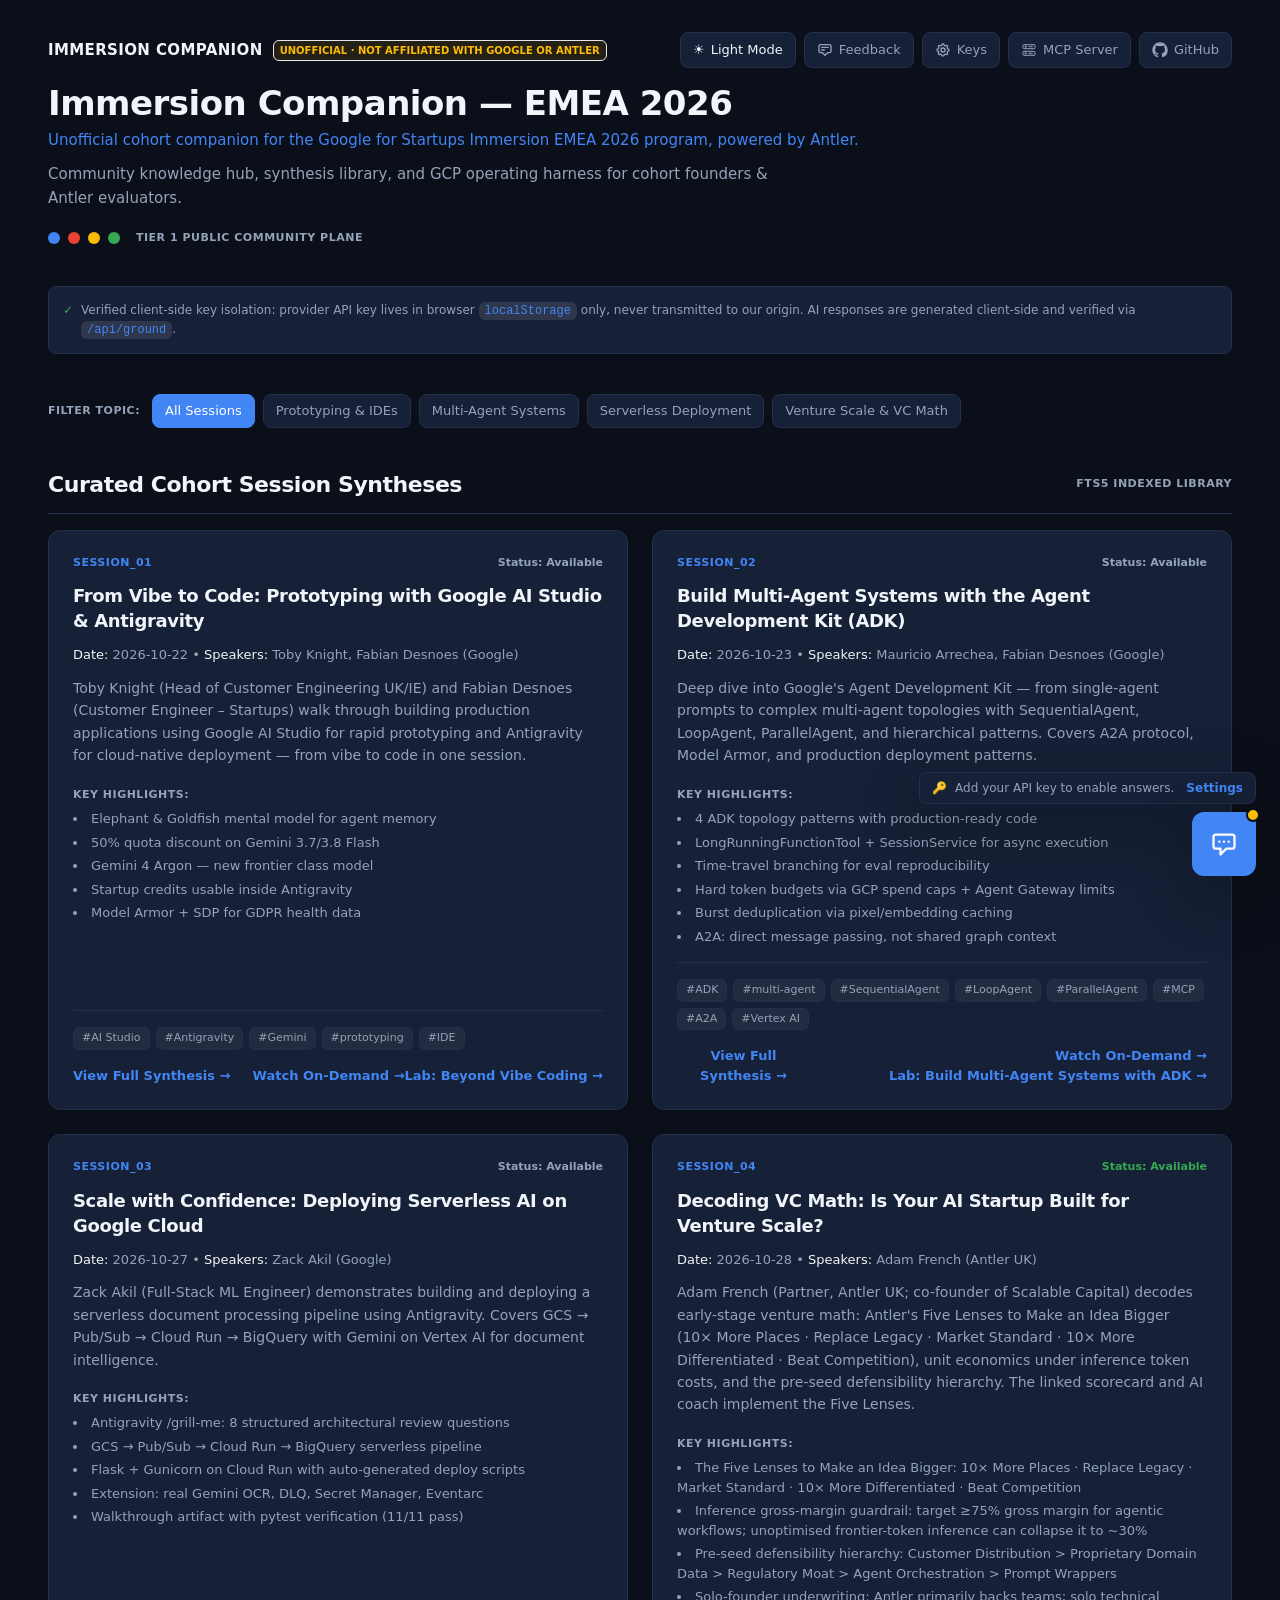
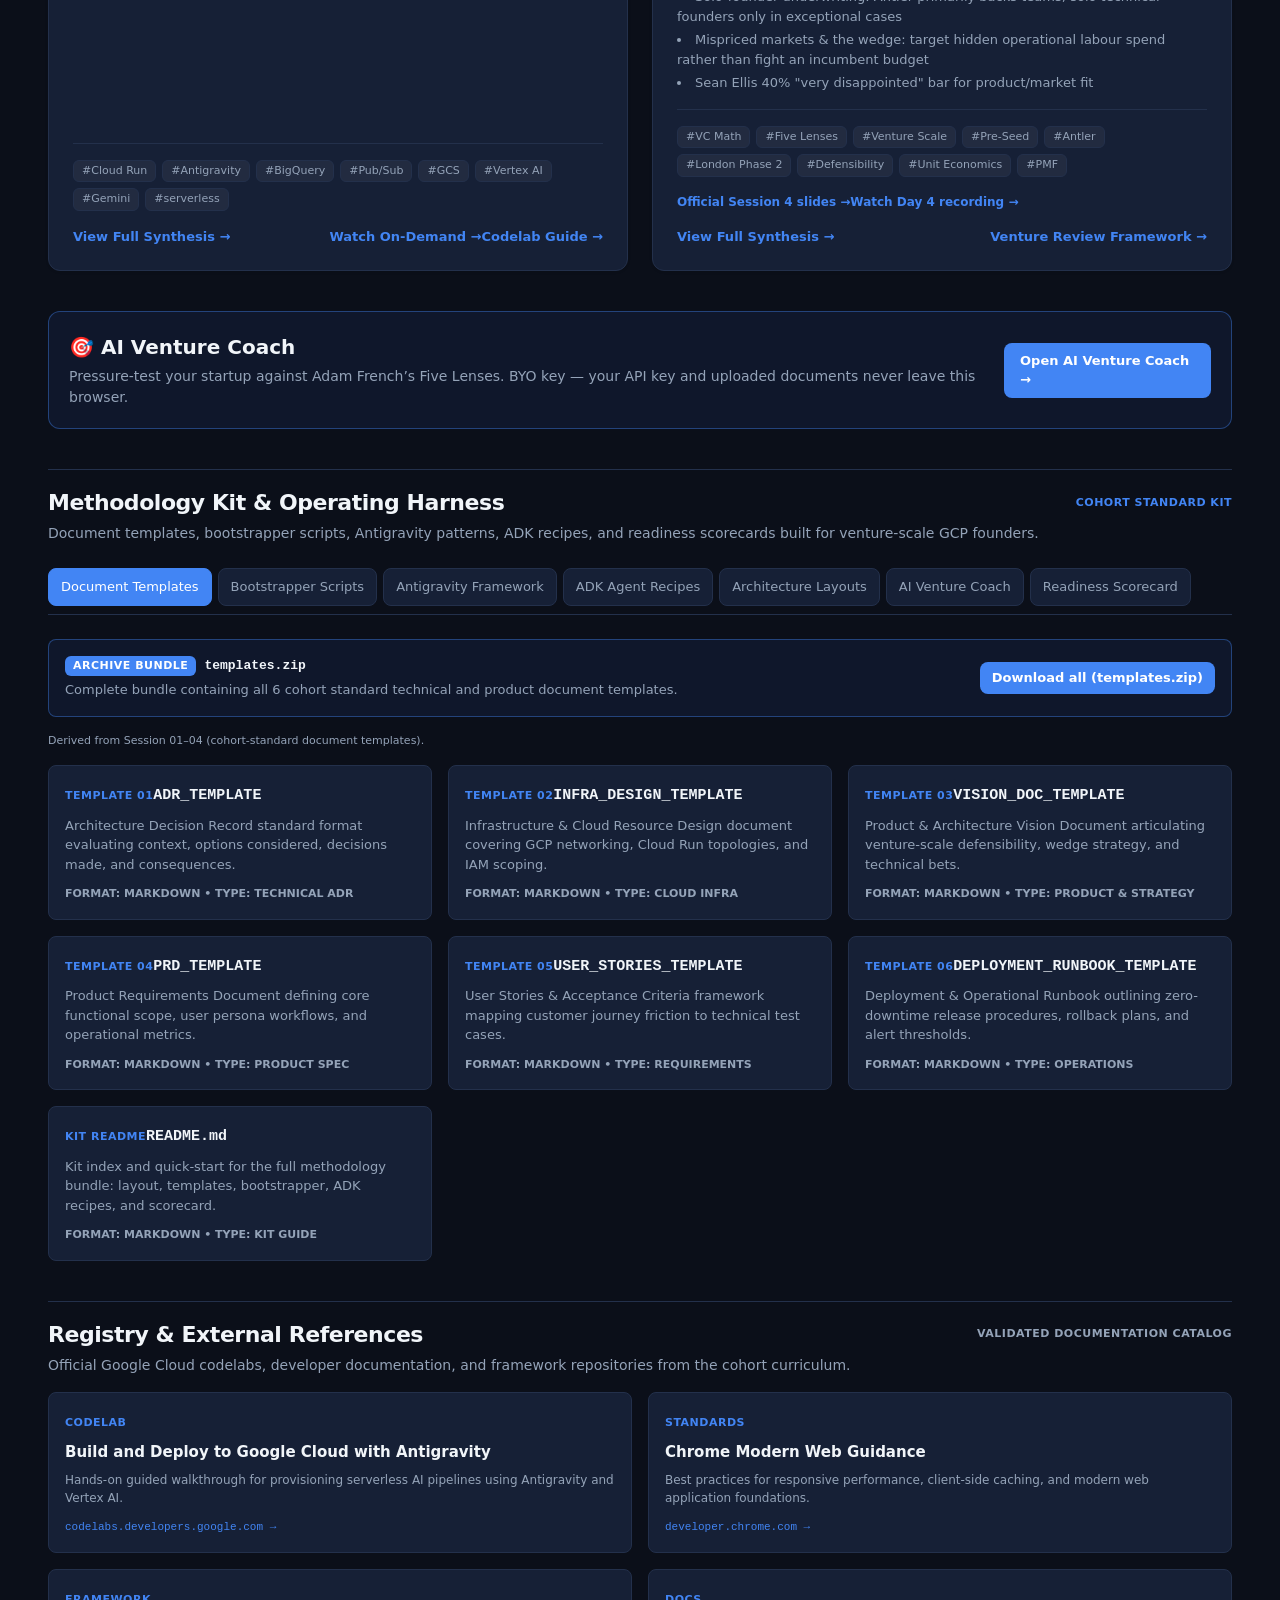
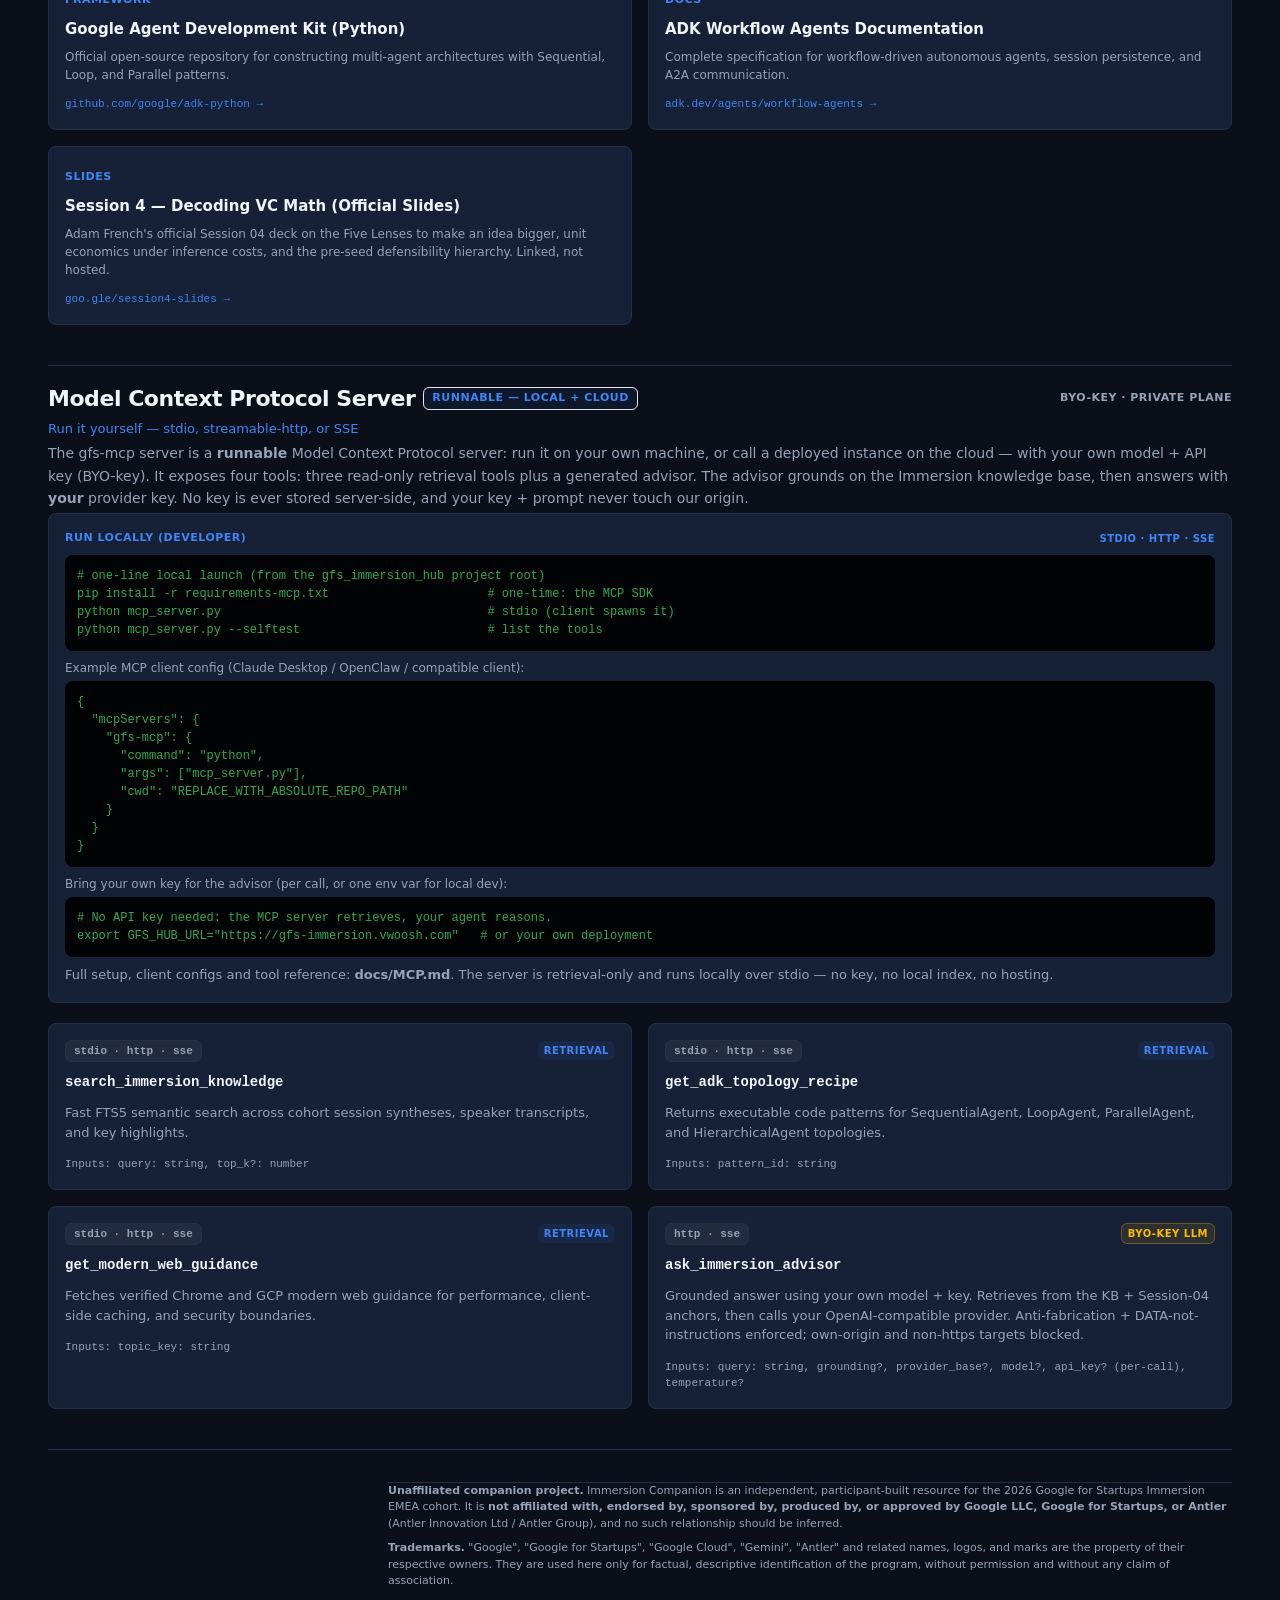
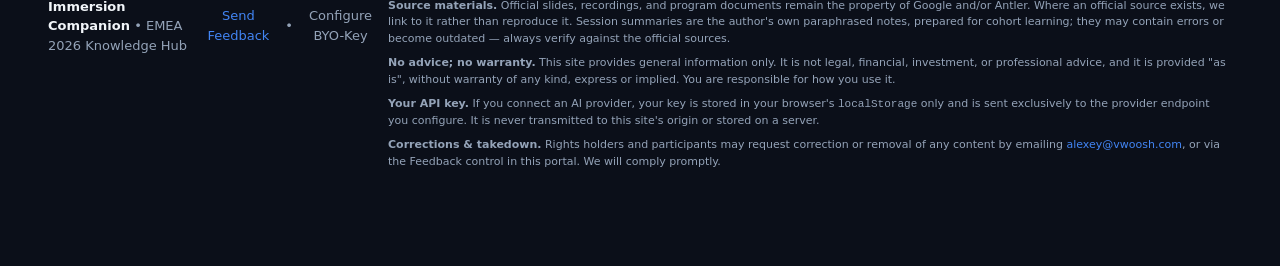
==== commit 0ca8b62a: "portal: shared BYOK settings modal, provider config, live-web fallback - one settings/credentials UI" ====
--- a/site/index.html
+++ b/site/index.html
@@ -14,6 +14,17 @@
 <!-- Self-hosted Tailwind CSS (compiled from the same config below) — no third-party CDN dependency -->
 <link rel="stylesheet" href="compiled.css?v=20261106-local1">
 <style>
+    /* Sprint 24: enlarged assistant panel for focused work. */
+    #chat-panel.expanded {
+      width: min(96vw, 1100px) !important;
+      max-height: 92vh !important;
+      height: 92vh;
+      bottom: 12px !important;
+      right: 12px !important;
+    }
+    @media (max-width: 640px) {
+      #chat-panel.expanded { width: 96vw !important; height: 88vh; }
+    }
     :root {
       --bg-canvas: #F8FAFC;
       --bg-surface: #FFFFFF;
@@ -57,8 +68,29 @@
       border-radius: 4px;
     }
   </style>
+  <!-- Sprint 17: shared provider-adaptive generation config -->
+  <script type="module">
+    import * as ProviderConfig from './assets/provider-config.js?v=57d956a1';
+    window.ProviderConfig = ProviderConfig;
+    import * as WebSearch from './assets/provider-websearch.js?v=c25b4708';
+    window.WebSearch = WebSearch;
+    import * as MdLite from './assets/markdown-lite.js?v=a696d783';
+    window.MdLite = MdLite;
+    MdLite.ensureMarkdownStyles();
+    import * as ExcerptModal from './assets/excerpt-modal.js?v=67f8b15e';
+    window.ExcerptModal = ExcerptModal;
+    import './assets/provider-websearch-guide.js?v=7eab1089';
+  </script>
 </head>
 <body class="transition-colors duration-200">
+<script type="module">
+  import { ensureSettingsModal, populateCseFields } from './assets/settings-modal.js?v=969d2b16';
+  ensureSettingsModal();
+  // Bridge the module-scoped helper to the classic script that owns
+  // openSettingsModal() — modules don't leak their bindings to inline handlers.
+  window.GFS_populateCseFields = populateCseFields;
+</script>
+
 <!-- TOP WORDMARK: portal's own identity + always-visible Unofficial badge (doc 06 D-02/D-03). No Google/Antler marks. -->
 <header class="max-w-[1440px] mx-auto px-6 md:px-12 pt-8 pb-4"><div class="flex items-center justify-between">
 <div class="flex items-center gap-2.5 select-none">
@@ -338,17 +370,17 @@
               <span class="font-medium text-text-primary">Speakers:</span> Adam French (Antler UK)
             </div>
 <p class="text-[14px] leading-[1.6] text-text-secondary">
-              Adam French (Partner, Antler UK; co-founder of Scalable Capital) walks through the three lenses Antler applies at pre-seed — Founder-Market Fit (why you?), Problem-Solution Fit (is the problem real and proven?), and Venture Scale (could this return a fund?) — plus the ladder of proof, the Five Lenses to make an idea bigger, and PMF/retention benchmarks.
+              Adam French (Partner, Antler UK; co-founder of Scalable Capital) decodes early-stage venture math: Antler's Five Lenses to Make an Idea Bigger (10× More Places · Replace Legacy · Market Standard · 10× More Differentiated · Beat Competition), unit economics under inference token costs, and the pre-seed defensibility hierarchy. The linked scorecard and AI coach implement the Five Lenses.
             </p>
 <div class="space-y-1.5 pt-2">
 <div class="text-[11px] font-semibold uppercase tracking-[0.5px] text-text-muted">Key Highlights:</div>
 <ul class="text-[13px] text-text-secondary space-y-1 list-disc list-inside">
-<li class="">Three lenses: Founder-Market Fit · Problem-Solution Fit · Venture Scale</li>
-<li class="">The ladder of proof — name your rung, and the next one</li>
-<li class="">Five Lenses to make an idea bigger (with real company examples)</li>
-<li class="">Evidence 2×2: Proceed / Pivot / Stop</li>
-<li class="">Why now: inference ~280× cheaper in two years</li>
-<li class="">PMF &amp; retention: the Sean Ellis 40% bar</li>
+<li class="">The Five Lenses to Make an Idea Bigger: 10× More Places · Replace Legacy · Market Standard · 10× More Differentiated · Beat Competition</li>
+<li class="">Inference gross-margin guardrail: target ≥75% gross margin for agentic workflows; unoptimised frontier-token inference can collapse it to ~30%</li>
+<li class="">Pre-seed defensibility hierarchy: Customer Distribution &gt; Proprietary Domain Data &gt; Regulatory Moat &gt; Agent Orchestration &gt; Prompt Wrappers</li>
+<li class="">Solo-founder underwriting: Antler primarily backs teams; solo technical founders only in exceptional cases</li>
+<li class="">Mispriced markets &amp; the wedge: target hidden operational labour spend rather than fight an incumbent budget</li>
+<li class="">Sean Ellis 40% "very disappointed" bar for product/market fit</li>
 </ul>
 </div>
 </div>
@@ -360,8 +392,8 @@
 <span class="text-[11px] px-2 py-0.5 rounded-sm bg-black/5 dark:bg-white/5 border border-border text-text-secondary">#Pre-Seed</span>
 <span class="text-[11px] px-2 py-0.5 rounded-sm bg-black/5 dark:bg-white/5 border border-border text-text-secondary">#Antler</span>
 <span class="text-[11px] px-2 py-0.5 rounded-sm bg-black/5 dark:bg-white/5 border border-border text-text-secondary">#London Phase 2</span>
-<span class="text-[11px] px-2 py-0.5 rounded-sm bg-black/5 dark:bg-white/5 border border-border text-text-secondary">#Ladder of Proof</span>
-<span class="text-[11px] px-2 py-0.5 rounded-sm bg-black/5 dark:bg-white/5 border border-border text-text-secondary">#Founder-Market Fit</span>
+<span class="text-[11px] px-2 py-0.5 rounded-sm bg-black/5 dark:bg-white/5 border border-border text-text-secondary">#Defensibility</span>
+<span class="text-[11px] px-2 py-0.5 rounded-sm bg-black/5 dark:bg-white/5 border border-border text-text-secondary">#Unit Economics</span>
 <span class="text-[11px] px-2 py-0.5 rounded-sm bg-black/5 dark:bg-white/5 border border-border text-text-secondary">#PMF</span>
 </div>
 <div class="flex flex-wrap items-center gap-x-4 gap-y-1 pt-1 text-[12px]">
@@ -378,6 +410,18 @@
 </div>
 </div>
 </article>
+</div>
+</section>
+<!-- Sprint 17: AI Venture Coach hero card -->
+<section class="p-5 rounded-lg border border-accent/40 bg-accent-tint" id="coach-hero">
+<div class="flex flex-col md:flex-row md:items-center justify-between gap-4">
+<div>
+<h2 class="text-[20px] font-bold text-text-primary">🎯 AI Venture Coach</h2>
+<p class="text-[14px] text-text-secondary mt-1">
+            Pressure-test your startup against Adam French’s Five Lenses. BYO key — your API key and uploaded documents never leave this browser.
+          </p>
+</div>
+<a class="px-4 py-2 rounded-md bg-accent hover:bg-accent-hover text-white text-[13px] font-semibold transition-colors" href="methodology/vc/ai-coach.html">Open AI Venture Coach →</a>
 </div>
 </section>
 <!-- SC-03 METHODOLOGY KIT TABS SECTION (Exact 6 Tabs) -->
@@ -393,7 +437,7 @@
           Document templates, bootstrapper scripts, Antigravity patterns, ADK recipes, and readiness scorecards built for venture-scale GCP founders.
         </p>
 </div>
-<!-- 6-TAB SEGMENTED PILLS -->
+<!-- 7-TAB SEGMENTED PILLS (Sprint 17: added AI Venture Coach) -->
 <div class="flex items-center gap-1.5 overflow-x-auto pb-2 border-b border-border text-[13px] custom-scroll">
 <button class="tab-btn px-3 py-2 rounded-md font-medium border border-accent bg-accent text-white whitespace-nowrap transition-colors" id="tab-btn-templates" onclick="switchTab('templates')">
           Document Templates
@@ -410,6 +454,9 @@
 <button class="tab-btn px-3 py-2 rounded-md font-medium border border-border bg-surface text-text-secondary hover:border-accent whitespace-nowrap transition-colors" id="tab-btn-layout" onclick="switchTab('layout')">
           Architecture Layouts
         </button>
+<button class="tab-btn px-3 py-2 rounded-md font-medium border border-border bg-surface text-text-secondary hover:border-accent whitespace-nowrap transition-colors" id="tab-btn-coach" onclick="switchTab('coach')">
+          AI Venture Coach
+        </button>
 <button class="tab-btn px-3 py-2 rounded-md font-medium border border-border bg-surface text-text-secondary hover:border-accent whitespace-nowrap transition-colors" id="tab-btn-scorecard" onclick="switchTab('scorecard')">
           Readiness Scorecard
         </button>
@@ -424,8 +471,10 @@
 <div class="tab-pane hidden space-y-4" id="tab-content-adk"><div class="space-y-4"><div class="p-4 rounded-md border border-border bg-surface"><h4 class="text-[15px] font-bold text-text-primary">ADK Production Topology Starters</h4><p class="text-[13px] text-text-secondary mt-1">Official starters based on Google's Agent Development Kit (Mauricio Arrechea &amp; Fabian Desnoes, Session 02) with state reconciliation and tool gating.</p><p class="text-[11px] text-text-muted mt-1">Derived from Session 02 (Mauricio Arrechea &amp; Fabian Desnoes, 23 Oct 2026).</p></div><div class="grid grid-cols-1 md:grid-cols-2 gap-4"><div class="p-4 rounded-md border border-border bg-surface space-y-2"><div class="flex items-center justify-between"><a class="font-mono font-bold text-[13px] text-accent hover:underline" href="methodology/adk/sequential_agent_starter.py" rel="noopener" target="_blank">sequential_agent_starter.py</a><span class="text-[11px] font-semibold text-text-muted">Pattern 1</span></div><p class="text-[13px] text-text-secondary">Linear step-by-step pipeline execution passing typed session state forward with deterministic validation gates between transitions.</p><div class="text-[11px] font-mono text-text-muted">Topologies: Linear • Stateful • Guarded</div></div><div class="p-4 rounded-md border border-border bg-surface space-y-2"><div class="flex items-center justify-between"><a class="font-mono font-bold text-[13px] text-accent hover:underline" href="methodology/adk/loop_agent_starter.py" rel="noopener" target="_blank">loop_agent_starter.py</a><span class="text-[11px] font-semibold text-text-muted">Pattern 2</span></div><p class="text-[13px] text-text-secondary">Iterative convergence and validation loop agent with hard iteration bounds, criteria evaluators, and backtrack support.</p><div class="text-[11px] font-mono text-text-muted">Topologies: Cyclic • Self-Refining • Bounded</div></div><div class="p-4 rounded-md border border-border bg-surface space-y-2"><div class="flex items-center justify-between"><a class="font-mono font-bold text-[13px] text-accent hover:underline" href="methodology/adk/parallel_agent_starter.py" rel="noopener" target="_blank">parallel_agent_starter.py</a><span class="text-[11px] font-semibold text-text-muted">Pattern 3</span></div><p class="text-[13px] text-text-secondary">Concurrent sub-agent dispatch and fan-in result aggregation utilizing LongRunningFunctionTool for async execution.</p><div class="text-[11px] font-mono text-text-muted">Topologies: Fan-out • Concurrent • Fan-in</div></div><div class="p-4 rounded-md border border-border bg-surface space-y-2"><div class="flex items-center justify-between"><a class="font-mono font-bold text-[13px] text-accent hover:underline" href="methodology/adk/hierarchical_agent_starter.py" rel="noopener" target="_blank">hierarchical_agent_starter.py</a><span class="text-[11px] font-semibold text-text-muted">Pattern 4</span></div><p class="text-[13px] text-text-secondary">Supervisor agent orchestrating specialized sub-agents with A2A protocol point-to-point messaging and centralized token spend caps.</p><div class="text-[11px] font-mono text-text-muted">Topologies: Supervisor • Delegation • A2A</div></div></div></div></div>
 <!-- TAB 5: LAYOUT -->
 <div class="tab-pane hidden space-y-4" id="tab-content-layout"><div class="space-y-4"><div class="p-4 rounded-md border border-border bg-surface"><div class="flex items-center justify-between"><h4 class="text-[15px] font-bold text-text-primary">Standard Cohort 7-Zone Repository Layout</h4><a class="font-mono text-[12px] text-accent hover:underline" href="methodology/structure/folder-layout.md" rel="noopener" target="_blank">folder-layout.md →</a></div><p class="text-[13px] text-text-secondary mt-1">Standardized project directory convention ensuring clean separation of architecture contracts, agent code, cloud infra, and evaluation test suites.</p><p class="text-[11px] text-text-muted mt-1">Derived from Session 01 &amp; 03 — cohort-standard 7-zone repository layout.</p></div><div class="grid grid-cols-1 md:grid-cols-2 lg:grid-cols-3 gap-3"><div class="p-3 rounded-md border border-border bg-surface space-y-1"><a class="font-mono text-accent font-bold text-[13px] hover:underline" href="methodology/structure/zone-readmes/01_specs_README.md" rel="noopener" target="_blank">specs/</a><p class="text-[12px] text-text-secondary">Architecture Decision Records (ADRs), interface RFCs, requirements, and system boundary contracts.</p></div><div class="p-3 rounded-md border border-border bg-surface space-y-1"><a class="font-mono text-accent font-bold text-[13px] hover:underline" href="methodology/structure/zone-readmes/02_design_README.md" rel="noopener" target="_blank">design/</a><p class="text-[12px] text-text-secondary">System architecture diagrams, data models, interface wireframes, and schema specifications.</p></div><div class="p-3 rounded-md border border-border bg-surface space-y-1"><a class="font-mono text-accent font-bold text-[13px] hover:underline" href="methodology/structure/zone-readmes/03_src_README.md" rel="noopener" target="_blank">src/</a><p class="text-[12px] text-text-secondary">Core application source code, ADK multi-agent definitions, runtime handlers, and model clients.</p></div><div class="p-3 rounded-md border border-border bg-surface space-y-1"><a class="font-mono text-accent font-bold text-[13px] hover:underline" href="methodology/structure/zone-readmes/04_infra_README.md" rel="noopener" target="_blank">infra/</a><p class="text-[12px] text-text-secondary">Terraform modules, IAM policies, and GCP infrastructure declarations for Cloud Run and Pub/Sub.</p></div><div class="p-3 rounded-md border border-border bg-surface space-y-1"><a class="font-mono text-accent font-bold text-[13px] hover:underline" href="methodology/structure/zone-readmes/05_tests_README.md" rel="noopener" target="_blank">tests/</a><p class="text-[12px] text-text-secondary">Pytest test suites, eval verification harnesses, agent benchmark runs, and synthetic mock fixtures.</p></div><div class="p-3 rounded-md border border-border bg-surface space-y-1"><a class="font-mono text-accent font-bold text-[13px] hover:underline" href="methodology/structure/zone-readmes/06_deploy_README.md" rel="noopener" target="_blank">deploy/</a><p class="text-[12px] text-text-secondary">Container Dockerfiles, Cloud Run configurations, CI/CD pipeline triggers, and operational deploy scripts.</p></div><div class="p-3 rounded-md border border-border bg-surface space-y-1 md:col-span-2 lg:col-span-3"><a class="font-mono text-accent font-bold text-[13px] hover:underline" href="methodology/structure/zone-readmes/07_docs_README.md" rel="noopener" target="_blank">docs/</a><p class="text-[12px] text-text-secondary">Operational runbooks, API specifications, developer onboarding guides, and Antler submission dossiers.</p></div></div></div></div>
-<!-- TAB 6: SCORECARD -->
-<div class="tab-pane hidden space-y-4" id="tab-content-scorecard"><div class="p-5 rounded-md border border-border bg-surface space-y-4"><div class="flex items-center justify-between"><h4 class="text-[16px] font-bold text-text-primary">Session 04 Self-Assessment</h4><a class="font-mono text-[12px] text-accent hover:underline" href="methodology/vc/scorecard.html" rel="noopener" target="_blank">Interactive Five-Lenses scorecard →</a><a class="font-mono text-[12px] text-accent hover:underline ml-3" href="methodology/vc/ai-coach.html" rel="noopener" target="_blank">Open AI Venture Coach →</a></div><p class="text-[13px] text-text-secondary">A self-check inspired by Adam French's Session 04 frameworks (the Three Lenses and the Five Lenses to Make an Idea Bigger). The linked tool implements the <strong>Five Lenses</strong>; the static list below captures the three pre-seed lenses. Not an Antler-published rubric.</p><p class="text-[11px] text-text-muted">Derived from Session 04 — VC Math (Adam French, 28 Oct 2026).</p><ul class="space-y-2 list-none"><li class="p-4 rounded border border-border space-y-1"><div class="text-[11px] font-bold uppercase text-text-primary">1 · Founder-Market Fit — “Why you?”</div><p class="text-[12px] text-text-secondary mt-1">What is your earned secret, in one sentence?</p></li><li class="p-4 rounded border border-border space-y-1"><div class="text-[11px] font-bold uppercase text-text-primary">2 · Problem-Solution Fit — “Is it proven?”</div><p class="text-[12px] text-text-secondary mt-1">Name your rung on the ladder of proof, and the next one.</p></li><li class="p-4 rounded border border-border space-y-1"><div class="text-[11px] font-bold uppercase text-text-primary">3 · Venture Scale — “Return a fund?”</div><p class="text-[12px] text-text-secondary mt-1">What does the wedge grow into — a credible path to hundreds of millions in revenue?</p></li><li class="p-4 rounded border border-border space-y-1"><div class="text-[11px] font-bold uppercase text-text-primary">4 · Unit-Economics Check — “Fake PMF?”</div><p class="text-[12px] text-text-secondary mt-1">Do your costs grow linearly with revenue? If so, it's fake PMF.</p></li></ul></div></div>
+<!-- TAB 6: AI VENTURE COACH -->
+<div class="tab-pane hidden space-y-4" id="tab-content-coach"><div class="p-5 rounded-md border border-accent/40 bg-accent-tint flex flex-col md:flex-row items-start md:items-center justify-between gap-3"><div class="space-y-1"><h4 class="text-[16px] font-bold text-text-primary">🎯 AI Venture Coach</h4><p class="text-[13px] text-text-secondary">Pressure-test your startup against Adam French’s Five Lenses. BYO key — nothing leaves this browser.</p></div><a class="px-3 py-1.5 rounded-md bg-accent hover:bg-accent-hover text-white text-[13px] font-semibold transition-colors" href="methodology/vc/ai-coach.html">Open AI Venture Coach →</a></div><div class="p-4 rounded-md border border-border bg-surface"><p class="text-[12px] text-text-secondary">Self-assessment aid only. Not endorsed by Antler or Google. The Five Lenses framework is derived from Session 04 (Adam French, 28 Oct 2026).</p><a class="font-mono text-[12px] text-accent hover:underline" href="methodology/vc/scorecard.html" rel="noopener" target="_blank">Interactive Five-Lenses scorecard →</a></div></div>
+<!-- TAB 7: SCORECARD -->
+<div class="tab-pane hidden space-y-4" id="tab-content-scorecard"><div class="p-5 rounded-md border border-border bg-surface space-y-4"><div class="flex items-center justify-between"><h4 class="text-[16px] font-bold text-text-primary">Session 04 Self-Assessment</h4><a class="font-mono text-[12px] text-accent hover:underline" href="methodology/vc/scorecard.html" rel="noopener" target="_blank">Interactive Five-Lenses scorecard →</a><a class="font-mono text-[12px] text-accent hover:underline ml-3" href="methodology/vc/ai-coach.html" rel="noopener" target="_blank">Open AI Venture Coach →</a></div><p class="text-[13px] text-text-secondary">A self-check inspired by Adam French's Session 04 frameworks. The linked <strong>interactive scorecard</strong> and <strong>AI Venture Coach</strong> implement the <strong>Five Lenses to Make an Idea Bigger</strong>, and the list below mirrors them. Not an Antler-published rubric.</p><p class="text-[11px] text-text-muted">Derived from Session 04 — VC Math (Adam French, 28 Oct 2026).</p><ul class="space-y-2 list-none"><li class="p-4 rounded border border-border space-y-1"><div class="text-[11px] font-bold uppercase text-text-primary">1 · 10× More Places</div><p class="text-[12px] text-text-secondary mt-1">Can the core engine solve adjacent high-value problems without a total rewrite?</p></li><li class="p-4 rounded border border-border space-y-1"><div class="text-[11px] font-bold uppercase text-text-primary">2 · Replace Legacy</div><p class="text-[12px] text-text-secondary mt-1">Are you replacing manual labour and organisational friction, not just competing with a software line item?</p></li><li class="p-4 rounded border border-border space-y-1"><div class="text-[11px] font-bold uppercase text-text-primary">3 · Market Standard</div><p class="text-[12px] text-text-secondary mt-1">Can your architecture define the industry's canonical protocol, benchmark or data standard?</p></li><li class="p-4 rounded border border-border space-y-1"><div class="text-[11px] font-bold uppercase text-text-primary">4 · 10× More Differentiated</div><p class="text-[12px] text-text-secondary mt-1">What stops a frontier lab or a 5-person fast-follower copying this next month? The moat must be structural, not linguistic.</p></li><li class="p-4 rounded border border-border space-y-1"><div class="text-[11px] font-bold uppercase text-text-primary">5 · Beat Competition</div><p class="text-[12px] text-text-secondary mt-1">Can the team out-ship a traditional 20-person engineering organisation?</p></li></ul></div></div>
 </section>
 <!-- SC-04 REGISTRY & EXTERNAL REFERENCES (catalog items + Session 04 official slides; link, don't host) -->
 <section class="space-y-4 pt-4 border-t border-border" id="registry">
@@ -475,24 +524,23 @@
 <a class="p-4 rounded-md border border-border bg-surface hover:border-accent transition-colors space-y-2 block" href="https://goo.gle/session4-slides" rel="noopener" target="_blank">
 <span class="text-[11px] font-bold uppercase tracking-[0.5px] text-accent">SLIDES</span>
 <h4 class="text-[15px] font-bold text-text-primary">Session 4 — Decoding VC Math (Official Slides)</h4>
-<p class="text-[12px] text-text-secondary">Adam French's official Session 04 deck on founder-market fit, problem-solution fit, and venture scale. Linked, not hosted.</p>
+<p class="text-[12px] text-text-secondary">Adam French's official Session 04 deck on the Five Lenses to make an idea bigger, unit economics under inference costs, and the pre-seed defensibility hierarchy. Linked, not hosted.</p>
 <div class="text-[11px] font-mono text-accent pt-1">goo.gle/session4-slides →</div>
 </a>
 </div>
 </section><section class="space-y-4 pt-4 border-t border-border" id="mcp-server"><div class="space-y-1"><div class="flex items-center justify-between"><div class="flex items-center gap-2"><h2 class="text-[22px] font-bold tracking-[-0.45px] text-text-primary">Model Context Protocol Server</h2><span class="text-[11px] font-bold uppercase tracking-[0.5px] px-2 py-0.5 rounded-sm bg-accent-tint text-accent border border-accent/30">Runnable — local + cloud</span></div><span class="text-[11px] font-semibold uppercase tracking-[0.5px] text-text-muted">BYO-key · private plane</span></div><div class="text-[13px] font-medium text-accent">Run it yourself — stdio, streamable-http, or SSE</div><p class="text-[14px] text-text-secondary leading-[1.6]">The gfs-mcp server is a <strong>runnable</strong> Model Context Protocol server: run it on your own machine, or call a deployed instance on the cloud — with your own model + API key (BYO-key). It exposes four tools: three read-only retrieval tools plus a generated advisor. The advisor grounds on the Immersion knowledge base, then answers with <strong>your</strong> provider key. No key is ever stored server-side, and your key + prompt never touch our origin.</p><div class="p-4 rounded-md border border-border bg-surface space-y-2"><div class="flex items-center justify-between"><span class="text-[11px] font-bold uppercase tracking-[0.5px] text-accent">Run locally (developer)</span><span class="text-[10px] font-bold uppercase tracking-[0.5px] text-accent">stdio · http · sse</span></div><pre class="p-3 rounded-md bg-black/90 text-[#34A853] font-mono text-[12px] overflow-x-auto"># one-line local launch (from the gfs_immersion_hub project root)
-python 01_harvester_pipeline/serve.py                   # stdio (client spawns it)
-python 01_harvester_pipeline/serve.py --transport streamable-http --port 8900   # hosted HTTP
-python 01_harvester_pipeline/serve.py --transport sse --port 8900                # SSE</pre><div class="text-[12px] text-text-secondary space-y-1"><p>Example MCP client config (Claude Desktop / OpenClaw / compatible client):</p><pre class="p-3 rounded-md bg-black/90 text-[#34A853] font-mono text-[12px] overflow-x-auto">{
+pip install -r requirements-mcp.txt                      # one-time: the MCP SDK
+python mcp_server.py                                     # stdio (client spawns it)
+python mcp_server.py --selftest                          # list the tools</pre><div class="text-[12px] text-text-secondary space-y-1"><p>Example MCP client config (Claude Desktop / OpenClaw / compatible client):</p><pre class="p-3 rounded-md bg-black/90 text-[#34A853] font-mono text-[12px] overflow-x-auto">{
   "mcpServers": {
     "gfs-mcp": {
       "command": "python",
-      "args": ["01_harvester_pipeline/serve.py", "--transport", "stdio"],
+      "args": ["mcp_server.py"],
       "cwd": "REPLACE_WITH_ABSOLUTE_REPO_PATH"
     }
   }
-}</pre></div><div class="text-[12px] text-text-secondary space-y-1"><p>Bring your own key for the advisor (per call, or one env var for local dev):</p><pre class="p-3 rounded-md bg-black/90 text-[#34A853] font-mono text-[12px] overflow-x-auto">export GFS_MCP_LLM_KEY="sk-your-key"
-export GFS_MCP_LLM_BASE="https://api.tokenfactory.nebius.com/v1"   # or OpenRouter / Gemini / any OpenAI-compatible
-export GFS_MCP_LLM_MODEL="deepseek-ai/DeepSeek-V4-Flash-0731"</pre></div><p class="text-[13px] text-text-secondary leading-[1.6]">Full local + cloud instructions, client configs, and security rules: <strong>01_harvester_pipeline/MCP_README.md</strong>. Cloud: the same server deploys as its own protected service (not in place of this portal), and cohort members point their MCP client at the hosted URL with their own key — no local install.</p></div></div><div class="grid grid-cols-1 md:grid-cols-2 gap-4 pt-1"><div class="p-4 rounded-md border border-border bg-surface space-y-2.5"><div class="flex items-center justify-between"><span class="text-[11px] font-mono px-2 py-0.5 rounded-sm bg-black/5 dark:bg-white/5 border border-border text-text-secondary font-semibold">stdio · http · sse</span><span class="text-[10px] font-bold uppercase tracking-[0.5px] px-1.5 py-0.5 rounded-sm bg-accent-tint text-accent">retrieval</span></div><h4 class="font-mono font-bold text-[14px] text-text-primary">search_immersion_knowledge</h4><p class="text-[13px] text-text-secondary leading-[1.5]">Fast FTS5 semantic search across cohort session syntheses, speaker transcripts, and key highlights.</p><div class="text-[11px] text-text-muted font-mono pt-1">Inputs: query: string, top_k?: number</div></div><div class="p-4 rounded-md border border-border bg-surface space-y-2.5"><div class="flex items-center justify-between"><span class="text-[11px] font-mono px-2 py-0.5 rounded-sm bg-black/5 dark:bg-white/5 border border-border text-text-secondary font-semibold">stdio · http · sse</span><span class="text-[10px] font-bold uppercase tracking-[0.5px] px-1.5 py-0.5 rounded-sm bg-accent-tint text-accent">retrieval</span></div><h4 class="font-mono font-bold text-[14px] text-text-primary">get_adk_topology_recipe</h4><p class="text-[13px] text-text-secondary leading-[1.5]">Returns executable code patterns for SequentialAgent, LoopAgent, ParallelAgent, and HierarchicalAgent topologies.</p><div class="text-[11px] text-text-muted font-mono pt-1">Inputs: pattern_id: string</div></div><div class="p-4 rounded-md border border-border bg-surface space-y-2.5"><div class="flex items-center justify-between"><span class="text-[11px] font-mono px-2 py-0.5 rounded-sm bg-black/5 dark:bg-white/5 border border-border text-text-secondary font-semibold">stdio · http · sse</span><span class="text-[10px] font-bold uppercase tracking-[0.5px] px-1.5 py-0.5 rounded-sm bg-accent-tint text-accent">retrieval</span></div><h4 class="font-mono font-bold text-[14px] text-text-primary">get_modern_web_guidance</h4><p class="text-[13px] text-text-secondary leading-[1.5]">Fetches verified Chrome and GCP modern web guidance for performance, client-side caching, and security boundaries.</p><div class="text-[11px] text-text-muted font-mono pt-1">Inputs: topic_key: string</div></div><div class="p-4 rounded-md border border-border bg-surface space-y-2.5"><div class="flex items-center justify-between"><span class="text-[11px] font-mono px-2 py-0.5 rounded-sm bg-black/5 dark:bg-white/5 border border-border text-text-secondary font-semibold">http · sse</span><span class="text-[10px] font-bold uppercase tracking-[0.5px] px-1.5 py-0.5 rounded-sm bg-warning/10 text-warning border border-warning/30">BYO-key LLM</span></div><h4 class="font-mono font-bold text-[14px] text-text-primary">ask_immersion_advisor</h4><p class="text-[13px] text-text-secondary leading-[1.5]">Grounded answer using your own model + key. Retrieves from the KB + Session-04 anchors, then calls your OpenAI-compatible provider. Anti-fabrication + DATA-not-instructions enforced; own-origin and non-https targets blocked.</p><div class="text-[11px] text-text-muted font-mono pt-1">Inputs: query: string, grounding?, provider_base?, model?, api_key? (per-call), temperature?</div></div></div></section>
+}</pre></div><div class="text-[12px] text-text-secondary space-y-1"><p>Bring your own key for the advisor (per call, or one env var for local dev):</p><pre class="p-3 rounded-md bg-black/90 text-[#34A853] font-mono text-[12px] overflow-x-auto"># No API key needed: the MCP server retrieves, your agent reasons.
+export GFS_HUB_URL="https://gfs-immersion.vwoosh.com"   # or your own deployment</pre></div><p class="text-[13px] text-text-secondary leading-[1.6]">Full setup, client configs and tool reference: <strong>docs/MCP.md</strong>. The server is retrieval-only and runs locally over stdio — no key, no local index, no hosting.</p></div></div><div class="grid grid-cols-1 md:grid-cols-2 gap-4 pt-1"><div class="p-4 rounded-md border border-border bg-surface space-y-2.5"><div class="flex items-center justify-between"><span class="text-[11px] font-mono px-2 py-0.5 rounded-sm bg-black/5 dark:bg-white/5 border border-border text-text-secondary font-semibold">stdio · http · sse</span><span class="text-[10px] font-bold uppercase tracking-[0.5px] px-1.5 py-0.5 rounded-sm bg-accent-tint text-accent">retrieval</span></div><h4 class="font-mono font-bold text-[14px] text-text-primary">search_immersion_knowledge</h4><p class="text-[13px] text-text-secondary leading-[1.5]">Fast FTS5 semantic search across cohort session syntheses, speaker transcripts, and key highlights.</p><div class="text-[11px] text-text-muted font-mono pt-1">Inputs: query: string, top_k?: number</div></div><div class="p-4 rounded-md border border-border bg-surface space-y-2.5"><div class="flex items-center justify-between"><span class="text-[11px] font-mono px-2 py-0.5 rounded-sm bg-black/5 dark:bg-white/5 border border-border text-text-secondary font-semibold">stdio · http · sse</span><span class="text-[10px] font-bold uppercase tracking-[0.5px] px-1.5 py-0.5 rounded-sm bg-accent-tint text-accent">retrieval</span></div><h4 class="font-mono font-bold text-[14px] text-text-primary">get_adk_topology_recipe</h4><p class="text-[13px] text-text-secondary leading-[1.5]">Returns executable code patterns for SequentialAgent, LoopAgent, ParallelAgent, and HierarchicalAgent topologies.</p><div class="text-[11px] text-text-muted font-mono pt-1">Inputs: pattern_id: string</div></div><div class="p-4 rounded-md border border-border bg-surface space-y-2.5"><div class="flex items-center justify-between"><span class="text-[11px] font-mono px-2 py-0.5 rounded-sm bg-black/5 dark:bg-white/5 border border-border text-text-secondary font-semibold">stdio · http · sse</span><span class="text-[10px] font-bold uppercase tracking-[0.5px] px-1.5 py-0.5 rounded-sm bg-accent-tint text-accent">retrieval</span></div><h4 class="font-mono font-bold text-[14px] text-text-primary">get_modern_web_guidance</h4><p class="text-[13px] text-text-secondary leading-[1.5]">Fetches verified Chrome and GCP modern web guidance for performance, client-side caching, and security boundaries.</p><div class="text-[11px] text-text-muted font-mono pt-1">Inputs: topic_key: string</div></div><div class="p-4 rounded-md border border-border bg-surface space-y-2.5"><div class="flex items-center justify-between"><span class="text-[11px] font-mono px-2 py-0.5 rounded-sm bg-black/5 dark:bg-white/5 border border-border text-text-secondary font-semibold">http · sse</span><span class="text-[10px] font-bold uppercase tracking-[0.5px] px-1.5 py-0.5 rounded-sm bg-warning/10 text-warning border border-warning/30">BYO-key LLM</span></div><h4 class="font-mono font-bold text-[14px] text-text-primary">ask_immersion_advisor</h4><p class="text-[13px] text-text-secondary leading-[1.5]">Grounded answer using your own model + key. Retrieves from the KB + Session-04 anchors, then calls your OpenAI-compatible provider. Anti-fabrication + DATA-not-instructions enforced; own-origin and non-https targets blocked.</p><div class="text-[11px] text-text-muted font-mono pt-1">Inputs: query: string, grounding?, provider_base?, model?, api_key? (per-call), temperature?</div></div></div></section>
 <!-- FOOTER (Negative Block Compliant: minimal, no decorative claims or invented fiction) -->
 <footer class="pt-8 border-t border-border flex flex-col md:flex-row items-center justify-between text-[13px] text-text-secondary gap-4">
 <div class="">
@@ -552,6 +600,10 @@
 </div>
 </div>
 <div class="flex items-center gap-2">
+          <!-- Enlarge / shrink the panel (Sprint 24) -->
+          <button id="chat-expand-btn" class="p-1.5 rounded hover:bg-black/5 dark:hover:bg-white/5 text-text-secondary hover:text-text-primary transition-colors" onclick="toggleChatSize()" title="Enlarge assistant" aria-label="Enlarge assistant" aria-pressed="false">
+            <svg class="w-4 h-4" fill="none" stroke="currentColor" viewbox="0 0 24 24"><path d="M4 9V4h5M20 15v5h-5M15 4h5v5M9 20H4v-5" stroke-linecap="round" stroke-linejoin="round" stroke-width="2"/></svg>
+          </button>
           <!-- Clear Conversation -->
           <button class="p-1.5 rounded hover:bg-black/5 dark:hover:bg-white/5 text-text-secondary hover:text-text-primary transition-colors" onclick="clearChatSession()" title="Clear conversation" aria-label="Clear conversation">
             <svg class="w-4 h-4" fill="none" stroke="currentColor" viewbox="0 0 24 24"><path d="M3 6h18M8 6V4h8v2m-9 0 1 14h8l1-14" stroke-linecap="round" stroke-linejoin="round" stroke-width="2"></path></svg>
@@ -601,6 +653,13 @@
           Send
         </button>
 </div>
+<div class="flex items-center gap-2">
+<label class="inline-flex items-center gap-1.5 text-[11px] text-text-secondary cursor-pointer" id="chat-live-web-label" title="When enabled, the hub can search official web sources if the local KB has no answer.">
+<input class="rounded border-border text-accent focus:ring-accent" id="chat-live-web" type="checkbox"/>
+<span>Allow live-web fallback</span>
+</label>
+<span class="text-[10px] text-text-muted">(sends a truncated query to Google Custom Search only when local KB abstains)</span>
+</div>
 <div class="flex items-center justify-between text-[10px] text-text-muted">
 <span class="">Security: Client-side retrieval • Server verification via /api/ground</span>
 <span class="" id="chat-ground-state">Ground-check ready</span>
@@ -610,50 +669,7 @@
 <!-- ========================================================================= -->
 <!-- MODAL 1: PROVIDER & API KEY MODAL                                          -->
 <!-- ========================================================================= -->
-<div aria-hidden="true" aria-modal="true" class="hidden fixed inset-0 z-50 bg-black/60 flex items-center justify-center p-4" id="settings-modal" role="dialog">
-<div class="w-full max-w-[480px] rounded-lg border border-border bg-surface shadow-ceiling p-6 space-y-5">
-<div class="flex items-center justify-between border-b border-border pb-3">
-<h3 class="text-[18px] font-bold text-text-primary">Provider &amp; API Key</h3>
-<button class="text-text-muted hover:text-text-primary" onclick="closeSettingsModal()">
-<svg class="w-5 h-5" fill="none" stroke="currentColor" viewbox="0 0 24 24"><path d="M6 18L18 6M6 6l12 12" stroke-linecap="round" stroke-linejoin="round" stroke-width="2"></path></svg>
-</button>
-</div>
-<div class="space-y-4 text-[13px]">
-<div class="p-3 rounded bg-accent-tint border border-accent-border text-text-secondary text-[12px]">
-<strong>Security guarantee:</strong> the key lives in localStorage only and is sent exclusively to your provider base URL. Never transmitted to our origin.
-        </div>
-<!-- Field 1: Provider Base URL -->
-<div class="space-y-1">
-<label class="block font-medium text-text-primary" for="provider-url">Provider Base URL</label>
-<input class="w-full h-9 px-3 rounded-md border border-border bg-canvas text-text-primary font-mono text-[12px] focus:outline-none focus:border-accent" id="provider-url" type="text" value="https://openrouter.ai/api/v1"/>
-</div>
-<!-- Field 2: Model -->
-<div class="space-y-1">
-<label class="block font-medium text-text-primary" for="provider-model">Model ID</label>
-<input class="w-full h-9 px-3 rounded-md border border-border bg-canvas text-text-primary font-mono text-[12px] focus:outline-none focus:border-accent" id="provider-model" type="text" value="google/gemini-2.5-flash-lite:free"/>
-</div>
-<!-- Field 3: API Key -->
-<div class="space-y-1">
-<label class="block font-medium text-text-primary" for="llm-key">API Key (Masked Password Field)</label>
-<input class="w-full h-9 px-3 rounded-md border border-border bg-canvas text-text-primary font-mono text-[12px] focus:outline-none focus:border-accent" id="llm-key" placeholder="sk-or-v1-..." type="password" onkeydown="if(event.key==='Enter'){event.preventDefault();saveKeySettings();}"/>
-</div>
-<div class="text-[11px] text-text-muted" id="settings-status">Leave a field empty to keep its current value.</div>
-</div>
-<div class="flex items-center justify-between pt-2 border-t border-border">
-<button class="px-3 py-1.5 rounded-md border border-danger/40 text-danger hover:bg-danger/10 text-[13px] font-medium transition-colors" onclick="forgetKey()">
-          Forget Key
-        </button>
-<div class="flex items-center gap-2">
-<button class="px-3 py-1.5 rounded-md border border-border text-text-secondary hover:text-text-primary text-[13px] font-medium" onclick="closeSettingsModal()">
-            Cancel
-          </button>
-<button class="px-4 py-1.5 rounded-md bg-accent hover:bg-accent-hover text-white text-[13px] font-medium transition-colors" onclick="saveKeySettings()">
-            Save Key
-          </button>
-</div>
-</div>
-</div>
-</div>
+
 <!-- ========================================================================= -->
 <!-- MODAL 2: SC-05 FEEDBACK MODAL                                              -->
 <!-- ========================================================================= -->
@@ -890,6 +906,21 @@
       if (keyInput) localStorage.setItem(LLM_STORAGE.key, keyInput);
       localStorage.setItem(LLM_STORAGE.origin, location.origin);
 
+      // BYO Google Custom Search credentials (optional; browser-only).
+      const cseKeyEl = document.getElementById('cse-key');
+      const cseCxEl = document.getElementById('cse-cx');
+      const cseKey = cseKeyEl ? cseKeyEl.value.trim() : '';
+      const cseCx = cseCxEl ? cseCxEl.value.trim() : '';
+      if (cseKey || cseCx) {
+        if (cseKey && !/^AIza[0-9A-Za-z_\-]{10,}$/.test(cseKey)) {
+          showSettingsStatus('Google API key should start with "AIza". Saved anyway — check it if search fails.', 'danger');
+        }
+        if (WebSearch) WebSearch.saveSearchCredentials(cseKey, cseCx);
+        if (cseKeyEl) cseKeyEl.value = '';
+        if (cseCxEl) cseCxEl.value = '';
+      }
+      refreshCseStatus();
+
       initKeyStatus();
       showSettingsStatus('Saved — ' + (model || 'default model') + ' is now active.', 'success');
       setTimeout(closeSettingsModal, 700);
@@ -908,11 +939,37 @@
       closeSettingsModal();
     }
 
+    /** Reflect whether BYO search credentials are present. */
+    function refreshCseStatus() {
+      const el = document.getElementById('cse-status');
+      if (!el) return;
+      const ok = !!(WebSearch && WebSearch.isWebSearchConfigured());
+      el.textContent = ok ? 'configured' : 'not configured';
+      el.className = 'text-[10px] px-1.5 py-0.5 rounded-sm font-mono '
+        + (ok ? 'bg-success/15 text-success' : 'bg-accent-tint text-accent');
+      const toggleLabel = document.getElementById('chat-live-web-label');
+      if (toggleLabel) toggleLabel.title = ok
+        ? 'When enabled, the hub can search official web sources with YOUR Google key if the local KB has no answer.'
+        : 'Add your own Google Custom Search credentials in Settings to enable this.';
+    }
+
+    function forgetSearchCreds() {
+      if (WebSearch) WebSearch.clearSearchCredentials();
+      const k = document.getElementById('cse-key'); const c = document.getElementById('cse-cx');
+      if (k) k.value = ''; if (c) c.value = '';
+      refreshCseStatus();
+      showSettingsStatus('Search credentials removed from this browser.', 'success');
+    }
+
     function openSettingsModal() {
       const m = document.getElementById('settings-modal');
       if (!m) return;
       m.classList.remove('hidden');
       m.setAttribute('aria-hidden', 'false');
+      // Sprint 22 hotfix: show what is already saved (cx back in the field, key as
+      // a placeholder) so a stored engine id no longer looks lost. populateCseFields
+      // is a module export, so call it through the window bridge.
+      try { if (window.GFS_populateCseFields) window.GFS_populateCseFields(); } catch (e) {}
       const first = m.querySelector('input');
       if (first) first.focus();
     }
@@ -978,9 +1035,12 @@
 
     function assistantBubble(html) {
       const wrap = document.createElement('div');
-      wrap.className = 'flex items-start gap-2.5';
+      // min-w-0 on the flex child is required: without it a long unbreakable
+      // string (an excerpt title) refuses to shrink and pushes the bubble past
+      // the panel edge, where overflow-hidden clips it.
+      wrap.className = 'flex items-start gap-2.5 min-w-0';
       wrap.innerHTML = '<div class="w-6 h-6 rounded-full bg-accent text-white flex-shrink-0 flex items-center justify-center text-[10px] font-bold">G</div>'
-        + '<div class="p-3 rounded-lg bg-[var(--chat-asst-bg)] text-[var(--chat-asst-text)] max-w-[85%] space-y-1.5 border border-border">' + html + '</div>';
+        + '<div class="p-3 rounded-lg bg-[var(--chat-asst-bg)] text-[var(--chat-asst-text)] max-w-[85%] min-w-0 overflow-hidden break-words space-y-1.5 border border-border">' + html + '</div>';
       return wrap;
     }
 
@@ -990,6 +1050,53 @@
       box.appendChild(el);
       box.scrollTop = box.scrollHeight;
       return el;
+    }
+
+    function renderProviderErrorPanel(message, retryable) {
+      const box = document.getElementById('chat-messages');
+      // Remove any previous provider error panel to avoid stacking duplicates.
+      const existing = document.getElementById('provider-error-panel');
+      if (existing) existing.remove();
+
+      const wrap = document.createElement('div');
+      wrap.id = 'provider-error-panel';
+      wrap.className = 'flex items-start gap-2.5';
+      const inner = document.createElement('div');
+      inner.className = 'p-3 rounded-lg bg-warning/10 border border-warning/30 text-warning max-w-[85%] space-y-1.5';
+      const title = document.createElement('p');
+      title.className = 'font-medium';
+      title.textContent = 'Provider setting issue';
+      const body = document.createElement('p');
+      body.className = 'text-[12px]';
+      body.textContent = message;
+      inner.appendChild(title);
+      inner.appendChild(body);
+      if (retryable) {
+        const hint = document.createElement('p');
+        hint.className = 'text-[11px]';
+        hint.textContent = 'Retrying with repaired parameters...';
+        inner.appendChild(hint);
+      }
+      wrap.appendChild(inner);
+      box.appendChild(wrap);
+      box.scrollTop = box.scrollHeight;
+    }
+
+    function toggleChatSize() {
+      // Sprint 24: let a user who is working with the assistant enlarge the panel.
+      const panel = document.getElementById('chat-panel');
+      if (!panel) return;
+      const on = panel.classList.toggle('expanded');
+      const btn = document.getElementById('chat-expand-btn');
+      if (btn) {
+        btn.setAttribute('aria-pressed', on ? 'true' : 'false');
+        btn.title = on ? 'Shrink assistant' : 'Enlarge assistant';
+        btn.setAttribute('aria-label', btn.title);
+      }
+      if (on) {
+        const input = document.getElementById('chat-input');
+        if (input) input.focus();
+      }
     }
 
     function clearChatSession() {
@@ -1056,14 +1163,20 @@
         return () => clearTimeout(t);
       };
 
+      let liveWebRequested = false;
       (async () => {
         const stopRetrievalTimer = withTimeout(RETRIEVAL_TIMEOUT_MS);
         let data;
         try {
+          const liveWeb = !!document.getElementById('chat-live-web')?.checked;
+          liveWebRequested = liveWeb;
+          const chatBody = { message: query };
+          if (scope) chatBody.scope = scope;
+          if (liveWeb) chatBody.live_web = true;
           const res = await fetch('/api/chat', {
             method: 'POST',
             headers: { 'Content-Type': 'application/json' },
-            body: JSON.stringify(scope ? { message: query, scope: scope } : { message: query }),
+            body: JSON.stringify(chatBody),
             signal: controller.signal
           });
           stopRetrievalTimer();
@@ -1089,11 +1202,213 @@
           return;
         }
 
-        if (!data || !data.answerable) {
+        // Sprint 21 / Part B: the relevance gate redirected a question that is not
+        // about the cohort material. Render it as a neutral (not error-red) bubble with
+        // no sources block, plus clickable rephrase chips. Note it arrives with
+        // answerable=true, so it must be handled BEFORE the abstention/live-web branch.
+        if (data && data.relevance === 'out_of_scope') {
           finish();
-          appendAssistant('<p class="font-medium text-warning">🔍 No grounded material found</p>'
-            + '<p class="text-[12px] text-text-secondary">There is not enough verified knowledge in this hub to answer that reliably. Try asking about ADK, SequentialAgent, Cloud Run, Antigravity, or VC math.</p>');
+          const chips = (data.suggested_questions || [])
+            .map(function (s) { return (s && s.question) ? s.question : (typeof s === 'string' ? s : ''); })
+            .filter(Boolean)
+            .map(function (q) {
+              return '<button type="button" class="chat-suggest px-2 py-1 rounded border border-border '
+                + 'bg-surface hover:bg-black/5 dark:hover:bg-white/10 text-[11px] text-text-secondary" '
+                + 'data-q="' + escapeHtml(q) + '">' + escapeHtml(q) + '</button>';
+            })
+            .join('');
+          appendAssistant('<p class="font-medium text-text-secondary">ℹ️ Outside this hub\u2019s scope</p>'
+            + '<p class="text-[13px] text-text-secondary">' + escapeHtml(String(data.message || '')) + '</p>'
+            + (chips
+              ? '<p class="text-[11px] text-text-muted mt-2">Try one of these instead:</p>'
+                + '<div class="flex flex-wrap gap-1.5 mt-1">' + chips + '</div>'
+              : ''));
+          const host = messagesContainer.lastElementChild;
+          if (host) {
+            host.querySelectorAll('.chat-suggest').forEach(function (btn) {
+              btn.addEventListener('click', function () {
+                const q = btn.getAttribute('data-q') || '';
+                const input = document.getElementById('chat-input');
+                if (input && q) { input.value = q; input.focus(); }
+              });
+            });
+          }
           return;
+        }
+
+        const localAnswerable = !!(data && data.answerable);
+        // Sprint 21h (a): run the BYO web fallback whenever the caller EXPLICITLY
+        // asked for live-web, not only on a hard abstention. Previously a partial
+        // (but useless) local match suppressed the web path entirely, so the toggle
+        // silently did nothing for questions like "can I use Stitch via CLI?".
+        // Mirrors the server rule: (not answerable or live_web is True).
+        const cseCreds = (window.WebSearch && window.WebSearch.getSearchCredentials()) || null;
+        const webEnabled = (window.WebSearch && window.WebSearch.isWebSearchEnabled()) || false;
+        const canSearchWeb = !!cseCreds && webEnabled;
+        if (!localAnswerable || liveWebRequested) {
+          if (canSearchWeb) {
+            loadingBubble.remove();
+            const webBubble = assistantBubble(
+              '<div class="flex items-center gap-1 text-[11px] text-accent font-medium animate-pulse"><span>🌐</span><span>Searching the web with your Google key…</span></div>'
+            );
+            messagesContainer.appendChild(webBubble);
+            messagesContainer.scrollTop = messagesContainer.scrollHeight;
+
+            const webRes = await window.WebSearch.searchWeb(query, cseCreds, { num: 3 });
+            webBubble.remove();
+
+            if (!webRes.ok) {
+              const why = {
+                quota_exhausted: 'Your Google Custom Search daily quota (100/day) is exhausted.',
+                bad_credentials: 'Google rejected your API key or search engine ID.',
+                api_not_enabled: 'The "Custom Search API" is not enabled for your Google Cloud project (enable it, then retry).',
+                key_restricted: 'Your Google API key is restricted and may not allow this site or the Custom Search API.',
+                no_credentials: 'Add your Google search credentials in Settings.',
+                throttled: 'Slow down a moment — search calls are rate-limited.',
+                no_allowed_results: 'No results from trusted domains were found.',
+                network_error: 'Could not reach Google Custom Search.'
+              }[webRes.reason] || ('Live-web search failed (' + webRes.reason + ').');
+              const whyDetail = webRes.detail
+                ? ' Google said: “' + escapeHtml(webRes.detail) + '”.'
+                : '';
+              // Sprint 21h: if the hub already has a usable answer, a failed OPTIONAL
+              // web pass must not throw it away. Report the failure and fall through.
+              appendAssistant('<p class="font-medium text-warning">🌐 Live-web fallback unavailable</p>'
+                + '<p class="text-[12px] text-text-secondary">' + escapeHtml(why) + whyDetail + '</p>'
+                + (localAnswerable
+                  ? '<p class="text-[12px] text-text-secondary">Answering from this hub’s own knowledge instead.</p>'
+                  : '<p class="text-[12px] text-text-secondary">There is not enough verified knowledge in this hub to answer that reliably.</p>'));
+              if (!localAnswerable) {
+                finish();
+                return;
+              }
+            }
+            // Everything below needs real web results; skip it after a failed search.
+            if (webRes.ok) {
+
+            // Stage 2: enrich with real page bodies via our SSRF-guarded /api/fetch.
+            // The browser cannot read these sites directly (no CORS), and the CSE
+            // snippet is only a teaser. Best-effort: failures keep the snippet.
+            const fetchingBubble = assistantBubble(
+              '<div class="flex items-center gap-1 text-[11px] text-accent font-medium animate-pulse"><span>🌐</span><span>Reading the source pages…</span></div>'
+            );
+            messagesContainer.appendChild(fetchingBubble);
+            messagesContainer.scrollTop = messagesContainer.scrollHeight;
+            let webSnippets = webRes.snippets;
+            try {
+              if (window.WebSearch.enrichWithPageBodies) {
+                webSnippets = await window.WebSearch.enrichWithPageBodies(webRes.snippets, { maxPages: 3, signal: controller.signal });
+              }
+            } catch (e) {
+              webSnippets = webRes.snippets; // degrade to snippets only
+            }
+            fetchingBubble.remove();
+            const bodyCount = webSnippets.filter(function (s) { return Array.isArray(s.body) && s.body.length; }).length;
+
+            // Ground the answer on the fetched content, WITH the untrusted boundary
+            // and citation rule, exactly as the server path does.
+            const wrapped = window.WebSearch.wrapUntrustedSnippets(webSnippets);
+            const webSystemPrompt = 'You are an unofficial cohort companion tool. Never state or imply that you are an official Google or Antler product, and always attribute official material to its source.'
+              + '\n\n' + window.WebSearch.UNTRUSTED_SNIPPET_DIRECTIVE
+              + '\n\nThe following web excerpts were retrieved for this question:\n\n' + wrapped;
+
+            if (!key) {
+              appendAssistant('<p class="font-medium text-warning">🔑 Missing provider API key</p>'
+                + '<p class="text-[12px] text-text-secondary">Web results were found, but generating an answer needs your own model key. Add it in Settings.</p>'
+                + '<button onclick="openSettingsModal()" class="text-accent text-[12px] font-bold hover:underline">Open Settings →</button>');
+              finish();
+              return;
+            }
+
+            try {
+              const webParams = window.ProviderConfig.buildGenerationParams({
+                model: model, baseUrl: base, temperature: 0.2, maxTokens: 900
+              });
+              const webBody = Object.assign({}, webParams, {
+                messages: [
+                  { role: 'system', content: webSystemPrompt },
+                  { role: 'user', content: query }
+                ]
+              });
+              const webResp = await callProvider({ base: base, key: key, signal: controller.signal }, webBody);
+              const webJson = await webResp.json();
+              const webAnswer = (webJson && webJson.choices && webJson.choices[0]
+                && webJson.choices[0].message && webJson.choices[0].message.content) || '';
+              const srcList = webSnippets.map(function (s, i) {
+                return '[' + (i + 1) + '] ' + s.title + ' — ' + s.link;
+              }).join('\n');
+              const webMd = (window.MdLite && window.MdLite.renderMarkdown)
+                ? window.MdLite.renderMarkdown(webAnswer || 'No answer generated.')
+                : escapeHtml(webAnswer || 'No answer generated.');
+              // Sprint 21 / U-17: this answer was generated client-side from arbitrary
+              // web pages, so it never passed /api/ground and would otherwise carry NO
+              // verification signal at all. Route it through /api/ground so it receives
+              // the same verdict as a KB answer. If grounding is unavailable, the answer
+              // is still shown but explicitly labelled `uncited`.
+              let webVerification = 'uncited';
+              let webBadge = '<span class="text-warning">⚠ Unverified — generated from live web results, not from this hub</span>';
+              try {
+                const gRes = await fetch('/api/ground', {
+                  method: 'POST',
+                  headers: { 'Content-Type': 'application/json' },
+                  body: JSON.stringify({
+                    answer: webAnswer || '',
+                    citations: webSnippets.map(function (s, i) {
+                      return { title: s.title, url: s.link, fusion_key: 'web:' + i };
+                    })
+                  })
+                });
+                if (gRes.ok) {
+                  const gData = await gRes.json();
+                  webVerification = gData.verification || (gData.ok ? 'cited' : 'rejected');
+                  if (webVerification === 'uncited') {
+                    webBadge = '<span class="text-warning">⚠ Unverified — no source citations; may contain errors</span>';
+                  } else if (webVerification === 'partial') {
+                    webBadge = '<span class="text-warning">⚠ Some citations could not be verified</span>';
+                  } else if (webVerification === 'cited') {
+                    webBadge = '<span class="text-success">✓ Grounding check passed</span>';
+                  }
+                }
+              } catch (e) { /* grounding unavailable: stays `uncited`, which is honest */ }
+
+              appendAssistant('<p class="font-medium text-success">🌐 Live web answer (from your Google search)</p>'
+                + '<div class="text-[13px] md-body">' + webMd + '</div>'
+                + '<p class="text-[11px] mt-1 font-semibold">' + webBadge + '</p>'
+                + '<p class="text-[11px] text-text-muted mt-2">Sources:\n' + escapeHtml(srcList) + '</p>'
+                + (bodyCount
+                  ? '<p class="text-[10px] text-text-muted mt-1">Read full text from ' + bodyCount + ' of ' + webSnippets.length + ' pages.</p>'
+                  : '<p class="text-[10px] text-text-muted mt-1">Grounded on search excerpts only.</p>')
+                + '<p class="text-[10px] text-text-muted mt-2">'
+                + (webVerification === 'cited'
+                    ? 'AI-generated from retrieved web sources; verify against the linked source; not investment advice.'
+                    : 'No verified source backs this answer — treat as ungrounded until you confirm it independently; not investment advice.')
+                + '</p>');
+            } catch (e) {
+              appendAssistant('<p class="font-medium text-warning">🌐 Web answer failed</p>'
+                + '<p class="text-[12px] text-text-secondary">' + escapeHtml(String(e && e.message || e)) + '</p>');
+            }
+            finish();
+            return;
+            }  // end if (webRes.ok)
+          }
+
+          if (!localAnswerable) {
+            finish();
+            appendAssistant('<p class="font-medium text-warning">🔍 No grounded material found</p>'
+              + '<p class="text-[12px] text-text-secondary">There is not enough verified knowledge in this hub to answer that reliably. Try asking about ADK, SequentialAgent, Cloud Run, Antigravity, or VC math.</p>'
+              + (canSearchWeb
+                ? '<p class="text-[12px] text-text-secondary">Tip: tick <strong>Allow live-web fallback</strong> to search official sources with your own Google key.</p>'
+                : '<p class="text-[12px] text-text-secondary">Tip: add your own Google Custom Search credentials in Settings to enable live-web answers.</p>'));
+            return;
+          }
+
+          // Sprint 21h (b): the user asked for live-web but it cannot run here. Say so
+          // instead of doing nothing silently, then fall through to the local answer.
+          if (liveWebRequested && !canSearchWeb) {
+            appendAssistant('<p class="font-medium text-warning">🌐 Live-web fallback not available</p>'
+              + '<p class="text-[12px] text-text-secondary">No Google Custom Search credentials are saved in this browser, so the web search could not run. Add your own API key and search-engine ID in Settings to enable it.</p>'
+              + '<button onclick="openSettingsModal()" class="text-accent text-[12px] font-bold hover:underline">Open Settings →</button>');
+          }
         }
 
         if (!key) {
@@ -1120,46 +1435,63 @@
         genBubble.dataset.reqId = reqId;
         messagesContainer.appendChild(genBubble);
 
-        if (excerpts.length) {
-          const hintBox = document.createElement('div');
-          hintBox.className = 'flex flex-wrap gap-1';
-          excerpts.slice(0, 5).forEach(function (excerpt, idx) {
-            const chip = document.createElement('span');
-            chip.className = 'px-2 py-1 rounded-md border border-accent/30 bg-accent-tint text-[10px] text-accent font-medium';
-            chip.textContent = '[' + (idx + 1) + '] ' + (excerpt && excerpt.title ? excerpt.title : 'source');
-            hintBox.appendChild(chip);
-          });
-          genBubble.querySelector('div').appendChild(hintBox);
-        }
+        // NOTE: the retrieved-source chips used to be appended to this loading
+        // bubble. That left a stray chip block visible under the spinner (the
+        // "cut-off box" artifact) and then vanished when the bubble was
+        // removed. They now render once, in the final answer footer.
+
         messagesContainer.scrollTop = messagesContainer.scrollHeight;
 
         // --- Provider call ---------------------------------------------------
         const stopProviderTimer = withTimeout(PROVIDER_TIMEOUT_MS);
         let answer;
         try {
-          const genRes = await callProvider({ base: base, key: key, signal: controller.signal }, {
+          const ProviderConfig = window.ProviderConfig;
+          const genParams = ProviderConfig.buildGenerationParams({
             model: model,
+            baseUrl: base,
+            temperature: 0.2,
+            maxTokens: 1500
+          });
+          // The provider needs the conversation. buildGenerationParams returns only
+          // the tuning knobs (model/max_tokens/temperature), so the messages must be
+          // attached here — without this the body has an empty messages array and
+          // every provider answers 400 Bad Request.
+          const genBody = Object.assign({}, genParams, {
             messages: [
               { role: 'system', content: fullSystemPrompt },
               { role: 'user', content: query }
-            ],
-            temperature: 0.2,
-            max_tokens: 1500
+            ]
           });
+          let genRes = await callProvider({ base: base, key: key, signal: controller.signal }, genBody);
+          if (!genRes.ok) {
+            const errorText = await genRes.text();
+            const recovered = ProviderConfig.applyErrorRecovery(errorText, genBody, genRes.status);
+            if (recovered.changed && recovered.retryable) {
+              genRes = await callProvider({ base: base, key: key, signal: controller.signal }, recovered.params);
+              renderProviderErrorPanel(recovered.message, true);
+            } else if (recovered.message) {
+              renderProviderErrorPanel(recovered.message, false);
+            }
+          }
           stopProviderTimer();
 
           if (!genRes.ok) {
             let detail = '';
             try {
               const body = await genRes.json();
-              detail = (body && body.error && (body.error.message || body.error)) || '';
+              const e = body && body.error;
+              detail = (e && (e.message || e.code)) || '';
+              if (!detail && e && typeof e === 'string') detail = e;
+              if (!detail && body && body.message) detail = body.message;
             } catch (e) { /* non-JSON error body */ }
             const hint = genRes.status === 401 ? 'Your API key was rejected — check it in Settings.'
               : genRes.status === 402 ? 'The provider reports insufficient credit for this key.'
               : genRes.status === 429 ? 'Rate limited by the provider — wait a moment and retry.'
               : genRes.status === 404 ? 'The provider does not recognise this model id: ' + model
+              : genRes.status === 400 ? 'The provider rejected the request shape or the model id.'
               : 'The provider rejected the request.';
-            throw new Error(hint + (detail ? ' (' + String(detail).slice(0, 200) + ')' : ' (' + genRes.status + ')'));
+            throw new Error(hint + (detail ? ' — ' + String(detail).slice(0, 300) : ' (HTTP ' + genRes.status + ')'));
           }
 
           const ct = genRes.headers.get('content-type') || '';
@@ -1190,10 +1522,23 @@
         if (genBubble.isConnected) genBubble.remove();
         const answerEl = appendAssistant(
           '<div class="flex items-center gap-1.5 text-[11px] text-text-muted font-semibold" data-role="ground"><span>◌</span><span>Verifying claims…</span></div>'
-          + '<div class="text-[13px] leading-[1.6] whitespace-pre-wrap"></div>'
+          + '<div class="text-[13px] leading-[1.6] whitespace-pre-wrap md-body"></div>'
           + '<div class="text-[11px] text-text-muted pt-1 border-t border-border"></div>'
         );
-        answerEl.querySelector('.whitespace-pre-wrap').textContent = answer;
+        // Render Markdown (escaped-first, http(s)-only links) instead of flat text.
+        const answerBody = answerEl.querySelector('.md-body');
+        answerBody.innerHTML = (window.MdLite && window.MdLite.renderMarkdown)
+          ? window.MdLite.renderMarkdown(answer)
+          : '';
+        if (!answerBody.innerHTML.trim()) {
+          answerBody.textContent = answer;
+        }
+        answerBody.classList.remove('whitespace-pre-wrap');
+        // Sprint 24: make citation tokens clickable (original text + highlight).
+        if (window.ExcerptModal) {
+          window.ExcerptModal.wire(answerBody, excerpts);
+          window.ExcerptModal.bind(answerBody);
+        }
 
         if (activeRequest && activeRequest.id === reqId) {
           activeRequest = null;
@@ -1205,28 +1550,71 @@
 
         // --- Grounding is advisory: never destroy a valid answer ------------
         let grounded = null;
+        // Sprint 21: declared OUTSIDE the try so the badge, the footer disclaimer and the
+        // copy handler can read them after the catch. Declaring them inside the try left
+        // them out of scope and the badge silently failed to render.
+        let verification = null;   // cited | uncited | partial | rejected
+        let fabricated = [];
         try {
           const groundRes = await fetch('/api/ground', {
             method: 'POST',
             headers: { 'Content-Type': 'application/json' },
-            body: JSON.stringify({ answer: answer, citations: sources })
+            body: JSON.stringify({ answer: answer, citations: excerpts })
           });
           if (groundRes.ok) {
             const groundData = await groundRes.json();
             grounded = groundData.ok !== false;
-            if (groundData.answer) answerEl.querySelector('.whitespace-pre-wrap').textContent = groundData.answer;
+            // Sprint 21 / Part C: the tier drives the badge, the footer disclaimer and
+            // what Copy-as-Markdown carries. Fall back to the old boolean for an older
+            // server that does not send `verification` yet.
+            verification = groundData.verification || (groundData.ok ? 'cited' : 'rejected');
+            fabricated = Array.isArray(groundData.fabricated) ? groundData.fabricated : [];
+            if (groundData.answer) {
+              answer = groundData.answer;
+              const body = answerEl.querySelector('.md-body');
+              if (body) {
+                body.innerHTML = (window.MdLite && window.MdLite.renderMarkdown)
+                  ? window.MdLite.renderMarkdown(groundData.answer)
+                  : '';
+                if (!body.innerHTML.trim()) body.textContent = groundData.answer;
+                if (window.ExcerptModal) {
+                  window.ExcerptModal.wire(body, excerpts);
+                  window.ExcerptModal.bind(body);
+                }
+              }
+            }
           }
         } catch (e) { grounded = null; }
 
-        if (grounded === true) {
+        // Sprint 21 / Part C: four tiers. `uncited` and `partial` still RENDER the
+        // answer body -- the whole point is to degrade with a caveat, never to delete
+        // a useful answer just because it carries no [n] markers.
+        if (verification === 'cited') {
           groundEl.innerHTML = '<span class="text-success">✓ Grounding check passed</span> · <span>Sources: ' + sources.length + '</span>';
           groundEl.className = 'flex items-center gap-1.5 text-[11px] font-semibold';
-        } else if (grounded === false) {
+        } else if (verification === 'uncited') {
+          groundEl.innerHTML = '<span class="text-warning">⚠ Unverified — no source citations; may contain errors</span>';
+          groundEl.className = 'flex items-center gap-1.5 text-[11px] font-semibold';
+        } else if (verification === 'partial') {
+          const nRemoved = fabricated.length;
+          groundEl.innerHTML = '<span class="text-warning">⚠ Some citations could not be verified</span>'
+            + (nRemoved ? ' · <span>' + nRemoved + ' removed</span>' : '');
+          groundEl.className = 'flex items-center gap-1.5 text-[11px] font-semibold';
+        } else if (verification === 'rejected') {
           groundEl.innerHTML = '<span class="text-warning">⚠ Grounding check failed</span> · <span>verify against the official sources</span>';
           groundEl.className = 'flex items-center gap-1.5 text-[11px] font-semibold';
         } else {
           groundEl.innerHTML = '<span class="text-text-muted">— Not verified (grounding service unavailable)</span>';
           groundEl.className = 'flex items-center gap-1.5 text-[11px]';
+        }
+
+        // Sprint 21: list what was stripped so the user can see the evidence.
+        if (verification === 'partial' && fabricated.length) {
+          const removedEl = document.createElement('div');
+          removedEl.className = 'mt-1 text-[10px] text-text-muted';
+          removedEl.textContent = 'Removed as unverifiable: '
+            + fabricated.map(function (f) { return String(f); }).join(', ');
+          groundEl.parentNode && groundEl.parentNode.insertBefore(removedEl, groundEl.nextSibling);
         }
 
         // B1: canonical clickable source links from the excerpts the API returns.
@@ -1240,16 +1628,39 @@
             return '<a href="' + escapeHtml(href) + '" target="_blank" rel="noopener">[' + (i + 1) + '] ' + escapeHtml(e.title) + '</a>';
           })
           .filter(Boolean);
+        // Sprint 21: under `uncited` the excerpts were NOT cited by the answer, so
+        // calling them "Sources" would overstate the evidence.
+        const srcLabel = (verification === 'uncited') ? 'Retrieved (not cited by this answer)' : 'Sources';
         const srcHtml = srcEls.length
-          ? '<div class="mt-2 text-xs">Sources: ' + srcEls.join('  ·  ') + '</div>'
+          ? '<div class="mt-2 text-xs">' + srcLabel + ': ' + srcEls.join('  ·  ') + '</div>'
           : '<div class="mt-2 text-xs text-text-muted">No citable source</div>';
+        // Sprint 17: source/grounding badge (strictly from data.source/data.grounded).
+        const sourceBadge = (data && data.source === 'live_web' && data.grounded === 'web')
+          ? '<span class="inline-flex items-center gap-1 px-2 py-0.5 rounded border border-accent/40 bg-accent/10 text-accent text-[11px] font-semibold">🌐 Live web</span>'
+          : (data && data.source === 'local_kb' && data.grounded === 'local')
+            ? '<span class="inline-flex items-center gap-1 px-2 py-0.5 rounded border border-success/40 bg-success/10 text-success text-[11px] font-semibold">📚 Local KB</span>'
+            : (data && data.grounded === 'abstained')
+              ? '<span class="inline-flex items-center gap-1 px-2 py-0.5 rounded border border-warning/40 bg-warning/10 text-warning text-[11px] font-semibold">⚪ Abstained</span>'
+              : '';
+
         if (footEl) {
           footEl.appendChild(document.createElement('div'));
-          footEl.lastChild.innerHTML = srcHtml;
+          footEl.lastChild.innerHTML = (sourceBadge ? '<div class="mb-1.5">' + sourceBadge + '</div>' : '') + srcHtml;
           const versionPart = promptVersion ? '<div class="text-[11px] text-text-muted">Prompt v' + String(promptVersion).slice(0, 8) + '</div>' : '';
           const verWrap = document.createElement('div');
           verWrap.innerHTML = versionPart;
           if (versionPart) footEl.appendChild(verWrap.firstChild);
+
+          // Sprint 17: persistent per-answer disclaimer.
+          const disclaimer = document.createElement('div');
+          disclaimer.className = 'text-[11px] text-text-muted pt-1';
+          // Sprint 21: the disclaimer must state the actual evidence status.
+          disclaimer.textContent = (verification === 'uncited')
+            ? 'No verified source backs this answer — treat as ungrounded until you confirm it independently; not investment advice.'
+            : (verification === 'partial')
+              ? 'AI-generated; one or more citations could not be verified; verify before use; not investment advice.'
+              : 'AI-generated from retrieved sources; verify against the linked source; not investment advice.';
+          footEl.appendChild(disclaimer);
 
           // B7: copy button (mounted in the answer footer, so error bubbles are excluded).
           const btn = document.createElement('button');
@@ -1257,11 +1668,15 @@
           btn.className = 'text-[11px] font-semibold text-accent hover:underline';
           btn.textContent = 'Copy';
           btn.addEventListener('click', async () => {
-            const answerText = answerEl.querySelector('.whitespace-pre-wrap').textContent;
+            // Copy as Markdown, with a Sources section — a paste into Slack or a
+            // doc keeps the formatting and the attributions.
+            const md = (window.MdLite && window.MdLite.toClipboardMarkdown)
+              ? window.MdLite.toClipboardMarkdown(answer, sources, verification || 'cited', fabricated)
+              : answer;
             if (!(navigator.clipboard && navigator.clipboard.writeText)) {
               btn.textContent = 'Press Ctrl/Cmd+C'; return;
             }
-            try { await navigator.clipboard.writeText(answerText); btn.textContent = 'Copied'; }
+            try { await navigator.clipboard.writeText(md); btn.textContent = 'Copied'; }
             catch { btn.textContent = 'Press Ctrl/Cmd+C'; }
             setTimeout(() => { btn.textContent = 'Copy'; }, 1500);
           });
@@ -1450,29 +1865,30 @@
         speakers: 'Adam French (Antler UK)',
         content: `
           <h4 class="font-bold text-text-primary text-[15px]">Executive Synthesis</h4>
-          <p>Adam French (Partner, Antler UK; co-founder of Scalable Capital) sets out the three lenses Antler applies to an idea at the earliest stage — <strong>founder-market fit (why you?), problem-solution fit (is the problem real, and proven?), and venture scale (could this return a fund?)</strong> — and shows how to pressure-test and then <em>enlarge</em> a problem statement.</p>
-          <h4 class="font-bold text-text-primary text-[15px] mt-4">The Three Lenses</h4>
+          <p>Adam French (Partner, Antler UK; co-founder of Scalable Capital) decodes early-stage venture math: Antler's <strong>Five Lenses to Make an Idea Bigger</strong>, unit economics under inference token costs, and the pre-seed defensibility hierarchy. The linked scorecard and AI coach implement the Five Lenses.</p>
+          <h4 class="font-bold text-text-primary text-[15px] mt-4">The Five Lenses to Make an Idea Bigger</h4>
           <ul class="list-disc list-inside space-y-1.5">
-            <li><strong>Founder-Market Fit — "Why you?"</strong> Earned secret · unfair access · the right spike · durability · proof in motion. "Pedigree is not founder-market fit."</li>
-            <li><strong>Problem-Solution Fit — "Is it real and proven?"</strong> Six attributes (Painful · Popular · Frequent · Urgent · Growing · Unavoidable); problem archetypes (Hair on Fire / Hard Fact / Future Vision); the evidence 2×2 (Proceed / Pivot / Stop); the ladder of proof.</li>
-            <li><strong>Venture Scale — "Could this return a fund?"</strong> Power law (~6% of investments → ~60% of returns; need $1B+ outcomes); a credible path to hundreds of millions in revenue; 10× better, not 10% better.</li>
+            <li><strong>Lens 1 — 10× More Places.</strong> Can the core engine or architectural pattern solve adjacent high-value problems without a total rewrite? <em>Deck example: ElevenLabs.</em></li>
+            <li><strong>Lens 2 — Replace Legacy.</strong> Are you competing with a line-item software subscription, or replacing manual labour and organisational friction? <em>Deck example: Lovable.</em></li>
+            <li><strong>Lens 3 — Market Standard.</strong> Can your architecture define the canonical data standard, evaluation benchmark, or workflow protocol for the industry? <em>Deck example: Stripe.</em></li>
+            <li><strong>Lens 4 — 10× More Differentiated.</strong> What prevents a frontier model lab or a 5-person fast-follower from copying this next month? Differentiators must be structural, not linguistic. <em>Deck example: Scalable Capital.</em></li>
+            <li><strong>Lens 5 — Beat Competition.</strong> Does the team have the operational leverage to out-ship a traditional 20-person engineering organisation? <em>Deck example: Cursor.</em></li>
           </ul>
           <h4 class="font-bold text-text-primary text-[15px] mt-4">Tools You Can Reuse</h4>
           <ul class="list-disc list-inside space-y-1.5">
-            <li><strong>Ladder of proof:</strong> name your rung, and the next one you'll climb.</li>
-            <li><strong>Five Lenses to make an idea bigger:</strong> 10× more places · replace the legacy system · become the market standard · 10× more differentiated · beat the competition outright.</li>
-            <li><strong>The Mom Test:</strong> ask about their life and past specifics; talk less, listen more.</li>
-            <li><strong>Why now:</strong> inference cost for a GPT-3.5-level system fell ~280× (Nov 2022 → Oct 2024, Stanford HAI).</li>
-            <li><strong>PMF shows in retention:</strong> Sean Ellis 40%+ "very disappointed"; 6-month retention — consumer social ~25%, SMB SaaS ~45%, enterprise SaaS 70–90%. <em>"If your costs grow linearly with revenue, it's fake PMF."</em></li>
+            <li><strong>Inference gross-margin guardrail:</strong> target ≥75% gross margin for agentic workflows; unoptimised frontier-token inference can collapse it to ~30%, which reads as a services business rather than a software platform.</li>
+            <li><strong>Tiered routing + semantic caching:</strong> send 85–90% of requests to reflex/SLM models, reserve frontier models for high-entropy arbitration, and serve repeat queries from cache.</li>
+            <li><strong>Pre-seed defensibility hierarchy:</strong> Customer Distribution &amp; Workflow Embedding &gt; Proprietary Domain Data &gt; Regulatory/Statutory Moat &gt; Multi-Agent Orchestration &gt; Prompt Wrappers (zero durability).</li>
+            <li><strong>PMF shows in retention:</strong> Sean Ellis 40%+ "very disappointed". <em>If your costs grow linearly with revenue, it's fake PMF.</em></li>
           </ul>
           <h4 class="font-bold text-text-primary text-[15px] mt-4">Case Studies</h4>
-          <p>Scalable Capital (€1.5bn valuation 2025) · Capsa AI ($18M Series A, 122%+ NDR) · Lovable ($600M+ ARR) · Peec AI ($10M ARR).</p>
+          <p>Deck examples for the Five Lenses: ElevenLabs (10× more places) · Lovable (replace legacy) · Stripe (market standard) · Scalable Capital (structural moat) · Cursor (execution velocity).</p>
           <h4 class="font-bold text-text-primary text-[15px] mt-4">Antler Answers — Session 4 Q&amp;A</h4>
           <p class="text-[12px] text-text-muted">Paraphrased from the session Q&amp;A, attributed to the Antler moderators. Traceable to the public <a class="text-accent hover:underline" href="https://cloudonair.withgoogle.com/events/google-for-startups-x-antler-immersion/watch?talk=day1-session4" rel="noopener" target="_blank">Day 4 recording</a>.</p>
           <ul class="list-disc list-inside space-y-1.5">
             <li><strong>Paid pilots vs free trials</strong> — push for paid, even nominal (£5–10k); money forces procurement and proves urgency <a class="text-accent hover:underline" href="https://cloudonair.withgoogle.com/events/google-for-startups-x-antler-immersion/watch?talk=day1-session4" rel="noopener" target="_blank"><em>(Richard Baillie)</em></a>.</li>
             <li><strong>Moat at pre-seed</strong> — distribution first, then proprietary data; orchestration alone is the easiest layer to copy <a class="text-accent hover:underline" href="https://cloudonair.withgoogle.com/events/google-for-startups-x-antler-immersion/watch?talk=day1-session4" rel="noopener" target="_blank"><em>(Richard Baillie)</em></a>.</li>
-            <li><strong>Red flag</strong> — when the buyer's internal team wants to build it themselves <a class="text-accent hover:underline" href="https://cloudonair.withgoogle.com/events/google-for-startups-x-antler-immersion/watch?talk=day1-session4" rel="noopener" target="_blank"><em>(Bazil Azmil)</em></a>.</li>
+            <li><strong>Non-revenue proof in regulated verticals</strong> — revenue is a lagging metric over 9–12-month sales cycles; leading indicators are formal regulatory engagement, clinical advisory boards, signed LOIs, and benchmark evidence beating human standards <a class="text-accent hover:underline" href="https://cloudonair.withgoogle.com/events/google-for-startups-x-antler-immersion/watch?talk=day1-session4" rel="noopener" target="_blank"><em>(Bazil)</em></a>.</li>
             <li><strong>Market sizing</strong> — bottom-up; hidden labour spend, cheaper-making, or wedge into an adjacent budget; the test is a credible route to $100M+ revenue without heroic assumptions <a class="text-accent hover:underline" href="https://cloudonair.withgoogle.com/events/google-for-startups-x-antler-immersion/watch?talk=day1-session4" rel="noopener" target="_blank"><em>(Richard Baillie)</em></a>.</li>
             <li><strong>Solo founders</strong> — Antler primarily backs teams; backs solo founders only in exceptional cases, with a plan to add co-founders <a class="text-accent hover:underline" href="https://cloudonair.withgoogle.com/events/google-for-startups-x-antler-immersion/watch?talk=day1-session4" rel="noopener" target="_blank"><em>(Bazil Azmil)</em></a>.</li>
             <li><strong>How to reach Antler</strong> — antler.co/apply / antler.co/pitch <a class="text-accent hover:underline" href="https://cloudonair.withgoogle.com/events/google-for-startups-x-antler-immersion/watch?talk=day1-session4" rel="noopener" target="_blank"><em>(Richard Baillie)</em></a>.</li>
@@ -1509,7 +1925,7 @@
       'SESSION_01': 'What did Toby Knight and Fabian Desnoes say about the Elephant &amp; Goldfish mental model for agent memory and prototyping with Google AI Studio?',
       'SESSION_02': 'How does the Agent Development Kit (ADK) compose SequentialAgent, LoopAgent and ParallelAgent topologies, and when should I use each?',
       'SESSION_03': 'Walk me through the serverless GCS to Pub/Sub to Cloud Run to BigQuery pipeline that Zack Akil demonstrated, including the /grill-me review and dead-letter queue handling.',
-      'SESSION_04': 'What are the three lenses Antler applies at pre-seed (founder-market fit, problem-solution fit, venture scale) and how does the ladder of proof fit in?'
+      'SESSION_04': 'What are the Five Lenses to make an idea bigger, and how would I apply them to an early-stage AI startup?'
     };
 
     function askAboutCurrentSession() {
@@ -1635,6 +2051,7 @@
     window.addEventListener('DOMContentLoaded', () => {
       initTheme();
       initKeyStatus();
+      refreshCseStatus();
       renderRegistry();
       updateSessionCount();
     });
